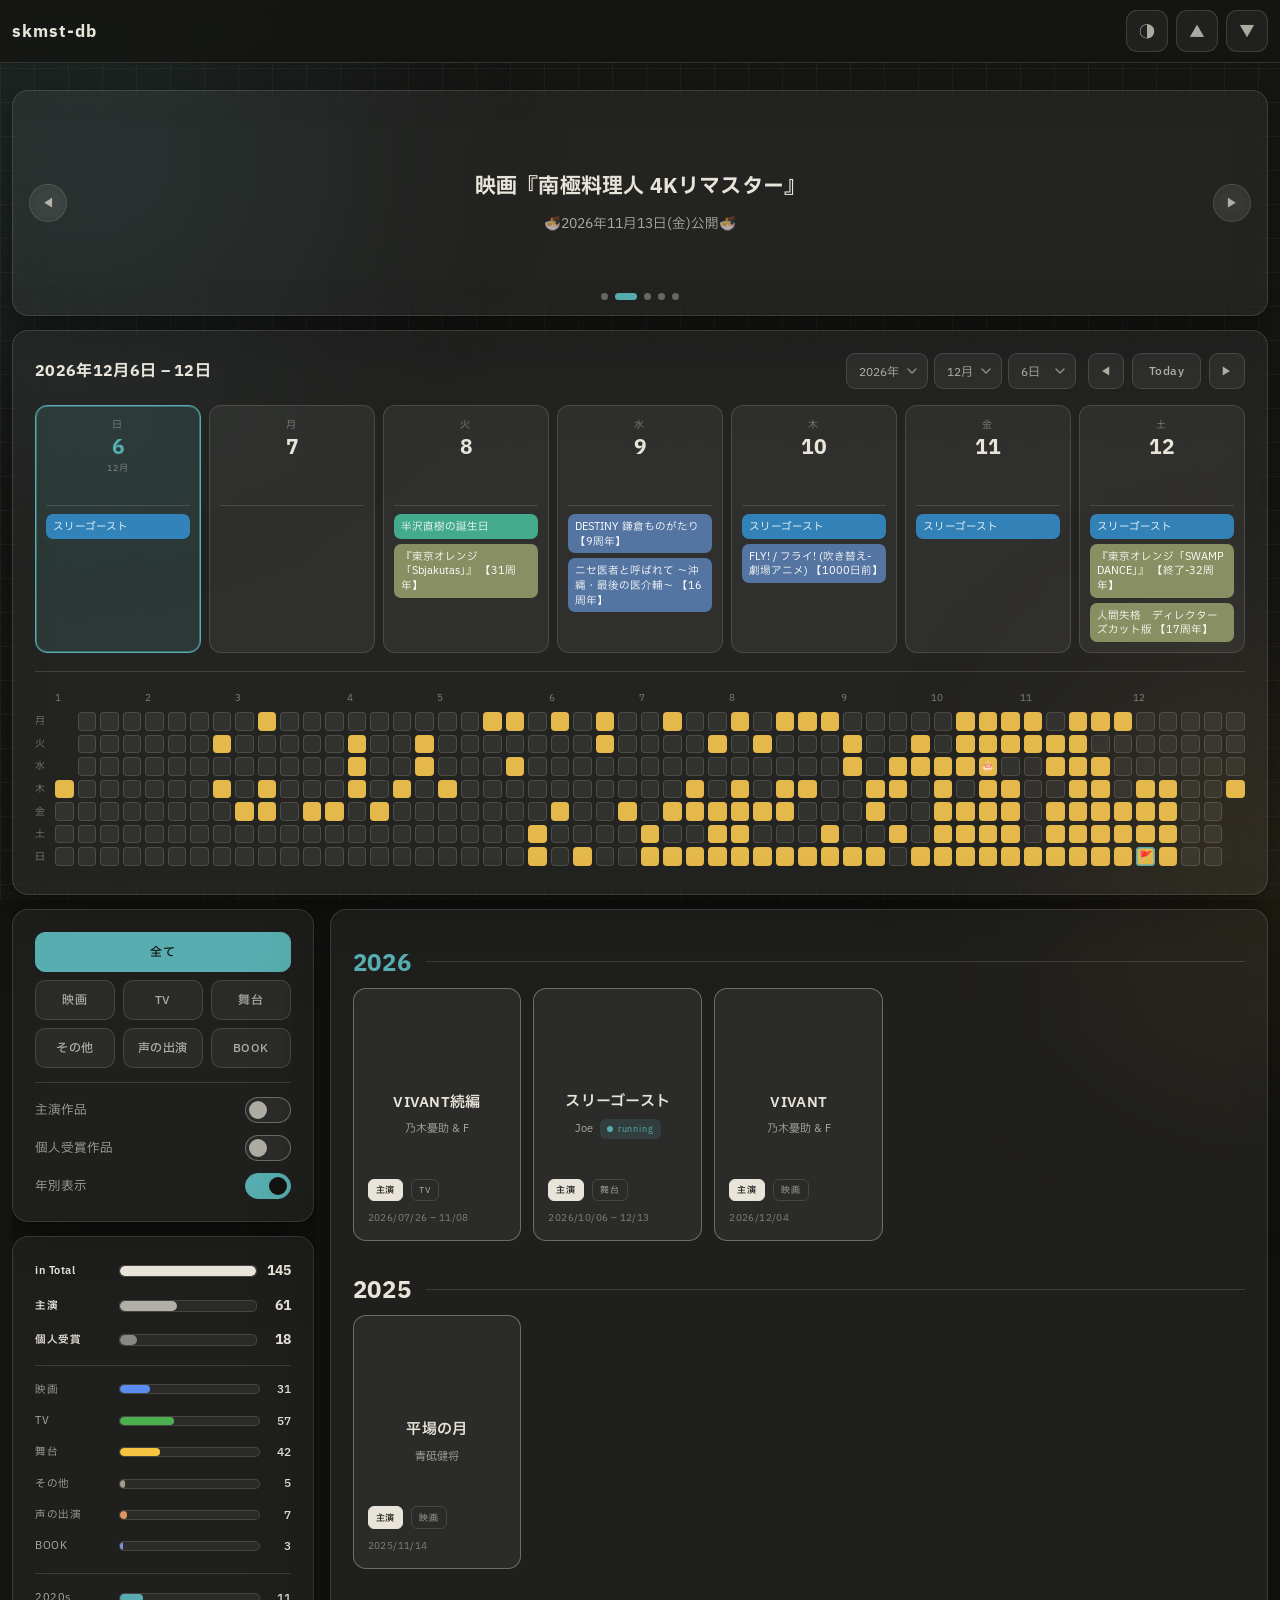
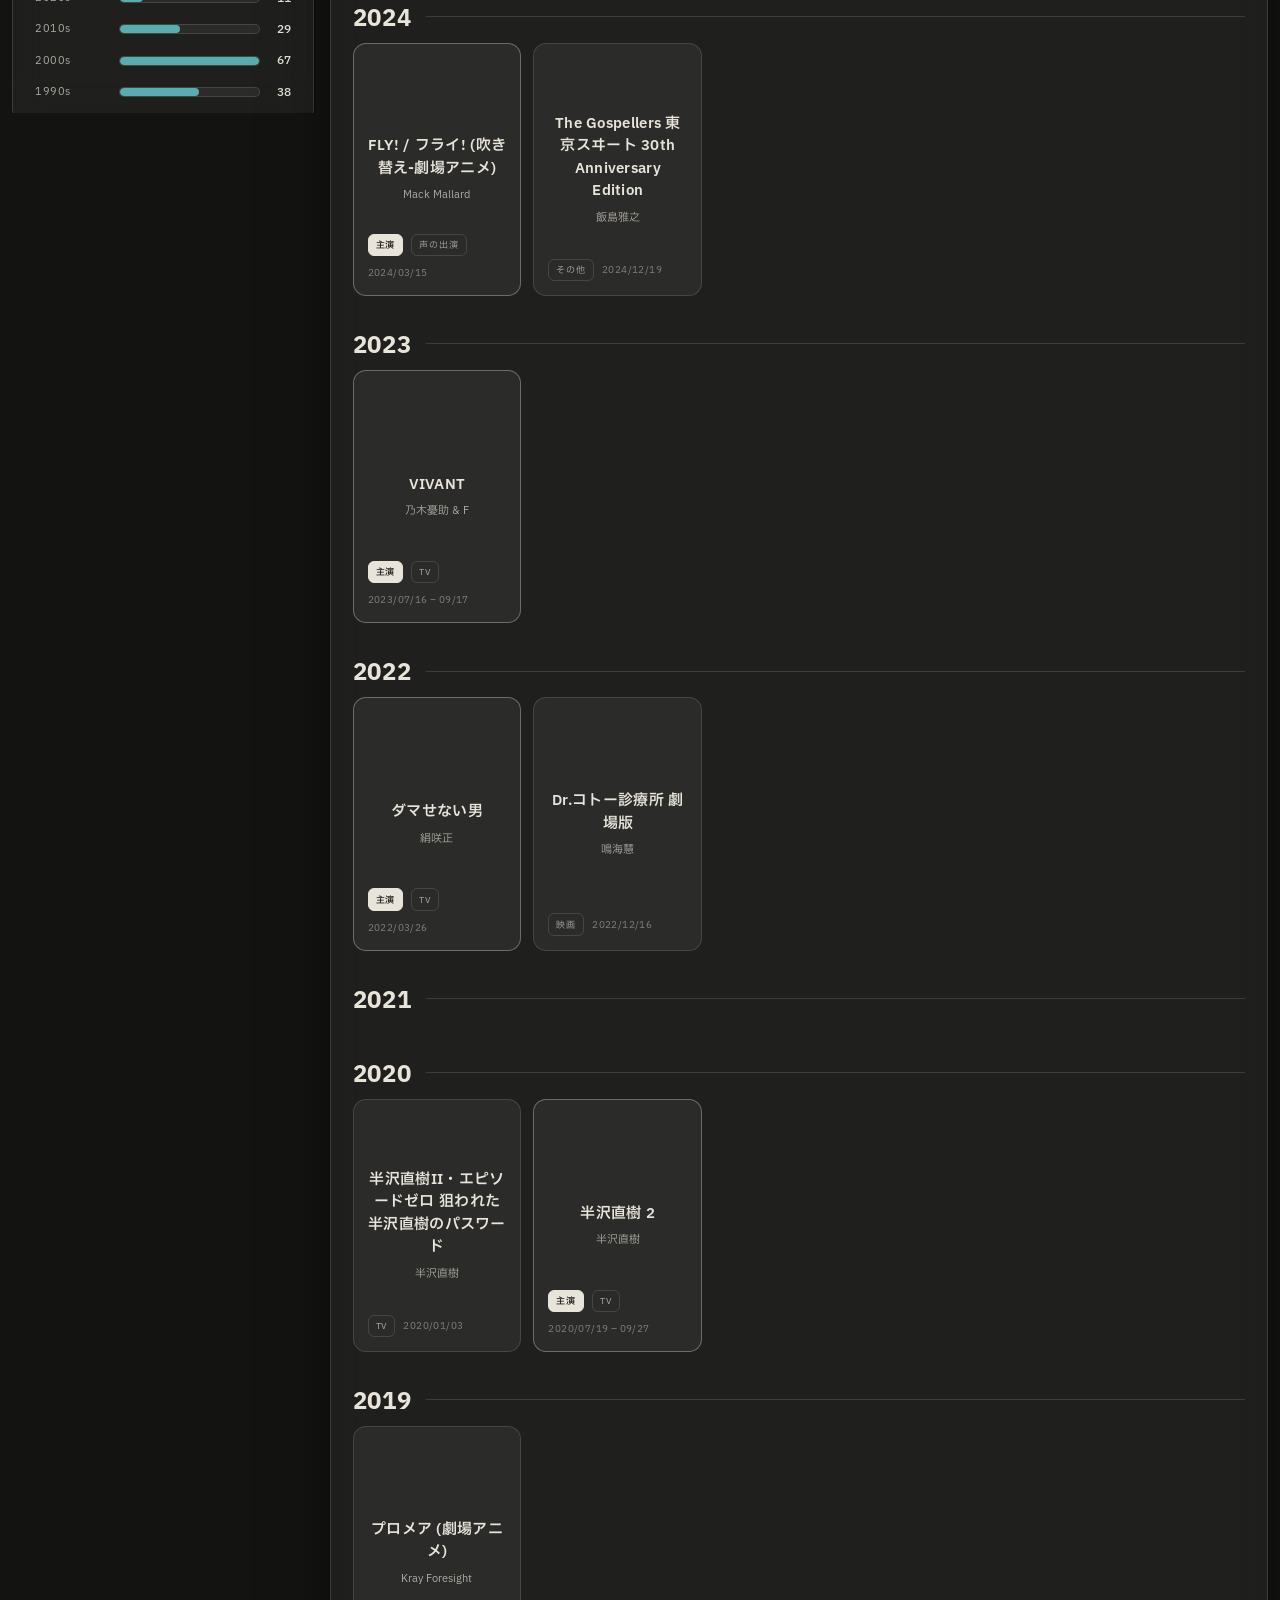
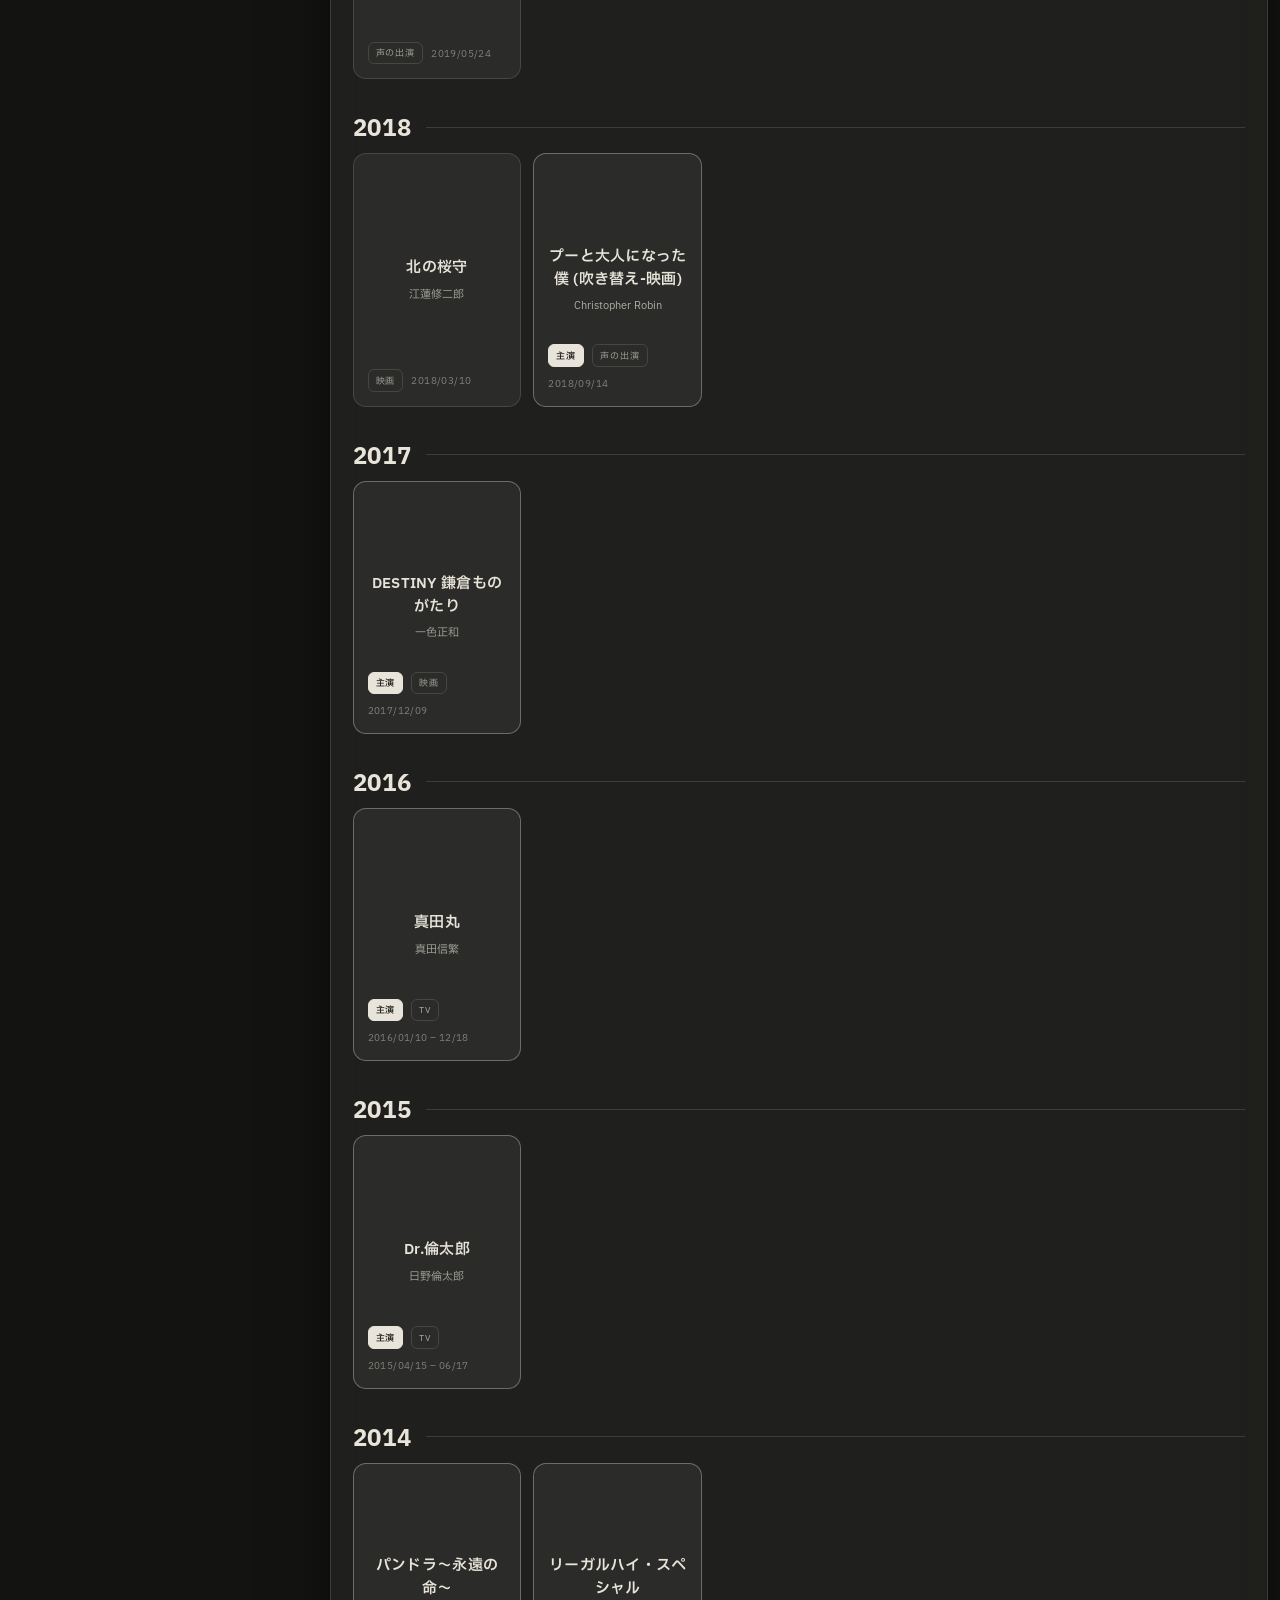
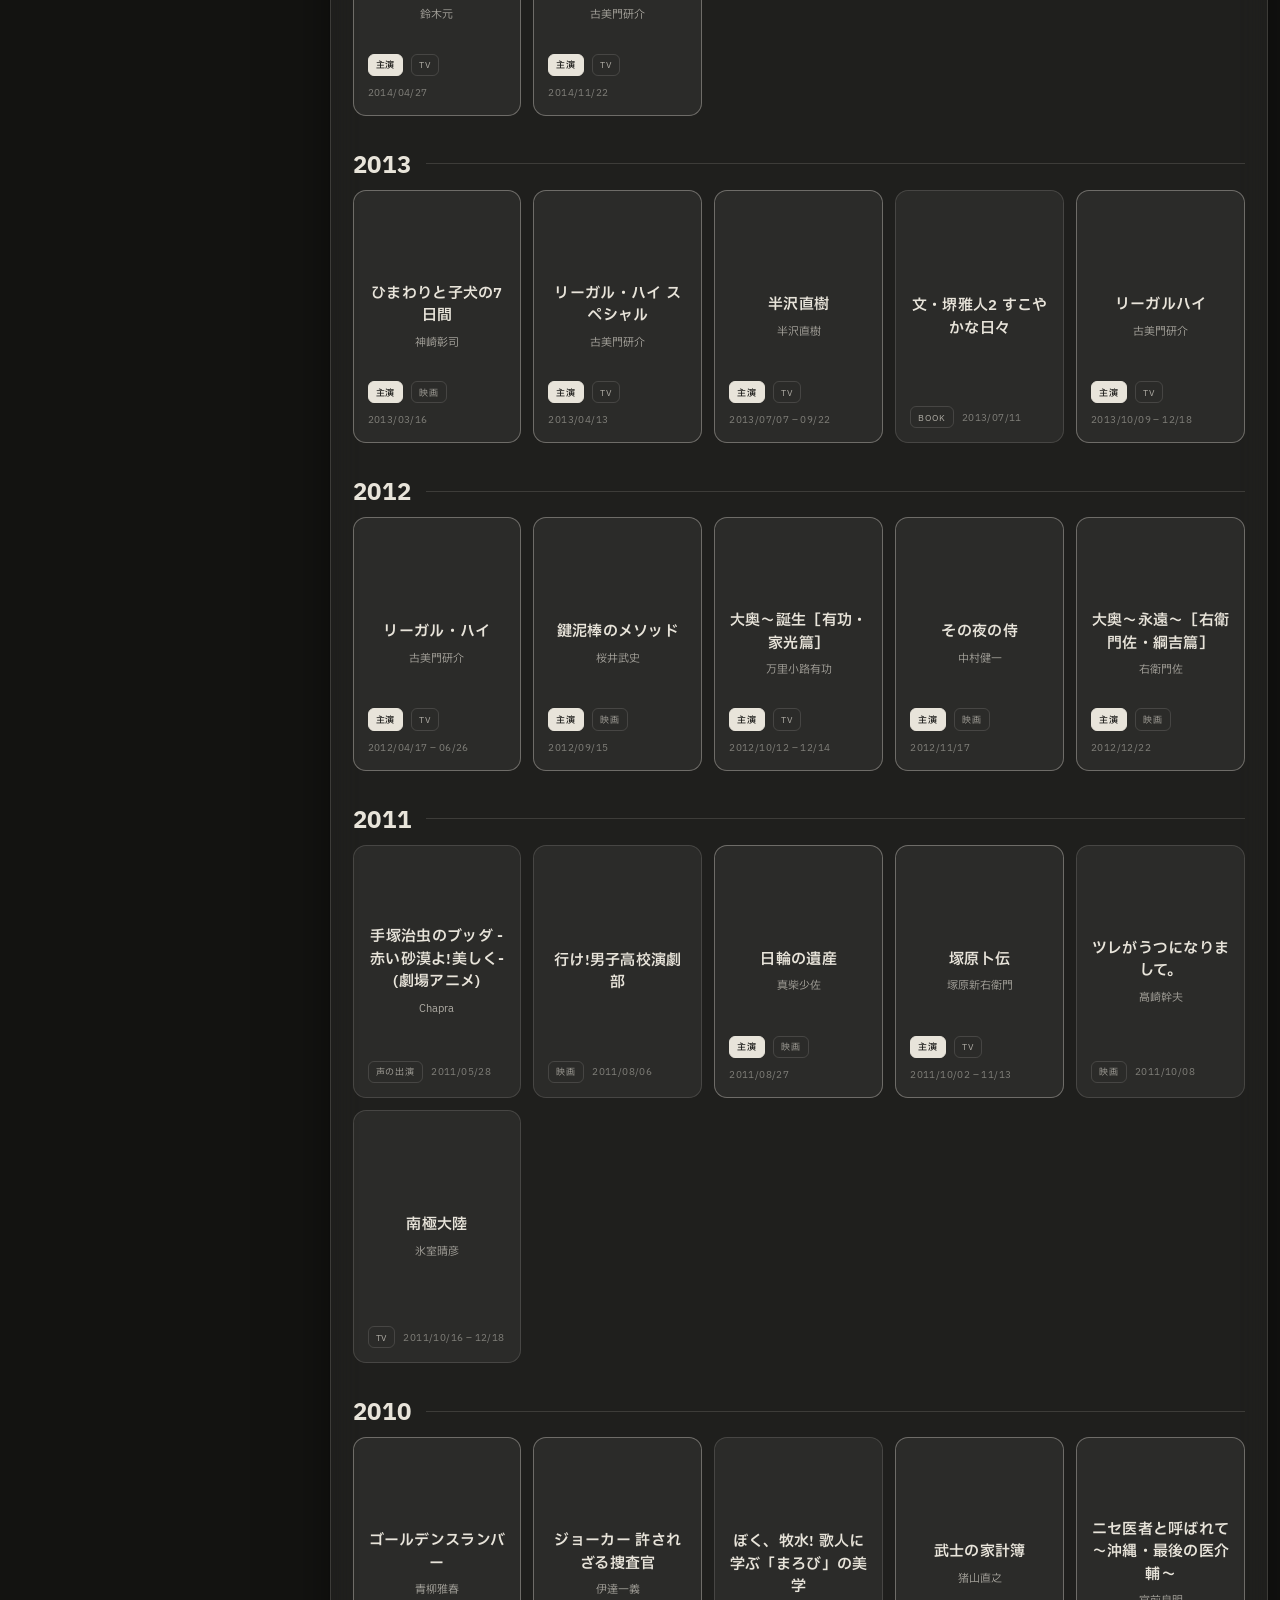
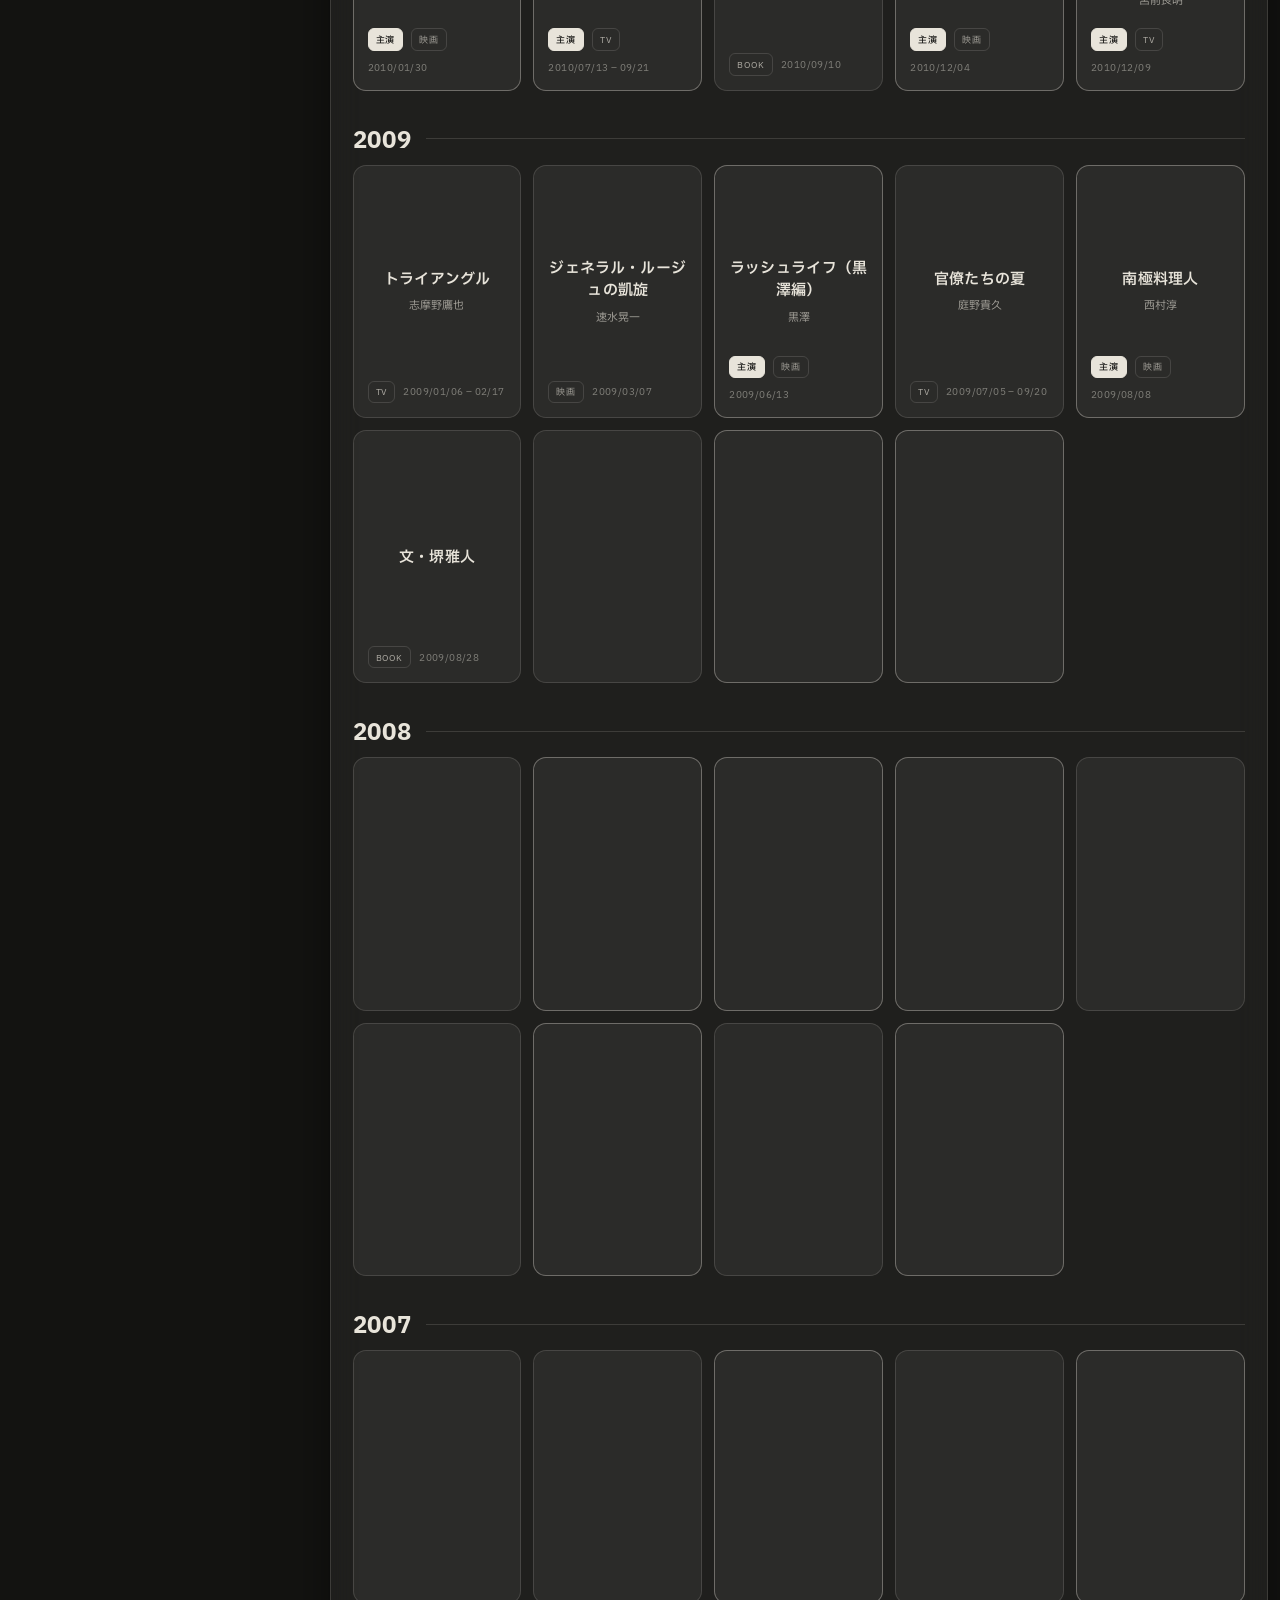
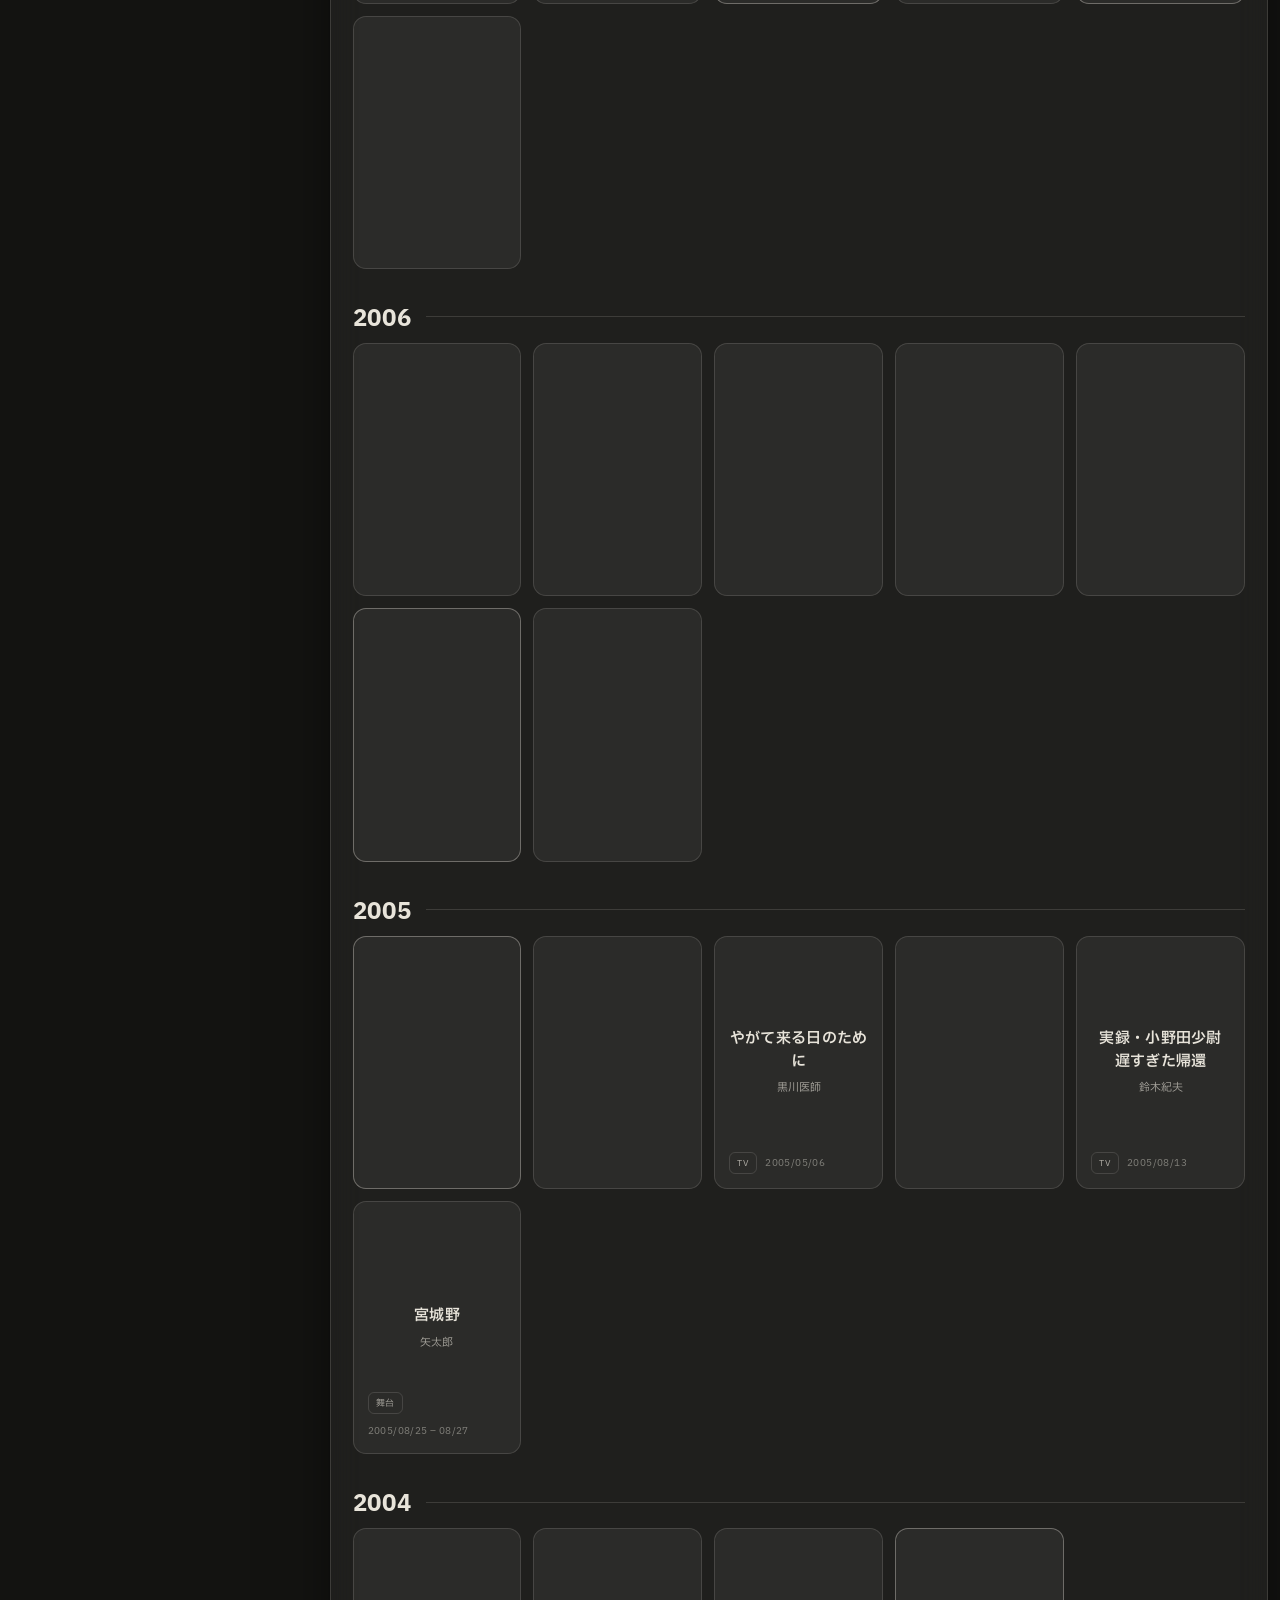
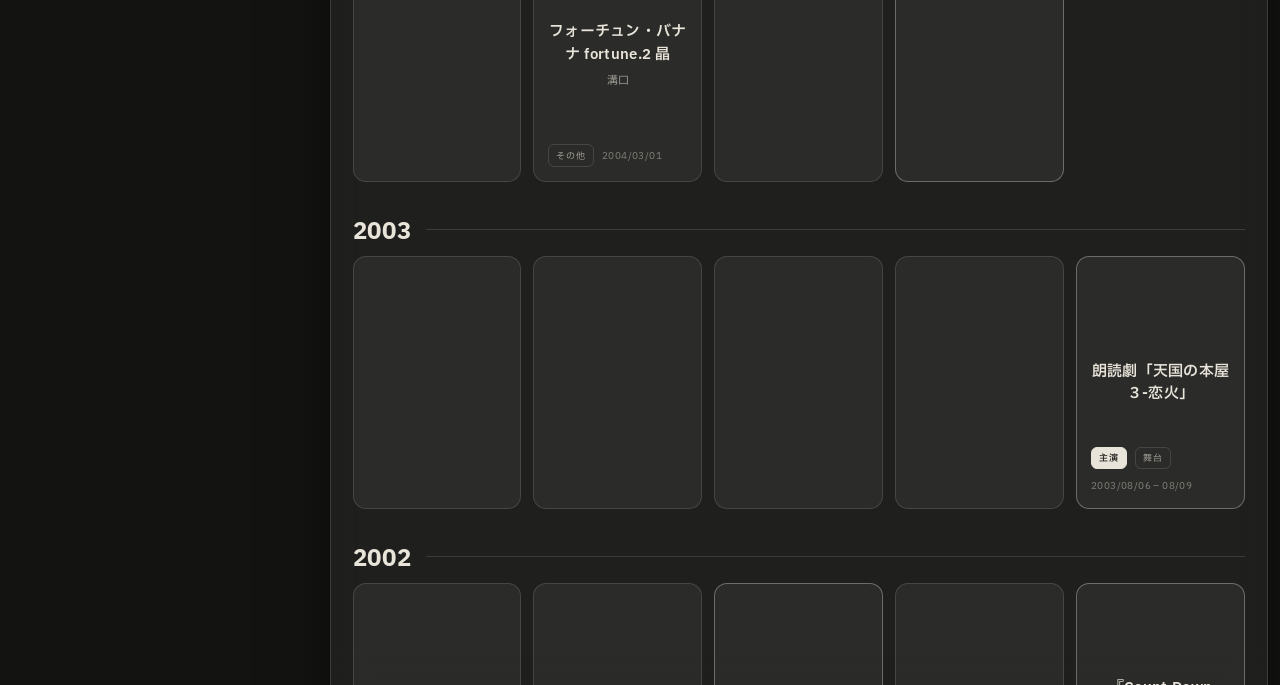
==== index.html @ e60eaaa2 "Update index.html" ====
<!DOCTYPE html>
<html lang="ja" data-theme="dark">

<head>
    <script async src="https://www.googletagmanager.com/gtag/js?id=G-6C7BJGKMFT"></script>
    <script>
        window.dataLayer = window.dataLayer || [];
        function gtag() { dataLayer.push(arguments); }
        gtag('js', new Date());
        gtag('config', 'G-6C7BJGKMFT');
    </script>

    <meta charset="UTF-8">
    <meta name="viewport" content="width=device-width, initial-scale=1.0, viewport-fit=cover">
    <meta name="description" content="堺雅人データベース【非公式】 / Sakai Masato Database [Unofficial]">
    <meta name="keywords"
        content="堺雅人, Sakai Masato, Masato Sakai, Database, heatmap, contribution graph, calendar, カレンダー">
    <meta name="theme-color" content="#131311">
    <title>skmst-db</title>

    <script>
        (function () {
            var t = 'dark';
            try {
                var s = localStorage.getItem('skmst-theme');
                if (s === 'light' || s === 'dark') t = s;
            } catch (e) { }
            document.documentElement.setAttribute('data-theme', t);
        })();
    </script>

    <link rel="icon" type="image/png" sizes="32x32" href="/favicon.png">
    <link rel="icon" type="image/png" sizes="16x16" href="/favicon.png">
    <link rel="apple-touch-icon" sizes="180x180" href="/favicon.png">
    <link rel="shortcut icon" type="image/png" sizes="32x32" href="/favicon.png">
    <link rel="icon" type="image/png" sizes="192x192" href="/favicon.png">
    <link rel="icon" type="image/png" sizes="512x512" href="/favicon.png">

    <link rel="preconnect" href="https://fonts.googleapis.com">
    <link rel="preconnect" href="https://fonts.gstatic.com" crossorigin>
    <link
        href="https://fonts.googleapis.com/css2?family=IBM+Plex+Sans:wght@400;500;600;700&family=IBM+Plex+Sans+JP:wght@400;500;600;700&display=swap"
        rel="stylesheet">

    <script>
        function getJSTNow() { const now = new Date(); return new Date(now.getTime() + 9 * 60 * 60 * 1000); }
        function parseJSTDate(dateString) {
            if (!dateString || typeof dateString !== 'string') return null;
            const cleanDateString = dateString.trim();
            if (!cleanDateString) return null;
            const normalizedDate = cleanDateString.replace(/[年\-.]/g, '/').replace(/月/g, '/').replace(/日/g, '').replace(/\s+/g, '');
            const parts = normalizedDate.split('/');
            if (parts.length < 2 || parts.length > 3) return null;
            const year = parseInt(parts[0], 10), month = parseInt(parts[1], 10), day = parts[2] ? parseInt(parts[2], 10) : 1;
            if (isNaN(year) || isNaN(month) || isNaN(day)) return null;
            if (month < 1 || month > 12) return null;
            if (day < 1 || day > 31) return null;
            return createJSTDate(year, month - 1, day);
        }
        function formatJSTDate(date) {
            if (!date || !(date instanceof Date) || isNaN(date.getTime())) return '';
            return `${date.getUTCFullYear()}/${String(date.getUTCMonth() + 1).padStart(2, '0')}/${String(date.getUTCDate()).padStart(2, '0')}`;
        }
        function formatJSTDateJapanese(date) {
            if (!date || !(date instanceof Date) || isNaN(date.getTime())) return '';
            return `${date.getUTCFullYear()}年${date.getUTCMonth() + 1}月${date.getUTCDate()}日`;
        }
        function formatJSTDateTimeJapanese(date) {
            if (!date || !(date instanceof Date) || isNaN(date.getTime())) return '';
            return `${date.getUTCFullYear()}年${date.getUTCMonth() + 1}月${date.getUTCDate()}日 ${String(date.getUTCHours()).padStart(2, '0')}:${String(date.getUTCMinutes()).padStart(2, '0')}`;
        }
        function getJSTMidnight() { const now = getJSTNow(); return createJSTDate(now.getUTCFullYear(), now.getUTCMonth(), now.getUTCDate()); }
        function getMillisecondsUntilJSTMidnight() { const now = getJSTNow(); const m = getJSTMidnight(); m.setUTCDate(m.getUTCDate() + 1); return m.getTime() - now.getTime(); }
        function getJSTYear() { return getJSTNow().getUTCFullYear(); }
        function getJSTMonth() { return getJSTNow().getUTCMonth(); }
        function getJSTDate() { return getJSTNow().getUTCDate(); }
        function getJSTHours() { return getJSTNow().getUTCHours(); }
        function getJSTMinutes() { return getJSTNow().getUTCMinutes(); }
        function getJSTSeconds() { return getJSTNow().getUTCSeconds(); }
        function createJSTDate(year, month, day, hour = 0, minute = 0, second = 0) { return new Date(Date.UTC(year, month, day, hour, minute, second)); }
        function isSameJSTDay(date1, date2) {
            if (!date1 || !date2) return false;
            return date1.getUTCFullYear() === date2.getUTCFullYear() && date1.getUTCMonth() === date2.getUTCMonth() && date1.getUTCDate() === date2.getUTCDate();
        }
        function isJSTToday(date) { return isSameJSTDay(date, getJSTNow()); }
        function getJSTDaysDifference(date1, date2) {
            const m1 = createJSTDate(date1.getUTCFullYear(), date1.getUTCMonth(), date1.getUTCDate());
            const m2 = createJSTDate(date2.getUTCFullYear(), date2.getUTCMonth(), date2.getUTCDate());
            return Math.floor((m2.getTime() - m1.getTime()) / (1000 * 60 * 60 * 24));
        }
        function formatDate(date) { return formatJSTDate(date); }
        function toJST(date) { if (!date || !(date instanceof Date) || isNaN(date.getTime())) return new Date(NaN); return new Date(date.getTime()); }
        function getJSTNowString() {
            const now = getJSTNow();
            return `${now.getUTCFullYear()}-${String(now.getUTCMonth() + 1).padStart(2, '0')}-${String(now.getUTCDate()).padStart(2, '0')} ${String(now.getUTCHours()).padStart(2, '0')}:${String(now.getUTCMinutes()).padStart(2, '0')}:${String(now.getUTCSeconds()).padStart(2, '0')} JST`;
        }
    </script>

    <style>
        :root {
            --ease: cubic-bezier(.25, .8, .25, 1);
            --nav-h: 64px;
            --font: 'IBM Plex Sans', 'IBM Plex Sans JP', sans-serif;
        }

        :root[data-theme="dark"] {
            color-scheme: dark;
            --paper: #131311;
            --ink: #E8E4DA;
            --ink-soft: rgba(232, 228, 218, .70);
            --ink-faint: rgba(232, 228, 218, .46);
            --line: rgba(232, 228, 218, .15);
            --line-strong: rgba(232, 228, 218, .36);
            --card: rgba(255, 255, 255, .05);
            --card-2: rgba(255, 255, 255, .055);
            --grid-line: rgba(232, 228, 218, .05);
            --grain-op: .055;
            --teal: #57ADAF;
            --teal-tint: rgba(87, 173, 175, .15);
            --teal-line: rgba(87, 173, 175, .48);
            --on-teal: #131311;
            --amber: #D9A441;
            --amber-tint: rgba(217, 164, 65, .15);
            --heat: #E5B84B;
            --viz-purple: #9D8FE8;
            --viz-blue: #6FA3DC;
            --viz-pink: #DE8FAF;
            --viz-orange: #E0955C;
            --viz-indigo: #8290E0;
            --viz-slate: #A39C8C;
            --fog-a: rgba(87, 173, 175, .14);
            --fog-b: rgba(217, 164, 65, .11);
            --shadow: 0 1px 2px rgba(0, 0, 0, .30), 0 10px 30px rgba(0, 0, 0, .28), 0 30px 80px rgba(0, 0, 0, .22);
            --shadow-lift: 0 2px 4px rgba(0, 0, 0, .32), 0 14px 40px rgba(0, 0, 0, .32), 0 36px 90px rgba(0, 0, 0, .26);
        }

        :root[data-theme="light"] {
            color-scheme: light;
            --paper: #F2F0EA;
            --ink: #26241F;
            --ink-soft: rgba(38, 36, 31, .72);
            --ink-faint: rgba(38, 36, 31, .48);
            --line: rgba(38, 36, 31, .15);
            --line-strong: rgba(38, 36, 31, .38);
            --card: rgba(255, 255, 255, .58);
            --card-2: rgba(255, 255, 255, .50);
            --grid-line: rgba(38, 36, 31, .055);
            --grain-op: .04;
            --teal: #175E63;
            --teal-tint: rgba(23, 94, 99, .11);
            --teal-line: rgba(23, 94, 99, .42);
            --on-teal: #F2F0EA;
            --amber: #9A6B00;
            --amber-tint: rgba(176, 124, 16, .14);
            --heat: #DFA33C;
            --viz-purple: #7C6FD0;
            --viz-blue: #4E86C6;
            --viz-pink: #C76E93;
            --viz-orange: #C97A3D;
            --viz-indigo: #5A6ACF;
            --viz-slate: #8A8578;
            --fog-a: rgba(23, 94, 99, .13);
            --fog-b: rgba(201, 162, 39, .14);
            --shadow: 0 1px 2px rgba(38, 36, 31, .06), 0 8px 24px rgba(38, 36, 31, .07), 0 24px 64px rgba(38, 36, 31, .06);
            --shadow-lift: 0 2px 4px rgba(38, 36, 31, .08), 0 14px 36px rgba(38, 36, 31, .10), 0 32px 80px rgba(38, 36, 31, .08);
        }

        * {
            margin: 0;
            padding: 0;
            box-sizing: border-box;
        }

        html {
            -webkit-text-size-adjust: 100%;
            scrollbar-width: thin;
            scrollbar-color: var(--line-strong) transparent;
        }

        body {
            font-family: var(--font);
            font-size: 14px;
            line-height: 1.7;
            color: var(--ink);
            background: var(--paper);
            padding-top: calc(var(--nav-h) + 26px);
            min-height: 100vh;
            overflow-x: hidden;
            transition: background-color .35s var(--ease), color .35s var(--ease);
        }

        ::-webkit-scrollbar {
            width: 10px;
            height: 10px;
        }

        ::-webkit-scrollbar-track {
            background: transparent;
        }

        ::-webkit-scrollbar-thumb {
            background: var(--line-strong);
            border-radius: 8px;
            border: 3px solid var(--paper);
        }

        ::-webkit-scrollbar-thumb:hover {
            background: var(--teal-line);
        }

        body::before {
            content: "";
            position: fixed;
            inset: 0;
            z-index: -2;
            pointer-events: none;
            background-image: linear-gradient(var(--grid-line) 1px, transparent 1px), linear-gradient(90deg, var(--grid-line) 1px, transparent 1px);
            background-size: 34px 34px;
        }

        body::after {
            content: "";
            position: fixed;
            inset: 0;
            z-index: -1;
            pointer-events: none;
            opacity: var(--grain-op);
            background-image: url("data:image/svg+xml;utf8,<svg xmlns='http://www.w3.org/2000/svg' width='160' height='160'><filter id='n'><feTurbulence type='fractalNoise' baseFrequency='0.85' numOctaves='2' stitchTiles='stitch'/><feColorMatrix type='saturate' values='0'/></filter><rect width='160' height='160' filter='url(%23n)'/></svg>");
        }

        .fog {
            position: fixed;
            inset: -15%;
            z-index: -3;
            pointer-events: none;
            filter: blur(90px);
        }

        .fog span {
            position: absolute;
            border-radius: 50%;
        }

        .fog-a {
            width: 58vw;
            height: 58vw;
            top: -8%;
            left: -6%;
            background: radial-gradient(circle, var(--fog-a), transparent 70%);
            animation: drift-a 70s var(--ease) infinite alternate;
        }

        .fog-b {
            width: 48vw;
            height: 48vw;
            bottom: -12%;
            right: -6%;
            background: radial-gradient(circle, var(--fog-b), transparent 70%);
            animation: drift-b 95s var(--ease) infinite alternate;
        }

        @keyframes drift-a {
            from {
                transform: translate(-4%, -2%) scale(1);
            }

            to {
                transform: translate(5%, 4%) scale(1.08);
            }
        }

        @keyframes drift-b {
            from {
                transform: translate(3%, 2%) scale(1.05);
            }

            to {
                transform: translate(-4%, -3%) scale(1);
            }
        }

        .mono {
            font-family: var(--font);
            font-variant-numeric: tabular-nums;
        }

        .sr-only {
            position: absolute;
            width: 1px;
            height: 1px;
            overflow: hidden;
            clip: rect(0 0 0 0);
            white-space: nowrap;
        }

        a {
            color: inherit;
        }

        button {
            font: inherit;
            color: inherit;
            background: none;
            border: none;
            cursor: pointer;
        }

        :focus-visible {
            outline: 2px solid var(--teal);
            outline-offset: 2px;
            border-radius: 6px;
        }

        .navbar {
            position: fixed;
            top: 0;
            left: 0;
            right: 0;
            z-index: 1000;
            background: color-mix(in srgb, var(--paper) 74%, transparent);
            -webkit-backdrop-filter: blur(18px) saturate(1.15);
            backdrop-filter: blur(18px) saturate(1.15);
            border-bottom: 1px solid var(--line);
            box-shadow: 0 1px 2px rgba(0, 0, 0, .05), 0 8px 24px rgba(0, 0, 0, .06), 0 24px 64px rgba(0, 0, 0, .04);
        }

        .nav-inner {
            max-width: 1600px;
            margin: 0 auto;
            padding: 10px 12px;
            padding-top: calc(10px + env(safe-area-inset-top));
            display: flex;
            align-items: center;
            gap: 18px;
        }

        .brand {
            text-decoration: none;
            flex-shrink: 0;
        }

        .brand-name {
            font-family: var(--font);
            font-weight: 700;
            font-size: 17px;
            letter-spacing: .06em;
        }

        .nav-links {
            display: flex;
            gap: 2px;
            flex: 1;
            min-width: 0;
            overflow-x: auto;
            scrollbar-width: none;
        }

        .nav-links::-webkit-scrollbar {
            display: none;
        }

        .nav-links a {
            font-family: var(--font);
            font-size: 11.5px;
            letter-spacing: .1em;
            text-decoration: none;
            color: var(--ink-soft);
            padding: 8px 11px;
            border-radius: 9px;
            border: 1px solid transparent;
            white-space: nowrap;
            transition: color .2s var(--ease), background-color .2s var(--ease), border-color .2s var(--ease);
        }

        .nav-links a:hover {
            color: var(--ink);
            background: var(--card-2);
        }

        .nav-links a.active {
            color: var(--teal);
            background: var(--teal-tint);
            border-color: var(--teal-line);
        }

        .nav-ctrl {
            display: flex;
            gap: 8px;
            flex-shrink: 0;
        }

        .nav-btn {
            width: 42px;
            height: 42px;
            border-radius: 11px;
            border: 1px solid var(--line);
            background: var(--card-2);
            display: grid;
            place-items: center;
            color: var(--ink-soft);
            transition: color .2s var(--ease), border-color .2s var(--ease), background-color .2s var(--ease), transform .2s var(--ease);
        }

        .nav-btn:hover {
            color: var(--teal);
            border-color: var(--teal-line);
            transform: translateY(-1px);
        }

        .nav-glyph {
            font-size: 16px;
            line-height: 1;
        }

        .main {
            max-width: 1600px;
            margin: 0 auto;
            padding: 0 12px 70px;
            min-width: 0;
        }

        .stack {
            display: grid;
            gap: 14px;
            min-width: 0;
        }

        .card {
            background: var(--card);
            -webkit-backdrop-filter: blur(16px) saturate(1.12);
            backdrop-filter: blur(16px) saturate(1.12);
            border: 1px solid var(--line);
            border-radius: 16px;
            box-shadow: var(--shadow);
            padding: 22px;
            min-width: 0;
            max-width: 100%;
            transition: background-color .35s var(--ease), border-color .35s var(--ease);
            animation: card-in .55s var(--ease) both;
        }

        @keyframes card-in {
            from {
                opacity: 0;
                transform: translateY(10px);
            }

            to {
                opacity: 1;
                transform: none;
            }
        }

        /* ---------- Carousel ---------- */
        .c-carousel {
            padding: 0;
            overflow: hidden;
        }

        .carousel {
            position: relative;
        }

        .carousel-track {
            position: relative;
            min-height: 224px;
        }

        .carousel-slide {
            position: absolute;
            inset: 0;
            display: flex;
            flex-direction: column;
            justify-content: center;
            align-items: center;
            text-align: center;
            gap: 11px;
            padding: 34px 70px;
            text-decoration: none;
            color: var(--ink);
            opacity: 0;
            visibility: hidden;
            pointer-events: none;
            transition: opacity .6s var(--ease), visibility .6s var(--ease);
        }

        .carousel-slide.active {
            opacity: 1;
            visibility: visible;
            pointer-events: auto;
        }

        .carousel-name {
            font-size: 21px;
            font-weight: 700;
            line-height: 1.45;
            letter-spacing: .01em;
            transition: color .2s var(--ease);
        }

        .carousel-slide:hover .carousel-name {
            color: var(--teal);
        }

        .carousel-info {
            font-size: 13.5px;
            color: var(--ink-soft);
            line-height: 1.85;
        }

        .carousel-arrow {
            position: absolute;
            top: 50%;
            transform: translateY(-50%);
            z-index: 3;
            width: 38px;
            height: 38px;
            border-radius: 50%;
            border: 1px solid var(--line);
            background: var(--card-2);
            color: var(--ink-soft);
            display: grid;
            place-items: center;
            font-size: 12px;
            -webkit-backdrop-filter: blur(8px);
            backdrop-filter: blur(8px);
            transition: color .2s var(--ease), border-color .2s var(--ease), transform .2s var(--ease);
        }

        .carousel-arrow:hover {
            color: var(--teal);
            border-color: var(--teal-line);
        }

        .carousel-arrow.prev {
            left: 16px;
        }

        .carousel-arrow.next {
            right: 16px;
        }

        .carousel-dots {
            position: absolute;
            bottom: 15px;
            left: 50%;
            transform: translateX(-50%);
            display: flex;
            gap: 7px;
            z-index: 3;
        }

        .carousel-dot {
            width: 7px;
            height: 7px;
            border-radius: 50%;
            background: var(--line-strong);
            padding: 0;
            transition: background-color .25s var(--ease), width .25s var(--ease);
        }

        .carousel-dot.active {
            background: var(--teal);
            width: 22px;
            border-radius: 4px;
        }

        /* ---------- Calendar (anniversary week view) ---------- */
        .cal-header {
            display: flex;
            justify-content: space-between;
            align-items: center;
            gap: 14px;
            flex-wrap: wrap;
            margin-bottom: 16px;
        }

        .cal-title {
            font-size: 16px;
            font-weight: 700;
            font-variant-numeric: tabular-nums;
            letter-spacing: .02em;
        }

        .cal-controls {
            display: flex;
            gap: 12px;
            align-items: center;
            flex-wrap: wrap;
        }

        .cal-selects {
            display: flex;
            gap: 6px;
        }

        .cal-selects select {
            height: 36px;
            padding: 0 28px 0 12px;
            border-radius: 9px;
            border: 1px solid var(--line);
            background-color: var(--card-2);
            color: var(--ink-soft);
            font-family: var(--font);
            font-size: 12px;
            font-variant-numeric: tabular-nums;
            cursor: pointer;
            appearance: none;
            -webkit-appearance: none;
            -moz-appearance: none;
            background-image: url("data:image/svg+xml;utf8,<svg xmlns='http://www.w3.org/2000/svg' width='10' height='6' viewBox='0 0 10 6'><path d='M1 1l4 4 4-4' fill='none' stroke='%23888' stroke-width='1.5' stroke-linecap='round' stroke-linejoin='round'/></svg>");
            background-repeat: no-repeat;
            background-position: right 10px center;
            transition: color .2s var(--ease), border-color .2s var(--ease);
        }

        .cal-selects select:hover {
            color: var(--teal);
            border-color: var(--teal-line);
        }

        .cal-nav {
            display: flex;
            gap: 8px;
        }

        .cal-nav button {
            height: 36px;
            padding: 0 16px;
            border-radius: 9px;
            border: 1px solid var(--line);
            background: var(--card-2);
            color: var(--ink-soft);
            font-family: var(--font);
            font-size: 12px;
            font-weight: 500;
            letter-spacing: .04em;
            transition: color .2s var(--ease), border-color .2s var(--ease), transform .2s var(--ease);
        }

        .cal-nav button:hover {
            color: var(--teal);
            border-color: var(--teal-line);
            transform: translateY(-1px);
        }

        .cal-nav .cal-step {
            width: 36px;
            padding: 0;
            display: grid;
            place-items: center;
            font-size: 11px;
        }

        .cal-week {
            display: grid;
            grid-template-columns: repeat(7, minmax(0, 1fr));
            gap: 8px;
            align-items: stretch;
        }

        .cal-day {
            border: 1px solid var(--line);
            border-radius: 12px;
            background: var(--card-2);
            padding: 10px;
            min-height: 168px;
            display: flex;
            flex-direction: column;
            gap: 8px;
            transition: border-color .25s var(--ease), box-shadow .25s var(--ease), background-color .25s var(--ease);
        }

        .cal-day.is-today {
            border-color: var(--teal-line);
            box-shadow: inset 0 0 0 1px var(--teal-line);
        }

        .cal-day.is-selected {
            background: var(--teal-tint);
            border-color: var(--teal);
        }

        .cal-day-head {
            height: 90px;
            display: flex;
            flex-direction: column;
            align-items: center;
            justify-content: flex-start;
            gap: 2px;
            padding-bottom: 8px;
            border-bottom: 1px solid var(--line);
            border-radius: 8px 8px 0 0;
            cursor: pointer;
            transition: background-color .2s var(--ease);
        }

        .cal-day-head:hover {
            background: color-mix(in srgb, var(--ink) 6%, transparent);
        }

        .cal-weekday {
            font-size: 10px;
            letter-spacing: .12em;
            color: var(--ink-faint);
        }

        .cal-datenum {
            font-size: 21px;
            font-weight: 700;
            font-variant-numeric: tabular-nums;
            line-height: 1.1;
        }

        .cal-day.is-today .cal-datenum,
        .cal-day.is-selected .cal-datenum {
            color: var(--teal);
        }

        .cal-monthlabel {
            font-size: 9px;
            color: var(--ink-faint);
            letter-spacing: .08em;
        }

        .cal-holiday {
            font-size: 8.5px;
            color: var(--amber);
            line-height: 1.3;
            text-align: center;
            max-width: 100%;
            white-space: nowrap;
            overflow: hidden;
            text-overflow: ellipsis;
        }

        .cal-events {
            display: flex;
            flex-direction: column;
            gap: 5px;
        }

        .cal-event {
            font-size: 10.5px;
            line-height: 1.4;
            padding: 5px 7px;
            border-radius: 7px;
            color: #fff;
            text-decoration: none;
            display: block;
            overflow-wrap: anywhere;
            transition: transform .18s var(--ease), filter .18s var(--ease);
        }

        .cal-event.is-clickable {
            cursor: pointer;
        }

        .cal-event.is-clickable:hover {
            transform: translateY(-1px);
            filter: brightness(1.08);
        }

        /* ---------- Heatmap (contribution graph) ---------- */
        .heat-scroll {
            margin-top: 18px;
            padding-top: 18px;
            border-top: 1px solid var(--line);
            overflow-x: auto;
            max-width: 100%;
            min-width: 0;
            padding-bottom: 6px;
            scrollbar-width: thin;
            scrollbar-color: var(--line-strong) transparent;
            -webkit-overflow-scrolling: touch;
        }

        .heat {
            display: grid;
            grid-template-columns: auto 1fr;
            column-gap: 10px;
            min-width: 780px;
            width: 100%;
        }

        .heat-side {
            padding-top: 22px;
            display: grid;
            grid-template-rows: repeat(7, 1fr);
            gap: 4px;
        }

        .heat-wd {
            font-size: 10px;
            color: var(--ink-faint);
            display: grid;
            place-items: center;
            line-height: 1;
        }

        .heat-months {
            display: grid;
            height: 16px;
            margin-bottom: 6px;
        }

        .heat-month {
            font-size: 10px;
            color: var(--ink-faint);
            font-variant-numeric: tabular-nums;
            justify-self: start;
            line-height: 16px;
            white-space: nowrap;
        }

        .heat-grid {
            display: grid;
            grid-template-rows: repeat(7, auto);
            grid-auto-flow: column;
            gap: 4px;
        }

        .heat-cell {
            aspect-ratio: 1;
            border-radius: 4px;
            background: color-mix(in srgb, var(--ink) 7%, transparent);
            box-shadow: inset 0 0 0 1px var(--line);
            display: grid;
            place-items: center;
            font-size: clamp(8px, 1.05vw, 15px);
            line-height: 1;
            text-decoration: none;
        }

        .heat-cell.is-out {
            visibility: hidden;
        }

        .heat-cell.is-active {
            background: var(--heat);
            box-shadow: none;
            cursor: pointer;
            transition: transform .18s var(--ease), filter .18s var(--ease);
        }

        .heat-cell.is-active:hover {
            transform: scale(1.18);
            filter: brightness(1.08);
            position: relative;
            z-index: 1;
        }

        .heat-cell.is-today {
            box-shadow: inset 0 0 0 1.5px var(--teal);
        }

        .heat-emoji {
            pointer-events: none;
            font-size: 0.8em;
        }

        /* ---------- Content area ---------- */
        .bento {
            display: grid;
            grid-template-columns: repeat(12, minmax(0, 1fr));
            gap: 14px;
            align-items: start;
        }

        .left-col {
            grid-column: span 3;
            position: sticky;
            top: calc(var(--nav-h) + 16px);
            align-self: start;
            display: grid;
            gap: 14px;
            max-height: calc(100vh - var(--nav-h) - 32px);
            overflow-y: auto;
            overflow-x: hidden;
            scrollbar-width: thin;
            scrollbar-color: var(--line-strong) transparent;
            padding-right: 2px;
        }

        .c-filter {
            animation-delay: .02s;
        }

        .c-chart {
            animation-delay: .08s;
        }

        .c-timeline {
            grid-column: span 9;
            padding: 22px 22px 8px;
            animation-delay: .14s;
        }

        .chart-rows {
            display: grid;
            grid-template-columns: 1fr;
            gap: 11px;
        }

        .chart-row {
            display: flex;
            align-items: center;
            gap: 10px;
        }

        .chart-row[data-type="映画"] {
            border-top: 1px solid var(--line);
            padding-top: 13px;
            margin-top: 2px;
        }

        .chart-label {
            font-size: 10.5px;
            letter-spacing: .05em;
            color: var(--ink-soft);
            width: 74px;
            flex-shrink: 0;
        }

        .chart-row--stat .chart-label {
            color: var(--ink);
            font-weight: 600;
        }

        .chart-track {
            flex: 1;
            height: 10px;
            border-radius: 5px;
            background: var(--card-2);
            border: 1px solid var(--line);
            overflow: hidden;
        }

        .chart-row--stat .chart-track {
            height: 12px;
        }

        .chart-fill {
            display: block;
            height: 100%;
            width: 0;
            border-radius: 5px;
            background: var(--c);
            transition: width .5s var(--ease);
        }

        .chart-num {
            font-size: 12px;
            font-weight: 500;
            width: 3ch;
            text-align: right;
            color: var(--ink);
        }

        .chart-row--stat .chart-num {
            font-size: 14px;
            font-weight: 700;
        }

        .chart-decade-section {
            margin-top: 16px;
            padding-top: 14px;
            border-top: 1px solid var(--line);
        }

        .chart-decade-title {
            font-size: 11px;
            font-weight: 600;
            letter-spacing: .08em;
            color: var(--ink-soft);
            margin-bottom: 10px;
        }

        .chart-decade-rows {
            display: grid;
            grid-template-columns: 1fr;
            gap: 11px;
        }

        .filter-buttons {
            display: grid;
            grid-template-columns: repeat(3, minmax(0, 1fr));
            gap: 8px;
        }

        .filter-btn {
            font-family: var(--font);
            font-variant-numeric: tabular-nums;
            font-size: 12px;
            font-weight: 500;
            letter-spacing: .04em;
            height: 40px;
            padding: 0 6px;
            display: grid;
            place-items: center;
            border-radius: 10px;
            border: 1px solid var(--line);
            background: var(--card-2);
            color: var(--ink-soft);
            white-space: nowrap;
            transition: color .2s var(--ease), background-color .2s var(--ease), border-color .2s var(--ease), transform .2s var(--ease);
        }

        .filter-btn:hover {
            color: var(--ink);
            border-color: var(--line-strong);
            transform: translateY(-1px);
        }

        .filter-btn:active {
            transform: translateY(0) scale(.98);
        }

        .filter-btn.active {
            background: var(--teal);
            border-color: var(--teal);
            color: var(--on-teal);
        }

        .filter-btn[data-filter="all"] {
            grid-column: 1 / -1;
        }

        .switch-row {
            margin-top: 14px;
            padding-top: 14px;
            border-top: 1px solid var(--line);
            display: grid;
            gap: 12px;
        }

        .switch-container {
            display: flex;
            align-items: center;
            justify-content: space-between;
            gap: 12px;
        }

        .switch-label {
            font-size: 12.5px;
            color: var(--ink-soft);
            cursor: pointer;
        }

        .switch {
            position: relative;
            display: inline-block;
            width: 46px;
            height: 26px;
            flex-shrink: 0;
            cursor: pointer;
        }

        .switch input {
            opacity: 0;
            width: 0;
            height: 0;
        }

        .slider {
            position: absolute;
            cursor: pointer;
            inset: 0;
            background: var(--card-2);
            border: 1px solid var(--line-strong);
            border-radius: 999px;
            transition: background-color .25s var(--ease), border-color .25s var(--ease);
        }

        .slider::before {
            content: "";
            position: absolute;
            width: 18px;
            height: 18px;
            left: 3px;
            top: 3px;
            border-radius: 50%;
            background: var(--ink-soft);
            transition: transform .25s var(--ease), background-color .25s var(--ease);
        }

        .switch input:checked+.slider {
            background: var(--teal);
            border-color: var(--teal);
        }

        .switch input:checked+.slider::before {
            transform: translateX(20px);
            background: var(--on-teal);
        }

        .switch input:focus-visible+.slider {
            outline: 2px solid var(--teal);
            outline-offset: 2px;
        }

        .timeline-year {
            padding: 18px 0;
        }

        .year-head {
            display: flex;
            align-items: center;
            gap: 14px;
            margin-bottom: 14px;
        }

        .year-label {
            font-family: var(--font);
            font-variant-numeric: tabular-nums;
            font-weight: 700;
            font-size: 24px;
            letter-spacing: .04em;
            line-height: 1;
            color: var(--ink);
        }

        .year-now .year-label {
            color: var(--teal);
        }

        .year-rule {
            flex: 1;
            border-top: 1px solid var(--line);
        }

        .timeline-items {
            display: grid;
            grid-template-columns: repeat(auto-fill, minmax(160px, 1fr));
            gap: 12px;
        }

        .timeline-item {
            position: relative;
            background: var(--card-2);
            border: 1px solid var(--line);
            border-radius: 13px;
            padding: 14px;
            cursor: pointer;
            display: grid;
            aspect-ratio: 2 / 3;
            overflow: hidden;
            animation: rise .45s var(--ease) both;
            transition: transform .22s var(--ease), border-color .22s var(--ease), box-shadow .22s var(--ease), background-color .35s var(--ease);
        }

        .timeline-item.has-poster {
            padding: 0;
            background: var(--card-2);
        }

        .work-poster {
            width: 100%;
            height: 100%;
            object-fit: cover;
            display: block;
            border-radius: inherit;
        }

        .timeline-item:hover {
            transform: translateY(-2px);
            border-color: var(--teal-line);
            box-shadow: var(--shadow-lift);
        }

        .timeline-item.lead-role {
            border-color: var(--line-strong);
            background: color-mix(in srgb, var(--card-2) 60%, var(--card));
        }

        @keyframes rise {
            from {
                opacity: 0;
                transform: translateY(9px);
            }

            to {
                opacity: 1;
                transform: none;
            }
        }

        .tile-center {
            grid-area: 1 / 1;
            align-self: center;
            justify-self: center;
            text-align: center;
            max-width: 100%;
            min-width: 0;
        }

        .work-title {
            font-family: var(--font);
            font-weight: 600;
            font-size: 15px;
            line-height: 1.5;
            letter-spacing: .02em;
            overflow-wrap: anywhere;
        }

        .tile-sub {
            display: flex;
            align-items: center;
            justify-content: center;
            gap: 7px;
            flex-wrap: wrap;
            margin-top: 6px;
        }

        .work-name {
            font-size: 11px;
            color: var(--ink-soft);
        }

        .badge {
            font-family: var(--font);
            font-size: 9px;
            letter-spacing: .1em;
            padding: 2.5px 7px;
            border-radius: 6px;
            display: inline-flex;
            align-items: center;
            gap: 5px;
        }

        .badge i {
            width: 6px;
            height: 6px;
            border-radius: 50%;
            display: block;
        }

        .badge-soon {
            color: var(--amber);
            background: var(--amber-tint);
        }

        .badge-soon i {
            background: var(--amber);
        }

        .badge-live {
            color: var(--teal);
            background: var(--teal-tint);
        }

        .badge-live i {
            background: var(--teal);
            animation: pulse 2.4s var(--ease) infinite;
        }

        @keyframes pulse {

            0%,
            100% {
                opacity: 1;
            }

            50% {
                opacity: .4;
            }
        }

        .tile-meta {
            grid-area: 1 / 1;
            align-self: end;
            justify-self: stretch;
            display: flex;
            align-items: center;
            gap: 8px;
            flex-wrap: wrap;
        }

        .chip {
            font-family: var(--font);
            font-variant-numeric: tabular-nums;
            font-size: 9px;
            letter-spacing: .1em;
            padding: 2.5px 7px;
            border-radius: 6px;
            border: 1px solid var(--line);
            color: var(--ink-soft);
            white-space: nowrap;
        }

        .chip-lead {
            background: var(--ink);
            color: var(--paper);
            border-color: var(--ink);
            font-weight: 500;
        }

        .tile-date {
            font-size: 10px;
            color: var(--ink-faint);
            letter-spacing: .04em;
        }

        .skeleton-label,
        .skeleton-content {
            background: linear-gradient(90deg, var(--card-2) 25%, var(--line) 50%, var(--card-2) 75%);
            background-size: 200% 100%;
            animation: skeleton-loading 1.6s var(--ease) infinite;
            border-radius: 8px;
            color: transparent !important;
        }

        .skeleton-content {
            height: 100%;
        }

        .skeleton-item {
            cursor: default;
            animation: none;
        }

        .skeleton-item:hover {
            transform: none;
            border-color: var(--line);
            box-shadow: none;
        }

        @keyframes skeleton-loading {
            from {
                background-position: 200% 0;
            }

            to {
                background-position: -200% 0;
            }
        }

        .load-error {
            padding: 22px 4px;
            font-size: 12px;
            color: var(--amber);
            line-height: 2;
        }

        .footer {
            max-width: 1600px;
            margin: 26px auto 0;
            padding: 18px 12px 0;
            border-top: 1px solid var(--line);
            text-align: center;
            font-family: var(--font);
            font-variant-numeric: tabular-nums;
            font-size: 10px;
            letter-spacing: .08em;
            color: var(--ink-faint);
        }

        .noscript-note {
            margin: 20px;
            padding: 20px;
            font-size: 13px;
            color: var(--amber);
        }

        @media (max-width: 1000px) {
            .left-col {
                display: contents;
            }

            .c-filter {
                order: 1;
                grid-column: span 12;
            }

            .c-timeline {
                order: 2;
                grid-column: span 12;
            }

            .c-chart {
                order: 3;
                grid-column: span 12;
            }

            .cal-week {
                display: flex;
                overflow-x: auto;
                padding-bottom: 6px;
            }

            .cal-day {
                flex: 0 0 172px;
            }
        }

        @media (max-width: 860px) {
            :root {
                --nav-h: 106px;
            }

            .nav-inner {
                flex-wrap: wrap;
                gap: 8px 14px;
            }

            .nav-links {
                order: 3;
                flex-basis: 100%;
            }

            .nav-ctrl {
                margin-left: auto;
            }
        }

        @media (max-width: 720px) {
            .card {
                padding: 18px;
            }

            .c-timeline {
                padding: 18px 14px 6px;
            }

            .timeline-items {
                grid-template-columns: repeat(auto-fill, minmax(140px, 1fr));
            }

            .year-label {
                font-size: 21px;
            }

            .carousel-slide {
                padding: 28px 54px;
            }

            .carousel-name {
                font-size: 18px;
            }

            .cal-header {
                align-items: flex-start;
            }
        }

        @media (max-width: 560px) {
            .timeline-items {
                grid-template-columns: repeat(2, 1fr);
            }

            .nav-btn {
                width: 40px;
                height: 40px;
            }

            .nav-inner {
                gap: 8px 10px;
            }

            .cal-week {
                flex-direction: column;
                overflow-x: visible;
            }

            .cal-day {
                flex: none;
                min-height: auto;
            }

            .cal-day-head {
                height: 84px;
            }

            .carousel-track {
                min-height: 256px;
            }

            .carousel-slide {
                padding: 26px 46px;
            }

            .carousel-arrow {
                width: 32px;
                height: 32px;
            }

            .carousel-arrow.prev {
                left: 8px;
            }

            .carousel-arrow.next {
                right: 8px;
            }

            .cal-controls {
                width: 100%;
            }
        }

        @media (prefers-reduced-motion: reduce) {

            *,
            *::before,
            *::after {
                animation: none !important;
                transition: none !important;
            }

            html {
                scroll-behavior: auto !important;
            }
        }
    </style>
</head>

<body>
    <div class="fog" aria-hidden="true"><span class="fog-a"></span><span class="fog-b"></span></div>

    <header class="navbar">
        <div class="nav-inner">
            <a class="brand" href="https://skmst.netlify.app" target="_blank"><span
                    class="brand-name">skmst-db</span></a>
            <nav class="nav-links" aria-label="サイトナビゲーション">
            </nav>
            <div class="nav-ctrl">
                <button type="button" class="nav-btn" id="theme-toggle" aria-label="ライトモードに切り替え"><span class="nav-glyph"
                        aria-hidden="true">◑</span></button>
                <button type="button" class="nav-btn" id="btn-top" aria-label="ページ最上部へ戻る"><span class="nav-glyph"
                        aria-hidden="true">▲</span></button>
                <button type="button" class="nav-btn" id="btn-end" aria-label="ページ最下部へ移動"><span class="nav-glyph"
                        aria-hidden="true">▼</span></button>
            </div>
        </div>
    </header>

    <noscript>
        <div class="card noscript-note">このページの年表・フィルターは JavaScript で動作します。JavaScript を有効にしてください。</div>
    </noscript>

    <main class="main">
        <h1 class="sr-only">WORKS — 堺雅人 出演作品年表</h1>
        <span class="sr-only" role="status" id="a11y-status">作品データを読み込み中…</span>

        <div class="stack">
            <section class="card c-carousel" aria-label="ピックアップ">
                <div class="carousel" id="carousel">
                    <div class="carousel-track" id="carousel-track"></div>
                    <button type="button" class="carousel-arrow prev" id="carousel-prev" aria-label="前のスライド">◀</button>
                    <button type="button" class="carousel-arrow next" id="carousel-next" aria-label="次のスライド">▶</button>
                    <div class="carousel-dots" id="carousel-dots"></div>
                </div>
            </section>

            <section class="card c-calendar" aria-label="カレンダー">
                <div class="cal-header">
                    <div class="cal-title" id="cal-title"></div>
                    <div class="cal-controls">
                        <div class="cal-selects">
                            <select id="cal-year" aria-label="年"></select>
                            <select id="cal-month" aria-label="月"></select>
                            <select id="cal-day" aria-label="日"></select>
                        </div>
                        <div class="cal-nav">
                            <button type="button" class="cal-step" id="cal-prev" aria-label="前の週">◀</button>
                            <button type="button" id="cal-today">Today</button>
                            <button type="button" class="cal-step" id="cal-next" aria-label="次の週">▶</button>
                        </div>
                    </div>
                </div>
                <div class="cal-week" id="cal-week"></div>

                <div class="heat-scroll">
                    <div class="heat" aria-label="アクティビティヒートマップ">
                        <div class="heat-side" id="heat-side"></div>
                        <div class="heat-main">
                            <div class="heat-months" id="heat-months"></div>
                            <div class="heat-grid" id="heat-grid"></div>
                        </div>
                    </div>
                </div>
            </section>

            <div class="bento">
                <div class="left-col">
                    <section class="card c-filter" aria-label="絞り込み">
                        <div class="filter-buttons">
                            <button type="button" class="filter-btn active" data-filter="all">全て</button>
                            <button type="button" class="filter-btn" data-filter="映画">映画</button>
                            <button type="button" class="filter-btn" data-filter="TV">TV</button>
                            <button type="button" class="filter-btn" data-filter="舞台">舞台</button>
                            <button type="button" class="filter-btn" data-filter="その他">その他</button>
                            <button type="button" class="filter-btn" data-filter="声の出演">声の出演</button>
                            <button type="button" class="filter-btn" data-filter="BOOK">BOOK</button>
                        </div>
                        <div class="switch-row">
                            <div class="switch-container">
                                <label class="switch-label" for="lead-role-toggle">主演作品</label>
                                <label class="switch"><input type="checkbox" id="lead-role-toggle"><span
                                        class="slider"></span></label>
                            </div>
                            <div class="switch-container">
                                <label class="switch-label" for="award-toggle">個人受賞作品</label>
                                <label class="switch"><input type="checkbox" id="award-toggle"><span
                                        class="slider"></span></label>
                            </div>
                            <div class="switch-container">
                                <label class="switch-label" for="year-group-toggle">年別表示</label>
                                <label class="switch"><input type="checkbox" id="year-group-toggle" checked><span
                                        class="slider"></span></label>
                            </div>
                        </div>
                    </section>

                    <section class="card c-chart" aria-label="統計">
                        <div class="chart-rows">
                            <div class="chart-row chart-row--stat" data-stat="total">
                                <span class="chart-label mono">in Total</span>
                                <span class="chart-track"><span class="chart-fill" style="--c:var(--ink)"></span></span>
                                <span class="chart-num mono">0</span>
                            </div>
                            <div class="chart-row chart-row--stat" data-stat="lead">
                                <span class="chart-label mono">主演</span>
                                <span class="chart-track"><span class="chart-fill"
                                        style="--c:color-mix(in srgb, var(--ink) 72%, transparent)"></span></span>
                                <span class="chart-num mono">0</span>
                            </div>
                            <div class="chart-row chart-row--stat" data-stat="award">
                                <span class="chart-label mono">個人受賞</span>
                                <span class="chart-track"><span class="chart-fill"
                                        style="--c:color-mix(in srgb, var(--ink) 50%, transparent)"></span></span>
                                <span class="chart-num mono">0</span>
                            </div>
                            <div class="chart-row" data-type="映画">
                                <span class="chart-label mono">映画</span>
                                <span class="chart-track"><span class="chart-fill"
                                        style="--c:#5B8DEF"></span></span>
                                <span class="chart-num mono">0</span>
                            </div>
                            <div class="chart-row" data-type="TV">
                                <span class="chart-label mono">TV</span>
                                <span class="chart-track"><span class="chart-fill"
                                        style="--c:#4CAF50"></span></span>
                                <span class="chart-num mono">0</span>
                            </div>
                            <div class="chart-row" data-type="舞台">
                                <span class="chart-label mono">舞台</span>
                                <span class="chart-track"><span class="chart-fill"
                                        style="--c:#F5C542"></span></span>
                                <span class="chart-num mono">0</span>
                            </div>
                            <div class="chart-row" data-type="その他">
                                <span class="chart-label mono">その他</span>
                                <span class="chart-track"><span class="chart-fill"
                                        style="--c:var(--viz-slate)"></span></span>
                                <span class="chart-num mono">0</span>
                            </div>
                            <div class="chart-row" data-type="声の出演">
                                <span class="chart-label mono">声の出演</span>
                                <span class="chart-track"><span class="chart-fill"
                                        style="--c:var(--viz-orange)"></span></span>
                                <span class="chart-num mono">0</span>
                            </div>
                            <div class="chart-row" data-type="BOOK">
                                <span class="chart-label mono">BOOK</span>
                                <span class="chart-track"><span class="chart-fill"
                                        style="--c:var(--viz-indigo)"></span></span>
                                <span class="chart-num mono">0</span>
                            </div>
                        </div>
                        <div class="chart-decade-section" id="chart-decade-section">
                            <div class="chart-decade-rows" id="chart-decade-rows"></div>
                        </div>
                    </section>
                </div>

                <section class="card c-timeline" aria-label="作品年表">
                    <div class="timeline-container" id="timeline-container">
                        <div class="timeline-year skeleton-year" aria-hidden="true">
                            <div class="year-head"><span class="year-label skeleton-label">0000</span><span
                                    class="year-rule"></span></div>
                            <div class="timeline-items">
                                <div class="timeline-item skeleton-item">
                                    <div class="skeleton-content"></div>
                                </div>
                                <div class="timeline-item skeleton-item">
                                    <div class="skeleton-content"></div>
                                </div>
                                <div class="timeline-item skeleton-item">
                                    <div class="skeleton-content"></div>
                                </div>
                            </div>
                        </div>
                        <div class="timeline-year skeleton-year" aria-hidden="true">
                            <div class="year-head"><span class="year-label skeleton-label">0000</span><span
                                    class="year-rule"></span></div>
                            <div class="timeline-items">
                                <div class="timeline-item skeleton-item">
                                    <div class="skeleton-content"></div>
                                </div>
                                <div class="timeline-item skeleton-item">
                                    <div class="skeleton-content"></div>
                                </div>
                            </div>
                        </div>
                    </div>
                </section>
            </div>
        </div>

        <footer class="footer" id="page-end">
            <p>© H2COL All Rights Reserved.</p>
            <p>This site is NOT an official site, with NO affiliation with Mr. Sakai Masato or his management.</p>
        </footer>
    </main>

    <script src="js/schedule.js"></script>

    <script>
        document.addEventListener('DOMContentLoaded', async function () {
            const motionOK = () => !window.matchMedia('(prefers-reduced-motion: reduce)').matches;
            const THEME_KEY = 'skmst-theme';

            (function highlightCurrentPage() {
                const normalize = (p) => !p ? '' : p.split('/').pop().split('?')[0].split('#')[0].replace(/\.html$/, '');
                const current = normalize(window.location.pathname) || 'works';
                document.querySelectorAll('.nav-links a').forEach(link => {
                    const target = normalize(link.getAttribute('href'));
                    if (current === target || ((current === 'about' || current === 'contact') && target === 'about')) {
                        link.classList.add('active'); link.setAttribute('aria-current', 'page');
                    } else { link.classList.remove('active'); link.removeAttribute('aria-current'); }
                });
            })();

            const themeBtn = document.getElementById('theme-toggle');
            const metaTheme = document.querySelector('meta[name="theme-color"]');
            function renderTheme(t) {
                document.documentElement.setAttribute('data-theme', t);
                const dark = t === 'dark';
                themeBtn.setAttribute('aria-label', dark ? 'ライトモードに切り替え' : 'ダークモードに切り替え');
                if (metaTheme) metaTheme.setAttribute('content', dark ? '#131311' : '#F2F0EA');
            }
            renderTheme(document.documentElement.getAttribute('data-theme') || 'dark');
            themeBtn.addEventListener('click', () => {
                const next = document.documentElement.getAttribute('data-theme') === 'dark' ? 'light' : 'dark';
                try { localStorage.setItem(THEME_KEY, next); } catch (e) { }
                renderTheme(next);
            });
            window.addEventListener('storage', (e) => {
                if (e.key === THEME_KEY && (e.newValue === 'light' || e.newValue === 'dark')) renderTheme(e.newValue);
            });
            document.getElementById('btn-top').addEventListener('click', () => window.scrollTo({ top: 0, behavior: motionOK() ? 'smooth' : 'auto' }));
            document.getElementById('btn-end').addEventListener('click', () => window.scrollTo({ top: document.documentElement.scrollHeight, behavior: motionOK() ? 'smooth' : 'auto' }));

            /* ================= Carousel ================= */
            const SLIDES = [
                { name: 'PARCO PRODUCE 舞台『スリーゴースト』', info: '2026年10月 PARCO劇場<br>2026年11-12月 全国ツアー（大阪、福岡、愛知、岡山、宮崎）', url: 'https://stage.parco.jp/program/threeghosts/' },
                { name: '映画『南極料理人 4Kリマスター』', info: '🍜2026年11月13日(金)公開🍜', url: 'https://www.theatres.co.jp/service/distribution/nankyoku-ryori/' },
                { name: '映画『VIVANT』', info: '2026年12月4日(金) IN THEATER IMAX同時公開', url: 'https://vivant.toho-movie.jp/' },
                { name: '「第77回 NHK紅白歌合戦」 🟥司会⬜️', info: '📅2026年12月31日 (木) 19:20~23:45', url: 'https://www.nhk.or.jp/kouhaku/mc77/mc_1.html' },
                { name: 'VIVANT 第2シーズン Blu-ray&DVD📀', info: '2027年3月3日(水) 発売', url: 'https://sp.tc-ent.co.jp/vivant_link/' }
            ];
            (function initCarousel() {
                const track = document.getElementById('carousel-track');
                const dotsWrap = document.getElementById('carousel-dots');
                const carousel = document.getElementById('carousel');
                if (!track) return;
                const reduce = window.matchMedia('(prefers-reduced-motion: reduce)').matches;
                let idx = 0, timer = null;
                SLIDES.forEach((s, i) => {
                    const a = document.createElement('a');
                    a.className = 'carousel-slide' + (i === 0 ? ' active' : '');
                    a.href = s.url; a.target = '_blank'; a.rel = 'noopener';
                    const name = document.createElement('div'); name.className = 'carousel-name'; name.textContent = s.name;
                    const info = document.createElement('div'); info.className = 'carousel-info'; info.innerHTML = s.info;
                    a.appendChild(name); a.appendChild(info); track.appendChild(a);
                    const dot = document.createElement('button');
                    dot.type = 'button'; dot.className = 'carousel-dot' + (i === 0 ? ' active' : '');
                    dot.setAttribute('aria-label', `スライド${i + 1}`);
                    dot.addEventListener('click', () => { go(i); start(); });
                    dotsWrap.appendChild(dot);
                });
                const slides = Array.from(track.children);
                const dots = Array.from(dotsWrap.children);
                function go(n) {
                    idx = (n + SLIDES.length) % SLIDES.length;
                    slides.forEach((s, i) => s.classList.toggle('active', i === idx));
                    dots.forEach((d, i) => d.classList.toggle('active', i === idx));
                }
                function stop() { if (timer) { clearInterval(timer); timer = null; } }
                function start() { stop(); if (!reduce) timer = setInterval(() => go(idx + 1), 5000); }
                document.getElementById('carousel-next').addEventListener('click', () => { go(idx + 1); start(); });
                document.getElementById('carousel-prev').addEventListener('click', () => { go(idx - 1); start(); });
                carousel.addEventListener('mouseenter', stop);
                carousel.addEventListener('mouseleave', start);
                carousel.addEventListener('focusin', stop);
                carousel.addEventListener('focusout', start);
                start();
            })();

            /* ================= Calendar: anniversary week view + heatmap ================= */
            const special_memo = [
                { name: '乃木憂助の誕生日', month: 0, day: 25, startYear: 2024, url: 'https://h2col.notion.site/1b68a08476c780e78f0fe8e8e8441e1b' },
                { name: '伊達一義の誕生日', month: 5, day: 29, startYear: 2011, url: 'https://h2col.notion.site/1b68a08476c780caa667e03f4ffdffb8' },
                { name: '木村一樹の誕生日', month: 9, day: 11, startYear: 2008, url: 'https://h2col.notion.site/1b68a08476c78015ab14f23054250d11' },
                { name: '半沢直樹の誕生日', month: 11, day: 8, startYear: 2013, url: 'https://h2col.notion.site/1b68a08476c7804dba68d1ae0ae9e9cc' }
            ];
            function calculateSakaiMilestones(year, month) {
                const milestones = [];
                const startDate = createJSTDate(SAKAI_BIRTH.year, SAKAI_BIRTH.month, SAKAI_BIRTH.day);
                const lastDay = new Date(Date.UTC(year, month + 1, 0)).getUTCDate();
                for (let d = 1; d <= lastDay; d++) {
                    const cur = createJSTDate(year, month, d);
                    const dayCount = Math.floor((cur.getTime() - startDate.getTime()) / (1000 * 60 * 60 * 24)) + 1;
                    if (dayCount > 0 && dayCount % 100 === 0) {
                        milestones.push({ startDate: cur, endDate: cur, title: `${dayCount}th`, url: 'https://sakai-masato.com/', source: 'sakai-milestone' });
                    }
                }
                return milestones;
            }
            function formatAnniversaryEvent(event) {
                if (event.source !== 'anniversary') return event;
                let title = event.originalTitle || '';
                const color = (event.role === '主演') ? '#5474a1' : '#889063';
                if (event.anniversaryType === 'start') title += ` 【${event.diffValue}周年】`;
                else if (event.anniversaryType === 'end') title += ` 【終了-${event.diffValue}周年】`;
                else if (event.anniversaryType === 'days_start') title += ` 【${event.diffValue}日前】`;
                else if (event.anniversaryType === 'days_end') title += ` 【終了-${event.diffValue}日前】`;
                return { ...event, title, color };
            }
            function sourceColor(ev) {
                switch (ev.source) {
                    case 'main': return { bg: 'rgba(52, 152, 219, 0.8)', text: '#ffffff' };
                    case 'other': return { bg: 'rgba(241, 196, 15, 0.8)', text: '#26241F' };
                    case 'sakai-birthday':
                    case 'sakai-milestone': return { bg: 'rgba(46, 204, 113, 0.8)', text: '#ffffff' };
                    case 'special_memo': return { bg: '#43AA8B', text: '#ffffff' };
                    case 'anniversary': return { bg: ev.color || '#889063', text: '#ffffff' };
                    case 'syukujitsu': return { bg: '#FFD1D1', text: '#c0392b' };
                    default: return { bg: 'rgba(52, 152, 219, 0.8)', text: '#ffffff' };
                }
            }
            async function fetchDayRows() {
                try {
                    const res = await fetch('/data/day.csv');
                    const text = await res.text();
                    const lines = text.split('\n').filter(l => l.trim());
                    if (lines.length < 2) return [];
                    const header = parseCSVRow(lines[0]);
                    return lines.slice(1).map(line => {
                        const cols = parseCSVRow(line);
                        const o = {};
                        header.forEach((h, i) => { o[h] = (cols[i] || '').trim(); });
                        return o;
                    });
                } catch (e) { console.error('day.csv error:', e); return []; }
            }
            (async function initCalendar() {
                const weekEl = document.getElementById('cal-week');
                const titleEl = document.getElementById('cal-title');
                const yearSel = document.getElementById('cal-year');
                const monthSel = document.getElementById('cal-month');
                const daySel = document.getElementById('cal-day');
                const heatSide = document.getElementById('heat-side');
                const heatMonths = document.getElementById('heat-months');
                const heatGrid = document.getElementById('heat-grid');
                if (!weekEl) return;
                let bio = [], holidays = [], otherEvents = [], dayRows = [];
                try {
                    [bio, holidays, otherEvents, dayRows] = await Promise.all([
                        fetchBiographyCSV(),
                        parseSyukujitsuCSV(),
                        parseOtherCSV(),
                        fetchDayRows()
                    ]);
                } catch (e) { console.error('Calendar data error:', e); }

                const dayMap = new Map();
                dayRows.forEach(row => {
                    const mmdd = (row.day || '').trim();
                    if (!/^\d{4}$/.test(mmdd)) return;
                    const M = parseInt(mmdd.slice(0, 2), 10) - 1;
                    const D = parseInt(mmdd.slice(2), 10);
                    if (M < 0 || M > 11 || D < 1 || D > 31) return;
                    const url = row.url || '';
                    (row.year || '').split(',').forEach(y => {
                        const Y = parseInt(y.trim(), 10);
                        if (!Number.isFinite(Y) || Y <= 0) return;
                        const key = `${Y}-${M}-${D}`;
                        if (!dayMap.has(key)) dayMap.set(key, url);
                    });
                });

                const annCache = new Map(), mileCache = new Map();
                const midnight = (d) => createJSTDate(d.getUTCFullYear(), d.getUTCMonth(), d.getUTCDate());
                const mondayOf = (d) => { const m = midnight(d); const dow = m.getUTCDay(); const diff = (dow === 0 ? 6 : dow - 1); return createJSTDate(m.getUTCFullYear(), m.getUTCMonth(), m.getUTCDate() - diff); };
                const daysInMonth = (Y, M) => new Date(Date.UTC(Y, M + 1, 0)).getUTCDate();
                let selectedDate = getJSTMidnight();
                let weekStart = midnight(selectedDate);
                let heatYear = selectedDate.getUTCFullYear();

                const getAnn = (Y, M) => { const k = Y + '-' + M; if (!annCache.has(k)) annCache.set(k, calculateAnniversaries(bio, Y, M).map(formatAnniversaryEvent)); return annCache.get(k); };
                const getMile = (Y, M) => { const k = Y + '-' + M; if (!mileCache.has(k)) mileCache.set(k, calculateSakaiMilestones(Y, M)); return mileCache.get(k); };
                function eventsForDay(d) {
                    const Y = d.getUTCFullYear(), M = d.getUTCMonth(), D = d.getUTCDate();
                    const out = [];
                    bio.forEach(e => { if (isEventActiveOnDate(e, d)) out.push({ title: e.title || e.name, url: e.url, source: 'main' }); });
                    otherEvents.forEach(e => { if (isSameJSTDay(e.startDate, d)) out.push({ title: e.title, url: e.url, source: 'other' }); });
                    getMile(Y, M).forEach(m => { if (isSameJSTDay(m.startDate, d)) out.push({ title: m.title, url: m.url, source: 'sakai-milestone' }); });
                    special_memo.forEach(b => { if (Y >= b.startYear && b.month === M && b.day === D) out.push({ title: b.name, url: b.url, source: 'special_memo' }); });
                    if (M === SAKAI_BIRTH.month && D === SAKAI_BIRTH.day) out.push({ title: '堺さんの誕生日 🎂', url: 'https://sakai-masato.com/', source: 'sakai-birthday' });
                    getAnn(Y, M).forEach(a => { if (isSameJSTDay(a.startDate, d)) out.push({ title: a.title, url: a.url, source: 'anniversary', color: a.color }); });
                    return out;
                }
                function rangeLabel(a, b) {
                    const ay = a.getUTCFullYear(), by = b.getUTCFullYear(), am = a.getUTCMonth() + 1, bm = b.getUTCMonth() + 1;
                    if (ay === by && am === bm) return `${ay}年${am}月${a.getUTCDate()}日 – ${b.getUTCDate()}日`;
                    if (ay === by) return `${ay}年${am}月${a.getUTCDate()}日 – ${bm}月${b.getUTCDate()}日`;
                    return `${ay}年${am}月${a.getUTCDate()}日 – ${by}年${bm}月${b.getUTCDate()}日`;
                }
                function buildDays() {
                    const Y = parseInt(yearSel.value, 10), M = parseInt(monthSel.value, 10);
                    const dim = daysInMonth(Y, M);
                    const prev = parseInt(daySel.value, 10) || 1;
                    daySel.innerHTML = '';
                    for (let d = 1; d <= dim; d++) { const o = document.createElement('option'); o.value = d; o.textContent = d + '日'; daySel.appendChild(o); }
                    daySel.value = Math.min(prev, dim);
                }
                function syncSelectors() {
                    yearSel.value = selectedDate.getUTCFullYear();
                    monthSel.value = selectedDate.getUTCMonth();
                    buildDays();
                    daySel.value = selectedDate.getUTCDate();
                }
                function buildSelectors() {
                    const cy = getJSTYear();
                    yearSel.innerHTML = '';
                    for (let y = cy + 3; y >= 1992; y--) { const o = document.createElement('option'); o.value = y; o.textContent = y + '年'; yearSel.appendChild(o); }
                    monthSel.innerHTML = '';
                    for (let m = 0; m < 12; m++) { const o = document.createElement('option'); o.value = m; o.textContent = (m + 1) + '月'; monthSel.appendChild(o); }
                    syncSelectors();
                }
                function setSelected(date) {
                    selectedDate = midnight(date);
                    weekStart = midnight(date);
                    syncSelectors();
                    render();
                    const ny = selectedDate.getUTCFullYear();
                    if (ny !== heatYear) { heatYear = ny; renderHeatmap(ny); }
                }
                function render() {
                    const days = Array.from({ length: 7 }, (_, i) => createJSTDate(weekStart.getUTCFullYear(), weekStart.getUTCMonth(), weekStart.getUTCDate() + i));
                    const today = getJSTMidnight();
                    titleEl.textContent = rangeLabel(days[0], days[6]);
                    weekEl.innerHTML = '';
                    const wd = ['日', '月', '火', '水', '木', '金', '土'];
                    days.forEach((d, i) => {
                        const col = document.createElement('div');
                        col.className = 'cal-day';
                        if (isSameJSTDay(d, today)) col.classList.add('is-today');
                        if (isSameJSTDay(d, selectedDate)) col.classList.add('is-selected');
                        const head = document.createElement('div'); head.className = 'cal-day-head';
                        head.setAttribute('role', 'button'); head.tabIndex = 0;
                        head.setAttribute('aria-label', formatJSTDateJapanese(d));
                        head.addEventListener('click', () => setSelected(d));
                        head.addEventListener('keydown', (e) => { if (e.key === 'Enter' || e.key === ' ') { e.preventDefault(); setSelected(d); } });
                        const w = document.createElement('div'); w.className = 'cal-weekday'; w.textContent = wd[d.getUTCDay()];
                        const num = document.createElement('div'); num.className = 'cal-datenum'; num.textContent = d.getUTCDate();
                        head.appendChild(w); head.appendChild(num);
                        if (d.getUTCDate() === 1 || i === 0) { const ml = document.createElement('div'); ml.className = 'cal-monthlabel'; ml.textContent = (d.getUTCMonth() + 1) + '月'; head.appendChild(ml); }
                        const hol = holidays.find(h => isSameJSTDay(h.startDate, d));
                        if (hol) { const h = document.createElement('div'); h.className = 'cal-holiday'; h.textContent = hol.title; head.appendChild(h); }
                        col.appendChild(head);
                        const wrap = document.createElement('div'); wrap.className = 'cal-events';
                        eventsForDay(d).forEach(ev => {
                            const hasUrl = ev.url && ev.url !== '#' && ev.url !== '';
                            const c = document.createElement(hasUrl ? 'a' : 'div');
                            c.className = 'cal-event';
                            if (hasUrl) { c.href = ev.url; c.target = '_blank'; c.rel = 'noopener'; c.classList.add('is-clickable'); }
                            const clr = sourceColor(ev);
                            c.style.backgroundColor = clr.bg; c.style.color = clr.text;
                            c.textContent = ev.title;
                            wrap.appendChild(c);
                        });
                        col.appendChild(wrap);
                        weekEl.appendChild(col);
                    });
                }
                function renderHeatmap(Y) {
                    const start = mondayOf(createJSTDate(Y, 0, 1));
                    const lastMonday = mondayOf(createJSTDate(Y, 11, 31));
                    const weeks = Math.round((lastMonday.getTime() - start.getTime()) / 604800000) + 1;
                    const cols = `repeat(${weeks}, minmax(0, 1fr))`;
                    heatGrid.style.gridTemplateColumns = cols;
                    heatMonths.style.gridTemplateColumns = cols;
                    heatMonths.innerHTML = '';
                    for (let m = 0; m < 12; m++) {
                        const col = Math.floor((createJSTDate(Y, m, 1).getTime() - start.getTime()) / 86400000 / 7) + 1;
                        const lab = document.createElement('div');
                        lab.className = 'heat-month';
                        lab.style.gridColumn = String(col);
                        lab.textContent = m + 1;
                        heatMonths.appendChild(lab);
                    }
                    heatSide.innerHTML = '';
                    ['月', '火', '水', '木', '金', '土', '日'].forEach(w => {
                        const el = document.createElement('div'); el.className = 'heat-wd'; el.textContent = w;
                        heatSide.appendChild(el);
                    });
                    heatGrid.innerHTML = '';
                    const today = getJSTMidnight();
                    const frag = document.createDocumentFragment();
                    for (let w = 0; w < weeks; w++) {
                        for (let r = 0; r < 7; r++) {
                            const date = createJSTDate(start.getUTCFullYear(), start.getUTCMonth(), start.getUTCDate() + w * 7 + r);
                            if (date.getUTCFullYear() !== Y) {
                                const out = document.createElement('div');
                                out.className = 'heat-cell is-out';
                                out.setAttribute('aria-hidden', 'true');
                                frag.appendChild(out);
                                continue;
                            }
                            const M = date.getUTCMonth(), D = date.getUTCDate();
                            const key = `${Y}-${M}-${D}`;
                            let active = dayMap.has(key);
                            let url = dayMap.get(key) || '';
                            if (!active || !url) {
                                const bioEv = bio.find(e => isEventActiveOnDate(e, date));
                                const otherEv = otherEvents.find(e => isEventActiveOnDate(e, date));
                                if (bioEv || otherEv) {
                                    active = true;
                                    if (!url) {
                                        const ev = (bioEv && bioEv.url && bioEv.url !== '#') ? bioEv
                                            : ((otherEv && otherEv.url && otherEv.url !== '#') ? otherEv : null);
                                        if (ev) url = ev.url;
                                    }
                                }
                            }
                            const isToday = isSameJSTDay(date, today);
                            const isBday = (M === SAKAI_BIRTH.month && D === SAKAI_BIRTH.day);
                            const cell = document.createElement(active && url ? 'a' : 'div');
                            cell.className = 'heat-cell' + (active ? ' is-active' : '') + (isToday ? ' is-today' : '');
                            if (active && url) {
                                cell.href = url; cell.target = '_blank'; cell.rel = 'noopener';
                                cell.setAttribute('aria-label', formatJSTDateJapanese(date));
                            }
                            if (isToday || isBday) {
                                const em = document.createElement('span');
                                em.className = 'heat-emoji';
                                em.textContent = isToday ? '🚩' : '🎂';
                                cell.appendChild(em);
                            }
                            frag.appendChild(cell);
                        }
                    }
                    heatGrid.appendChild(frag);
                }
                function onYearMonthChange() {
                    const Y = parseInt(yearSel.value, 10), M = parseInt(monthSel.value, 10);
                    const D = Math.min(parseInt(daySel.value, 10) || 1, daysInMonth(Y, M));
                    setSelected(createJSTDate(Y, M, D));
                }
                yearSel.addEventListener('change', onYearMonthChange);
                monthSel.addEventListener('change', onYearMonthChange);
                daySel.addEventListener('change', () => setSelected(createJSTDate(parseInt(yearSel.value, 10), parseInt(monthSel.value, 10), parseInt(daySel.value, 10))));
                document.getElementById('cal-prev').addEventListener('click', () => setSelected(createJSTDate(selectedDate.getUTCFullYear(), selectedDate.getUTCMonth(), selectedDate.getUTCDate() - 7)));
                document.getElementById('cal-next').addEventListener('click', () => setSelected(createJSTDate(selectedDate.getUTCFullYear(), selectedDate.getUTCMonth(), selectedDate.getUTCDate() + 7)));
                document.getElementById('cal-today').addEventListener('click', () => setSelected(getJSTNow()));
                buildSelectors();
                render();
                renderHeatmap(heatYear);
            })();

            /* ================= Works timeline ================= */
            let allWorks = [];
            let selectedTypes = new Set();
            let isLeadFilterActive = false;
            let isAwardFilterActive = false;
            let isGroupByYear = true;

            await loadData();

            function hasUwasaFlag(noteText) { return /(^|[\s,;|])uwasa($|[\s,;|])/i.test(noteText || ''); }
            function hasMemoFlag(noteText) { return /(^|[\s,;|])memo($|[\s,;|])/i.test(noteText || ''); }
            function extractYearFromNote(noteText) {
                if (!noteText) return 0;
                const normalized = noteText.replace(/[０-９]/g, (c) => String.fromCharCode(c.charCodeAt(0) - 0xFEE0));
                const matches = normalized.match(/(?:19|20)\d{2}/g);
                if (!matches || matches.length === 0) return 0;
                return Math.max(...matches.map(y => parseInt(y, 10)));
            }
            async function loadData() {
                try {
                    const rows = await fetchBiographyRows();
                    allWorks = rows.map(row => {
                        const note = row.Note || '';
                        if (hasUwasaFlag(note) || hasMemoFlag(note)) return null;
                        const dateStart = parseJSTDate((row.DateStart || '').trim());
                        let year = 0;
                        if (dateStart) year = dateStart.getUTCFullYear();
                        else { const nt = row.Note || ''; if (nt && !hasUwasaFlag(nt)) year = extractYearFromNote(nt); }
                        const dateEnd = parseJSTDate((row.DateEnd || '').trim());
                        let effEnd = (dateEnd && dateStart && dateEnd > dateStart) ? dateEnd : null;
                        (row.DateAdd || '').split(',').forEach(s => {
                            const d = parseJSTDate(s.trim());
                            if (d && !isNaN(d.getTime()) && dateStart && d >= dateStart && (!effEnd || d > effEnd)) effEnd = d;
                        });
                        return { year, name: row.Name || '', title: row.Title || '', role: row.Role || '', type: row.WorksType || '', dateStart, url: row.URL ? row.URL.trim() : '#', award: row.Award || '', effEnd, poster: (row.poster || row.Poster || '').trim() };
                    }).filter(work => work && work.year > 0);

                    allWorks.sort((a, b) => {
                        if (a.year !== b.year) return b.year - a.year;
                        if (a.dateStart && b.dateStart) return a.dateStart.getTime() - b.dateStart.getTime();
                        return 0;
                    });

                    generateTimeline(allWorks);
                    setupFilterButtons();
                    const st = document.getElementById('a11y-status');
                    if (st) st.textContent = `作品データを読み込みました（${allWorks.length}件）。`;
                } catch (error) { console.error('Error loading data:', error); showLoadError(); }
            }
            function showLoadError() {
                document.getElementById('timeline-container').innerHTML = '<div class="load-error">/data/biography.csv を取得できません。サイトルート（https://skmst-db.github.io/works.html）経由でアクセスしてください。</div>';
                const st = document.getElementById('a11y-status');
                if (st) st.textContent = '作品データの読み込みに失敗しました。';
            }
            function setupFilterButtons() {
                const filterButtons = document.querySelectorAll('.filter-btn');
                const typeFilters = ['all', '映画', 'TV', '舞台', '声の出演', 'その他', 'BOOK'];
                const leadToggle = document.getElementById('lead-role-toggle');
                const awardToggle = document.getElementById('award-toggle');
                const yearGroupToggle = document.getElementById('year-group-toggle');
                function updateAllButtonState() {
                    const allBtn = document.querySelector('.filter-btn[data-filter="all"]');
                    if (allBtn) {
                        const isAll = (selectedTypes.size === 0 && !isLeadFilterActive && !isAwardFilterActive);
                        allBtn.classList.toggle('active', isAll);
                    }
                }
                if (leadToggle) leadToggle.addEventListener('change', (e) => { isLeadFilterActive = e.target.checked; updateAllButtonState(); applyFilters(); });
                if (awardToggle) awardToggle.addEventListener('change', (e) => { isAwardFilterActive = e.target.checked; updateAllButtonState(); applyFilters(); });
                if (yearGroupToggle) yearGroupToggle.addEventListener('change', (e) => { isGroupByYear = e.target.checked; applyFilters(); });
                filterButtons.forEach(btn => {
                    btn.addEventListener('click', () => {
                        const filter = btn.dataset.filter;
                        if (filter === 'all') {
                            selectedTypes.clear();
                            isLeadFilterActive = false;
                            isAwardFilterActive = false;
                            if (leadToggle) leadToggle.checked = false;
                            if (awardToggle) awardToggle.checked = false;
                            filterButtons.forEach(b => b.classList.toggle('active', b.dataset.filter === 'all'));
                        } else if (typeFilters.includes(filter)) {
                            if (selectedTypes.has(filter)) {
                                selectedTypes.delete(filter);
                                btn.classList.remove('active');
                            } else {
                                selectedTypes.add(filter);
                                btn.classList.add('active');
                            }
                            updateAllButtonState();
                        }
                        applyFilters();
                    });
                });
            }
            function applyFilters() {
                let filteredWorks = allWorks;
                if (selectedTypes.size > 0) filteredWorks = filteredWorks.filter(w => selectedTypes.has(w.type));
                if (isLeadFilterActive) filteredWorks = filteredWorks.filter(w => w.role && w.role.includes('主演'));
                if (isAwardFilterActive) filteredWorks = filteredWorks.filter(w => w.award && w.award.trim() !== '');
                generateTimeline(filteredWorks);
            }
            async function generateTimeline(works) {
                renderChart(works);
                const timelineContainer = document.getElementById('timeline-container');
                timelineContainer.innerHTML = '';
                if (isGroupByYear) {
                    const worksByYear = {};
                    works.forEach(work => { if (!worksByYear[work.year]) worksByYear[work.year] = []; worksByYear[work.year].push(work); });
                    const currentYear = getJSTNow().getUTCFullYear();
                    const maxYearInData = Math.max(...allWorks.map(w => w.year));
                    const endYear = Math.max(currentYear, maxYearInData);
                    const startYear = 1992;
                    const yearsToRender = [];
                    for (let y = endYear; y >= startYear; y--) yearsToRender.push(y);
                    const yearSectionsData = yearsToRender.map(year => ({ year, works: worksByYear[year] || [] }));
                    await renderTimelineProgressively(yearSectionsData, timelineContainer);
                } else {
                    const sorted = [...works].sort((a, b) => {
                        const ta = getWorkTimestamp(a);
                        const tb = getWorkTimestamp(b);
                        if (tb !== ta) return tb - ta;
                        return (b.year || 0) - (a.year || 0);
                    });
                    await renderFlatTimelineProgressively(sorted, timelineContainer);
                }
            }
            function getWorkTimestamp(w) {
                if (w.dateStart && !isNaN(w.dateStart.getTime())) return w.dateStart.getTime();
                if (w.year) return createJSTDate(w.year, 0, 1).getTime();
                return 0;
            }
            function createWorkCard(work, index, today) {
                const isLead = work.role && work.role.includes('主演');
                const itemDiv = document.createElement('div');
                itemDiv.className = `timeline-item ${isLead ? 'lead-role' : 'non-lead-role'}`;
                itemDiv.style.animationDelay = `${(index % 24) * 0.05}s`;
                itemDiv.onclick = () => window.open(work.url, '_blank');
                itemDiv.tabIndex = 0; itemDiv.setAttribute('role', 'link');
                itemDiv.setAttribute('aria-label', `${work.title || work.name}${work.name && work.title ? '／' + work.name : ''}（${work.year}）— リンクを新しいタブで開く`);
                itemDiv.addEventListener('keydown', (e) => { if (e.key === 'Enter' || e.key === ' ') { e.preventDefault(); itemDiv.click(); } });
                function renderFallback() {
                    itemDiv.innerHTML = '';
                    const center = document.createElement('div'); center.className = 'tile-center';
                    const titleDiv = document.createElement('div'); titleDiv.className = 'work-title'; titleDiv.textContent = work.title || work.name;
                    center.appendChild(titleDiv);
                    const hasName = !!(work.name && work.title);
                    const isUpcoming = work.dateStart && work.dateStart.getTime() > today.getTime();
                    const isOngoing = work.dateStart && work.effEnd && work.dateStart.getTime() <= today.getTime() && today.getTime() <= work.effEnd.getTime();
                    if (hasName || isUpcoming || isOngoing) {
                        const sub = document.createElement('div'); sub.className = 'tile-sub';
                        if (hasName) { const ns = document.createElement('span'); ns.className = 'work-name'; ns.textContent = work.name; sub.appendChild(ns); }
                        if (isUpcoming) { const b = document.createElement('span'); b.className = 'badge badge-soon'; b.innerHTML = '<i></i>upcoming'; sub.appendChild(b); }
                        else if (isOngoing) { const b = document.createElement('span'); b.className = 'badge badge-live'; b.innerHTML = '<i></i>running'; sub.appendChild(b); }
                        center.appendChild(sub);
                    }
                    itemDiv.appendChild(center);
                    const meta = document.createElement('div'); meta.className = 'tile-meta';
                    if (isLead) { const lead = document.createElement('span'); lead.className = 'chip chip-lead'; lead.textContent = '主演'; meta.appendChild(lead); }
                    if (work.type) { const type = document.createElement('span'); type.className = 'chip'; type.textContent = work.type; meta.appendChild(type); }
                    const date = document.createElement('span'); date.className = 'tile-date mono'; date.textContent = formatWorkRange(work); meta.appendChild(date);
                    itemDiv.appendChild(meta);
                }

                if (work.poster) {
                    itemDiv.classList.add('has-poster');
                    const img = document.createElement('img');
                    img.className = 'work-poster';
                    img.src = work.poster;
                    img.alt = work.title || work.name;
                    img.loading = 'lazy';
                    img.onerror = () => {
                        itemDiv.classList.remove('has-poster');
                        renderFallback();
                    };
                    itemDiv.appendChild(img);
                } else {
                    renderFallback();
                }
                return itemDiv;
            }
            function createYearSection(yearData) {
                const { year, works } = yearData;
                const today = getJSTMidnight();
                const currentYear = getJSTNow().getUTCFullYear();
                const yearDiv = document.createElement('div');
                yearDiv.className = 'timeline-year'; yearDiv.id = 'y' + year;
                if (year === currentYear) yearDiv.classList.add('year-now');
                const head = document.createElement('div'); head.className = 'year-head';
                const yearLabel = document.createElement('div'); yearLabel.className = 'year-label'; yearLabel.textContent = year;
                head.appendChild(yearLabel);
                const rule = document.createElement('span'); rule.className = 'year-rule'; head.appendChild(rule);
                yearDiv.appendChild(head);
                const itemsDiv = document.createElement('div'); itemsDiv.className = 'timeline-items';
                if (works && works.length > 0) {
                    works.forEach((work, index) => {
                        itemsDiv.appendChild(createWorkCard(work, index, today));
                    });
                }
                yearDiv.appendChild(itemsDiv);
                return yearDiv;
            }
            function renderFlatTimelineProgressively(works, container) {
                return new Promise((resolve) => {
                    const itemsDiv = document.createElement('div');
                    itemsDiv.className = 'timeline-items';
                    container.appendChild(itemsDiv);
                    const today = getJSTMidnight();
                    const BATCH_SIZE = 24;
                    let currentIndex = 0;
                    function renderBatch() {
                        const endIndex = Math.min(currentIndex + BATCH_SIZE, works.length);
                        for (let i = currentIndex; i < endIndex; i++) {
                            itemsDiv.appendChild(createWorkCard(works[i], i, today));
                        }
                        currentIndex = endIndex;
                        if (currentIndex < works.length) requestAnimationFrame(renderBatch);
                        else resolve();
                    }
                    renderBatch();
                });
            }
            function formatWorkRange(work) {
                if (!work.dateStart) return '日付不明';
                const s = formatDate(work.dateStart);
                if (work.effEnd) {
                    const e = work.effEnd;
                    const sameYear = e.getUTCFullYear() === work.dateStart.getUTCFullYear();
                    const endStr = sameYear ? `${String(e.getUTCMonth() + 1).padStart(2, '0')}/${String(e.getUTCDate()).padStart(2, '0')}` : formatDate(e);
                    return `${s} – ${endStr}`;
                }
                return s;
            }
            function renderTimelineProgressively(yearSectionsData, container) {
                return new Promise((resolve) => {
                    const BATCH_SIZE = 3;
                    let currentIndex = 0;
                    function renderBatch() {
                        const endIndex = Math.min(currentIndex + BATCH_SIZE, yearSectionsData.length);
                        for (let i = currentIndex; i < endIndex; i++) container.appendChild(createYearSection(yearSectionsData[i]));
                        currentIndex = endIndex;
                        if (currentIndex < yearSectionsData.length) requestAnimationFrame(renderBatch);
                        else resolve();
                    }
                    renderBatch();
                });
            }
            function renderChart(works) {
                const total = works.length;
                const lead = works.filter(w => w.role && w.role.includes('主演')).length;
                const award = works.filter(w => w.award && w.award.trim() !== '').length;
                const statValues = { total, lead, award };
                const typeCounts = {};
                document.querySelectorAll('.chart-row[data-type]').forEach(r => { typeCounts[r.dataset.type] = 0; });
                works.forEach(w => { if (w.type in typeCounts) typeCounts[w.type]++; });
                const denom = Math.max(1, total);
                document.querySelectorAll('.chart-row').forEach(r => {
                    const value = r.dataset.stat ? (statValues[r.dataset.stat] || 0) : (typeCounts[r.dataset.type] || 0);
                    r.querySelector('.chart-fill').style.width = (value / denom * 100) + '%';
                    r.querySelector('.chart-num').textContent = value;
                });

                // Decade chart
                const decadeContainer = document.getElementById('chart-decade-rows');
                if (!decadeContainer) return;
                decadeContainer.innerHTML = '';
                const currentYear = getJSTNow().getUTCFullYear();
                const currentDecade = Math.floor(currentYear / 10) * 10;
                const decades = [];
                for (let d = currentDecade; d >= 1990; d -= 10) decades.push(d);
                const decadeCounts = {};
                decades.forEach(d => { decadeCounts[d] = 0; });
                works.forEach(w => {
                    const d = Math.floor(w.year / 10) * 10;
                    if (d in decadeCounts) decadeCounts[d]++;
                });
                const decadeMax = Math.max(1, ...Object.values(decadeCounts));
                decades.forEach(d => {
                    const count = decadeCounts[d];
                    const row = document.createElement('div');
                    row.className = 'chart-row';
                    const label = document.createElement('span');
                    label.className = 'chart-label mono';
                    label.textContent = d + 's';
                    const track = document.createElement('span');
                    track.className = 'chart-track';
                    const fill = document.createElement('span');
                    fill.className = 'chart-fill';
                    fill.style.setProperty('--c', 'var(--teal)');
                    fill.style.width = (count / decadeMax * 100) + '%';
                    track.appendChild(fill);
                    const num = document.createElement('span');
                    num.className = 'chart-num mono';
                    num.textContent = count;
                    row.appendChild(label);
                    row.appendChild(track);
                    row.appendChild(num);
                    decadeContainer.appendChild(row);
                });
            }
        });
    </script>
</body>

</html>
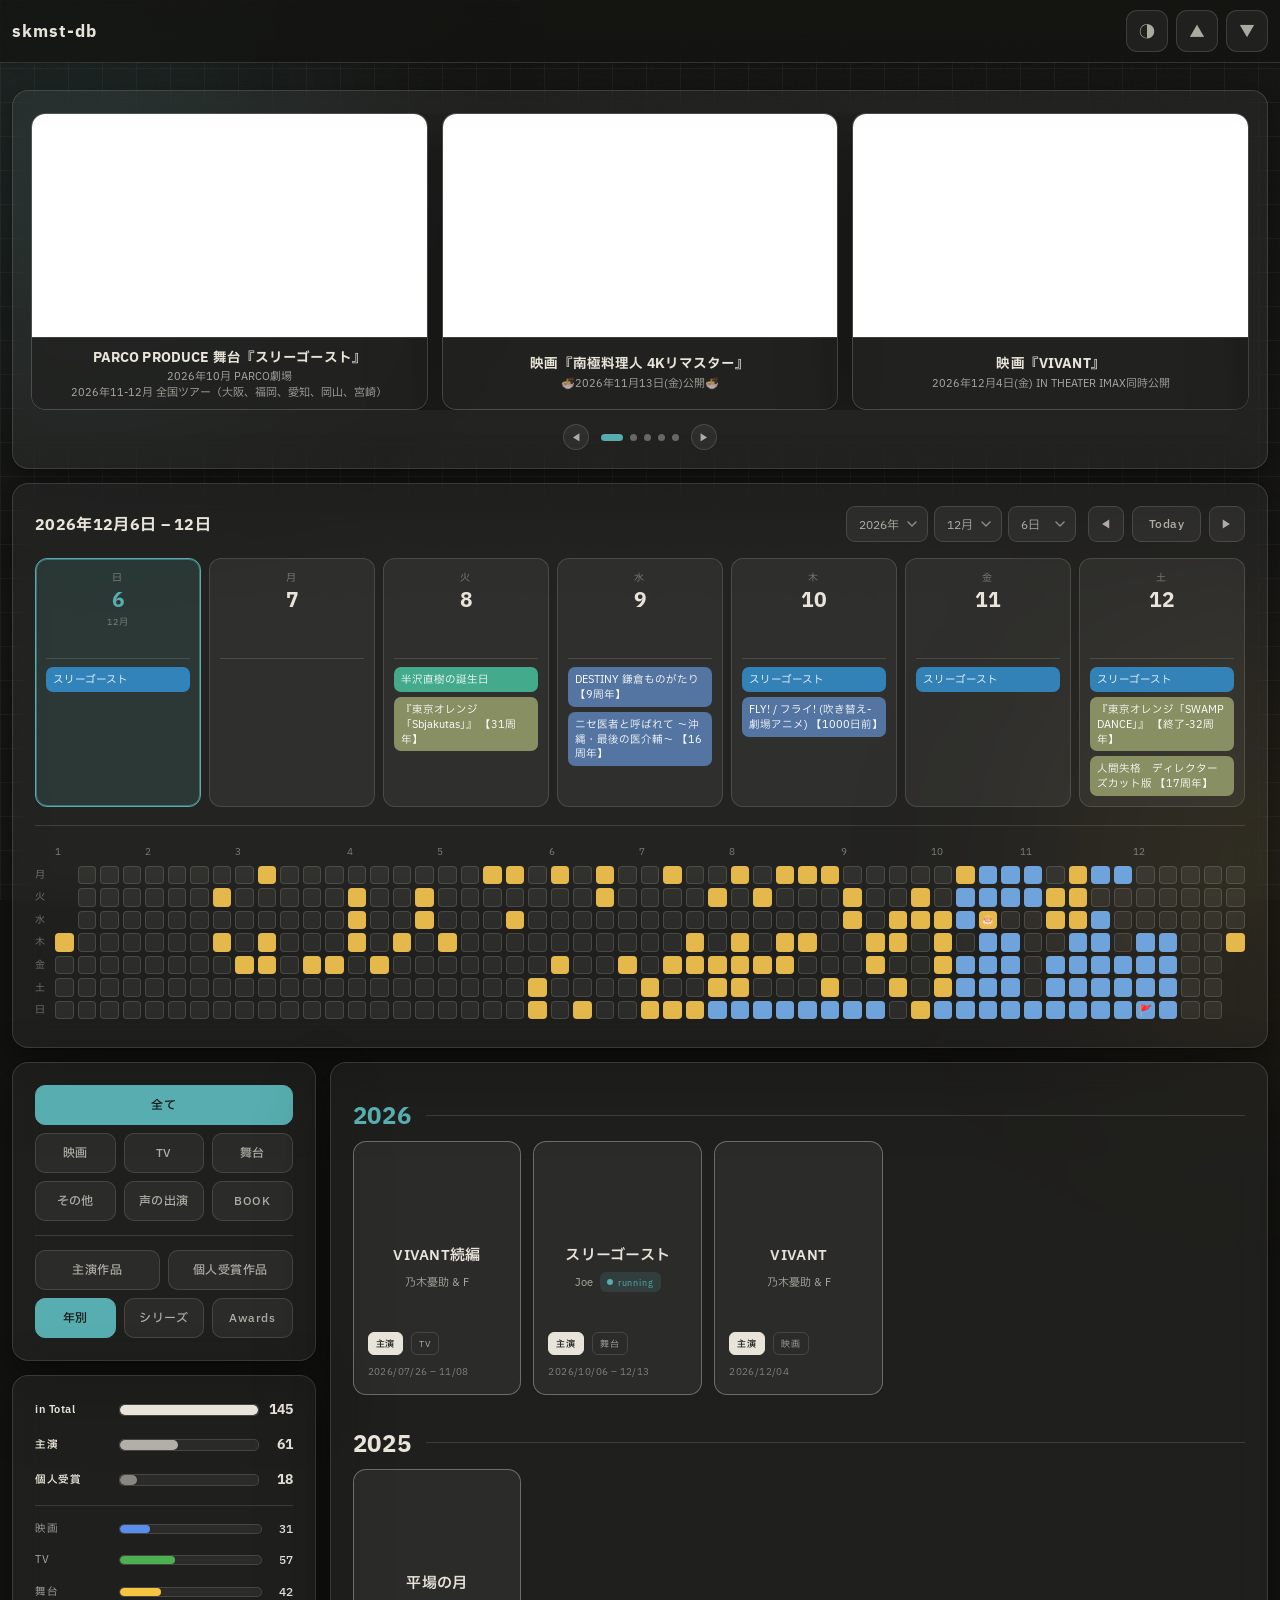
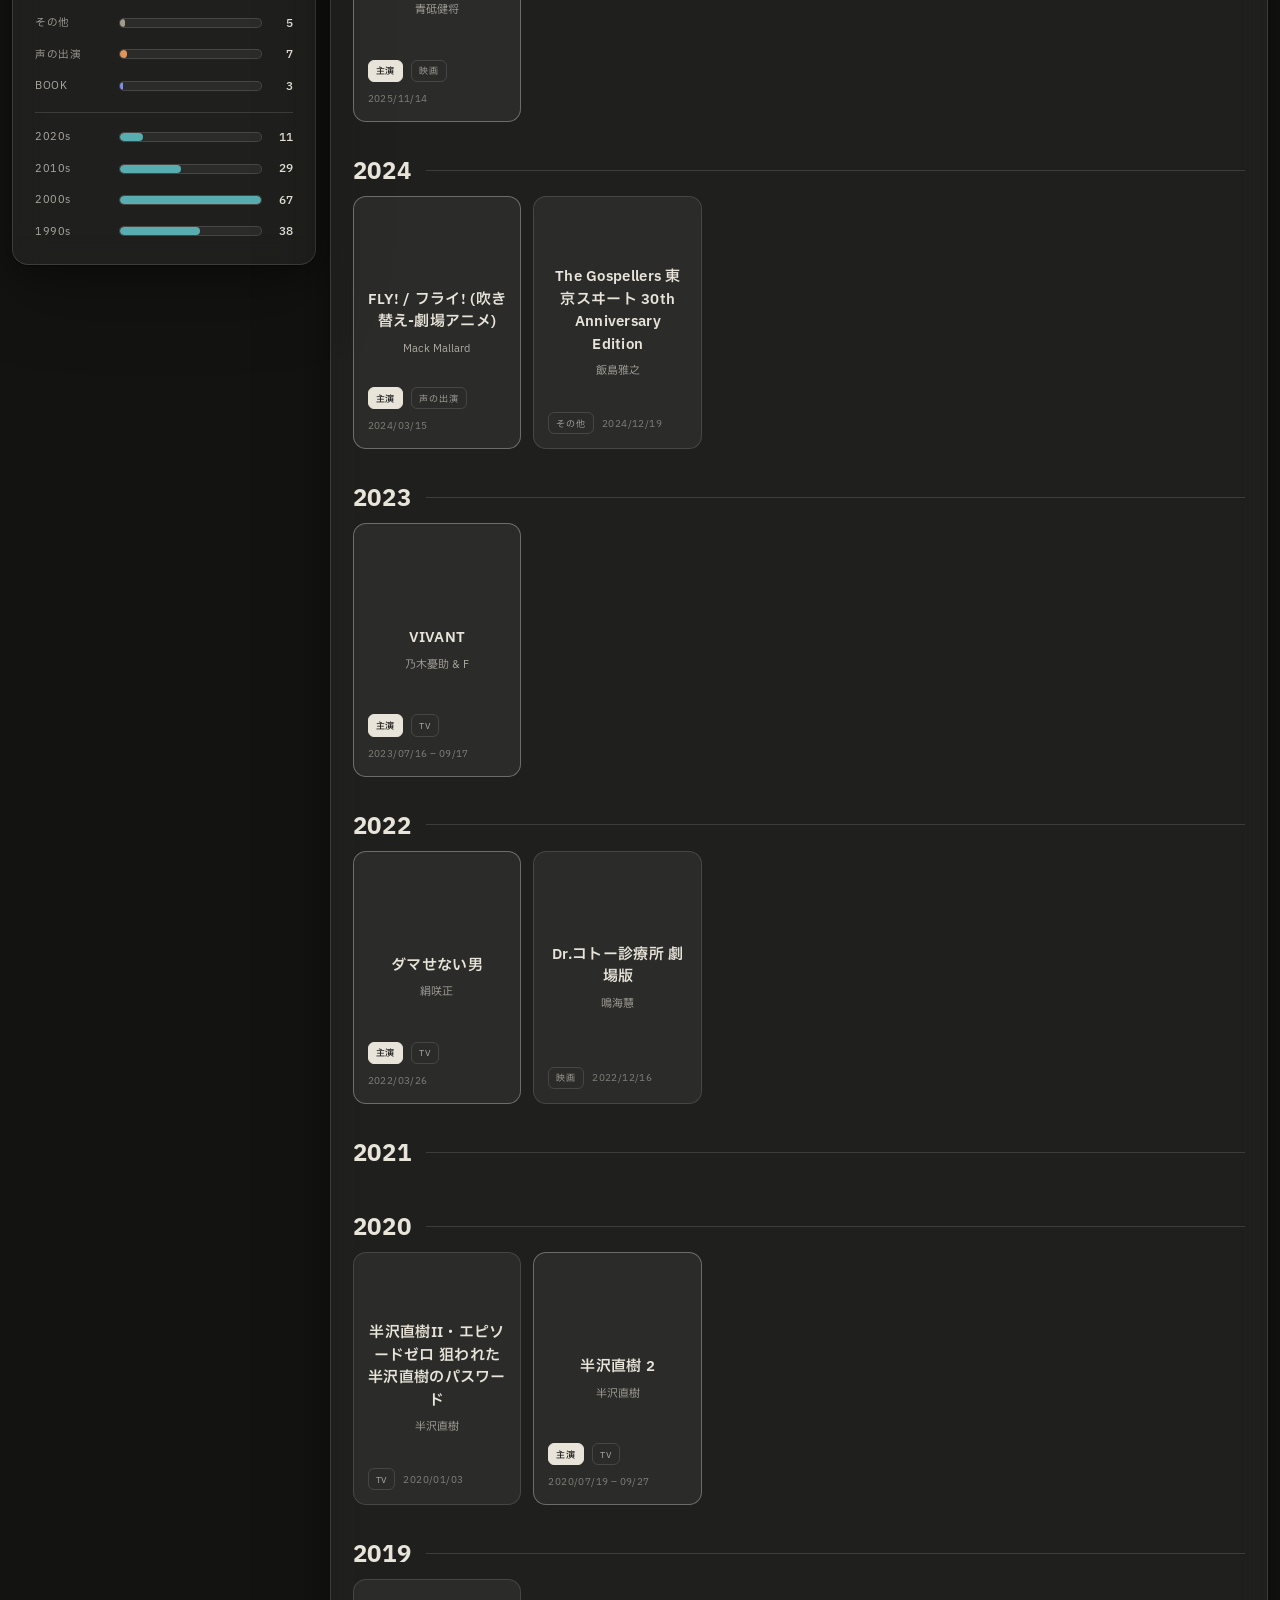
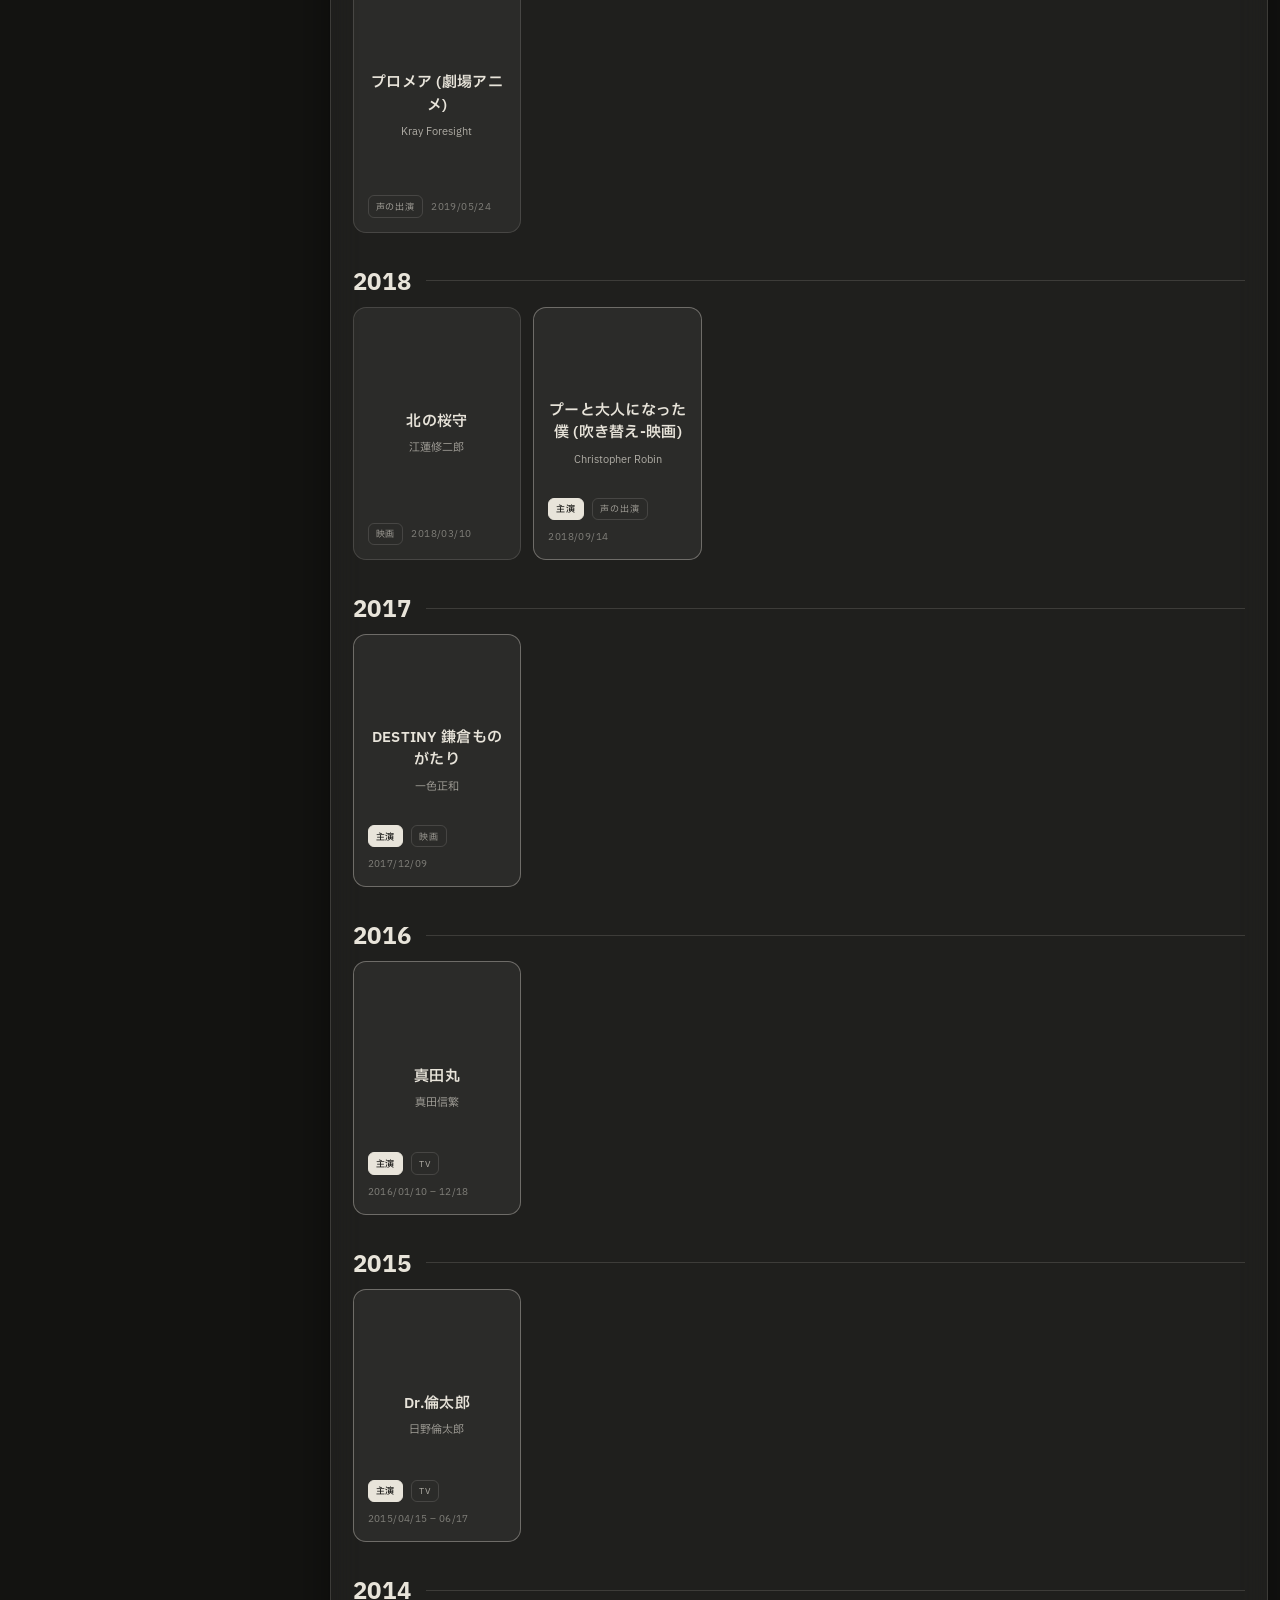
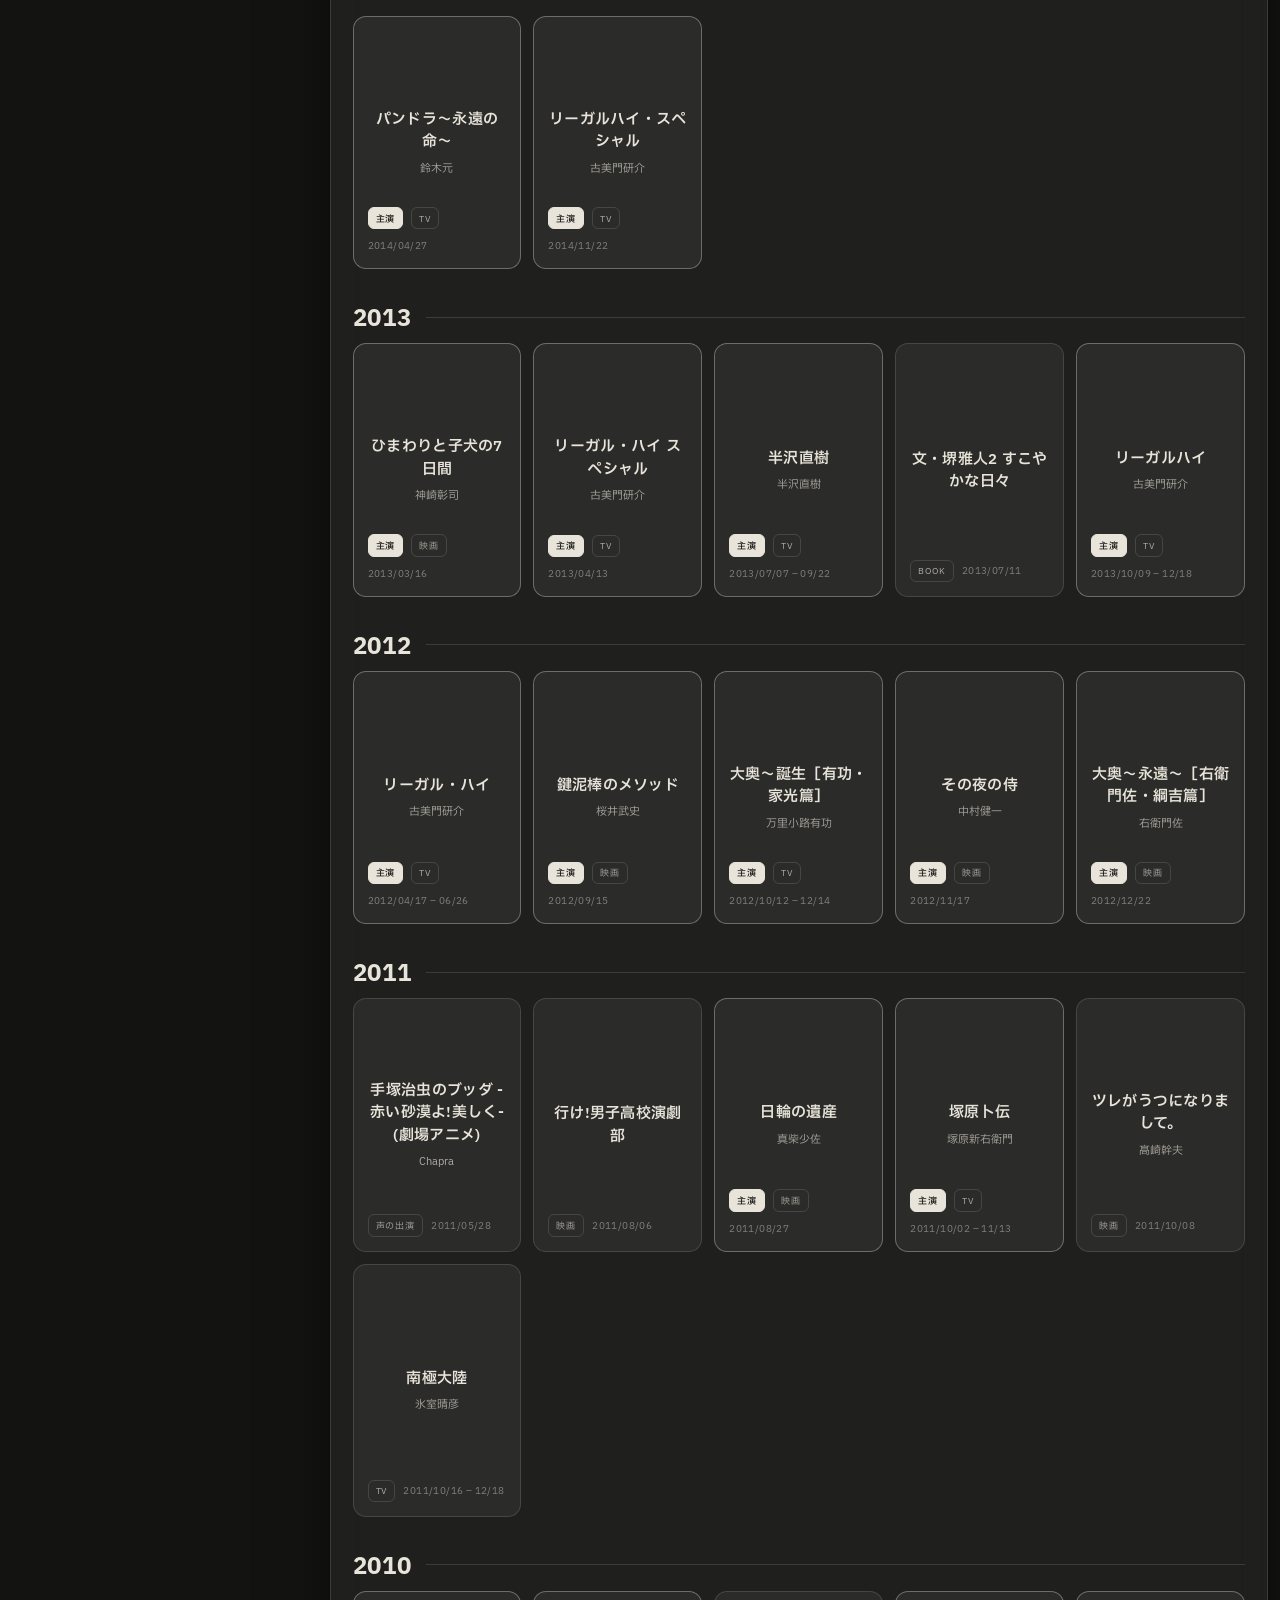
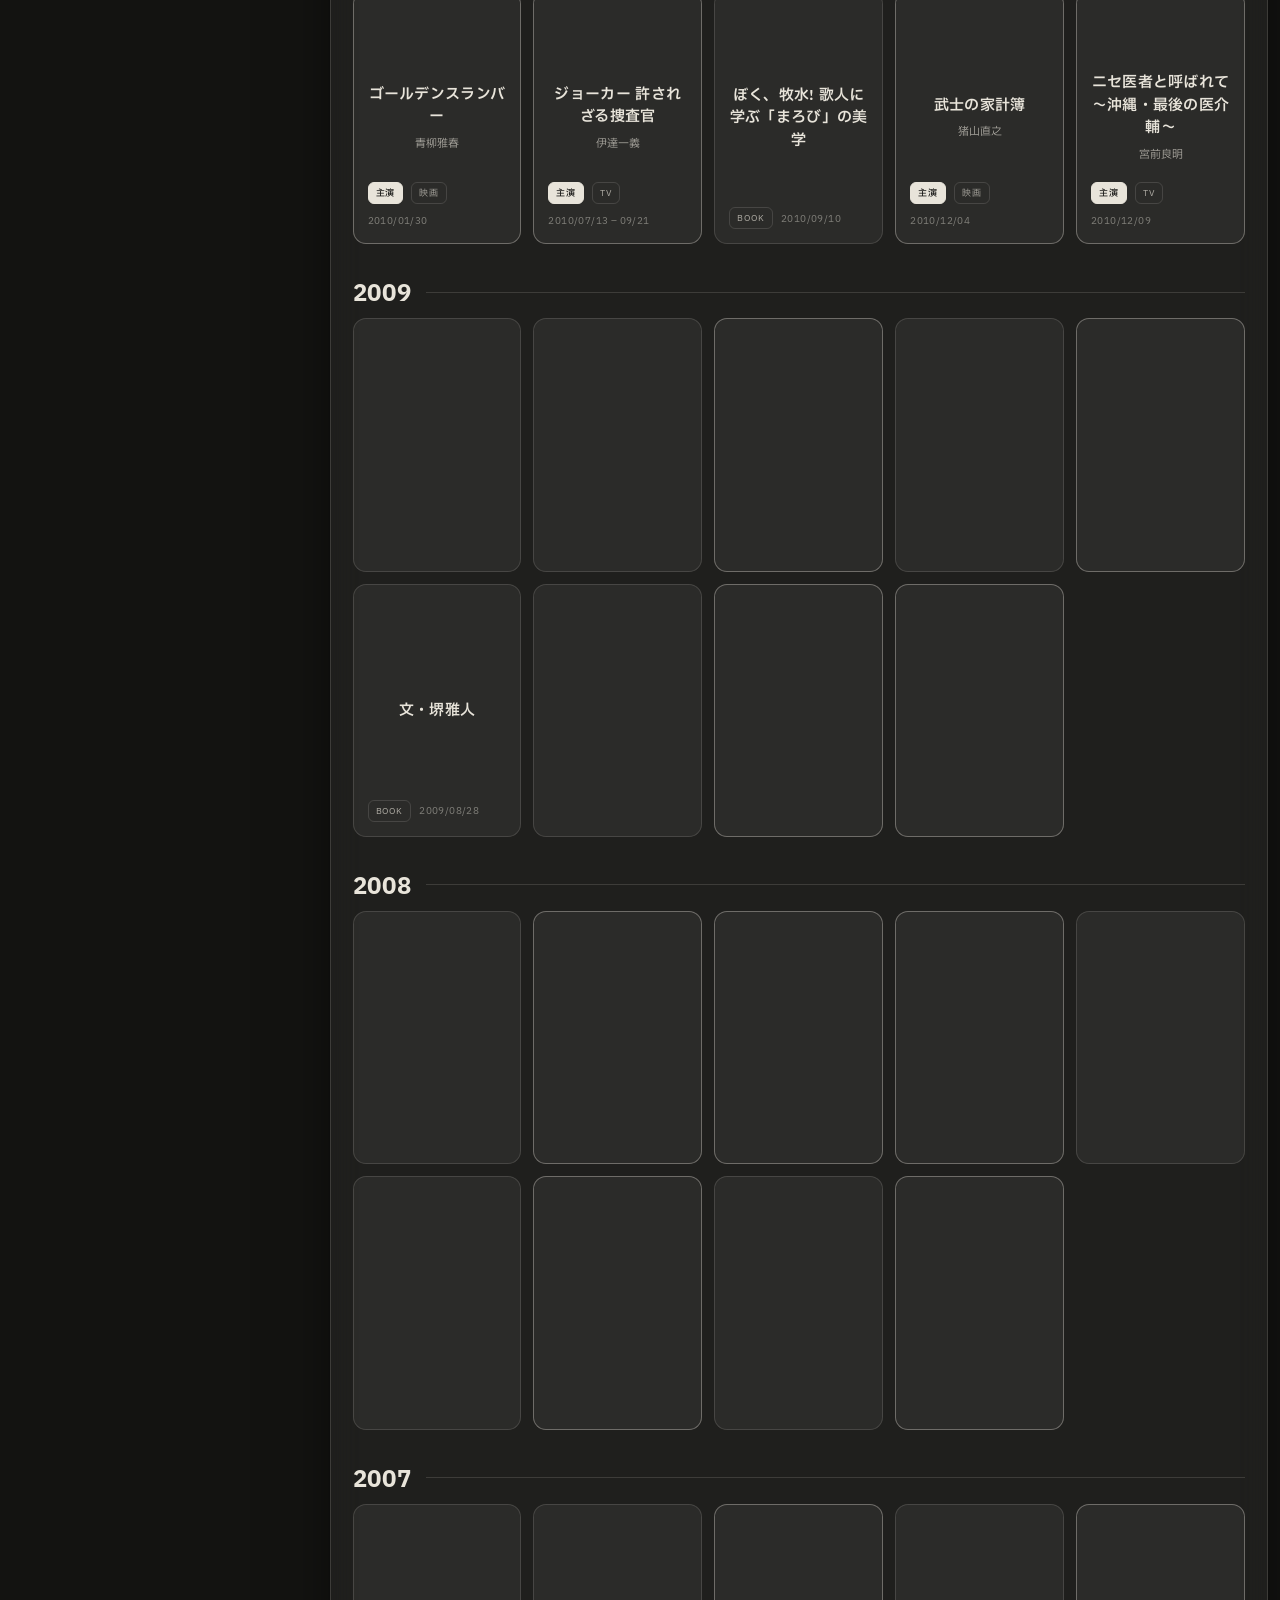
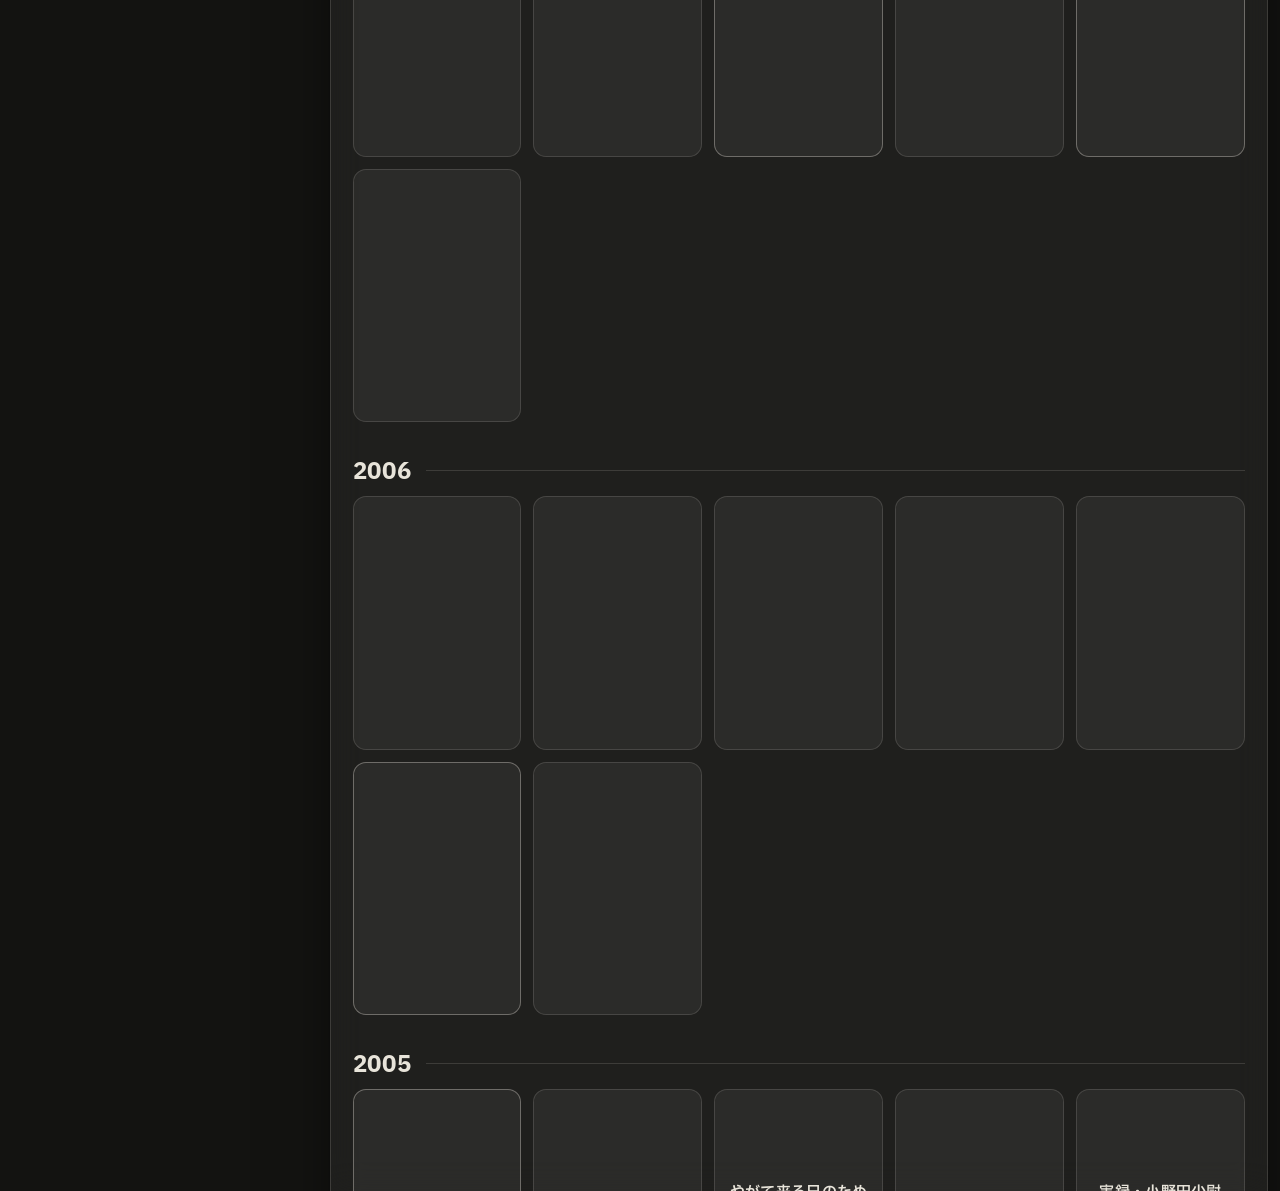
==== commit 82a265dc: "Update index.html" ====
--- a/index.html
+++ b/index.html
@@ -453,48 +453,133 @@
 
         /* ---------- Carousel ---------- */
         .c-carousel {
-            padding: 0;
+            padding: 22px 18px 18px;
             overflow: hidden;
+            position: relative;
         }
 
         .carousel {
             position: relative;
+            width: 100%;
+        }
+
+        .carousel-track-wrap {
+            overflow: hidden;
+            width: 100%;
+            border-radius: 14px;
         }
 
         .carousel-track {
-            position: relative;
-            min-height: 224px;
+            display: flex;
+            gap: 14px;
+            transition: transform .45s var(--ease);
+            will-change: transform;
         }
 
         .carousel-slide {
-            position: absolute;
-            inset: 0;
+            flex: 0 0 calc((100% - 28px) / 3);
+            aspect-ratio: 4 / 3;
+            background: var(--card-2);
+            border: 1px solid var(--line);
+            border-radius: 14px;
+            overflow: hidden;
             display: flex;
             flex-direction: column;
+            box-shadow: var(--shadow);
+            cursor: pointer;
+            transition: transform .22s var(--ease), border-color .22s var(--ease), box-shadow .22s var(--ease);
+            box-sizing: border-box;
+            min-width: 0;
+        }
+
+        .carousel-slide:hover {
+            transform: translateY(-2px);
+            border-color: var(--teal-line);
+            box-shadow: var(--shadow-lift);
+        }
+
+        @media (max-width: 960px) {
+            .carousel-slide {
+                flex: 0 0 calc((100% - 14px) / 2);
+            }
+        }
+
+        @media (max-width: 600px) {
+            .carousel-slide {
+                flex: 0 0 100%;
+            }
+        }
+
+        .carousel-media-wrap {
+            width: 100%;
+            flex: 1;
+            min-height: 0;
+            background: #000;
+            position: relative;
+            overflow: hidden;
+            display: flex;
+            align-items: center;
             justify-content: center;
+        }
+
+        .carousel-media-wrap iframe {
+            width: 100%;
+            height: 100%;
+            border: none;
+            display: block;
+        }
+
+        .carousel-media-placeholder {
+            width: 100%;
+            height: 100%;
+            display: flex;
+            flex-direction: column;
+            align-items: center;
+            justify-content: center;
+            gap: 8px;
+            background: linear-gradient(135deg, color-mix(in srgb, var(--ink) 6%, transparent), color-mix(in srgb, var(--teal) 14%, transparent));
+        }
+
+        .carousel-placeholder-name {
+            font-size: 15px;
+            font-weight: 700;
+            color: var(--ink);
+            text-align: center;
+            padding: 0 16px;
+            line-height: 1.4;
+        }
+
+        .carousel-placeholder-info {
+            font-size: 12px;
+            color: color-mix(in srgb, var(--ink) 65%, transparent);
+            text-align: center;
+            padding: 0 16px;
+            line-height: 1.5;
+        }
+
+        .carousel-caption {
+            padding: 10px 14px 12px;
+            display: flex;
+            flex-direction: column;
             align-items: center;
             text-align: center;
-            gap: 11px;
-            padding: 34px 70px;
-            text-decoration: none;
-            color: var(--ink);
-            opacity: 0;
-            visibility: hidden;
-            pointer-events: none;
-            transition: opacity .6s var(--ease), visibility .6s var(--ease);
-        }
-
-        .carousel-slide.active {
-            opacity: 1;
-            visibility: visible;
-            pointer-events: auto;
+            gap: 4px;
+            border-top: 1px solid var(--line);
+            background: color-mix(in srgb, var(--paper) 60%, var(--card-2));
+            flex: 0 0 72px;
+            justify-content: center;
+            overflow: hidden;
         }
 
         .carousel-name {
-            font-size: 21px;
+            font-size: 13.5px;
             font-weight: 700;
-            line-height: 1.45;
+            line-height: 1.35;
             letter-spacing: .01em;
+            white-space: nowrap;
+            overflow: hidden;
+            text-overflow: ellipsis;
+            max-width: 100%;
             transition: color .2s var(--ease);
         }
 
@@ -503,51 +588,55 @@
         }
 
         .carousel-info {
-            font-size: 13.5px;
+            font-size: 11px;
             color: var(--ink-soft);
-            line-height: 1.85;
+            line-height: 1.45;
+            display: -webkit-box;
+            -webkit-box-orient: vertical;
+            overflow: hidden;
+            max-width: 100%;
+        }
+
+        .carousel-nav {
+            display: flex;
+            align-items: center;
+            justify-content: center;
+            gap: 12px;
+            margin-top: 14px;
         }
 
         .carousel-arrow {
-            position: absolute;
-            top: 50%;
-            transform: translateY(-50%);
-            z-index: 3;
-            width: 38px;
-            height: 38px;
+            width: 26px;
+            height: 26px;
             border-radius: 50%;
             border: 1px solid var(--line);
             background: var(--card-2);
             color: var(--ink-soft);
             display: grid;
             place-items: center;
-            font-size: 12px;
-            -webkit-backdrop-filter: blur(8px);
-            backdrop-filter: blur(8px);
-            transition: color .2s var(--ease), border-color .2s var(--ease), transform .2s var(--ease);
+            font-size: 10px;
+            cursor: pointer;
+            transition: color .2s var(--ease), border-color .2s var(--ease), background-color .2s var(--ease), transform .2s var(--ease);
+            flex-shrink: 0;
         }
 
         .carousel-arrow:hover {
             color: var(--teal);
             border-color: var(--teal-line);
-        }
-
-        .carousel-arrow.prev {
-            left: 16px;
-        }
-
-        .carousel-arrow.next {
-            right: 16px;
+            background: var(--teal-tint);
+            transform: scale(1.08);
+        }
+
+        .carousel-arrow:active {
+            transform: scale(.95);
         }
 
         .carousel-dots {
-            position: absolute;
-            bottom: 15px;
-            left: 50%;
-            transform: translateX(-50%);
             display: flex;
+            align-items: center;
+            justify-content: center;
             gap: 7px;
-            z-index: 3;
+            margin: 0;
         }
 
         .carousel-dot {
@@ -556,6 +645,8 @@
             border-radius: 50%;
             background: var(--line-strong);
             padding: 0;
+            border: none;
+            cursor: pointer;
             transition: background-color .25s var(--ease), width .25s var(--ease);
         }
 
@@ -843,15 +934,15 @@
             transition: transform .18s var(--ease), filter .18s var(--ease);
         }
 
+        .heat-cell.is-active.is-bio {
+            background: var(--viz-blue);
+        }
+
         .heat-cell.is-active:hover {
             transform: scale(1.18);
             filter: brightness(1.08);
             position: relative;
             z-index: 1;
-        }
-
-        .heat-cell.is-today {
-            box-shadow: inset 0 0 0 1.5px var(--teal);
         }
 
         .heat-emoji {
@@ -874,12 +965,6 @@
             align-self: start;
             display: grid;
             gap: 14px;
-            max-height: calc(100vh - var(--nav-h) - 32px);
-            overflow-y: auto;
-            overflow-x: hidden;
-            scrollbar-width: thin;
-            scrollbar-color: var(--line-strong) transparent;
-            padding-right: 2px;
         }
 
         .c-filter {
@@ -1031,7 +1116,11 @@
             padding-top: 14px;
             border-top: 1px solid var(--line);
             display: grid;
-            gap: 12px;
+            gap: 8px;
+        }
+
+        .filter-buttons--two {
+            grid-template-columns: repeat(2, minmax(0, 1fr));
         }
 
         .switch-container {
@@ -1430,12 +1519,12 @@
                 font-size: 21px;
             }
 
-            .carousel-slide {
-                padding: 28px 54px;
+            .carousel-caption {
+                padding: 12px 14px 14px;
             }
 
             .carousel-name {
-                font-size: 18px;
+                font-size: 14px;
             }
 
             .cal-header {
@@ -1471,25 +1560,17 @@
                 height: 84px;
             }
 
-            .carousel-track {
-                min-height: 256px;
-            }
-
-            .carousel-slide {
-                padding: 26px 46px;
-            }
-
             .carousel-arrow {
                 width: 32px;
                 height: 32px;
             }
 
             .carousel-arrow.prev {
-                left: 8px;
+                left: 6px;
             }
 
             .carousel-arrow.next {
-                right: 8px;
+                right: 6px;
             }
 
             .cal-controls {
@@ -1544,10 +1625,16 @@
         <div class="stack">
             <section class="card c-carousel" aria-label="ピックアップ">
                 <div class="carousel" id="carousel">
-                    <div class="carousel-track" id="carousel-track"></div>
-                    <button type="button" class="carousel-arrow prev" id="carousel-prev" aria-label="前のスライド">◀</button>
-                    <button type="button" class="carousel-arrow next" id="carousel-next" aria-label="次のスライド">▶</button>
-                    <div class="carousel-dots" id="carousel-dots"></div>
+                    <div class="carousel-track-wrap">
+                        <div class="carousel-track" id="carousel-track"></div>
+                    </div>
+                    <div class="carousel-nav">
+                        <button type="button" class="carousel-arrow prev" id="carousel-prev"
+                            aria-label="前のスライド">◀</button>
+                        <div class="carousel-dots" id="carousel-dots"></div>
+                        <button type="button" class="carousel-arrow next" id="carousel-next"
+                            aria-label="次のスライド">▶</button>
+                    </div>
                 </div>
             </section>
 
@@ -1593,20 +1680,14 @@
                             <button type="button" class="filter-btn" data-filter="BOOK">BOOK</button>
                         </div>
                         <div class="switch-row">
-                            <div class="switch-container">
-                                <label class="switch-label" for="lead-role-toggle">主演作品</label>
-                                <label class="switch"><input type="checkbox" id="lead-role-toggle"><span
-                                        class="slider"></span></label>
+                            <div class="filter-buttons filter-buttons--two">
+                                <button type="button" class="filter-btn" id="lead-role-toggle">主演作品</button>
+                                <button type="button" class="filter-btn" id="award-toggle">個人受賞作品</button>
                             </div>
-                            <div class="switch-container">
-                                <label class="switch-label" for="award-toggle">個人受賞作品</label>
-                                <label class="switch"><input type="checkbox" id="award-toggle"><span
-                                        class="slider"></span></label>
-                            </div>
-                            <div class="switch-container">
-                                <label class="switch-label" for="year-group-toggle">年別表示</label>
-                                <label class="switch"><input type="checkbox" id="year-group-toggle" checked><span
-                                        class="slider"></span></label>
+                            <div class="filter-buttons">
+                                <button type="button" class="filter-btn active" id="year-group-toggle">年別</button>
+                                <button type="button" class="filter-btn" id="series-toggle">シリーズ</button>
+                                <button type="button" class="filter-btn" id="awards-toggle">Awards</button>
                             </div>
                         </div>
                     </section>
@@ -1632,20 +1713,17 @@
                             </div>
                             <div class="chart-row" data-type="映画">
                                 <span class="chart-label mono">映画</span>
-                                <span class="chart-track"><span class="chart-fill"
-                                        style="--c:#5B8DEF"></span></span>
+                                <span class="chart-track"><span class="chart-fill" style="--c:#5B8DEF"></span></span>
                                 <span class="chart-num mono">0</span>
                             </div>
                             <div class="chart-row" data-type="TV">
                                 <span class="chart-label mono">TV</span>
-                                <span class="chart-track"><span class="chart-fill"
-                                        style="--c:#4CAF50"></span></span>
+                                <span class="chart-track"><span class="chart-fill" style="--c:#4CAF50"></span></span>
                                 <span class="chart-num mono">0</span>
                             </div>
                             <div class="chart-row" data-type="舞台">
                                 <span class="chart-label mono">舞台</span>
-                                <span class="chart-track"><span class="chart-fill"
-                                        style="--c:#F5C542"></span></span>
+                                <span class="chart-track"><span class="chart-fill" style="--c:#F5C542"></span></span>
                                 <span class="chart-num mono">0</span>
                             </div>
                             <div class="chart-row" data-type="その他">
@@ -1753,12 +1831,43 @@
 
             /* ================= Carousel ================= */
             const SLIDES = [
-                { name: 'PARCO PRODUCE 舞台『スリーゴースト』', info: '2026年10月 PARCO劇場<br>2026年11-12月 全国ツアー（大阪、福岡、愛知、岡山、宮崎）', url: 'https://stage.parco.jp/program/threeghosts/' },
-                { name: '映画『南極料理人 4Kリマスター』', info: '🍜2026年11月13日(金)公開🍜', url: 'https://www.theatres.co.jp/service/distribution/nankyoku-ryori/' },
-                { name: '映画『VIVANT』', info: '2026年12月4日(金) IN THEATER IMAX同時公開', url: 'https://vivant.toho-movie.jp/' },
-                { name: '「第77回 NHK紅白歌合戦」 🟥司会⬜️', info: '📅2026年12月31日 (木) 19:20~23:45', url: 'https://www.nhk.or.jp/kouhaku/mc77/mc_1.html' },
-                { name: 'VIVANT 第2シーズン Blu-ray&DVD📀', info: '2027年3月3日(水) 発売', url: 'https://sp.tc-ent.co.jp/vivant_link/' }
+                {
+                    name: 'PARCO PRODUCE 舞台『スリーゴースト』',
+                    info: '2026年10月 PARCO劇場<br>2026年11-12月 全国ツアー（大阪、福岡、愛知、岡山、宮崎）',
+                    url: 'https://stage.parco.jp/program/threeghosts/',
+                    youtube: 'https://www.youtube.com/watch?v=QNPMGnr6kKQ&t'
+                },
+                {
+                    name: '映画『南極料理人 4Kリマスター』',
+                    info: '🍜2026年11月13日(金)公開🍜',
+                    url: 'https://www.theatres.co.jp/service/distribution/nankyoku-ryori/',
+                    youtube: 'https://www.youtube.com/watch?v=GlwxXzX1SdI'
+                },
+                {
+                    name: '映画『VIVANT』',
+                    info: '2026年12月4日(金) IN THEATER IMAX同時公開',
+                    url: 'https://vivant.toho-movie.jp/',
+                    youtube: 'https://www.youtube.com/watch?v=cYEH0XDhWDw'
+                },
+                {
+                    name: '「第77回 NHK紅白歌合戦」 🟥司会⬜️',
+                    info: '📅2026年12月31日 (木) 19:20~23:45',
+                    url: 'https://www.nhk.or.jp/kouhaku/mc77/mc_1.html',
+                    youtube: 'https://www.youtube.com/watch?v=YtDk_wx1oZo'
+                },
+                {
+                    name: 'VIVANT 第2シーズン Blu-ray&DVD📀',
+                    info: '2027年3月3日(水) 発売',
+                    url: 'https://sp.tc-ent.co.jp/vivant_link/'
+                }
             ];
+
+            function getYouTubeEmbedUrl(url) {
+                if (!url) return null;
+                const match = url.match(/(?:youtube\.com\/(?:watch\?.*v=|embed\/)|youtu\.be\/)([a-zA-Z0-9_-]{11})/i);
+                return match ? `https://www.youtube-nocookie.com/embed/${match[1]}?enablejsapi=1` : null;
+            }
+
             (function initCarousel() {
                 const track = document.getElementById('carousel-track');
                 const dotsWrap = document.getElementById('carousel-dots');
@@ -1766,34 +1875,157 @@
                 if (!track) return;
                 const reduce = window.matchMedia('(prefers-reduced-motion: reduce)').matches;
                 let idx = 0, timer = null;
-                SLIDES.forEach((s, i) => {
-                    const a = document.createElement('a');
-                    a.className = 'carousel-slide' + (i === 0 ? ' active' : '');
-                    a.href = s.url; a.target = '_blank'; a.rel = 'noopener';
-                    const name = document.createElement('div'); name.className = 'carousel-name'; name.textContent = s.name;
-                    const info = document.createElement('div'); info.className = 'carousel-info'; info.innerHTML = s.info;
-                    a.appendChild(name); a.appendChild(info); track.appendChild(a);
-                    const dot = document.createElement('button');
-                    dot.type = 'button'; dot.className = 'carousel-dot' + (i === 0 ? ' active' : '');
-                    dot.setAttribute('aria-label', `スライド${i + 1}`);
-                    dot.addEventListener('click', () => { go(i); start(); });
-                    dotsWrap.appendChild(dot);
+                const totalReal = SLIDES.length;
+
+                function getVisibleCount() {
+                    if (window.innerWidth <= 600) return 1;
+                    if (window.innerWidth <= 960) return 2;
+                    return 3;
+                }
+
+                // 构建一张卡片的 DOM
+                function buildSlide(s) {
+                    const slide = document.createElement('div');
+                    slide.className = 'carousel-slide';
+                    slide.tabIndex = 0;
+                    slide.setAttribute('role', 'group');
+                    slide.setAttribute('aria-label', s.name);
+
+                    slide.addEventListener('click', (e) => {
+                        if (e.target.closest('.carousel-media-wrap') || e.target.tagName === 'IFRAME') return;
+                        if (s.url && s.url !== '#') window.open(s.url, '_blank', 'noopener');
+                    });
+
+                    const mediaWrap = document.createElement('div');
+                    mediaWrap.className = 'carousel-media-wrap';
+                    const embedUrl = getYouTubeEmbedUrl(s.youtube);
+                    if (embedUrl) {
+                        const iframe = document.createElement('iframe');
+                        iframe.src = embedUrl;
+                        iframe.title = s.name;
+                        iframe.allow = 'accelerometer; autoplay; clipboard-write; encrypted-media; gyroscope; picture-in-picture; web-share';
+                        iframe.allowFullscreen = true;
+                        mediaWrap.appendChild(iframe);
+                    } else {
+                        const placeholder = document.createElement('div');
+                        placeholder.className = 'carousel-media-placeholder';
+                        const pName = document.createElement('div');
+                        pName.className = 'carousel-placeholder-name';
+                        pName.textContent = s.name;
+                        const pInfo = document.createElement('div');
+                        pInfo.className = 'carousel-placeholder-info';
+                        pInfo.innerHTML = s.info;
+                        placeholder.appendChild(pName);
+                        placeholder.appendChild(pInfo);
+                        mediaWrap.appendChild(placeholder);
+                    }
+                    slide.appendChild(mediaWrap);
+
+                    const caption = document.createElement('div');
+                    caption.className = 'carousel-caption';
+                    const name = document.createElement('div');
+                    name.className = 'carousel-name';
+                    name.textContent = s.name;
+                    name.title = s.name;
+                    const info = document.createElement('div');
+                    info.className = 'carousel-info';
+                    info.innerHTML = s.info;
+                    caption.appendChild(name);
+                    caption.appendChild(info);
+                    slide.appendChild(caption);
+
+                    return slide;
+                }
+
+                // 渲染：原始卡片 + 尾部追加一组克隆，实现无限循环
+                SLIDES.forEach(s => track.appendChild(buildSlide(s)));
+                SLIDES.forEach(s => track.appendChild(buildSlide(s)));
+
+                function getCardStep() {
+                    const firstCard = track.children[0];
+                    if (!firstCard) return 0;
+                    return firstCard.getBoundingClientRect().width + 14; // 14 = gap
+                }
+
+                function setPosition(animate) {
+                    if (!animate) {
+                        track.style.transition = 'none';
+                    } else {
+                        track.style.transition = 'transform .45s var(--ease)';
+                    }
+                    const offset = idx * getCardStep();
+                    track.style.transform = `translateX(-${offset}px)`;
+                    if (!animate) {
+                        // 强制回流使 transition:none 立即生效
+                        track.offsetHeight;
+                    }
+                    updateDots();
+                }
+
+                // 当滑过所有真实卡片后，瞬移回对应的真实位置
+                track.addEventListener('transitionend', () => {
+                    if (idx >= totalReal) {
+                        idx = idx - totalReal;
+                        setPosition(false);
+                    }
                 });
-                const slides = Array.from(track.children);
-                const dots = Array.from(dotsWrap.children);
-                function go(n) {
-                    idx = (n + SLIDES.length) % SLIDES.length;
-                    slides.forEach((s, i) => s.classList.toggle('active', i === idx));
-                    dots.forEach((d, i) => d.classList.toggle('active', i === idx));
-                }
+
+                function buildDots() {
+                    dotsWrap.innerHTML = '';
+                    for (let i = 0; i < totalReal; i++) {
+                        const dot = document.createElement('button');
+                        dot.type = 'button';
+                        dot.className = 'carousel-dot' + (i === (idx % totalReal) ? ' active' : '');
+                        dot.setAttribute('aria-label', `スライド ${i + 1}`);
+                        dot.addEventListener('click', () => { idx = i; setPosition(true); start(); });
+                        dotsWrap.appendChild(dot);
+                    }
+                }
+
+                function updateDots() {
+                    const realIdx = idx % totalReal;
+                    const dots = Array.from(dotsWrap.children);
+                    dots.forEach((d, i) => d.classList.toggle('active', i === realIdx));
+                }
+
+                function goNext() {
+                    idx++;
+                    setPosition(true);
+                }
+
+                function goPrev() {
+                    if (idx <= 0) {
+                        // 先瞬移到克隆区的对应位置，再动画回退一步
+                        idx = totalReal;
+                        setPosition(false);
+                        requestAnimationFrame(() => {
+                            idx = totalReal - 1;
+                            setPosition(true);
+                        });
+                    } else {
+                        idx--;
+                        setPosition(true);
+                    }
+                }
+
                 function stop() { if (timer) { clearInterval(timer); timer = null; } }
-                function start() { stop(); if (!reduce) timer = setInterval(() => go(idx + 1), 5000); }
-                document.getElementById('carousel-next').addEventListener('click', () => { go(idx + 1); start(); });
-                document.getElementById('carousel-prev').addEventListener('click', () => { go(idx - 1); start(); });
+                function start() { stop(); if (!reduce) timer = setInterval(goNext, 8000); }
+
+                document.getElementById('carousel-next').addEventListener('click', () => { goNext(); start(); });
+                document.getElementById('carousel-prev').addEventListener('click', () => { goPrev(); start(); });
+
                 carousel.addEventListener('mouseenter', stop);
                 carousel.addEventListener('mouseleave', start);
                 carousel.addEventListener('focusin', stop);
                 carousel.addEventListener('focusout', start);
+
+                window.addEventListener('resize', () => {
+                    buildDots();
+                    setPosition(false);
+                });
+
+                buildDots();
+                requestAnimationFrame(() => setPosition(false));
                 start();
             })();
 
@@ -2023,22 +2255,21 @@
                             const key = `${Y}-${M}-${D}`;
                             let active = dayMap.has(key);
                             let url = dayMap.get(key) || '';
-                            if (!active || !url) {
-                                const bioEv = bio.find(e => isEventActiveOnDate(e, date));
-                                const otherEv = otherEvents.find(e => isEventActiveOnDate(e, date));
-                                if (bioEv || otherEv) {
-                                    active = true;
-                                    if (!url) {
-                                        const ev = (bioEv && bioEv.url && bioEv.url !== '#') ? bioEv
-                                            : ((otherEv && otherEv.url && otherEv.url !== '#') ? otherEv : null);
-                                        if (ev) url = ev.url;
-                                    }
+                            const bioEv = bio.find(e => isEventActiveOnDate(e, date));
+                            const otherEv = otherEvents.find(e => isEventActiveOnDate(e, date));
+                            const isBio = !!bioEv;
+                            if (isBio || otherEv) {
+                                active = true;
+                                if (!url) {
+                                    const ev = (bioEv && bioEv.url && bioEv.url !== '#') ? bioEv
+                                        : ((otherEv && otherEv.url && otherEv.url !== '#') ? otherEv : null);
+                                    if (ev) url = ev.url;
                                 }
                             }
                             const isToday = isSameJSTDay(date, today);
                             const isBday = (M === SAKAI_BIRTH.month && D === SAKAI_BIRTH.day);
                             const cell = document.createElement(active && url ? 'a' : 'div');
-                            cell.className = 'heat-cell' + (active ? ' is-active' : '') + (isToday ? ' is-today' : '');
+                            cell.className = 'heat-cell' + (active ? ' is-active' : '') + (isBio ? ' is-bio' : '') + (isToday ? ' is-today' : '');
                             if (active && url) {
                                 cell.href = url; cell.target = '_blank'; cell.rel = 'noopener';
                                 cell.setAttribute('aria-label', formatJSTDateJapanese(date));
@@ -2071,13 +2302,59 @@
             })();
 
             /* ================= Works timeline ================= */
+            const AWARDS_REGISTRY = [
+                { "date": "2008/10/22", "name": "第1回東京ドラマアウォード助演男優賞", "work": "篤姫" },
+                { "date": "2008/12/17", "name": "第33回報知映画賞助演男優賞", "work": "クライマーズ・ハイ, アフタースクール, ジャージの二人" },
+                { "date": "2008/12/28", "name": "第21回日刊スポーツ映画大賞助演男優賞", "work": "クライマーズ・ハイ, アフタースクール" },
+                { "date": "2009/01/21", "name": "第63回毎日映画コンクール助演男優賞", "work": "クライマーズ・ハイ, アフタースクール, ジャージの二人" },
+                { "date": "2009/02/03", "name": "第51回ブルーリボン賞助演男優賞", "work": "クライマーズ・ハイ, アフタースクール" },
+                { "date": "2009/02/18", "name": "第82回キネマ旬報ベスト・テン助演男優賞", "work": "クライマーズ・ハイ, アフタースクール" },
+                { "date": "2009/05/10", "name": "第17回橋田賞個人賞", "work": "篤姫" },
+                { "date": "2009/10/21", "name": "第62回ザテレビジョンドラマアカデミー賞助演男優賞", "work": "官僚たちの夏" },
+                { "date": "2010/02/07", "name": "第31回ヨコハマ映画祭主演男優賞", "work": "クヒオ大佐, 南極料理人" },
+                { "date": "2010/04/23", "name": "第1回日本シアタースタッフ映画祭主演男優賞", "work": "南極料理人" },
+                { "date": "2010/10/27", "name": "第66回ザテレビジョンドラマアカデミー賞主演男優賞", "work": "ジョーカー 許されざる捜査官" },
+                { "date": "2011/12/21", "name": "第36回報知映画賞主演男優賞", "work": "ツレがうつになりまして。, 日輪の遺産, 武士の家計簿" },
+                { "date": "2012/04/22", "name": "第3回日本シアタースタッフ映画祭主演男優賞", "work": "ツレがうつになりまして。" },
+                { "date": "2012/10/22", "name": "第5回東京ドラマアウォード主演男優賞", "work": "リーガル・ハイ" },
+                { "date": "2013/06/03", "name": "第50回ギャラクシー賞 テレビ部門個人賞", "work": "リーガル・ハイ, 大奥〜誕生［有功・家光篇］" },
+                { "date": "2013/11/22", "name": "第78回ザテレビジョンドラマアカデミー賞主演男優賞", "work": "半沢直樹" },
+                { "date": "2013/12/02", "name": "第30回新語・流行語大賞年間大賞", "work": "半沢直樹" },
+                { "date": "2014/02/20", "name": "第79回ザテレビジョンドラマアカデミー賞主演男優賞", "work": "リーガルハイ" },
+                { "date": "2014/05/05", "name": "第17回日刊スポーツドラマグランプリ主演男優賞", "work": "半沢直樹" },
+                { "date": "2014/06/25", "name": "第40回放送文化基金賞主演男優賞", "work": "半沢直樹" },
+                { "date": "2014/10/23", "name": "第7回東京ドラマアウォード主演男優賞", "work": "半沢直樹" },
+                { "date": "2017/02/15", "name": "第91回ザテレビジョンドラマアカデミー賞主演男優賞", "work": "真田丸" },
+                { "date": "2017/10/26", "name": "第10回東京ドラマアウォード主演男優賞", "work": "真田丸" },
+                { "date": "2020/11/04", "name": "第105回ザテレビジョンドラマアカデミー賞主演男優賞", "work": "半沢直樹 2" },
+                { "date": "2021/03/24", "name": "第62回毎日芸術賞特別賞", "work": "半沢直樹 2" },
+                { "date": "2023/11/23", "name": "第117回ザテレビジョンドラマアカデミー賞主演男優賞", "work": "VIVANT" }
+            ];
+            const awardDateMap = new Map();
+            AWARDS_REGISTRY.forEach(item => { awardDateMap.set(item.name.trim(), item.date); });
+            function getWorkAwards(work) {
+                if (!work.award) return [];
+                return work.award.split(/[,，、]/).map(a => a.trim()).filter(Boolean);
+            }
+
             let allWorks = [];
+            let seriesNamesSet = new Set();
             let selectedTypes = new Set();
             let isLeadFilterActive = false;
             let isAwardFilterActive = false;
             let isGroupByYear = true;
+            let isSeriesMode = false;
+            let isAwardsMode = false;
 
             await loadData();
+
+            function getWorkSeries(w) {
+                const title = (w.title || '').trim();
+                if (title.includes('東京オレンジ')) return '東京オレンジ';
+                if (title.includes('大奥')) return '大奥';
+                if (title.includes('文・堺雅人')) return '文・堺雅人';
+                return null;
+            }
 
             function hasUwasaFlag(noteText) { return /(^|[\s,;|])uwasa($|[\s,;|])/i.test(noteText || ''); }
             function hasMemoFlag(noteText) { return /(^|[\s,;|])memo($|[\s,;|])/i.test(noteText || ''); }
@@ -2104,7 +2381,7 @@
                             const d = parseJSTDate(s.trim());
                             if (d && !isNaN(d.getTime()) && dateStart && d >= dateStart && (!effEnd || d > effEnd)) effEnd = d;
                         });
-                        return { year, name: row.Name || '', title: row.Title || '', role: row.Role || '', type: row.WorksType || '', dateStart, url: row.URL ? row.URL.trim() : '#', award: row.Award || '', effEnd, poster: (row.poster || row.Poster || '').trim() };
+                        return { year, name: row.Name || '', title: row.Title || '', role: row.Role || '', type: row.WorksType || '', dateStart, url: row.URL ? row.URL.trim() : '#', award: row.Award || '', effEnd, poster: (row.poster || row.Poster || '').trim(), series: (row.Series || row.series || '').trim() };
                     }).filter(work => work && work.year > 0);
 
                     allWorks.sort((a, b) => {
@@ -2113,6 +2390,22 @@
                         return 0;
                     });
 
+                    const seriesCountMap = new Map();
+                    allWorks.forEach(w => {
+                        const special = getWorkSeries(w);
+                        const sName = special || (w.name || '').trim();
+                        w._series = sName || '';
+                        if (sName) {
+                            seriesCountMap.set(sName, (seriesCountMap.get(sName) || 0) + 1);
+                        }
+                    });
+                    seriesNamesSet = new Set();
+                    seriesCountMap.forEach((cnt, sName) => {
+                        if (sName === '東京オレンジ' || sName === '大奥' || sName === '文・堺雅人' || cnt >= 2) {
+                            seriesNamesSet.add(sName);
+                        }
+                    });
+
                     generateTimeline(allWorks);
                     setupFilterButtons();
                     const st = document.getElementById('a11y-status');
@@ -2125,30 +2418,94 @@
                 if (st) st.textContent = '作品データの読み込みに失敗しました。';
             }
             function setupFilterButtons() {
-                const filterButtons = document.querySelectorAll('.filter-btn');
+                const filterButtons = document.querySelectorAll('.filter-btn[data-filter]');
                 const typeFilters = ['all', '映画', 'TV', '舞台', '声の出演', 'その他', 'BOOK'];
                 const leadToggle = document.getElementById('lead-role-toggle');
                 const awardToggle = document.getElementById('award-toggle');
                 const yearGroupToggle = document.getElementById('year-group-toggle');
+                const seriesToggle = document.getElementById('series-toggle');
+                const awardsToggle = document.getElementById('awards-toggle');
                 function updateAllButtonState() {
                     const allBtn = document.querySelector('.filter-btn[data-filter="all"]');
                     if (allBtn) {
-                        const isAll = (selectedTypes.size === 0 && !isLeadFilterActive && !isAwardFilterActive);
+                        const isAll = (selectedTypes.size === 0 && !isLeadFilterActive && !isAwardFilterActive && !isSeriesMode && !isAwardsMode);
                         allBtn.classList.toggle('active', isAll);
                     }
                 }
-                if (leadToggle) leadToggle.addEventListener('change', (e) => { isLeadFilterActive = e.target.checked; updateAllButtonState(); applyFilters(); });
-                if (awardToggle) awardToggle.addEventListener('change', (e) => { isAwardFilterActive = e.target.checked; updateAllButtonState(); applyFilters(); });
-                if (yearGroupToggle) yearGroupToggle.addEventListener('change', (e) => { isGroupByYear = e.target.checked; applyFilters(); });
+                if (leadToggle) {
+                    leadToggle.addEventListener('click', () => {
+                        isLeadFilterActive = !isLeadFilterActive;
+                        leadToggle.classList.toggle('active', isLeadFilterActive);
+                        updateAllButtonState();
+                        applyFilters();
+                    });
+                }
+                if (awardToggle) {
+                    awardToggle.addEventListener('click', () => {
+                        isAwardFilterActive = !isAwardFilterActive;
+                        awardToggle.classList.toggle('active', isAwardFilterActive);
+                        updateAllButtonState();
+                        applyFilters();
+                    });
+                }
+                if (yearGroupToggle) {
+                    yearGroupToggle.addEventListener('click', () => {
+                        isGroupByYear = !isGroupByYear;
+                        if (isGroupByYear) {
+                            isSeriesMode = false;
+                            isAwardsMode = false;
+                            if (seriesToggle) seriesToggle.classList.remove('active');
+                            if (awardsToggle) awardsToggle.classList.remove('active');
+                        }
+                        yearGroupToggle.classList.toggle('active', isGroupByYear);
+                        updateAllButtonState();
+                        applyFilters();
+                    });
+                }
+                if (seriesToggle) {
+                    seriesToggle.addEventListener('click', () => {
+                        isSeriesMode = !isSeriesMode;
+                        if (isSeriesMode) {
+                            isGroupByYear = false;
+                            isAwardsMode = false;
+                            if (yearGroupToggle) yearGroupToggle.classList.remove('active');
+                            if (awardsToggle) awardsToggle.classList.remove('active');
+                        }
+                        seriesToggle.classList.toggle('active', isSeriesMode);
+                        updateAllButtonState();
+                        applyFilters();
+                    });
+                }
+                if (awardsToggle) {
+                    awardsToggle.addEventListener('click', () => {
+                        isAwardsMode = !isAwardsMode;
+                        if (isAwardsMode) {
+                            isGroupByYear = false;
+                            isSeriesMode = false;
+                            if (yearGroupToggle) yearGroupToggle.classList.remove('active');
+                            if (seriesToggle) seriesToggle.classList.remove('active');
+                        }
+                        awardsToggle.classList.toggle('active', isAwardsMode);
+                        updateAllButtonState();
+                        applyFilters();
+                    });
+                }
                 filterButtons.forEach(btn => {
                     btn.addEventListener('click', () => {
                         const filter = btn.dataset.filter;
+                        if (!filter) return;
                         if (filter === 'all') {
                             selectedTypes.clear();
                             isLeadFilterActive = false;
                             isAwardFilterActive = false;
-                            if (leadToggle) leadToggle.checked = false;
-                            if (awardToggle) awardToggle.checked = false;
+                            isSeriesMode = false;
+                            isAwardsMode = false;
+                            isGroupByYear = true;
+                            if (leadToggle) leadToggle.classList.remove('active');
+                            if (awardToggle) awardToggle.classList.remove('active');
+                            if (seriesToggle) seriesToggle.classList.remove('active');
+                            if (awardsToggle) awardsToggle.classList.remove('active');
+                            if (yearGroupToggle) yearGroupToggle.classList.add('active');
                             filterButtons.forEach(b => b.classList.toggle('active', b.dataset.filter === 'all'));
                         } else if (typeFilters.includes(filter)) {
                             if (selectedTypes.has(filter)) {
@@ -2166,6 +2523,11 @@
             }
             function applyFilters() {
                 let filteredWorks = allWorks;
+                if (isAwardsMode) {
+                    filteredWorks = filteredWorks.filter(w => w.award && w.award.trim() !== '');
+                } else if (isSeriesMode) {
+                    filteredWorks = filteredWorks.filter(w => w._series && seriesNamesSet.has(w._series));
+                }
                 if (selectedTypes.size > 0) filteredWorks = filteredWorks.filter(w => selectedTypes.has(w.type));
                 if (isLeadFilterActive) filteredWorks = filteredWorks.filter(w => w.role && w.role.includes('主演'));
                 if (isAwardFilterActive) filteredWorks = filteredWorks.filter(w => w.award && w.award.trim() !== '');
@@ -2175,7 +2537,75 @@
                 renderChart(works);
                 const timelineContainer = document.getElementById('timeline-container');
                 timelineContainer.innerHTML = '';
-                if (isGroupByYear) {
+                if (isAwardsMode) {
+                    const awardMap = new Map();
+                    works.forEach(work => {
+                        const awards = getWorkAwards(work);
+                        awards.forEach(aName => {
+                            if (!awardMap.has(aName)) awardMap.set(aName, []);
+                            if (!awardMap.get(aName).includes(work)) {
+                                awardMap.get(aName).push(work);
+                            }
+                        });
+                    });
+
+                    const awardGroups = [];
+                    awardMap.forEach((aWorks, aName) => {
+                        // 组内作品按照 dateStart 升序
+                        const sWorks = [...aWorks].sort((a, b) => {
+                            const ta = getWorkTimestamp(a);
+                            const tb = getWorkTimestamp(b);
+                            if (ta !== tb) return ta - tb;
+                            return (a.year || 0) - (b.year || 0);
+                        });
+                        const dStr = awardDateMap.get(aName) || '';
+                        let dTime = 0;
+                        if (dStr) {
+                            const parsed = parseJSTDate(dStr);
+                            if (parsed) dTime = parsed.getTime();
+                        }
+                        awardGroups.push({
+                            name: aName,
+                            date: dStr,
+                            timestamp: dTime,
+                            works: sWorks
+                        });
+                    });
+
+                    // 奖项组别排序参照 AWARDS_REGISTRY 中的 date 降序
+                    awardGroups.sort((a, b) => {
+                        if (b.timestamp !== a.timestamp) return b.timestamp - a.timestamp;
+                        return b.date.localeCompare(a.date);
+                    });
+
+                    const awardSectionsData = awardGroups.map(grp => ({
+                        label: grp.name,
+                        works: grp.works
+                    }));
+                    await renderTimelineProgressively(awardSectionsData, timelineContainer);
+                } else if (isSeriesMode) {
+                    const seriesMap = new Map();
+                    works.forEach(work => {
+                        const sName = work._series;
+                        if (!sName || !seriesNamesSet.has(sName)) return;
+                        if (!seriesMap.has(sName)) seriesMap.set(sName, []);
+                        seriesMap.get(sName).push(work);
+                    });
+                    const seriesGroups = [];
+                    seriesMap.forEach((sWorks, sName) => {
+                        sWorks.sort((a, b) => {
+                            const ta = getWorkTimestamp(a);
+                            const tb = getWorkTimestamp(b);
+                            if (ta !== tb) return ta - tb;
+                            return (a.year || 0) - (b.year || 0);
+                        });
+                        const firstTime = sWorks.length > 0 ? getWorkTimestamp(sWorks[0]) : 0;
+                        seriesGroups.push({ name: sName, firstTime, works: sWorks });
+                    });
+                    seriesGroups.sort((a, b) => b.firstTime - a.firstTime);
+                    const seriesSectionsData = seriesGroups.map(grp => ({ label: grp.name, works: grp.works }));
+                    await renderTimelineProgressively(seriesSectionsData, timelineContainer);
+                } else if (isGroupByYear) {
                     const worksByYear = {};
                     works.forEach(work => { if (!worksByYear[work.year]) worksByYear[work.year] = []; worksByYear[work.year].push(work); });
                     const currentYear = getJSTNow().getUTCFullYear();
@@ -2251,14 +2681,16 @@
                 return itemDiv;
             }
             function createYearSection(yearData) {
-                const { year, works } = yearData;
+                const { year, label, works } = yearData;
+                const title = label !== undefined ? label : year;
                 const today = getJSTMidnight();
                 const currentYear = getJSTNow().getUTCFullYear();
                 const yearDiv = document.createElement('div');
-                yearDiv.className = 'timeline-year'; yearDiv.id = 'y' + year;
-                if (year === currentYear) yearDiv.classList.add('year-now');
+                yearDiv.className = 'timeline-year';
+                if (year !== undefined) yearDiv.id = 'y' + year;
+                if (typeof year === 'number' && year === currentYear) yearDiv.classList.add('year-now');
                 const head = document.createElement('div'); head.className = 'year-head';
-                const yearLabel = document.createElement('div'); yearLabel.className = 'year-label'; yearLabel.textContent = year;
+                const yearLabel = document.createElement('div'); yearLabel.className = 'year-label'; yearLabel.textContent = title;
                 head.appendChild(yearLabel);
                 const rule = document.createElement('span'); rule.className = 'year-rule'; head.appendChild(rule);
                 yearDiv.appendChild(head);
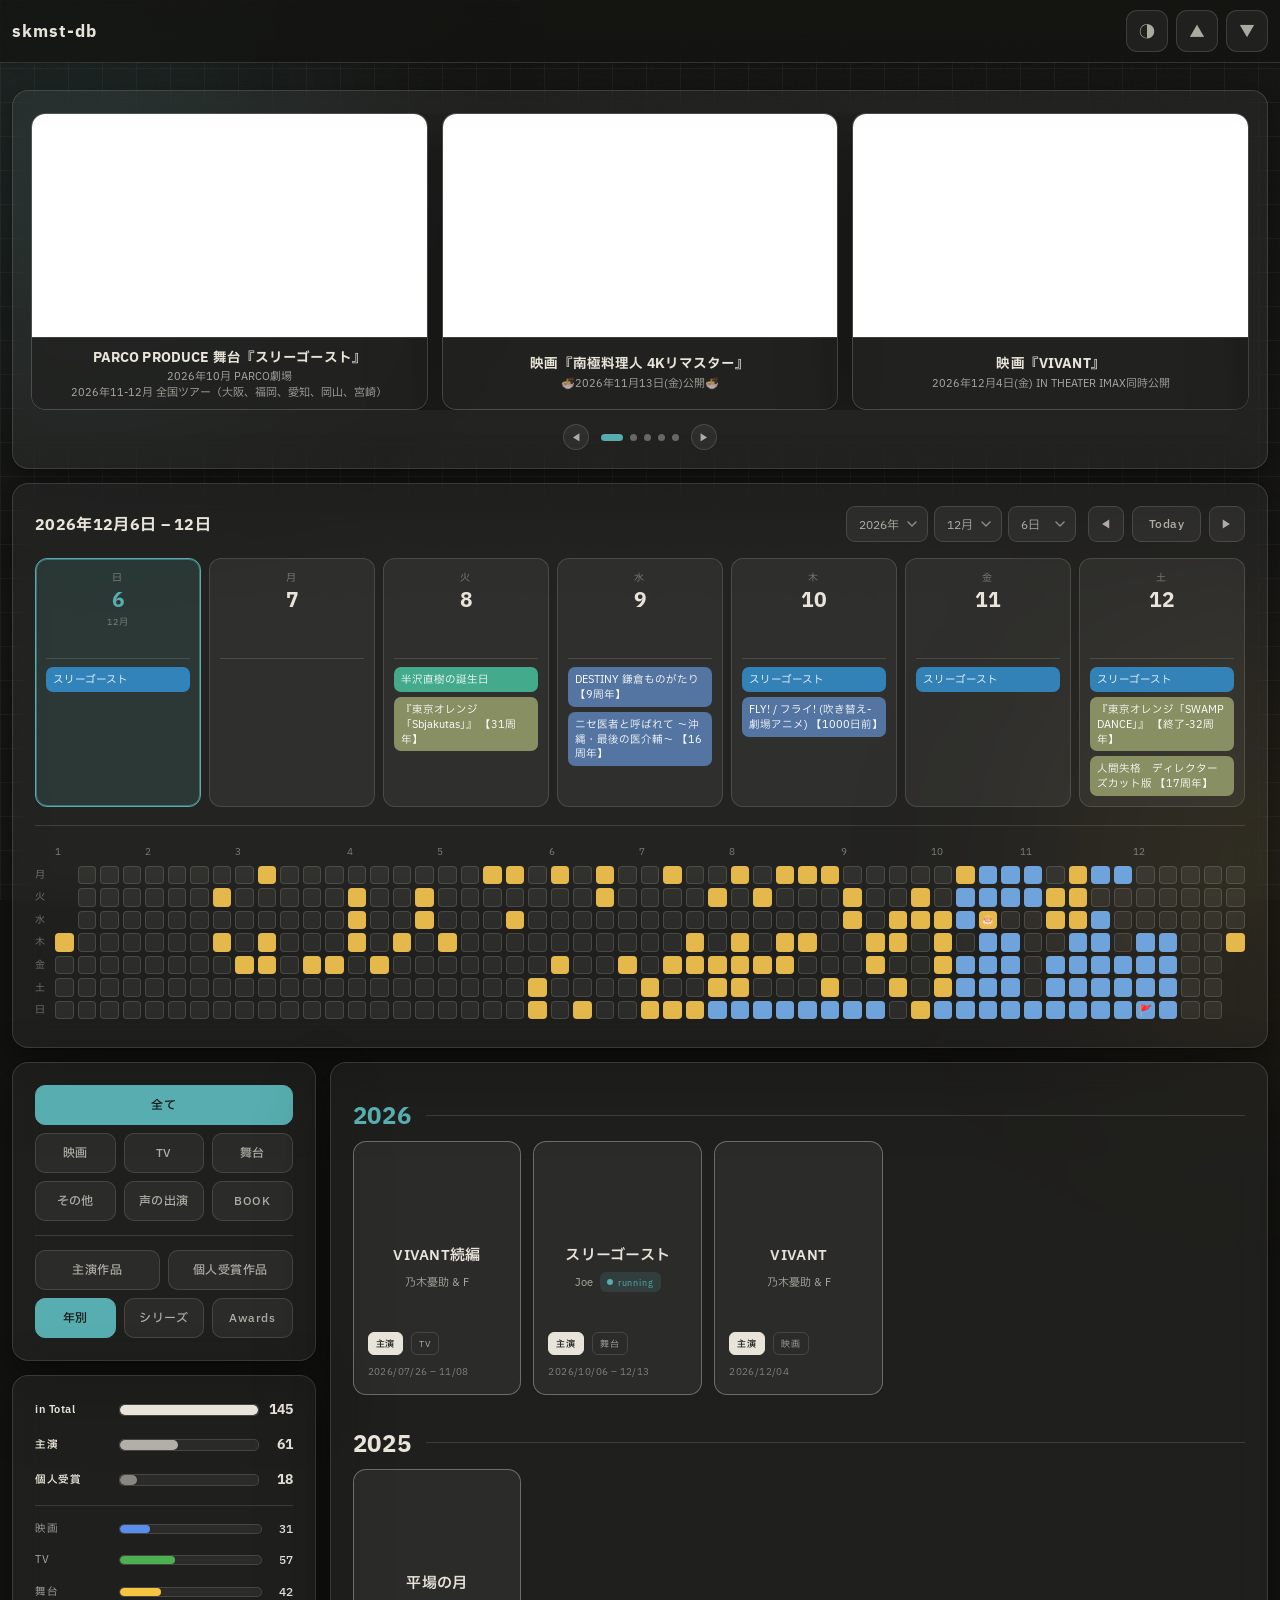
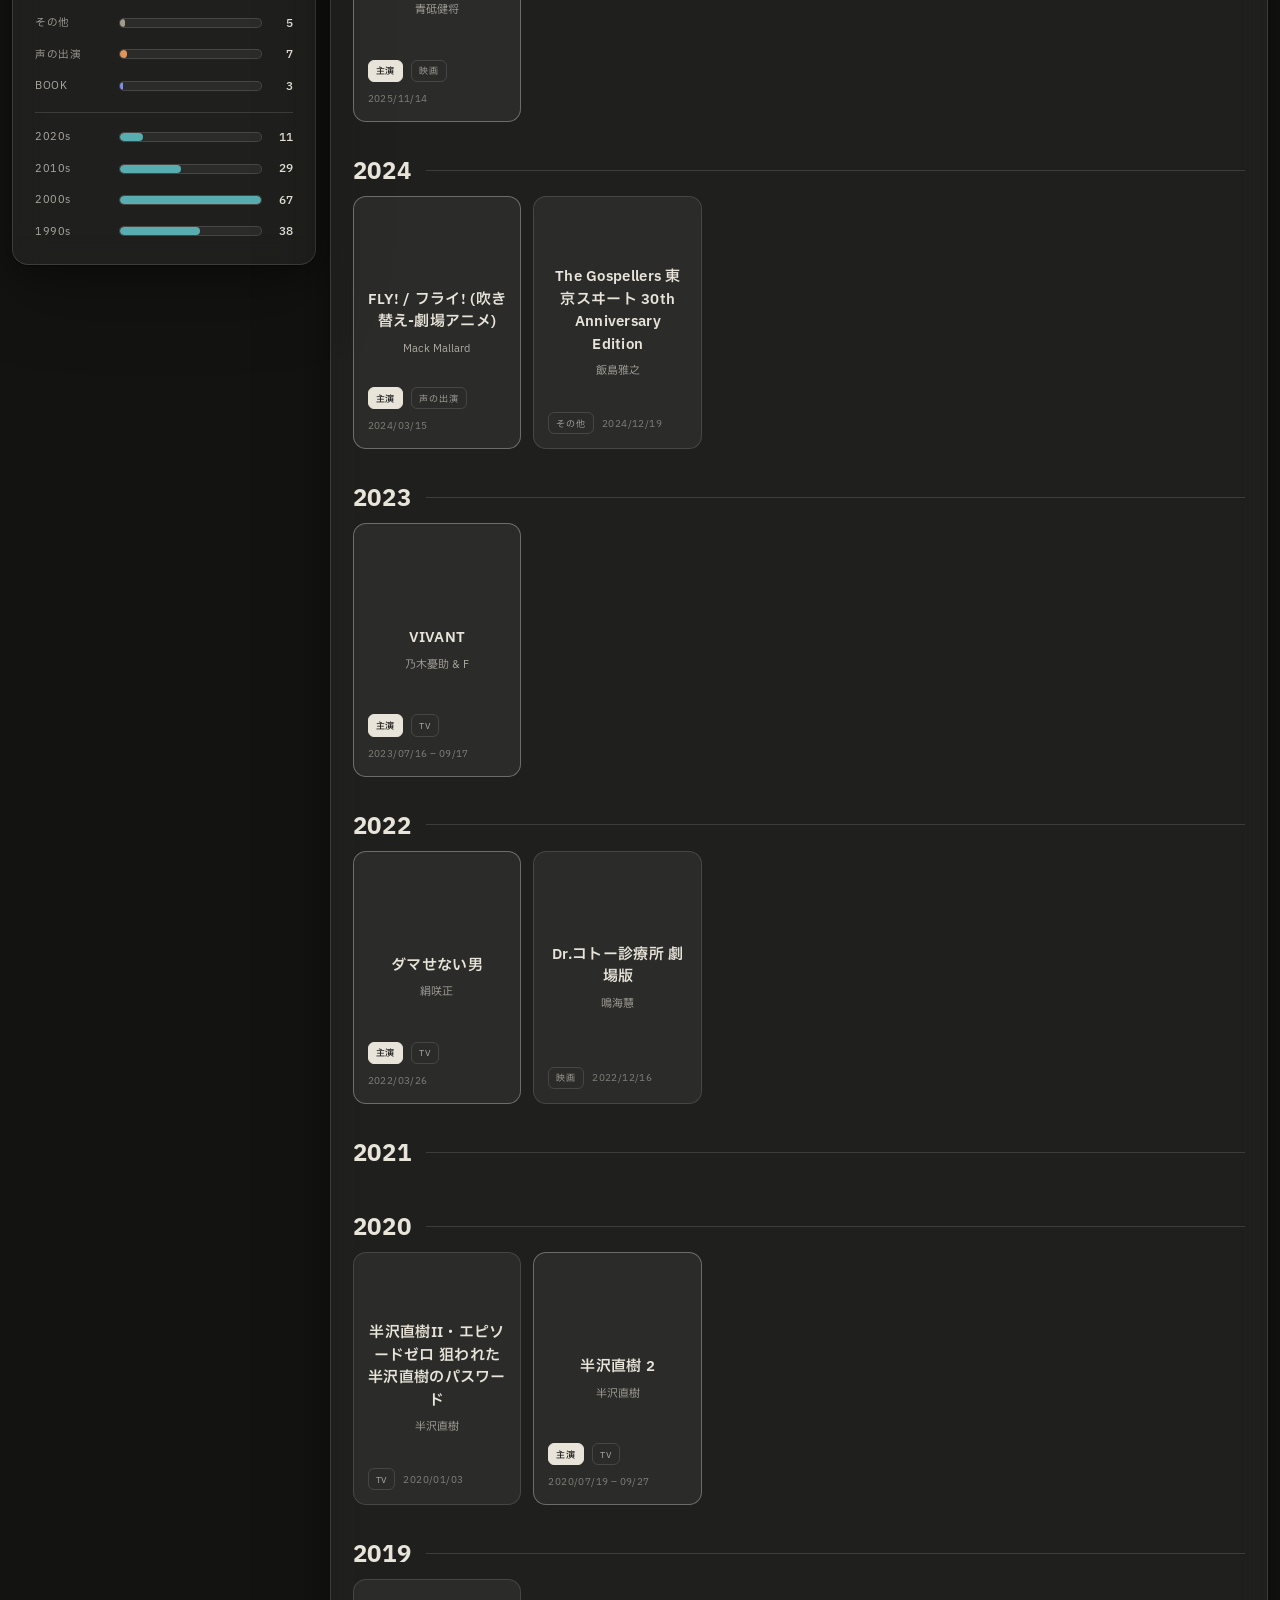
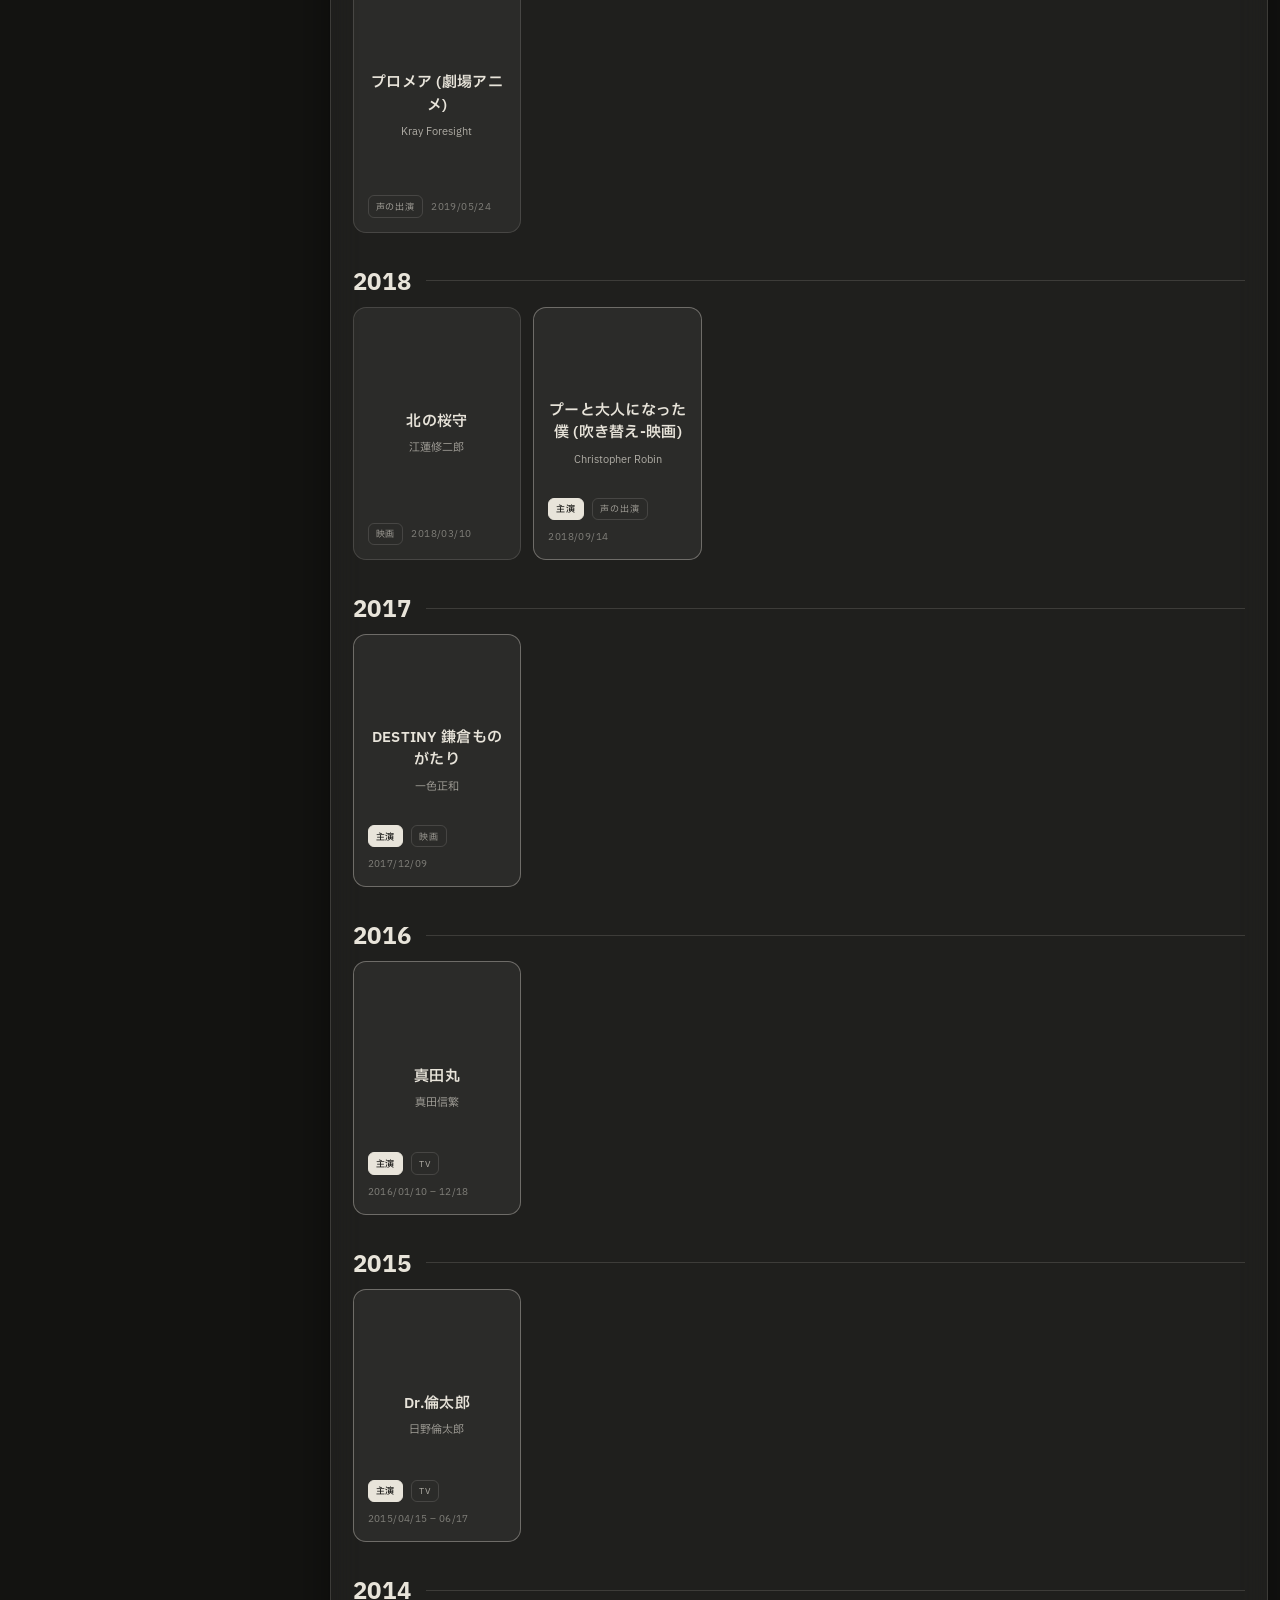
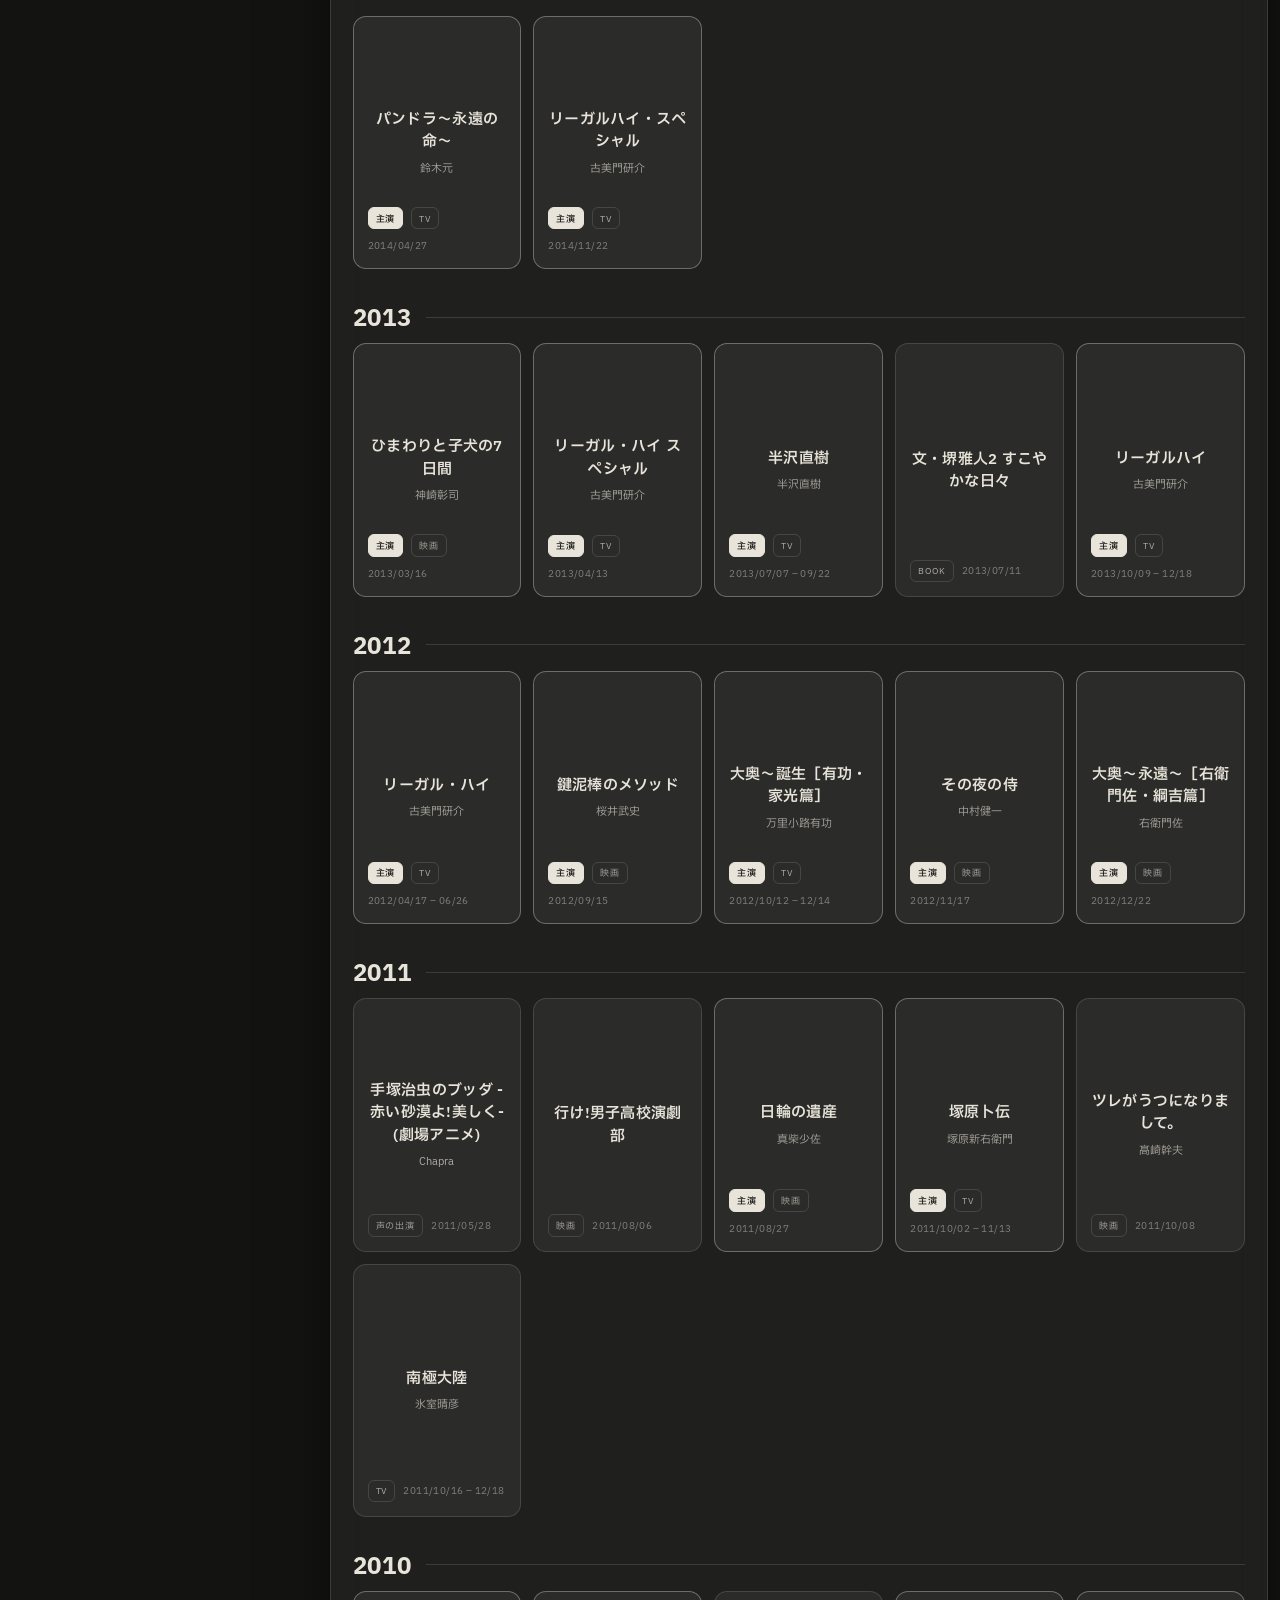
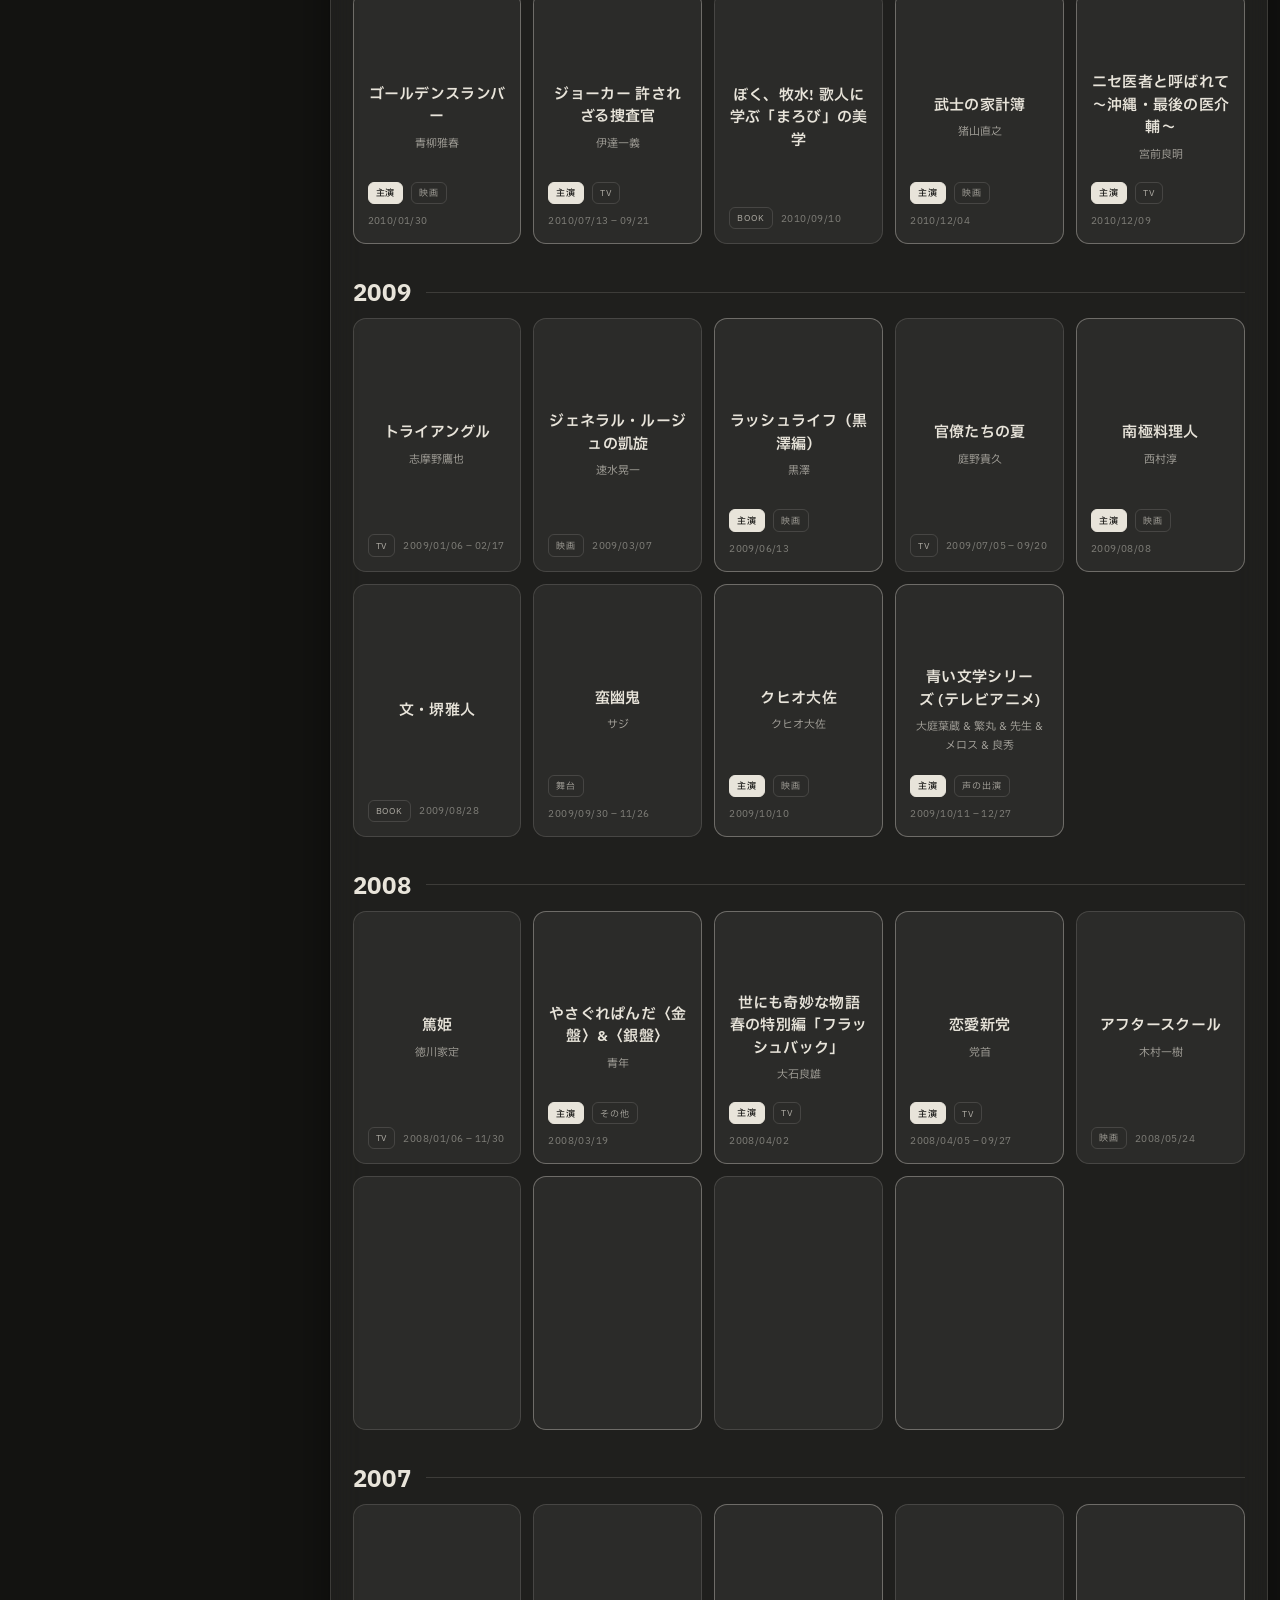
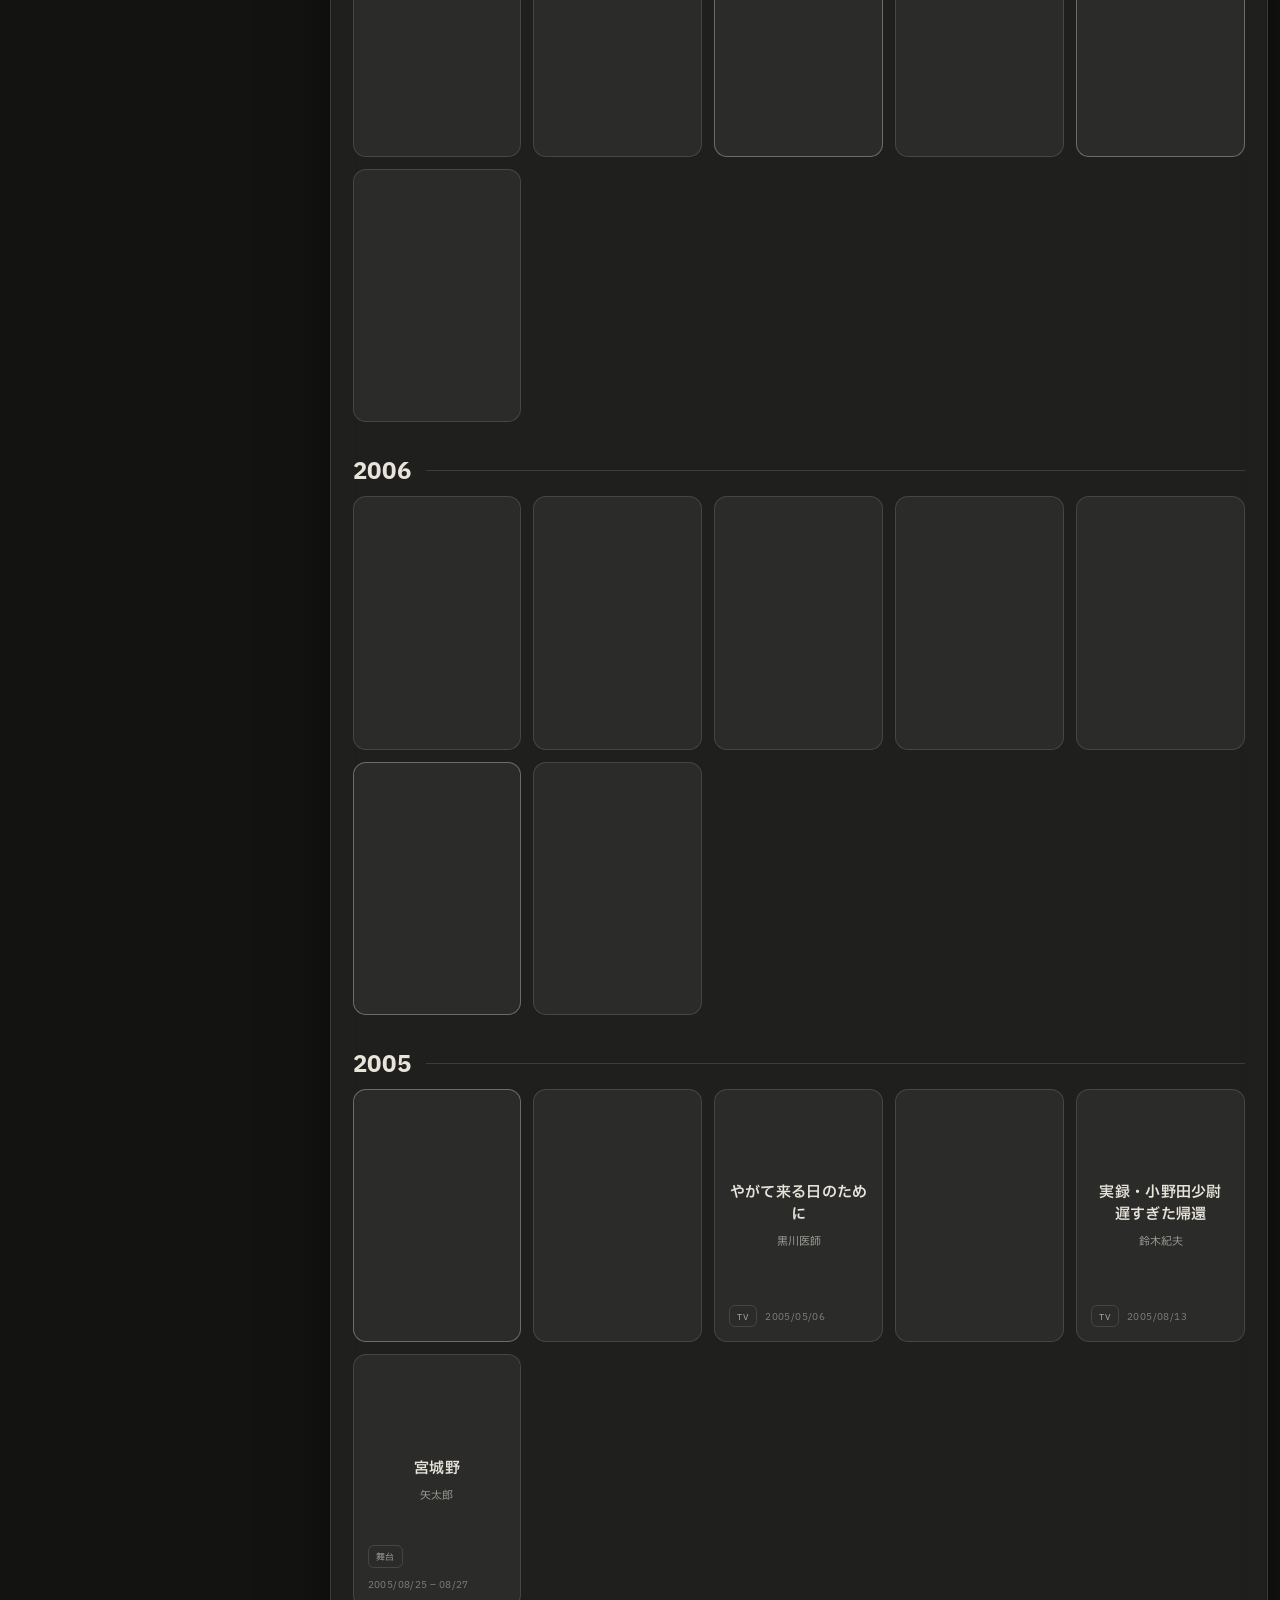
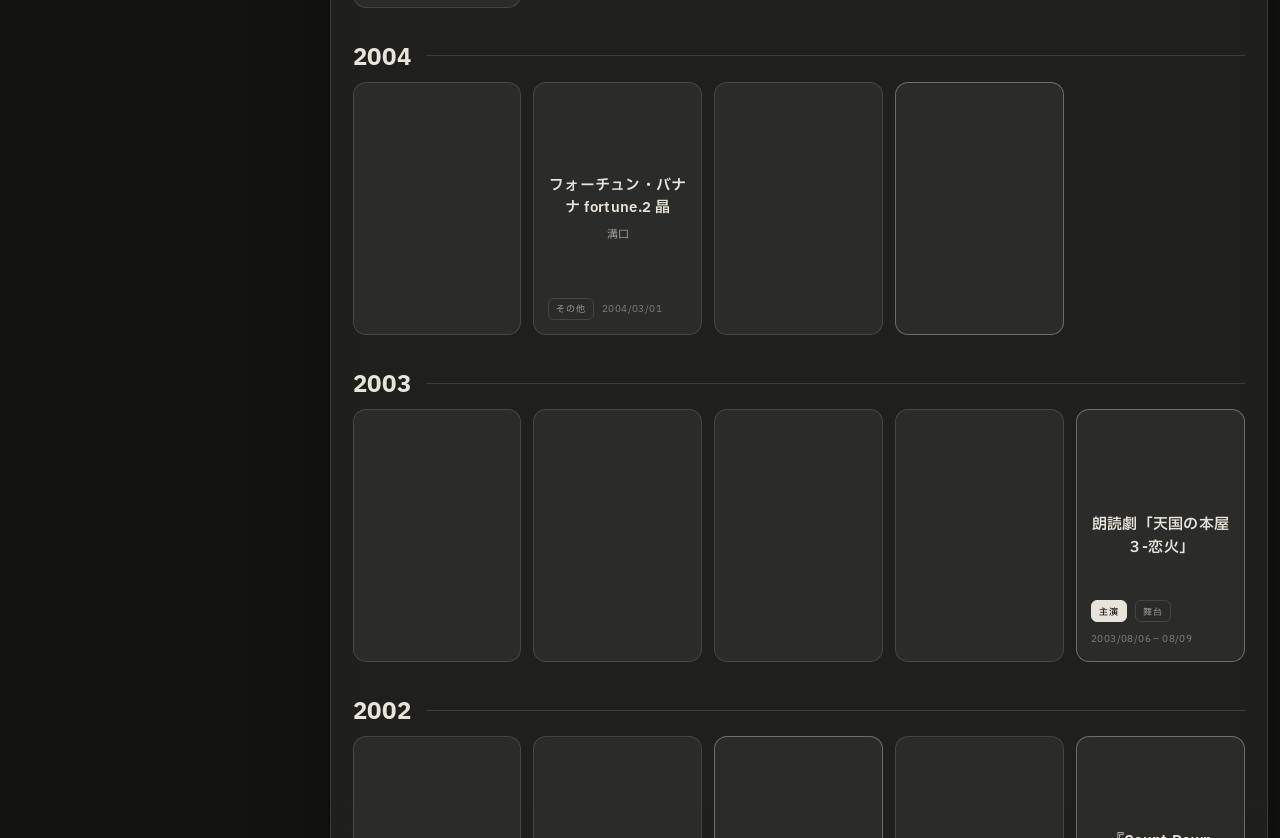
==== commit 1da4378e: "Update index.html" ====
--- a/index.html
+++ b/index.html
@@ -2803,6 +2803,10 @@
             }
         });
     </script>
+    <script>
+        window.va = window.va || function () { (window.vaq = window.vaq || []).push(arguments); };
+    </script>
+    <script defer src="/_vercel/insights/script.js"></script>
 </body>
 
 </html>
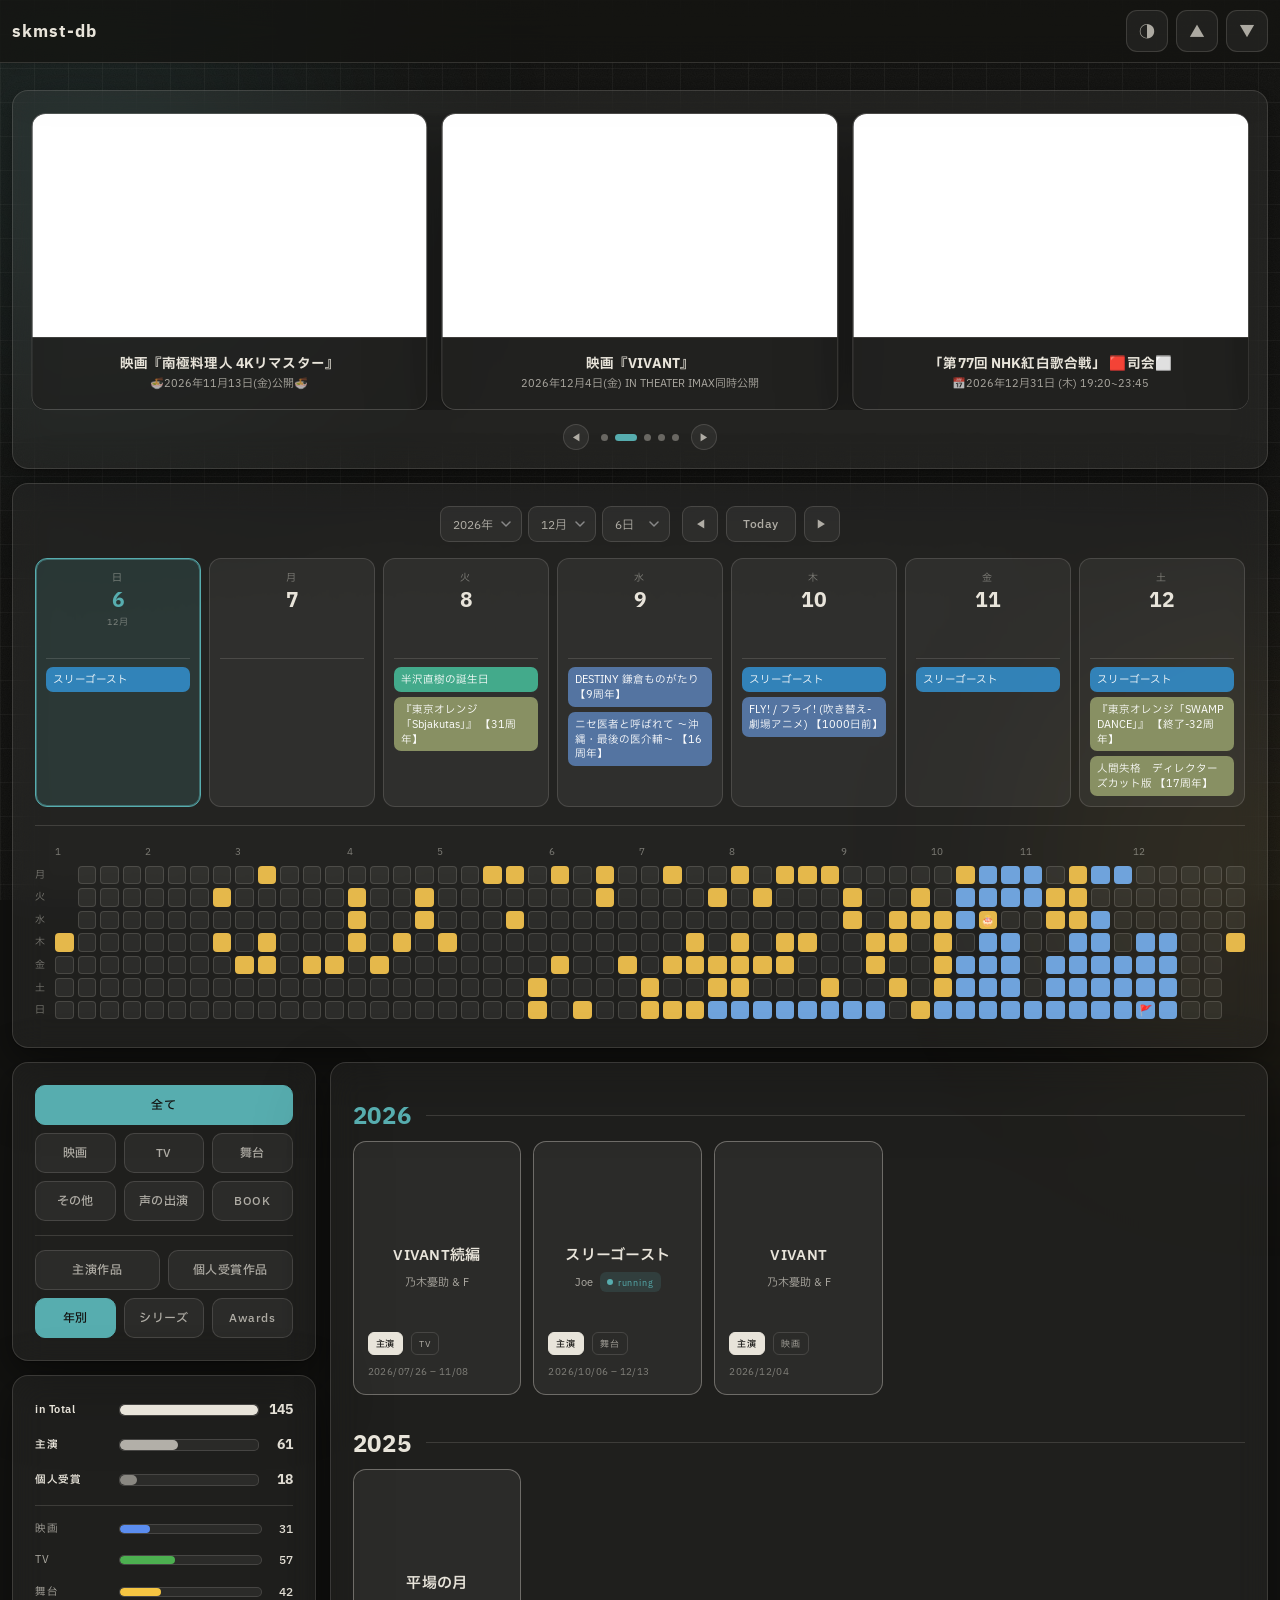
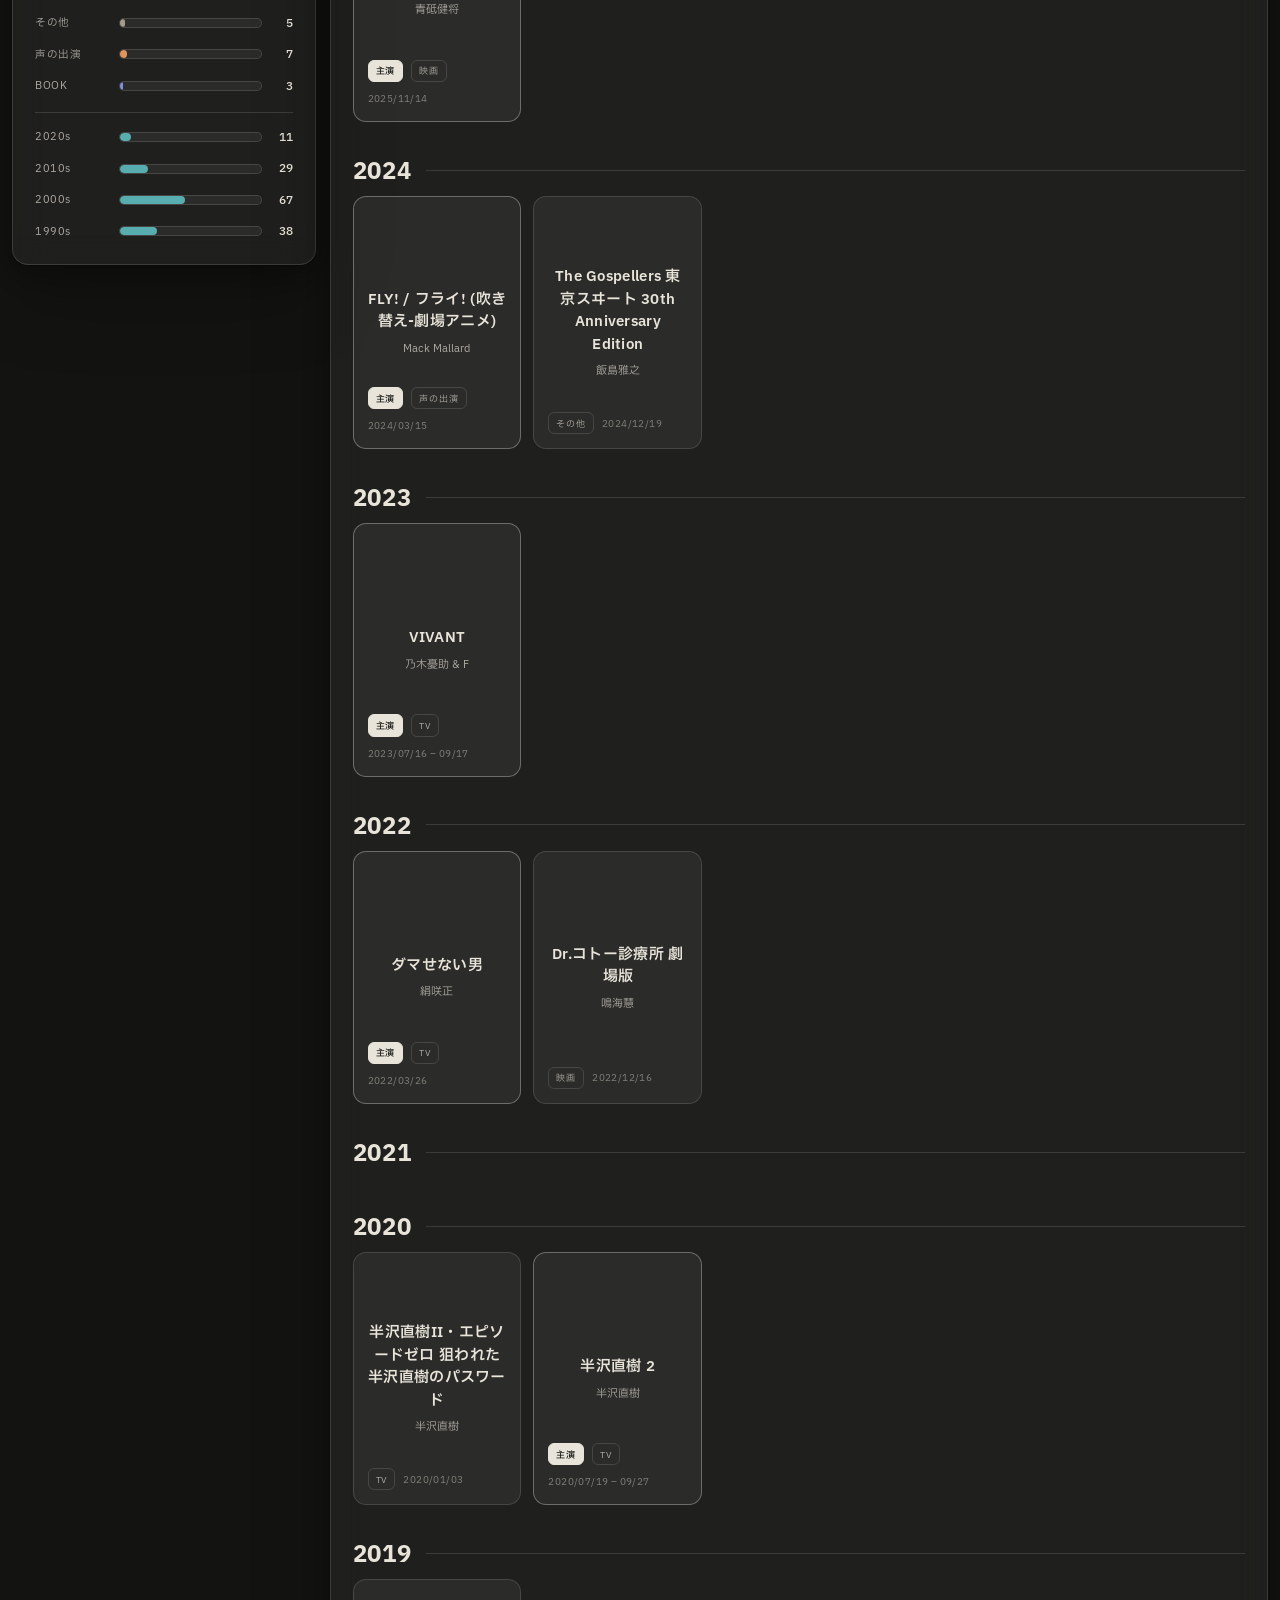
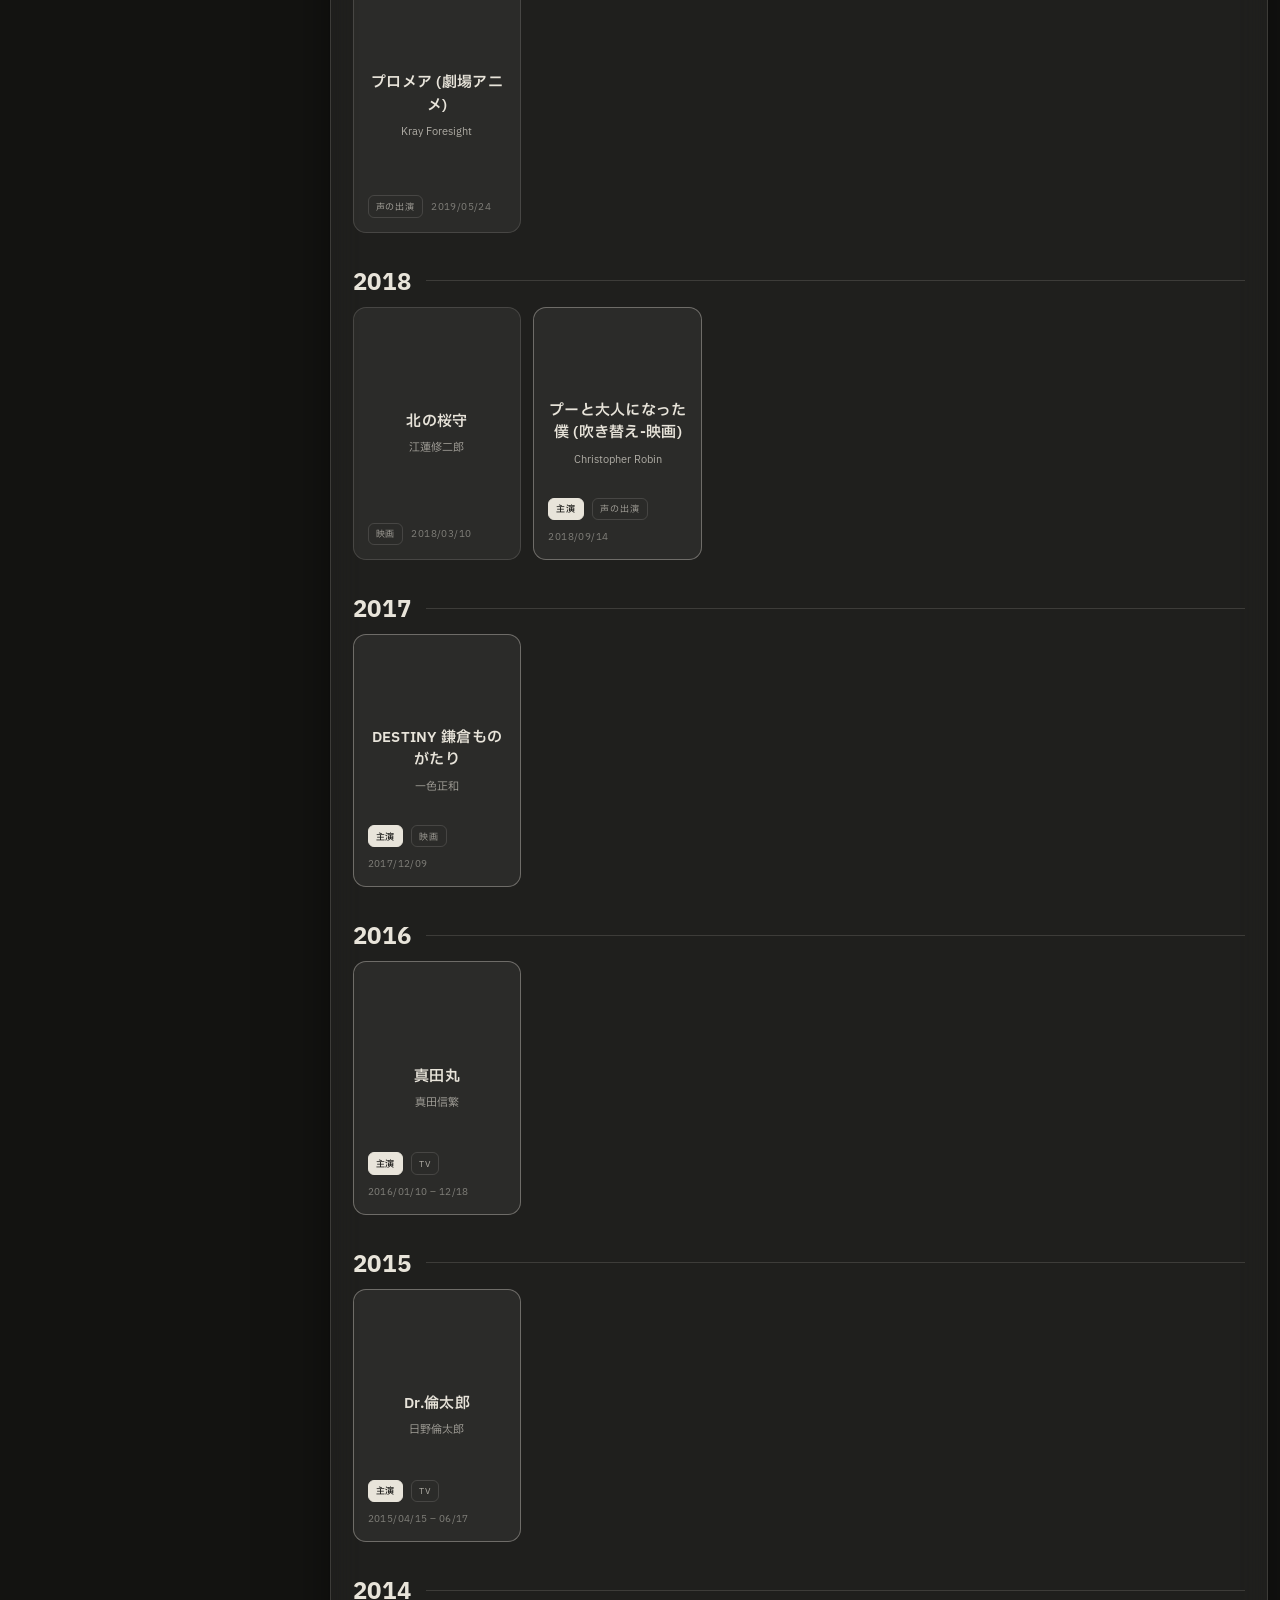
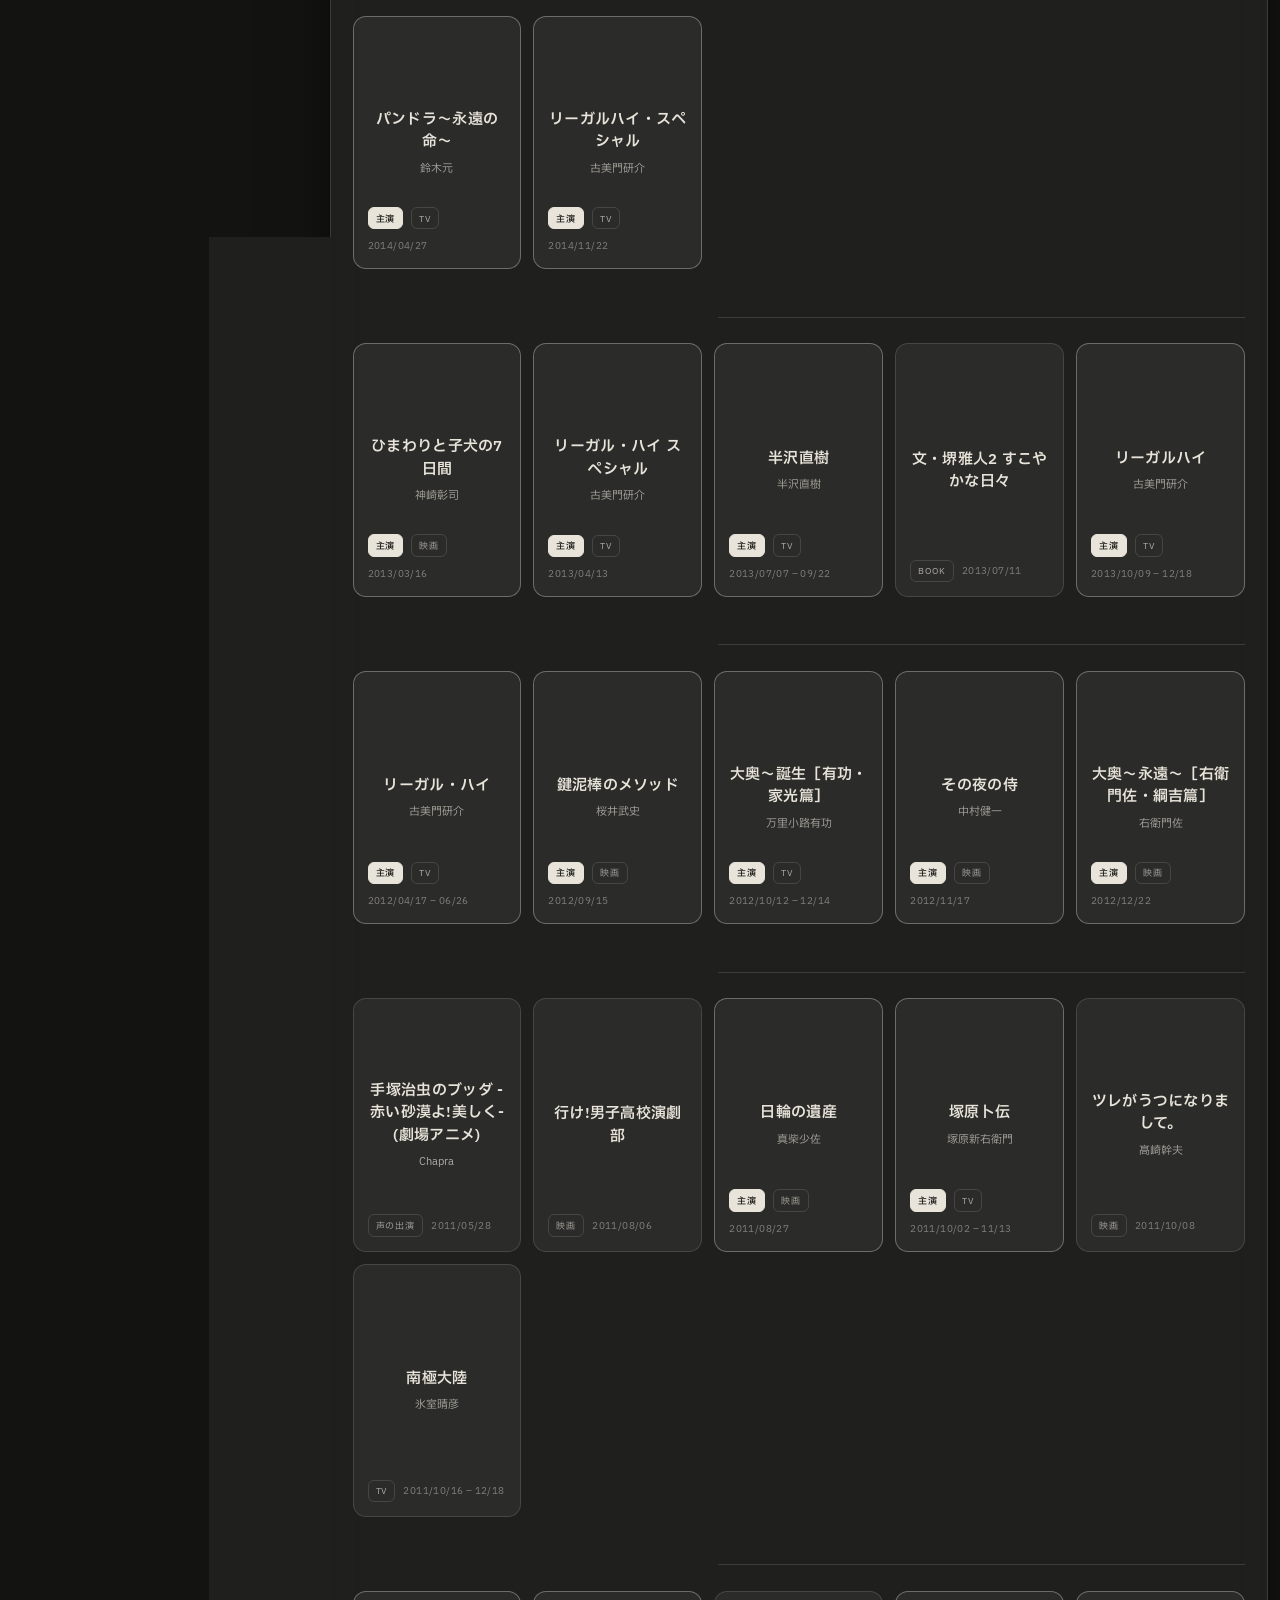
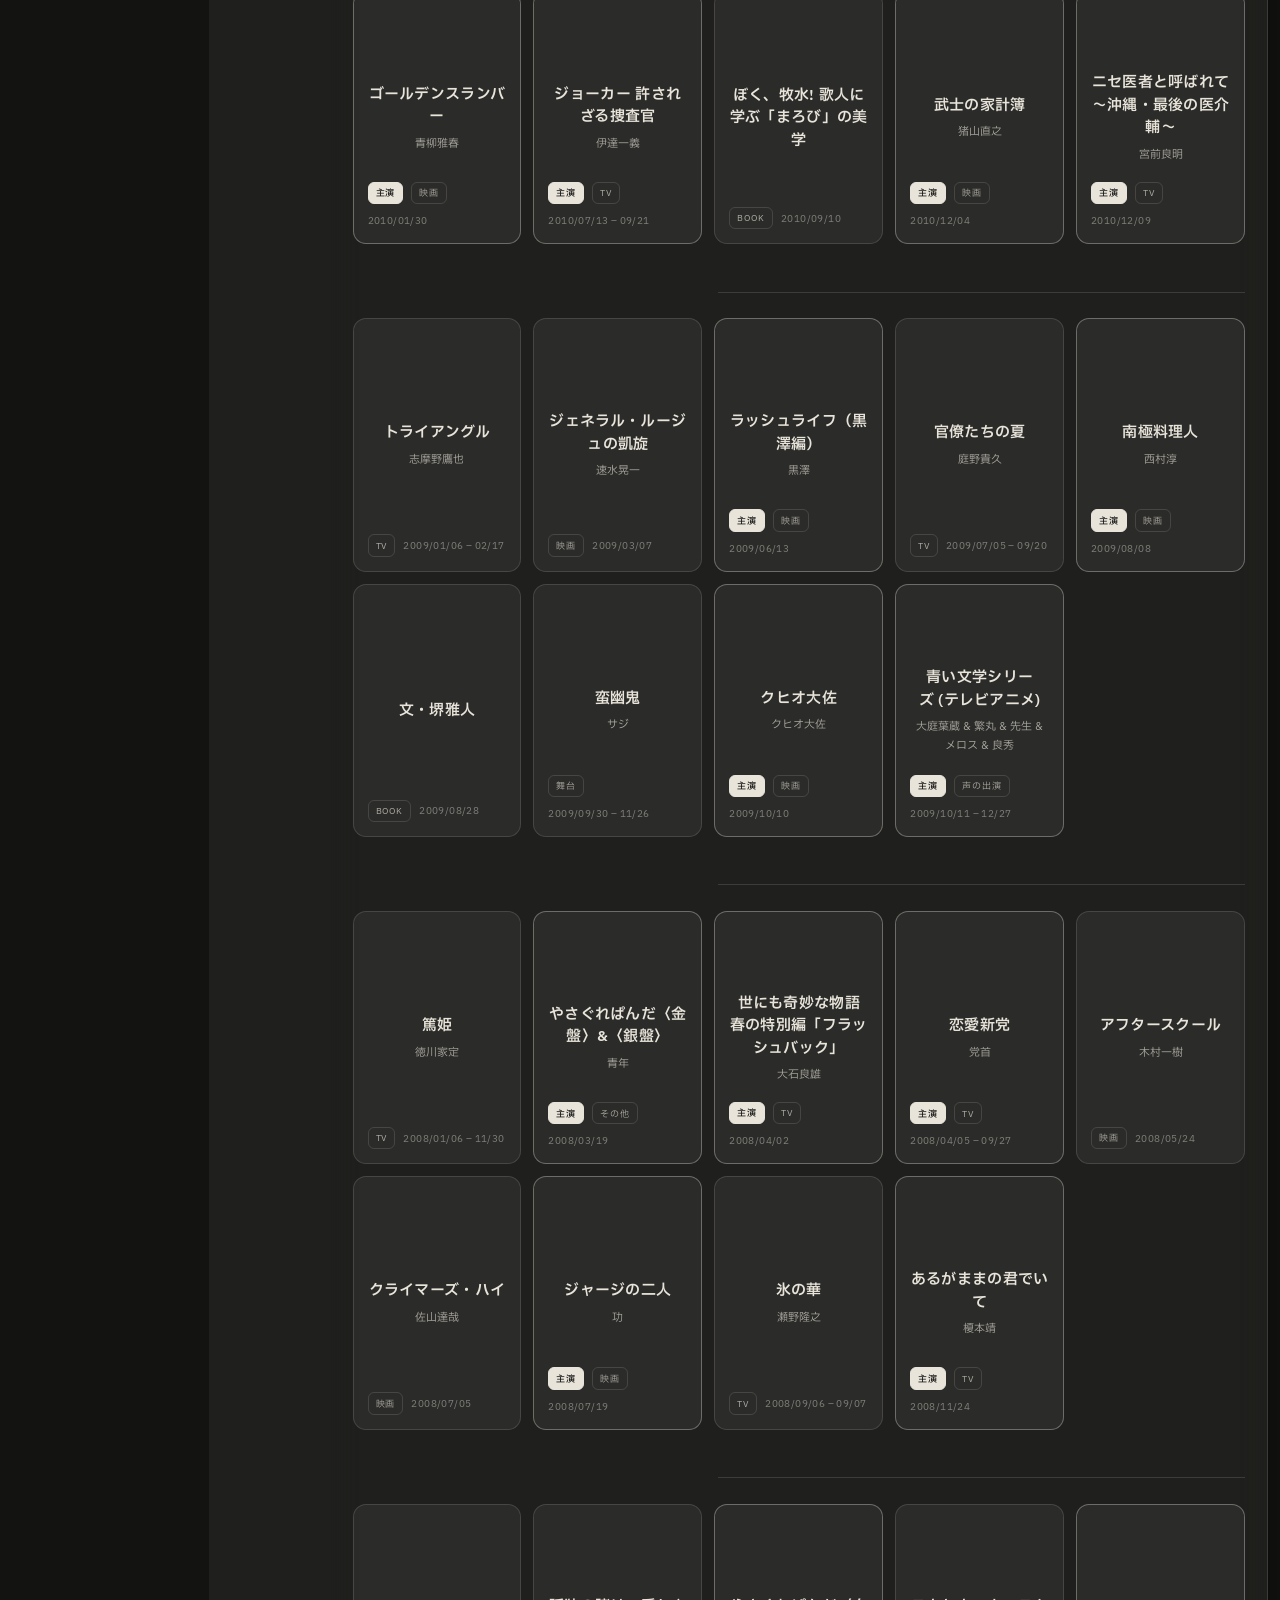
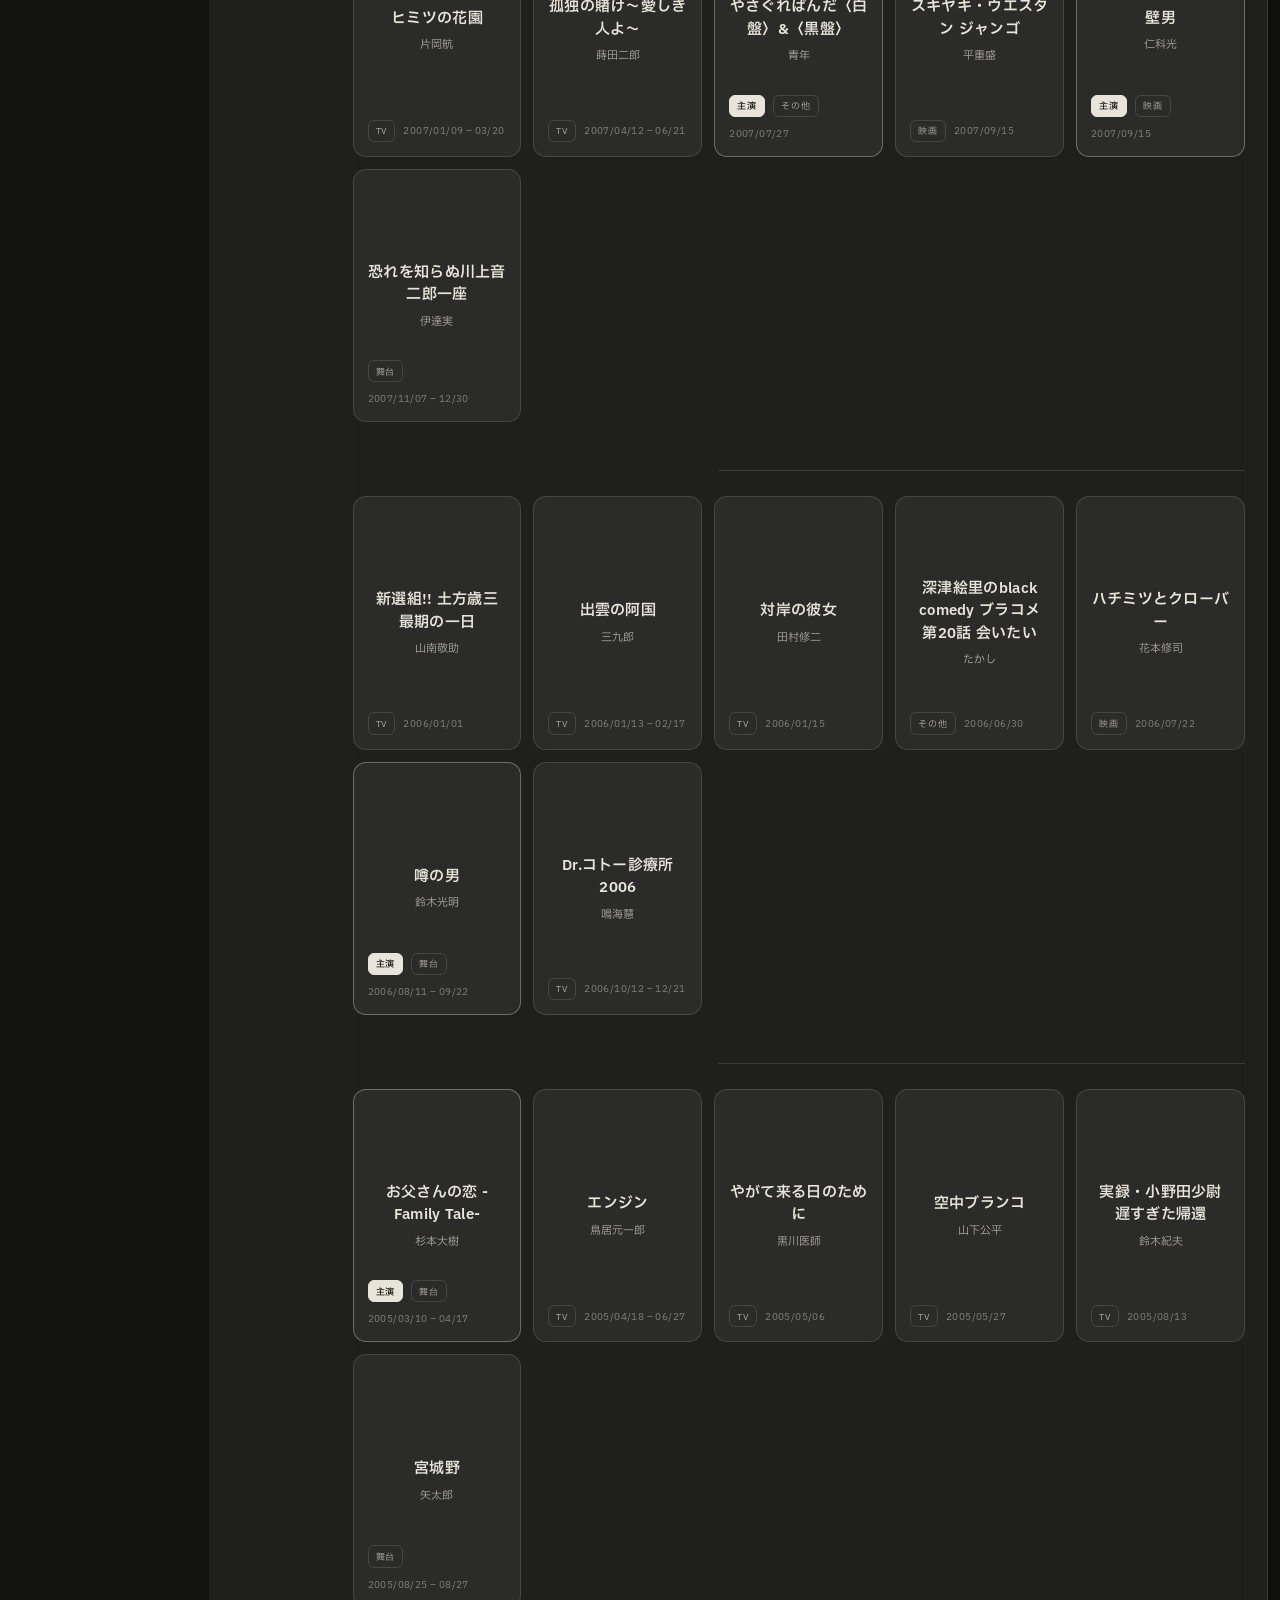
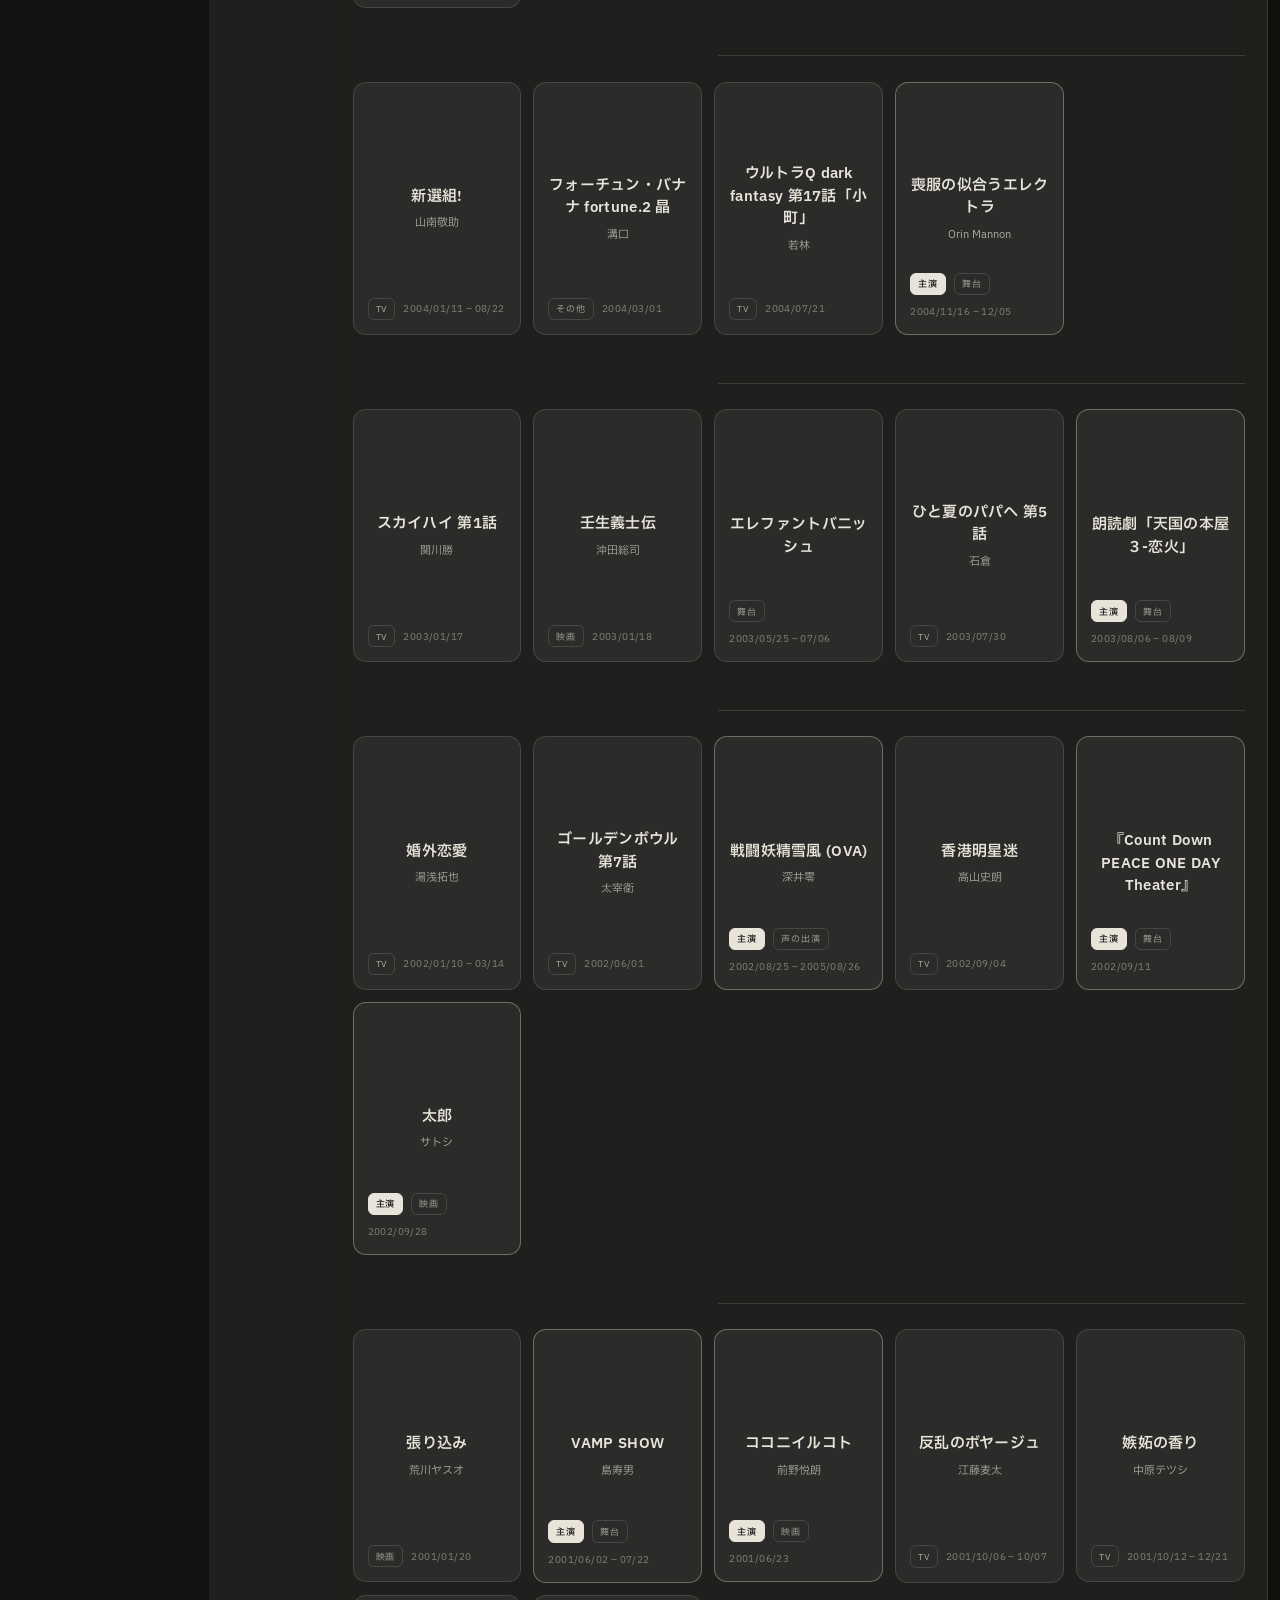
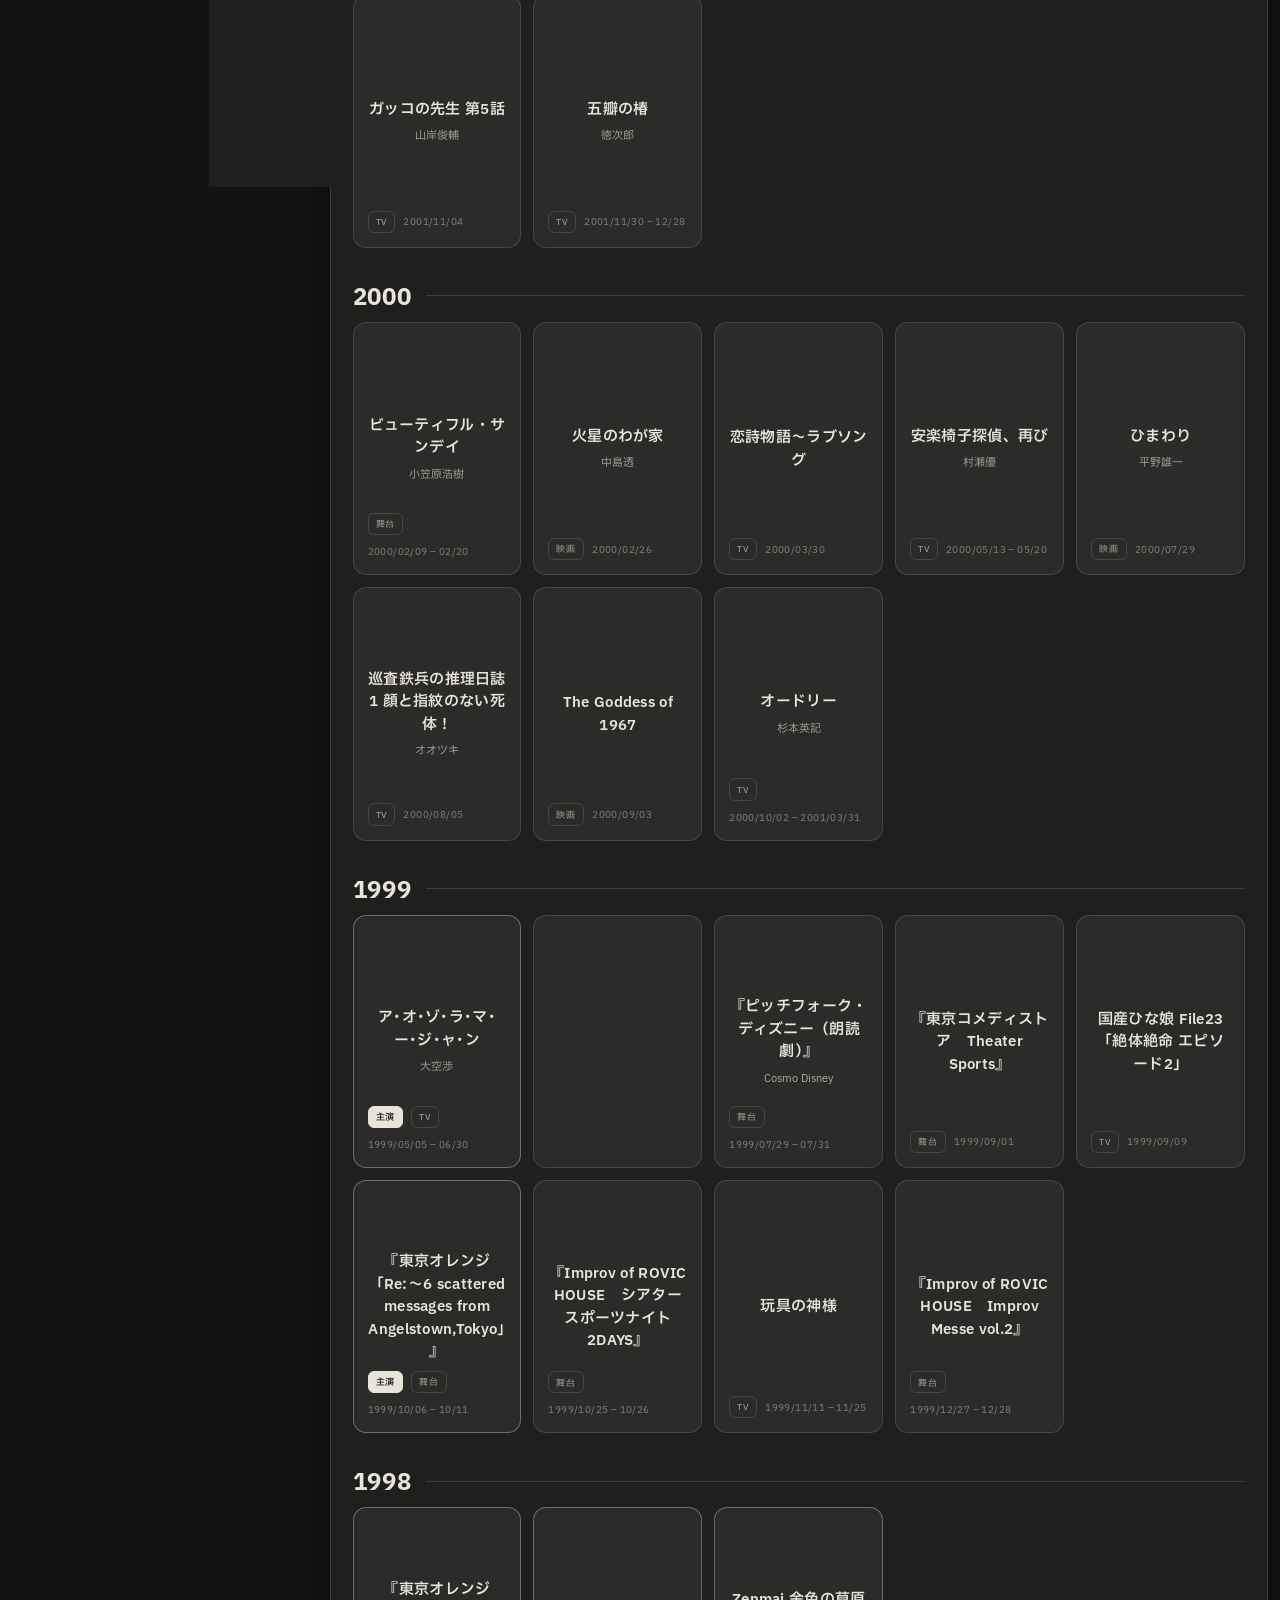
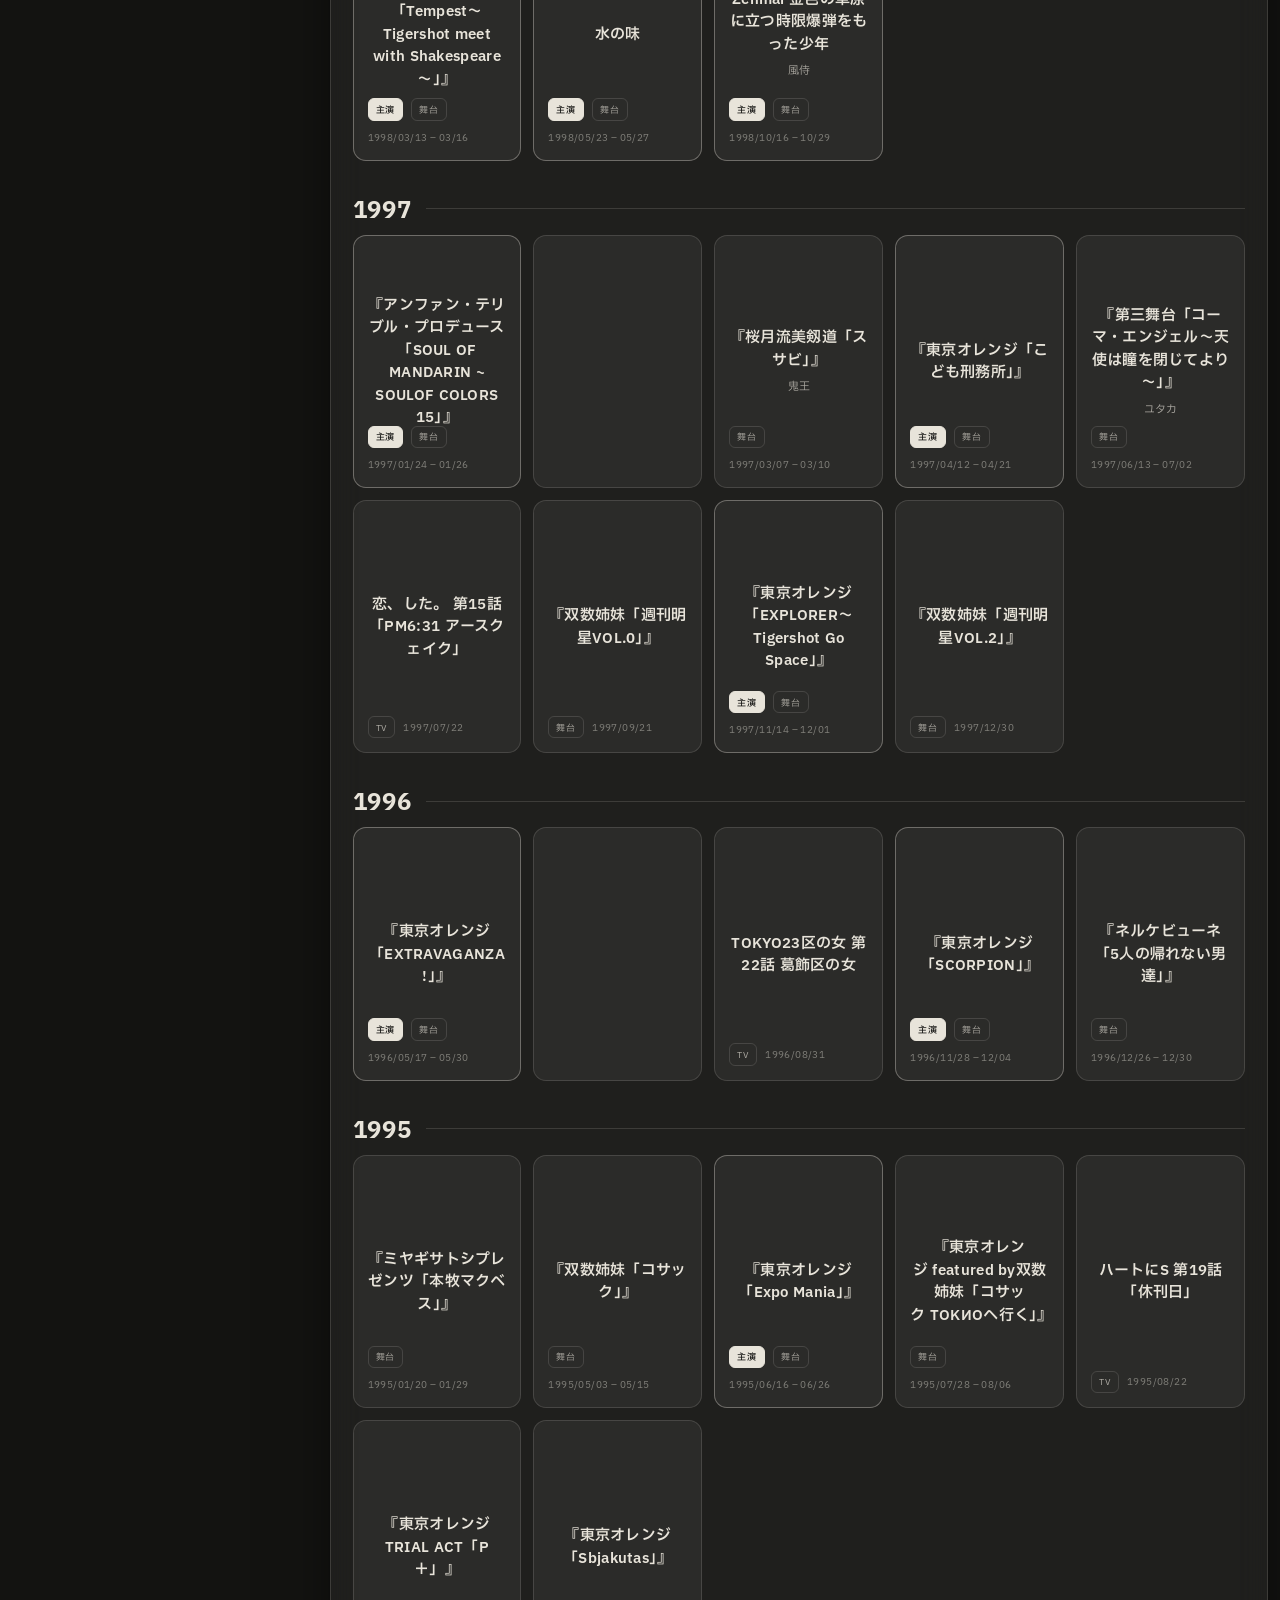
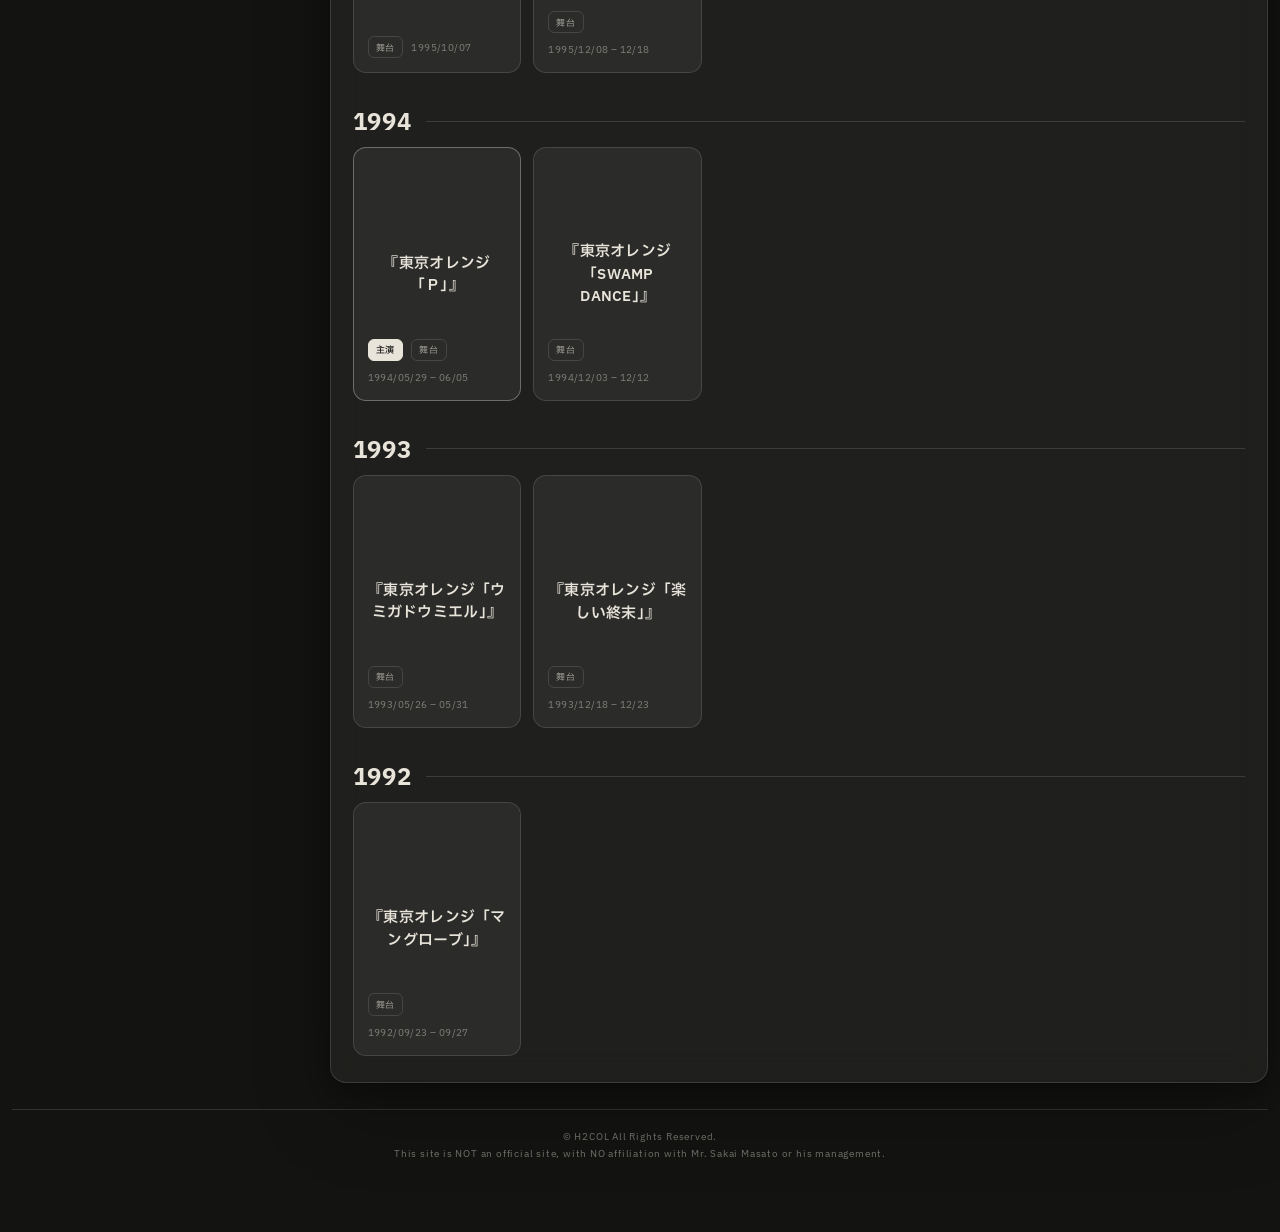
==== commit bb4a7938: "Update index.html" ====
--- a/index.html
+++ b/index.html
@@ -659,18 +659,11 @@
         /* ---------- Calendar (anniversary week view) ---------- */
         .cal-header {
             display: flex;
-            justify-content: space-between;
+            justify-content: center;
             align-items: center;
             gap: 14px;
             flex-wrap: wrap;
             margin-bottom: 16px;
-        }
-
-        .cal-title {
-            font-size: 16px;
-            font-weight: 700;
-            font-variant-numeric: tabular-nums;
-            letter-spacing: .02em;
         }
 
         .cal-controls {
@@ -1526,10 +1519,6 @@
             .carousel-name {
                 font-size: 14px;
             }
-
-            .cal-header {
-                align-items: flex-start;
-            }
         }
 
         @media (max-width: 560px) {
@@ -1547,12 +1536,11 @@
             }
 
             .cal-week {
-                flex-direction: column;
-                overflow-x: visible;
+                overflow-x: auto;
             }
 
             .cal-day {
-                flex: none;
+                flex: 0 0 172px;
                 min-height: auto;
             }
 
@@ -1640,7 +1628,6 @@
 
             <section class="card c-calendar" aria-label="カレンダー">
                 <div class="cal-header">
-                    <div class="cal-title" id="cal-title"></div>
                     <div class="cal-controls">
                         <div class="cal-selects">
                             <select id="cal-year" aria-label="年"></select>
@@ -2088,7 +2075,6 @@
             }
             (async function initCalendar() {
                 const weekEl = document.getElementById('cal-week');
-                const titleEl = document.getElementById('cal-title');
                 const yearSel = document.getElementById('cal-year');
                 const monthSel = document.getElementById('cal-month');
                 const daySel = document.getElementById('cal-day');
@@ -2182,7 +2168,6 @@
                 function render() {
                     const days = Array.from({ length: 7 }, (_, i) => createJSTDate(weekStart.getUTCFullYear(), weekStart.getUTCMonth(), weekStart.getUTCDate() + i));
                     const today = getJSTMidnight();
-                    titleEl.textContent = rangeLabel(days[0], days[6]);
                     weekEl.innerHTML = '';
                     const wd = ['日', '月', '火', '水', '木', '金', '土'];
                     days.forEach((d, i) => {
@@ -2777,7 +2762,7 @@
                     const d = Math.floor(w.year / 10) * 10;
                     if (d in decadeCounts) decadeCounts[d]++;
                 });
-                const decadeMax = Math.max(1, ...Object.values(decadeCounts));
+                const decadeMax = denom;
                 decades.forEach(d => {
                     const count = decadeCounts[d];
                     const row = document.createElement('div');
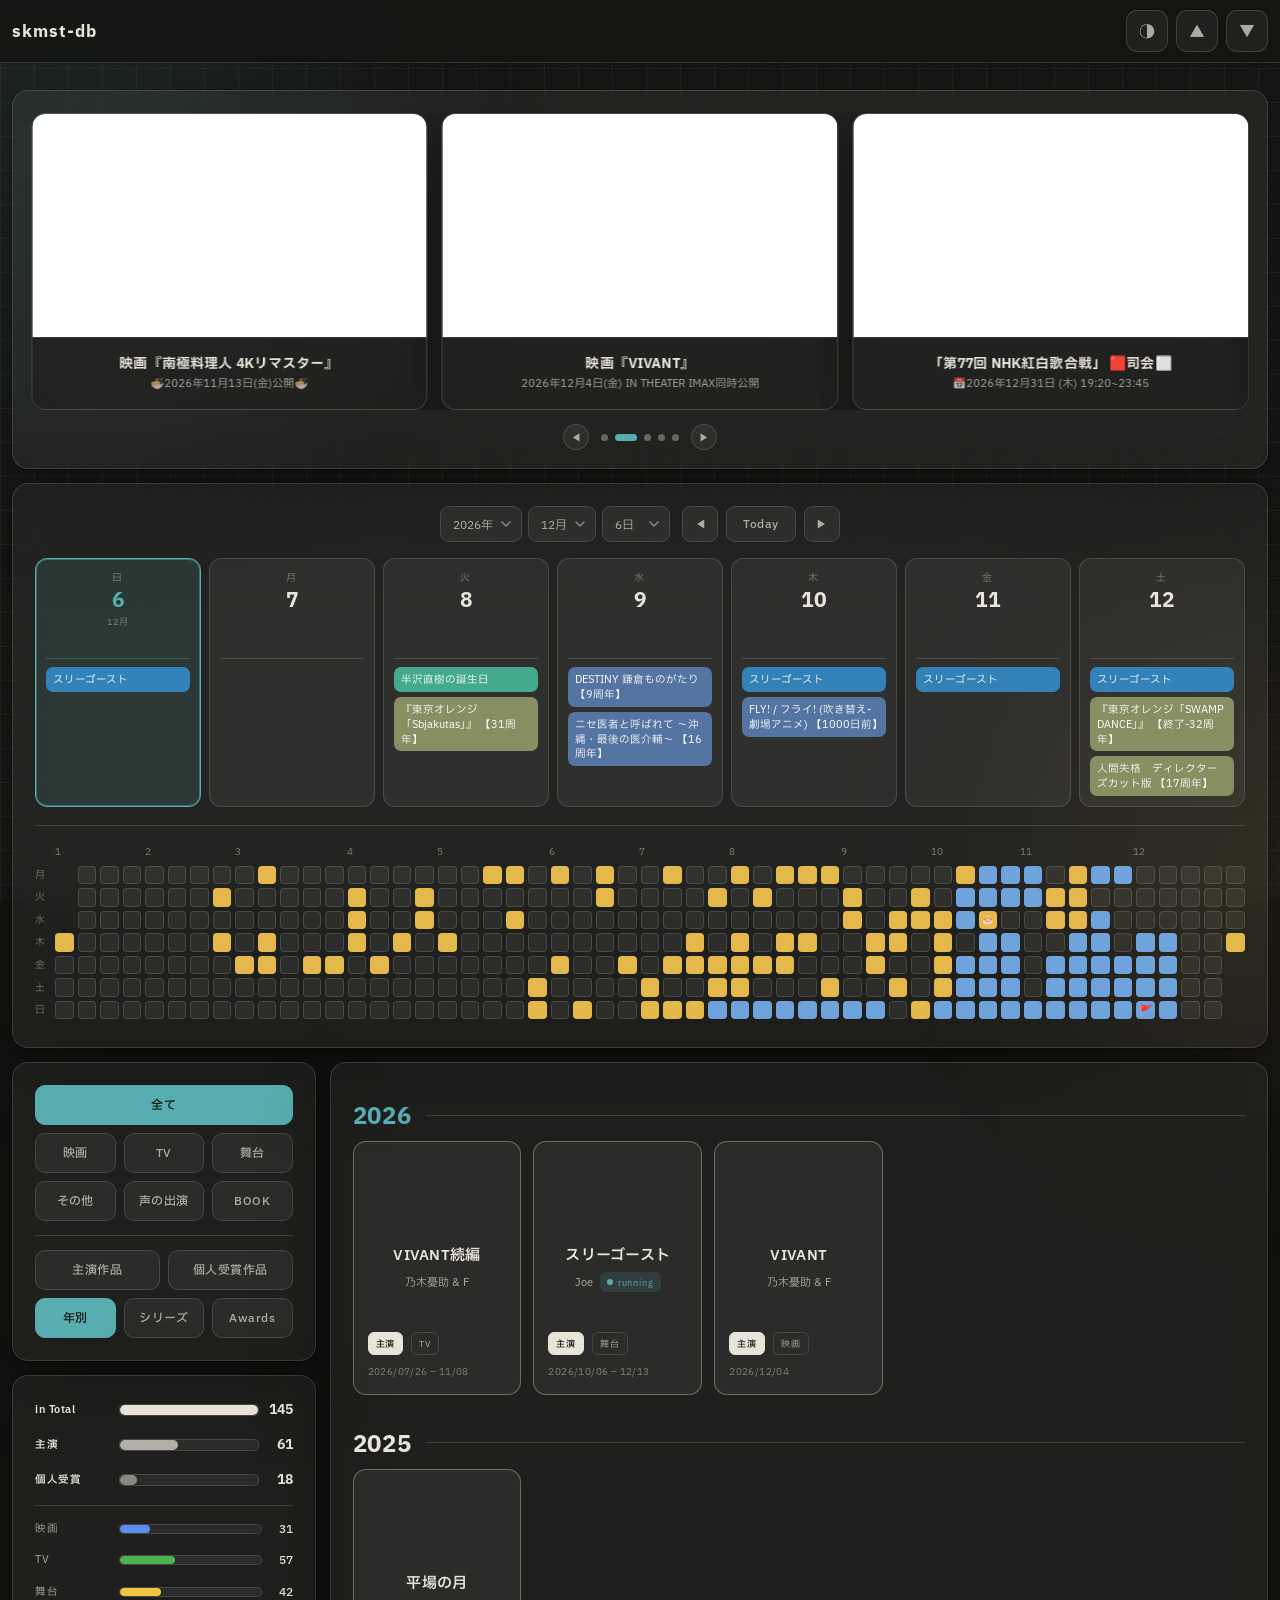
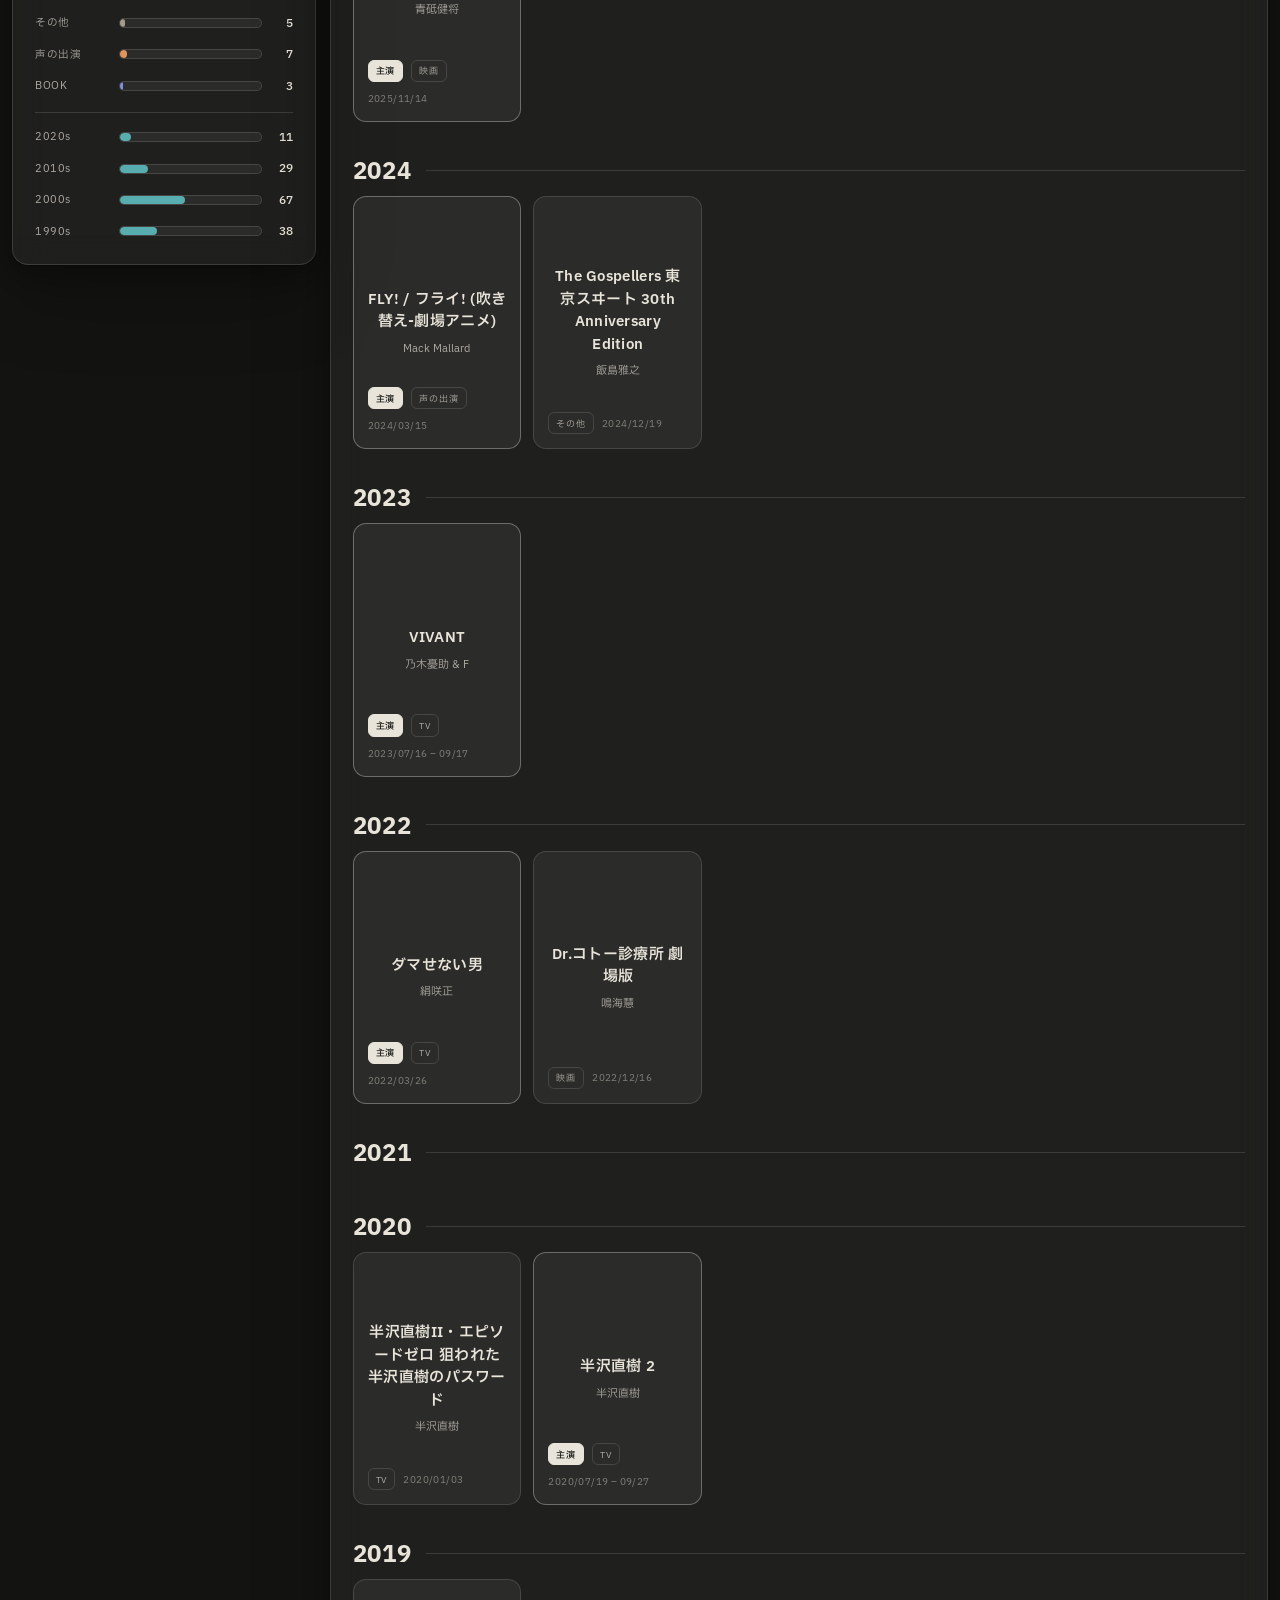
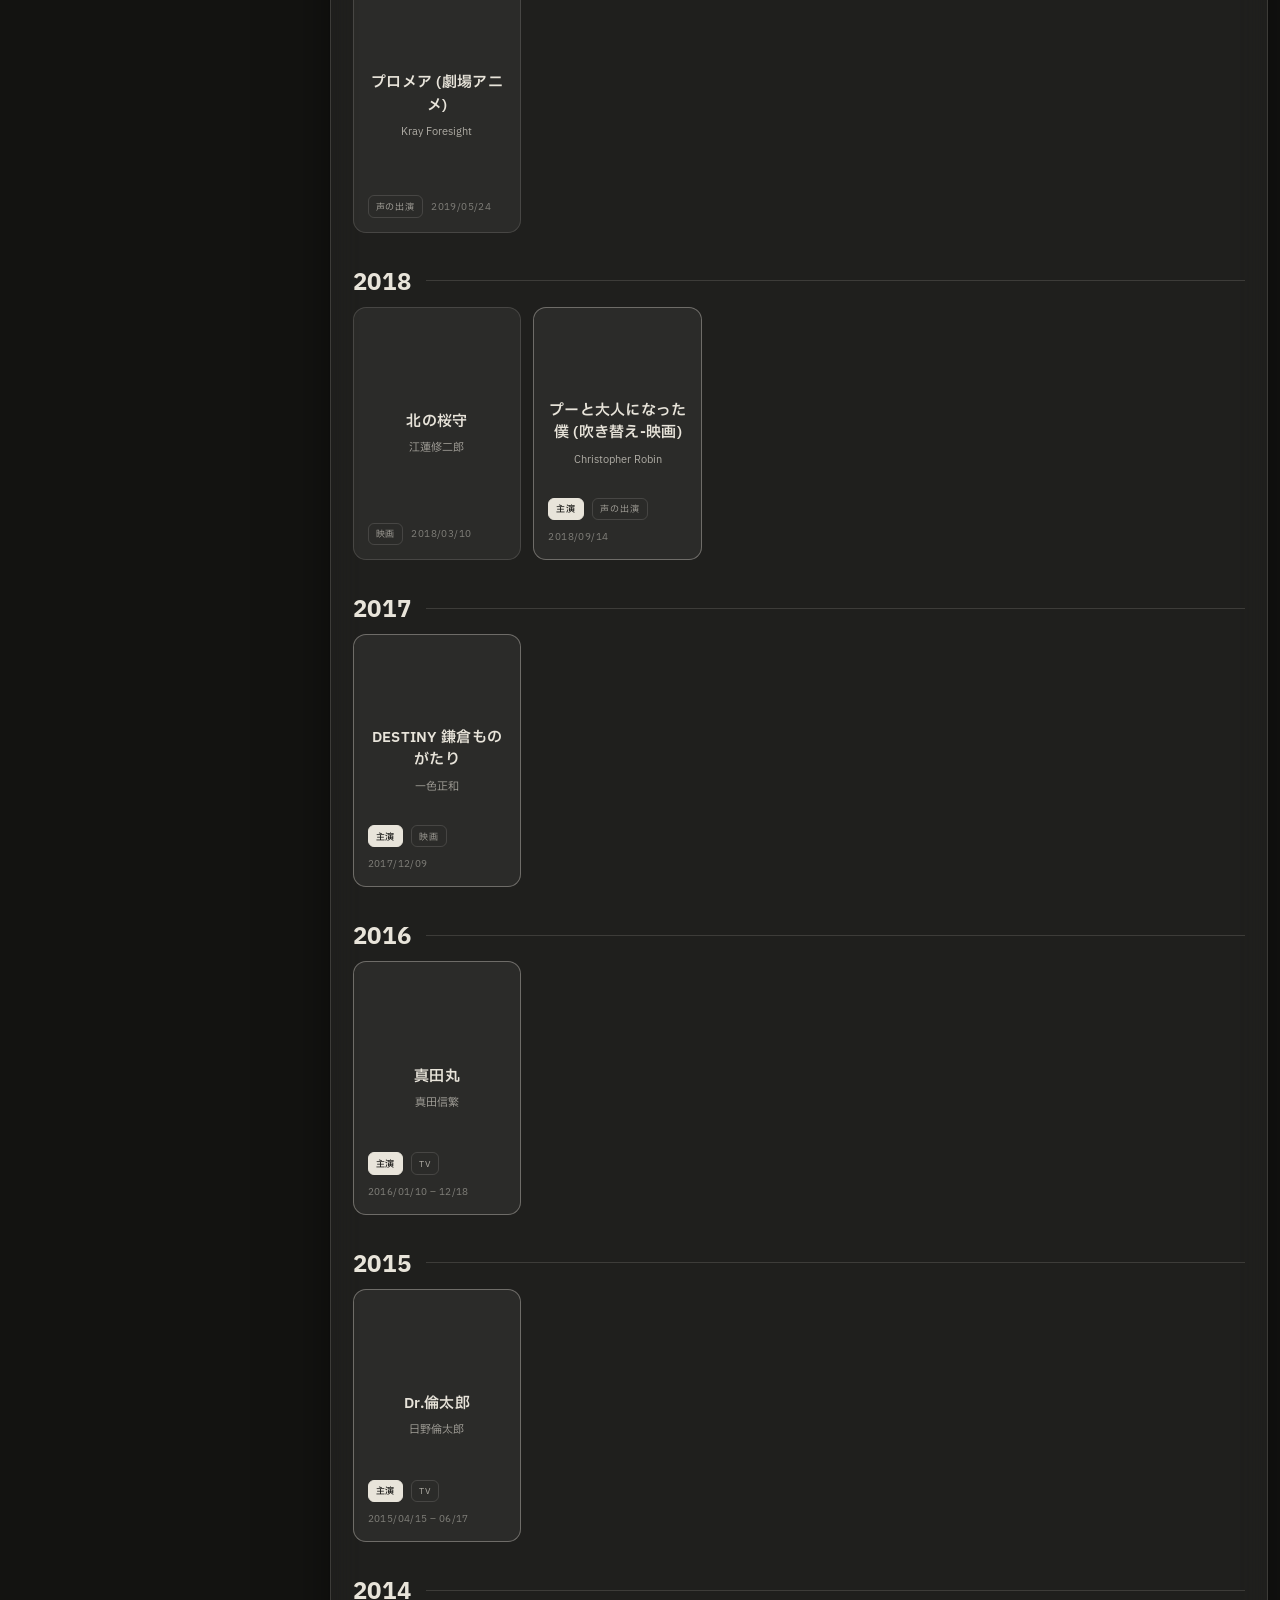
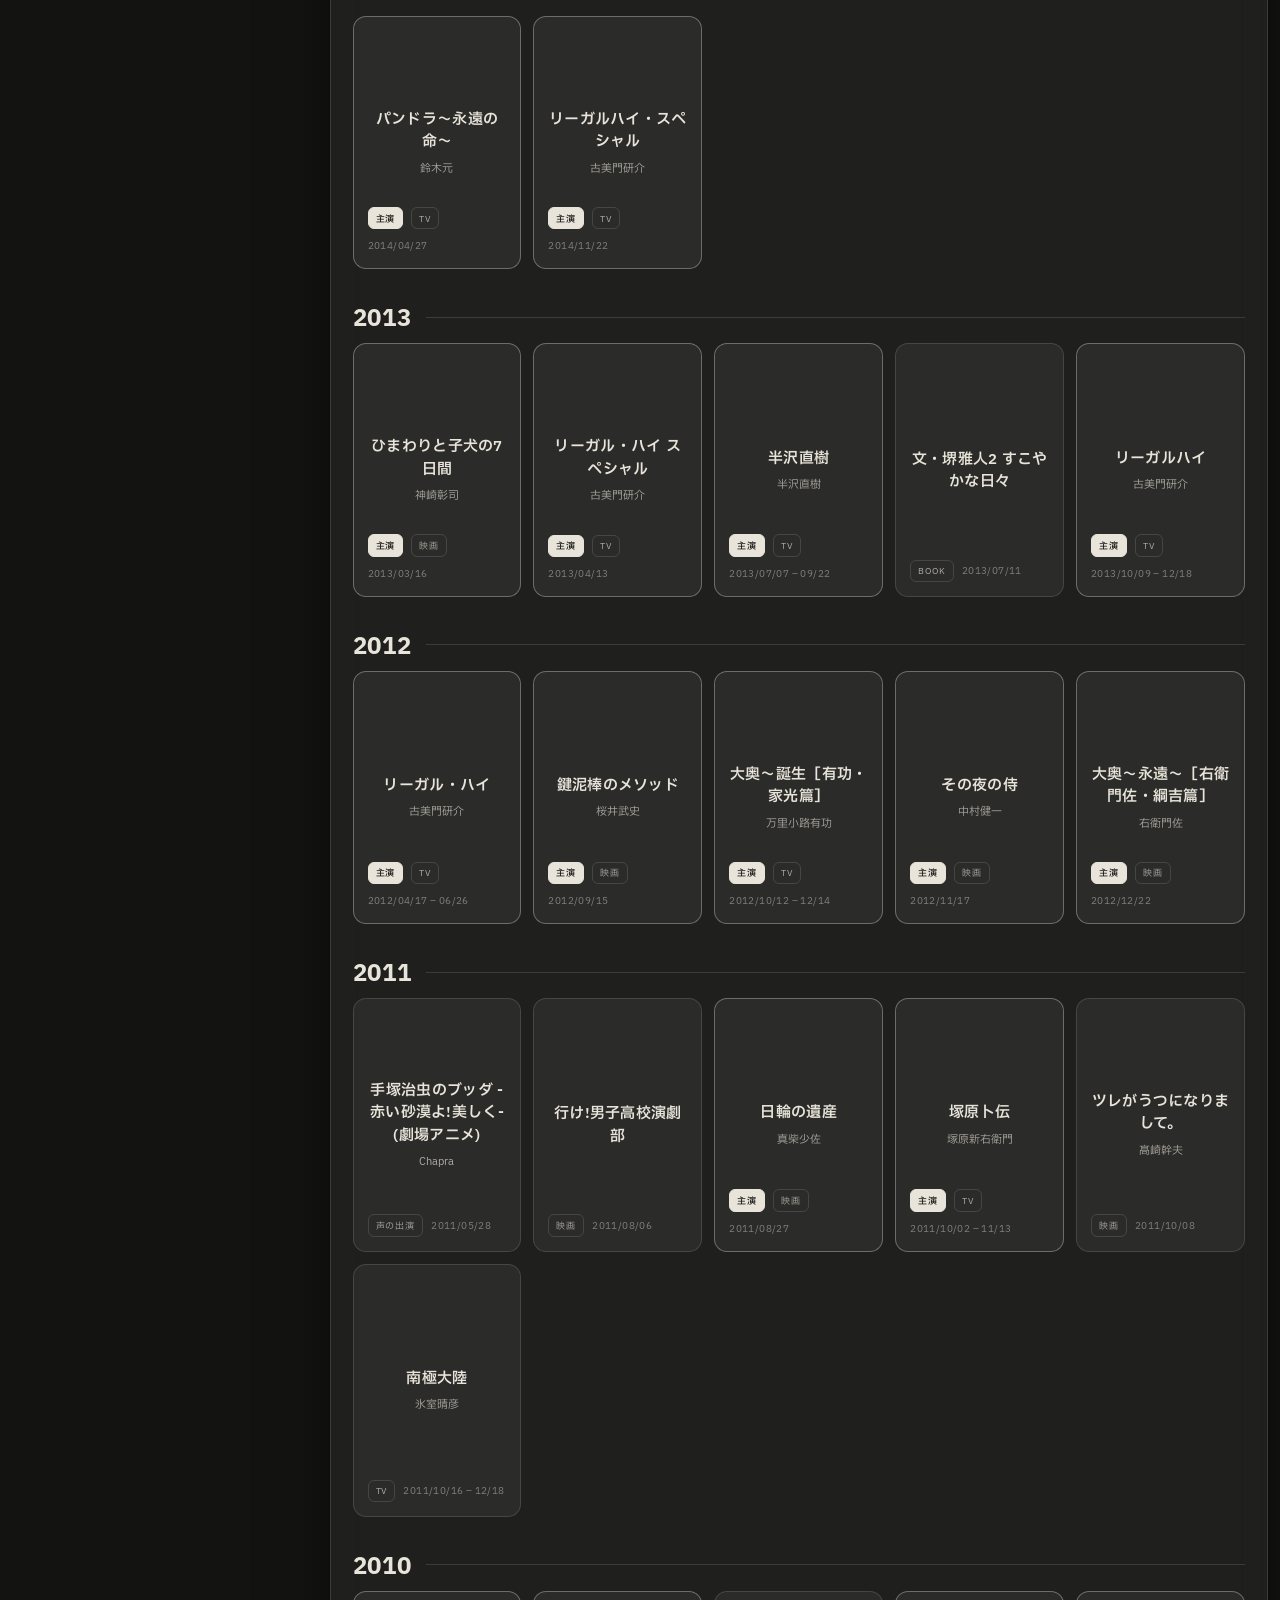
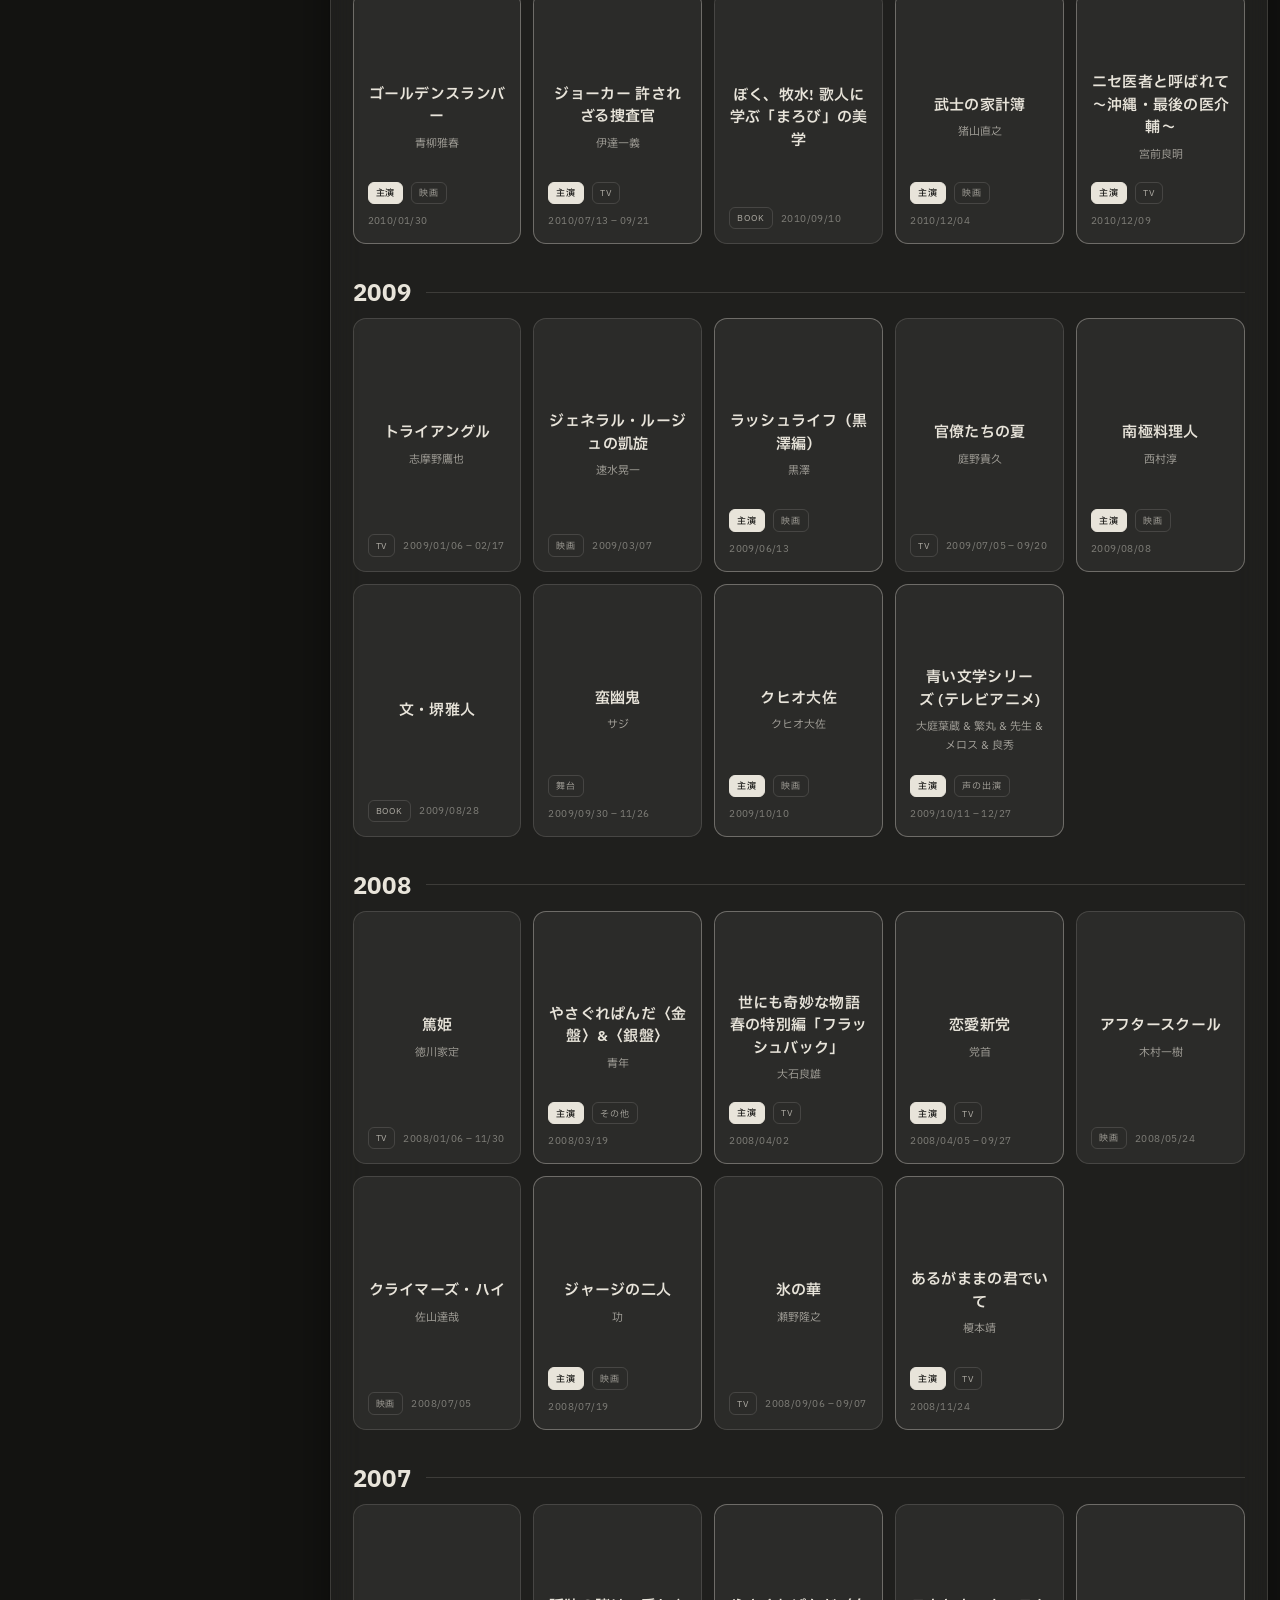
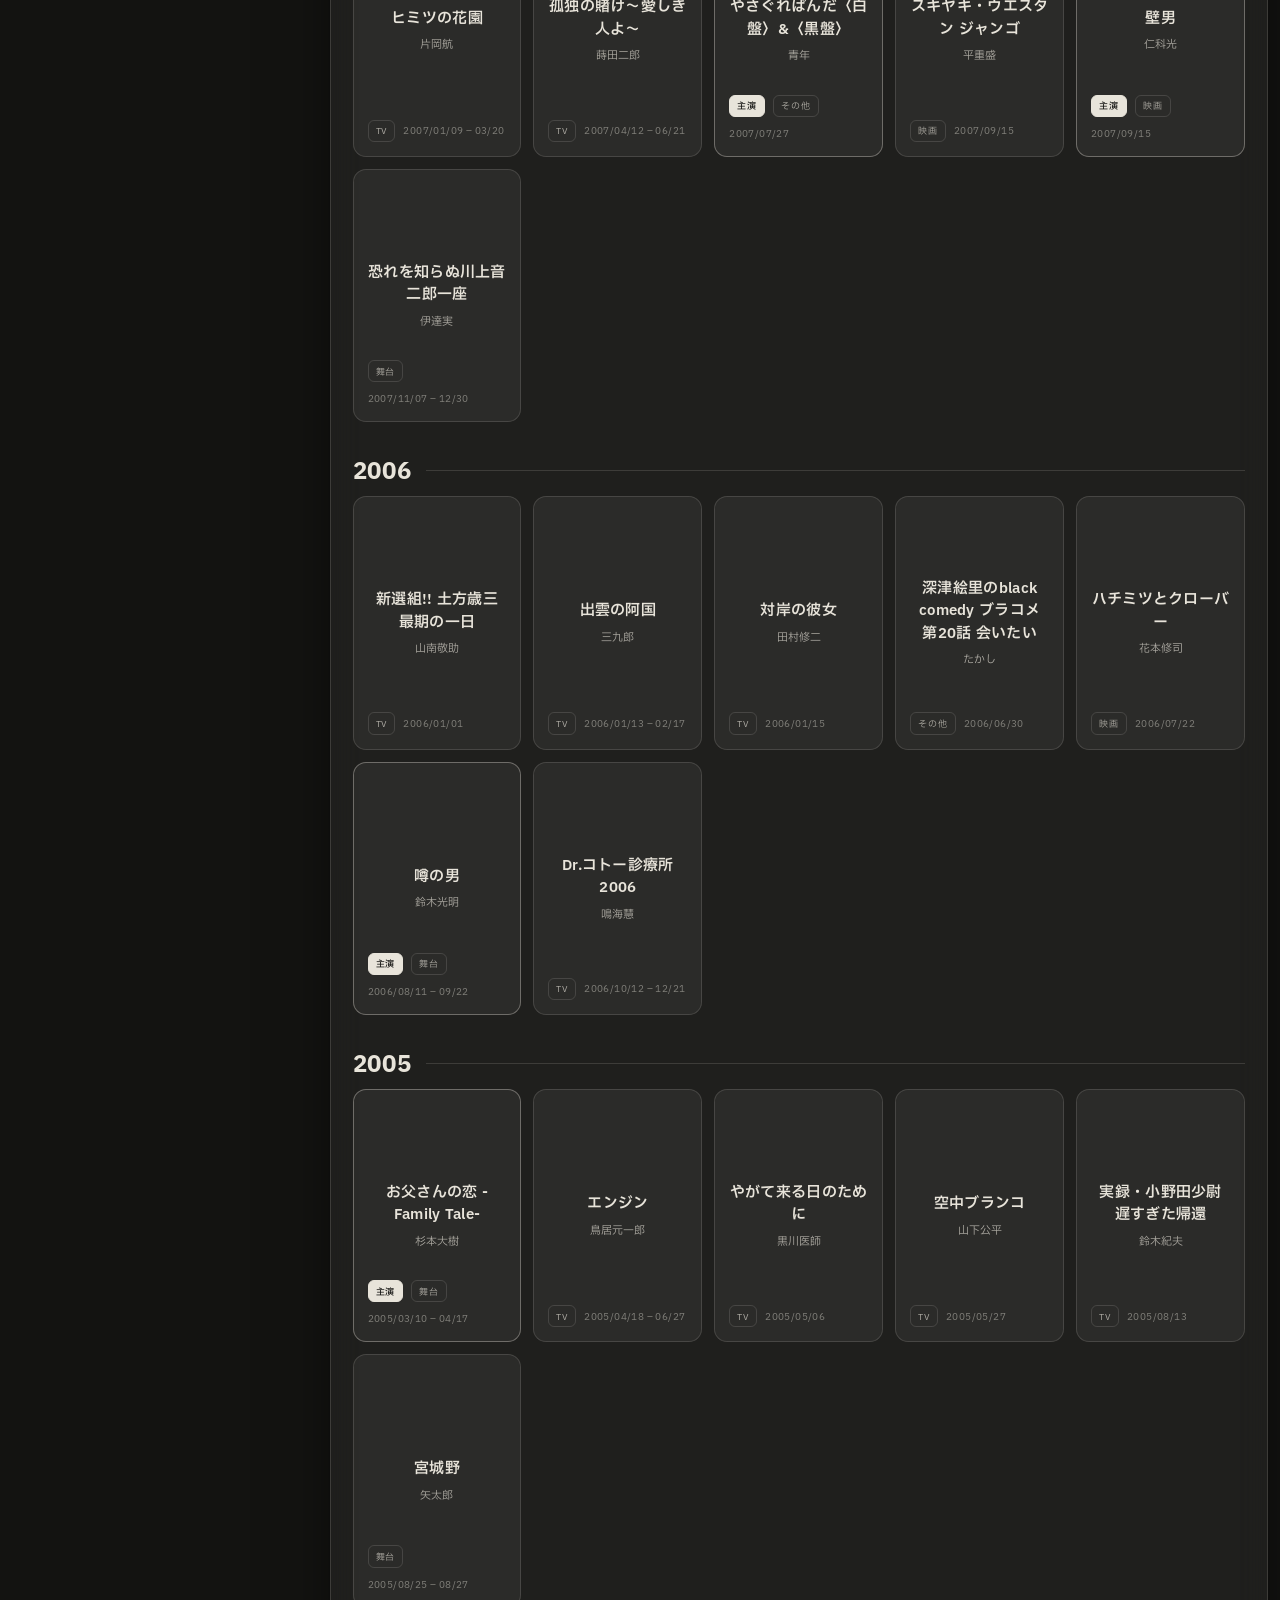
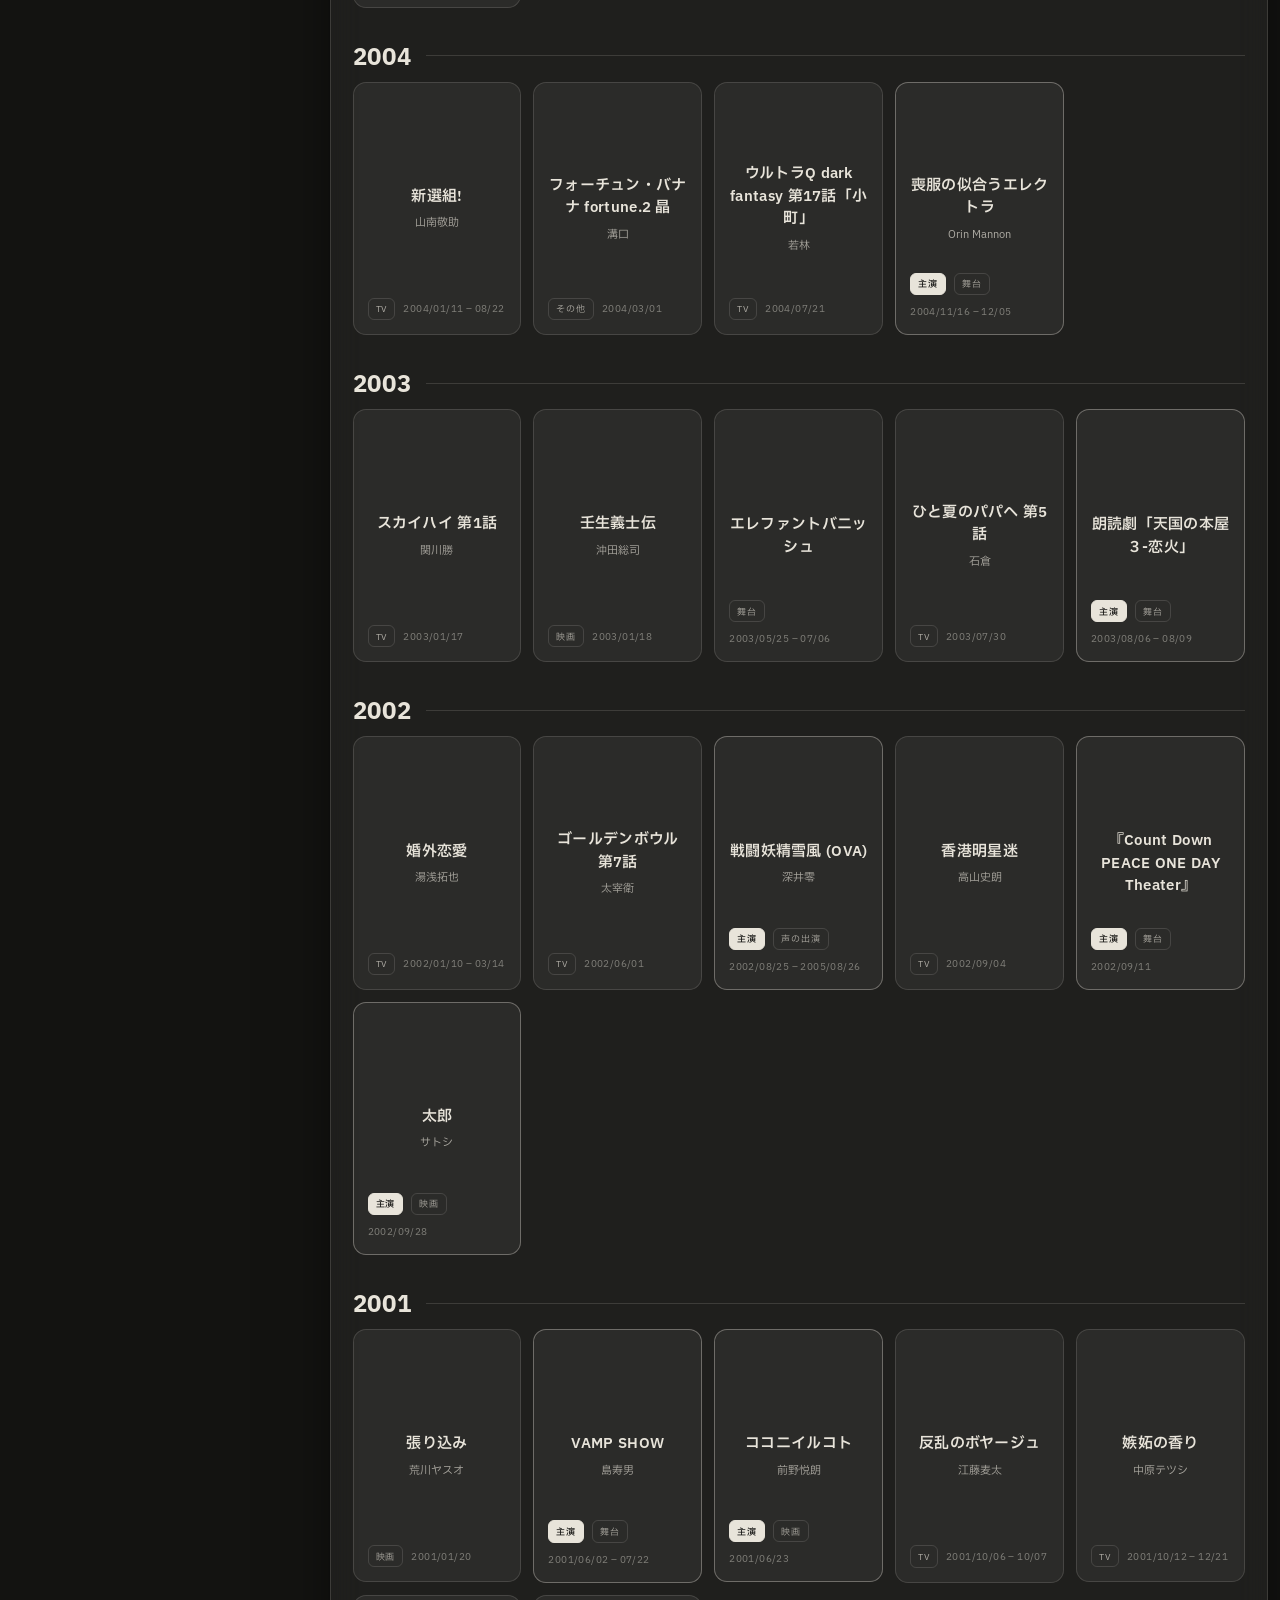
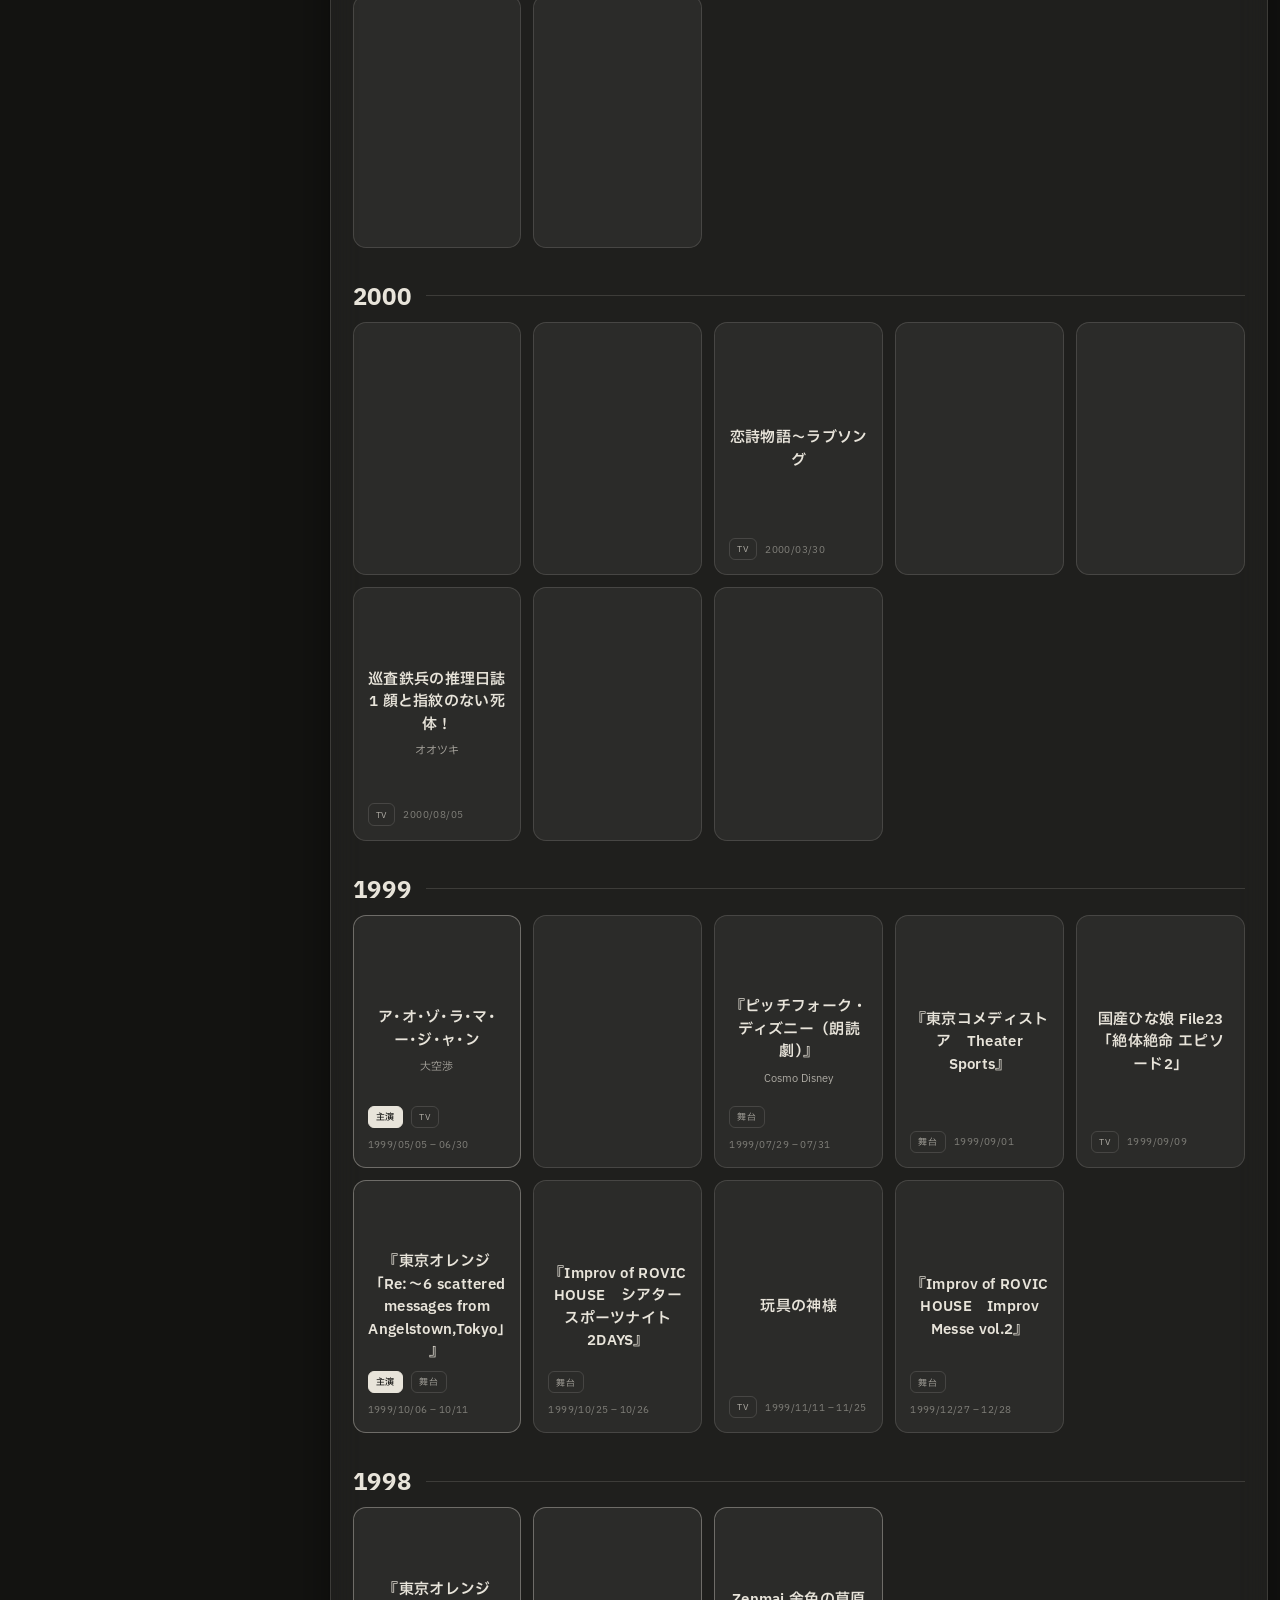
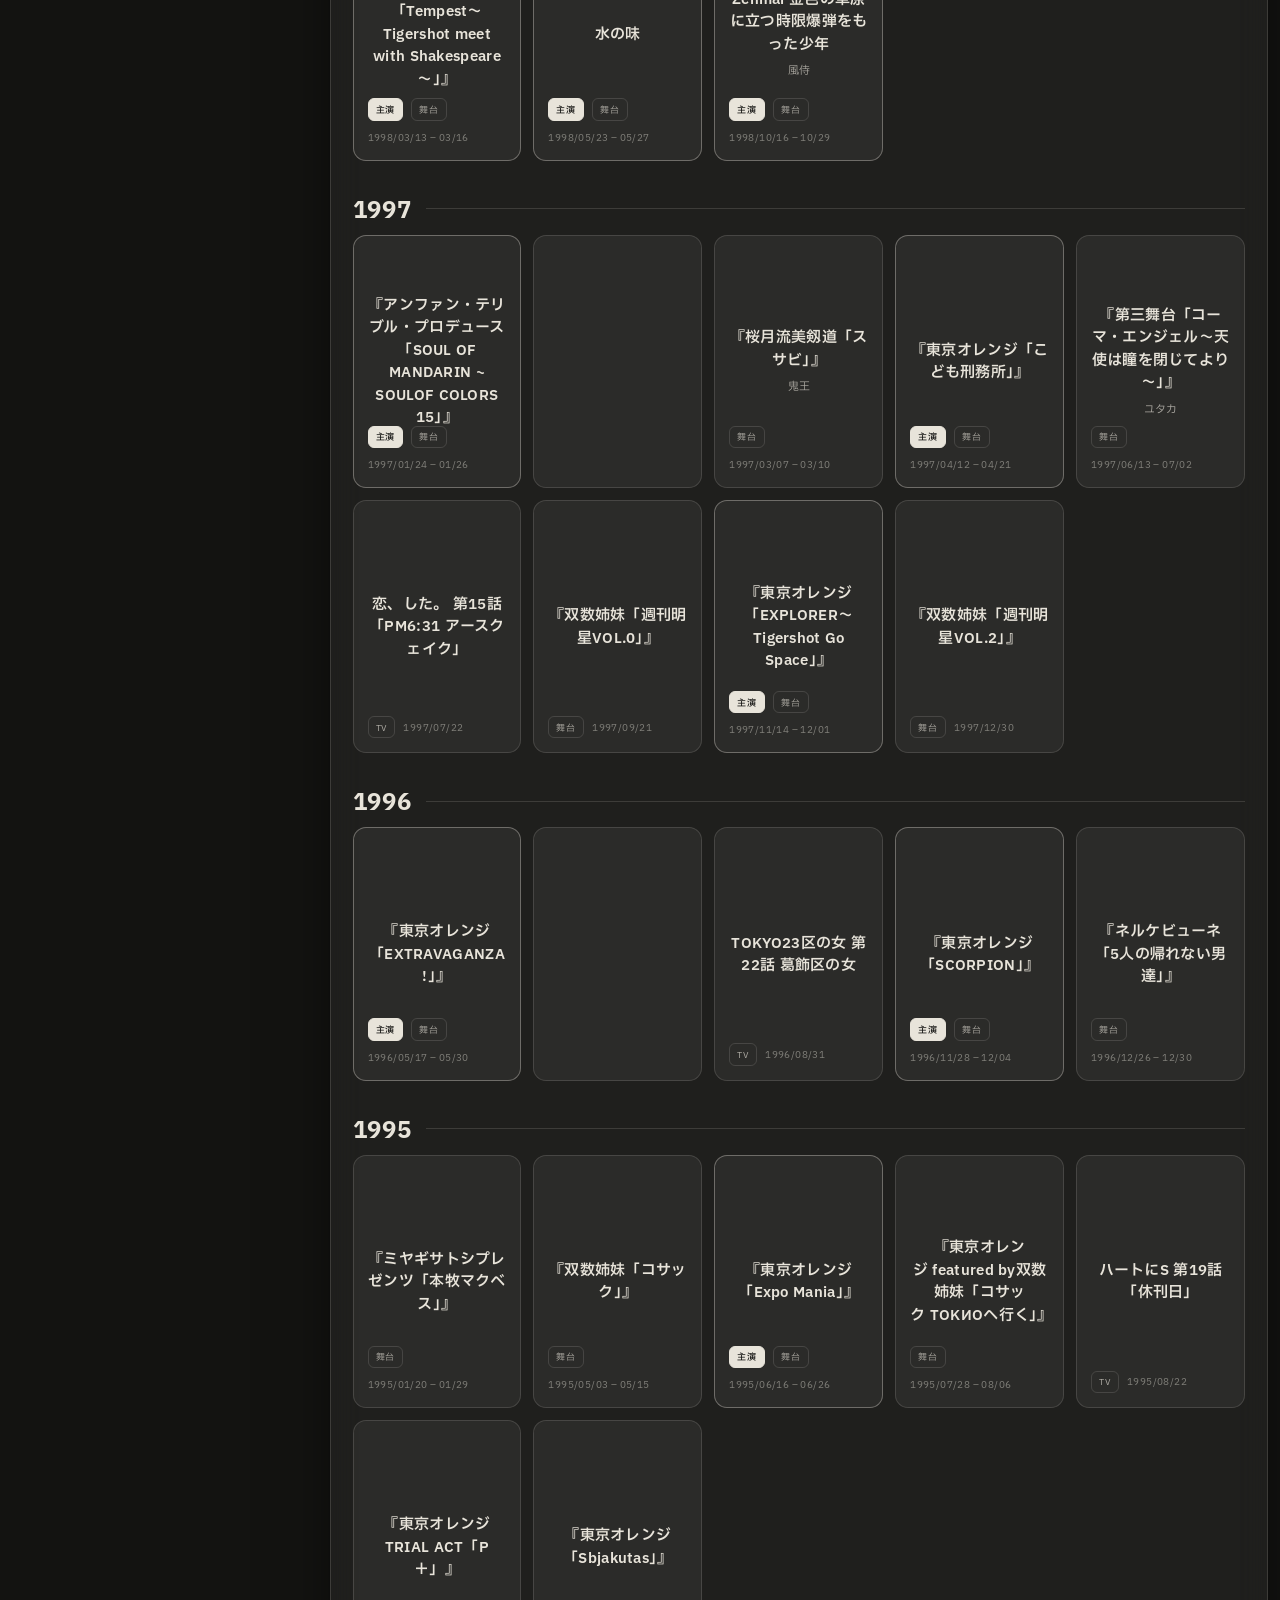
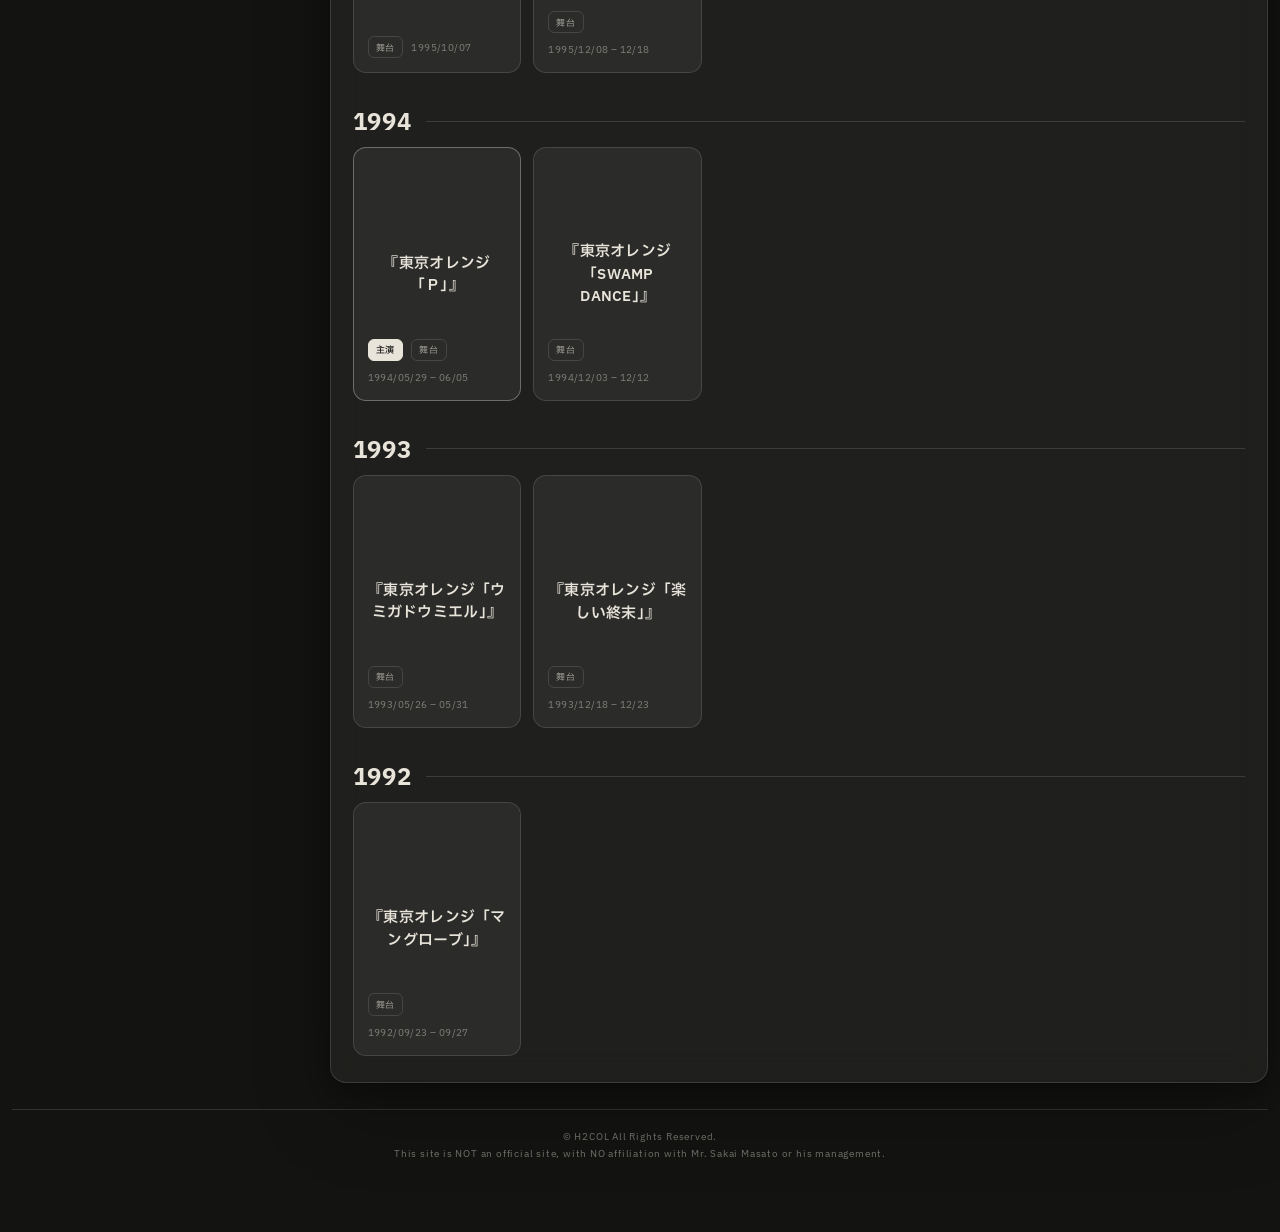
==== commit 504c6e5d: "Update index.html" ====
--- a/index.html
+++ b/index.html
@@ -29,12 +29,8 @@
         })();
     </script>
 
-    <link rel="icon" type="image/png" sizes="32x32" href="/favicon.png">
-    <link rel="icon" type="image/png" sizes="16x16" href="/favicon.png">
-    <link rel="apple-touch-icon" sizes="180x180" href="/favicon.png">
-    <link rel="shortcut icon" type="image/png" sizes="32x32" href="/favicon.png">
-    <link rel="icon" type="image/png" sizes="192x192" href="/favicon.png">
-    <link rel="icon" type="image/png" sizes="512x512" href="/favicon.png">
+    <link rel="icon" type="image/png" href="/favicon.png">
+    <link rel="apple-touch-icon" href="/favicon.png">
 
     <link rel="preconnect" href="https://fonts.googleapis.com">
     <link rel="preconnect" href="https://fonts.gstatic.com" crossorigin>
@@ -65,35 +61,14 @@
             if (!date || !(date instanceof Date) || isNaN(date.getTime())) return '';
             return `${date.getUTCFullYear()}年${date.getUTCMonth() + 1}月${date.getUTCDate()}日`;
         }
-        function formatJSTDateTimeJapanese(date) {
-            if (!date || !(date instanceof Date) || isNaN(date.getTime())) return '';
-            return `${date.getUTCFullYear()}年${date.getUTCMonth() + 1}月${date.getUTCDate()}日 ${String(date.getUTCHours()).padStart(2, '0')}:${String(date.getUTCMinutes()).padStart(2, '0')}`;
-        }
         function getJSTMidnight() { const now = getJSTNow(); return createJSTDate(now.getUTCFullYear(), now.getUTCMonth(), now.getUTCDate()); }
-        function getMillisecondsUntilJSTMidnight() { const now = getJSTNow(); const m = getJSTMidnight(); m.setUTCDate(m.getUTCDate() + 1); return m.getTime() - now.getTime(); }
         function getJSTYear() { return getJSTNow().getUTCFullYear(); }
-        function getJSTMonth() { return getJSTNow().getUTCMonth(); }
-        function getJSTDate() { return getJSTNow().getUTCDate(); }
-        function getJSTHours() { return getJSTNow().getUTCHours(); }
-        function getJSTMinutes() { return getJSTNow().getUTCMinutes(); }
-        function getJSTSeconds() { return getJSTNow().getUTCSeconds(); }
         function createJSTDate(year, month, day, hour = 0, minute = 0, second = 0) { return new Date(Date.UTC(year, month, day, hour, minute, second)); }
         function isSameJSTDay(date1, date2) {
             if (!date1 || !date2) return false;
             return date1.getUTCFullYear() === date2.getUTCFullYear() && date1.getUTCMonth() === date2.getUTCMonth() && date1.getUTCDate() === date2.getUTCDate();
         }
-        function isJSTToday(date) { return isSameJSTDay(date, getJSTNow()); }
-        function getJSTDaysDifference(date1, date2) {
-            const m1 = createJSTDate(date1.getUTCFullYear(), date1.getUTCMonth(), date1.getUTCDate());
-            const m2 = createJSTDate(date2.getUTCFullYear(), date2.getUTCMonth(), date2.getUTCDate());
-            return Math.floor((m2.getTime() - m1.getTime()) / (1000 * 60 * 60 * 24));
-        }
         function formatDate(date) { return formatJSTDate(date); }
-        function toJST(date) { if (!date || !(date instanceof Date) || isNaN(date.getTime())) return new Date(NaN); return new Date(date.getTime()); }
-        function getJSTNowString() {
-            const now = getJSTNow();
-            return `${now.getUTCFullYear()}-${String(now.getUTCMonth() + 1).padStart(2, '0')}-${String(now.getUTCDate()).padStart(2, '0')} ${String(now.getUTCHours()).padStart(2, '0')}:${String(now.getUTCMinutes()).padStart(2, '0')}:${String(now.getUTCSeconds()).padStart(2, '0')} JST`;
-        }
     </script>
 
     <style>
@@ -122,9 +97,7 @@
             --amber: #D9A441;
             --amber-tint: rgba(217, 164, 65, .15);
             --heat: #E5B84B;
-            --viz-purple: #9D8FE8;
             --viz-blue: #6FA3DC;
-            --viz-pink: #DE8FAF;
             --viz-orange: #E0955C;
             --viz-indigo: #8290E0;
             --viz-slate: #A39C8C;
@@ -153,9 +126,7 @@
             --amber: #9A6B00;
             --amber-tint: rgba(176, 124, 16, .14);
             --heat: #DFA33C;
-            --viz-purple: #7C6FD0;
             --viz-blue: #4E86C6;
-            --viz-pink: #C76E93;
             --viz-orange: #C97A3D;
             --viz-indigo: #5A6ACF;
             --viz-slate: #8A8578;
@@ -1046,14 +1017,6 @@
             border-top: 1px solid var(--line);
         }
 
-        .chart-decade-title {
-            font-size: 11px;
-            font-weight: 600;
-            letter-spacing: .08em;
-            color: var(--ink-soft);
-            margin-bottom: 10px;
-        }
-
         .chart-decade-rows {
             display: grid;
             grid-template-columns: 1fr;
@@ -1116,71 +1079,6 @@
             grid-template-columns: repeat(2, minmax(0, 1fr));
         }
 
-        .switch-container {
-            display: flex;
-            align-items: center;
-            justify-content: space-between;
-            gap: 12px;
-        }
-
-        .switch-label {
-            font-size: 12.5px;
-            color: var(--ink-soft);
-            cursor: pointer;
-        }
-
-        .switch {
-            position: relative;
-            display: inline-block;
-            width: 46px;
-            height: 26px;
-            flex-shrink: 0;
-            cursor: pointer;
-        }
-
-        .switch input {
-            opacity: 0;
-            width: 0;
-            height: 0;
-        }
-
-        .slider {
-            position: absolute;
-            cursor: pointer;
-            inset: 0;
-            background: var(--card-2);
-            border: 1px solid var(--line-strong);
-            border-radius: 999px;
-            transition: background-color .25s var(--ease), border-color .25s var(--ease);
-        }
-
-        .slider::before {
-            content: "";
-            position: absolute;
-            width: 18px;
-            height: 18px;
-            left: 3px;
-            top: 3px;
-            border-radius: 50%;
-            background: var(--ink-soft);
-            transition: transform .25s var(--ease), background-color .25s var(--ease);
-        }
-
-        .switch input:checked+.slider {
-            background: var(--teal);
-            border-color: var(--teal);
-        }
-
-        .switch input:checked+.slider::before {
-            transform: translateX(20px);
-            background: var(--on-teal);
-        }
-
-        .switch input:focus-visible+.slider {
-            outline: 2px solid var(--teal);
-            outline-offset: 2px;
-        }
-
         .timeline-year {
             padding: 18px 0;
         }
@@ -1535,12 +1433,7 @@
                 gap: 8px 10px;
             }
 
-            .cal-week {
-                overflow-x: auto;
-            }
-
             .cal-day {
-                flex: 0 0 172px;
                 min-height: auto;
             }
 
@@ -1864,12 +1757,6 @@
                 let idx = 0, timer = null;
                 const totalReal = SLIDES.length;
 
-                function getVisibleCount() {
-                    if (window.innerWidth <= 600) return 1;
-                    if (window.innerWidth <= 960) return 2;
-                    return 3;
-                }
-
                 // 构建一张卡片的 DOM
                 function buildSlide(s) {
                     const slide = document.createElement('div');
@@ -2128,12 +2015,6 @@
                     if (M === SAKAI_BIRTH.month && D === SAKAI_BIRTH.day) out.push({ title: '堺さんの誕生日 🎂', url: 'https://sakai-masato.com/', source: 'sakai-birthday' });
                     getAnn(Y, M).forEach(a => { if (isSameJSTDay(a.startDate, d)) out.push({ title: a.title, url: a.url, source: 'anniversary', color: a.color }); });
                     return out;
-                }
-                function rangeLabel(a, b) {
-                    const ay = a.getUTCFullYear(), by = b.getUTCFullYear(), am = a.getUTCMonth() + 1, bm = b.getUTCMonth() + 1;
-                    if (ay === by && am === bm) return `${ay}年${am}月${a.getUTCDate()}日 – ${b.getUTCDate()}日`;
-                    if (ay === by) return `${ay}年${am}月${a.getUTCDate()}日 – ${bm}月${b.getUTCDate()}日`;
-                    return `${ay}年${am}月${a.getUTCDate()}日 – ${by}年${bm}月${b.getUTCDate()}日`;
                 }
                 function buildDays() {
                     const Y = parseInt(yearSel.value, 10), M = parseInt(monthSel.value, 10);
@@ -2359,7 +2240,7 @@
                         const dateStart = parseJSTDate((row.DateStart || '').trim());
                         let year = 0;
                         if (dateStart) year = dateStart.getUTCFullYear();
-                        else { const nt = row.Note || ''; if (nt && !hasUwasaFlag(nt)) year = extractYearFromNote(nt); }
+                        else { const nt = row.Note || ''; if (nt) year = extractYearFromNote(nt); }
                         const dateEnd = parseJSTDate((row.DateEnd || '').trim());
                         let effEnd = (dateEnd && dateStart && dateEnd > dateStart) ? dateEnd : null;
                         (row.DateAdd || '').split(',').forEach(s => {
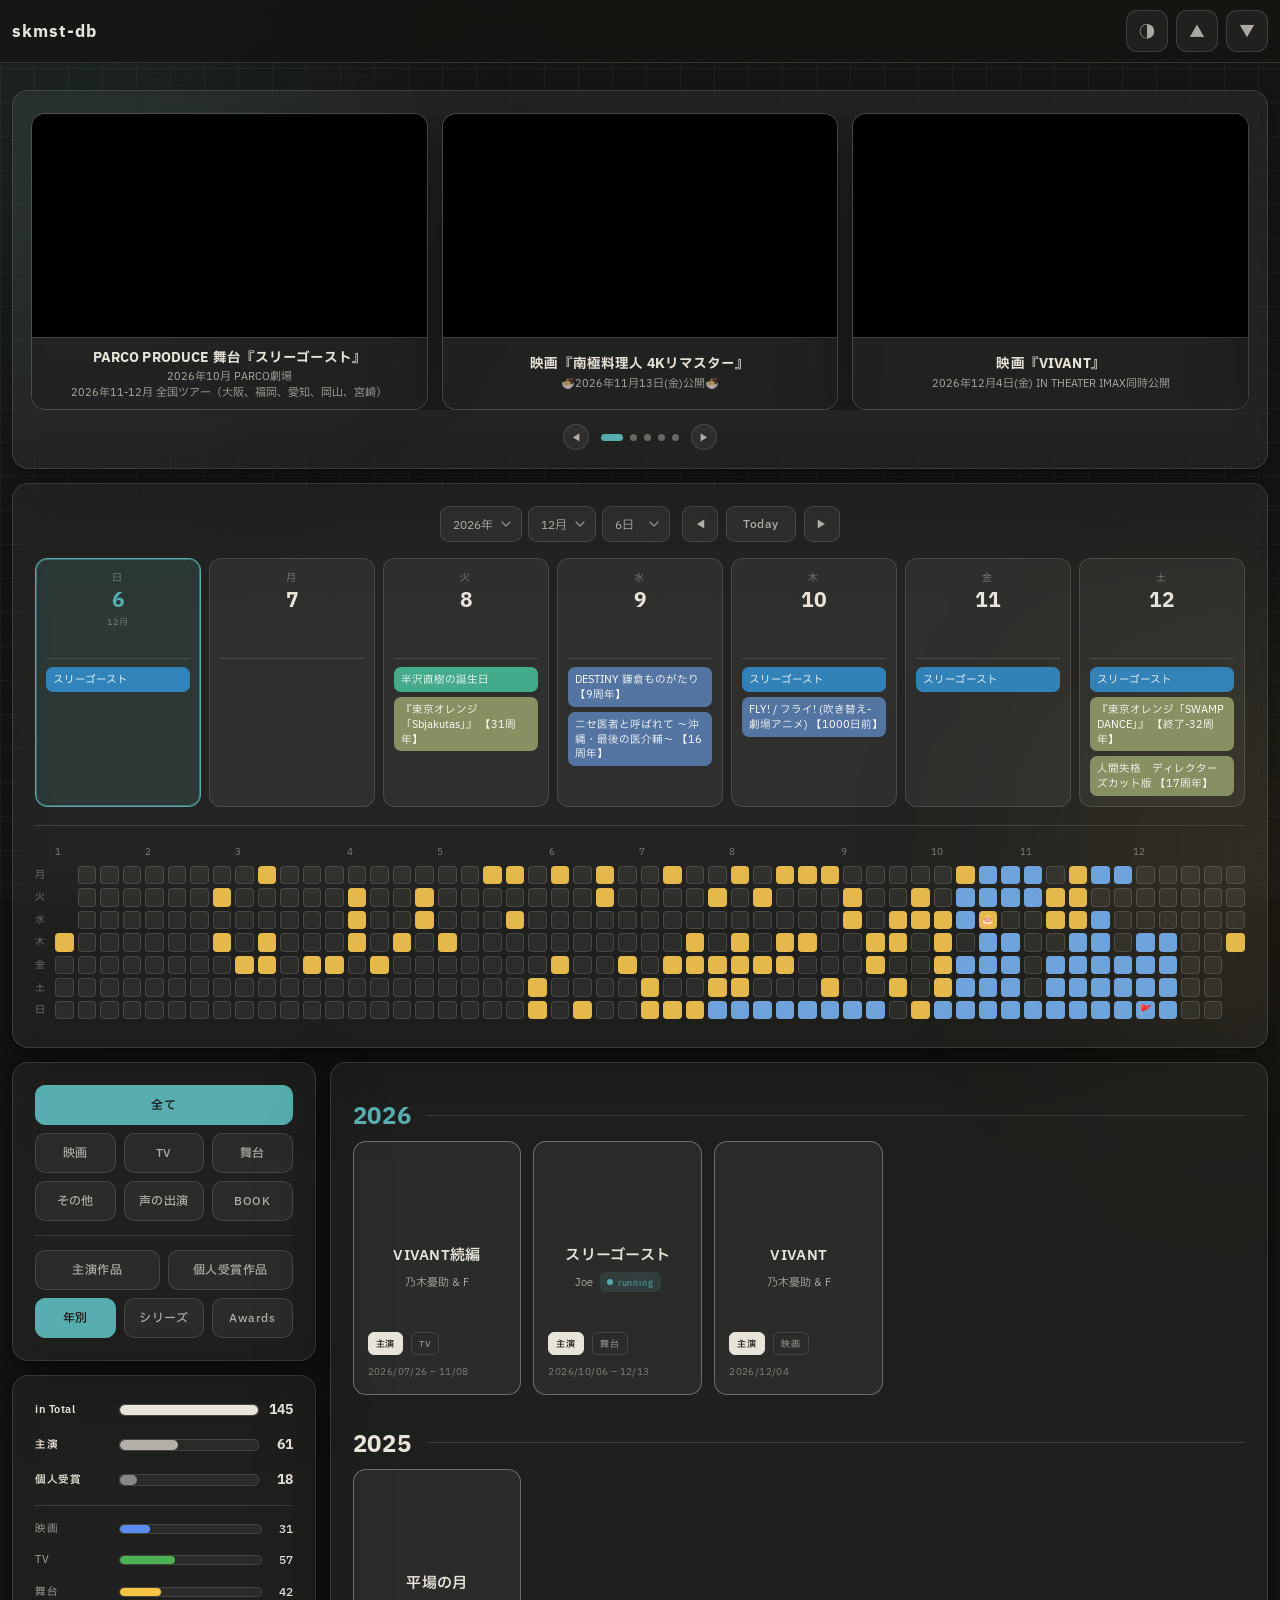
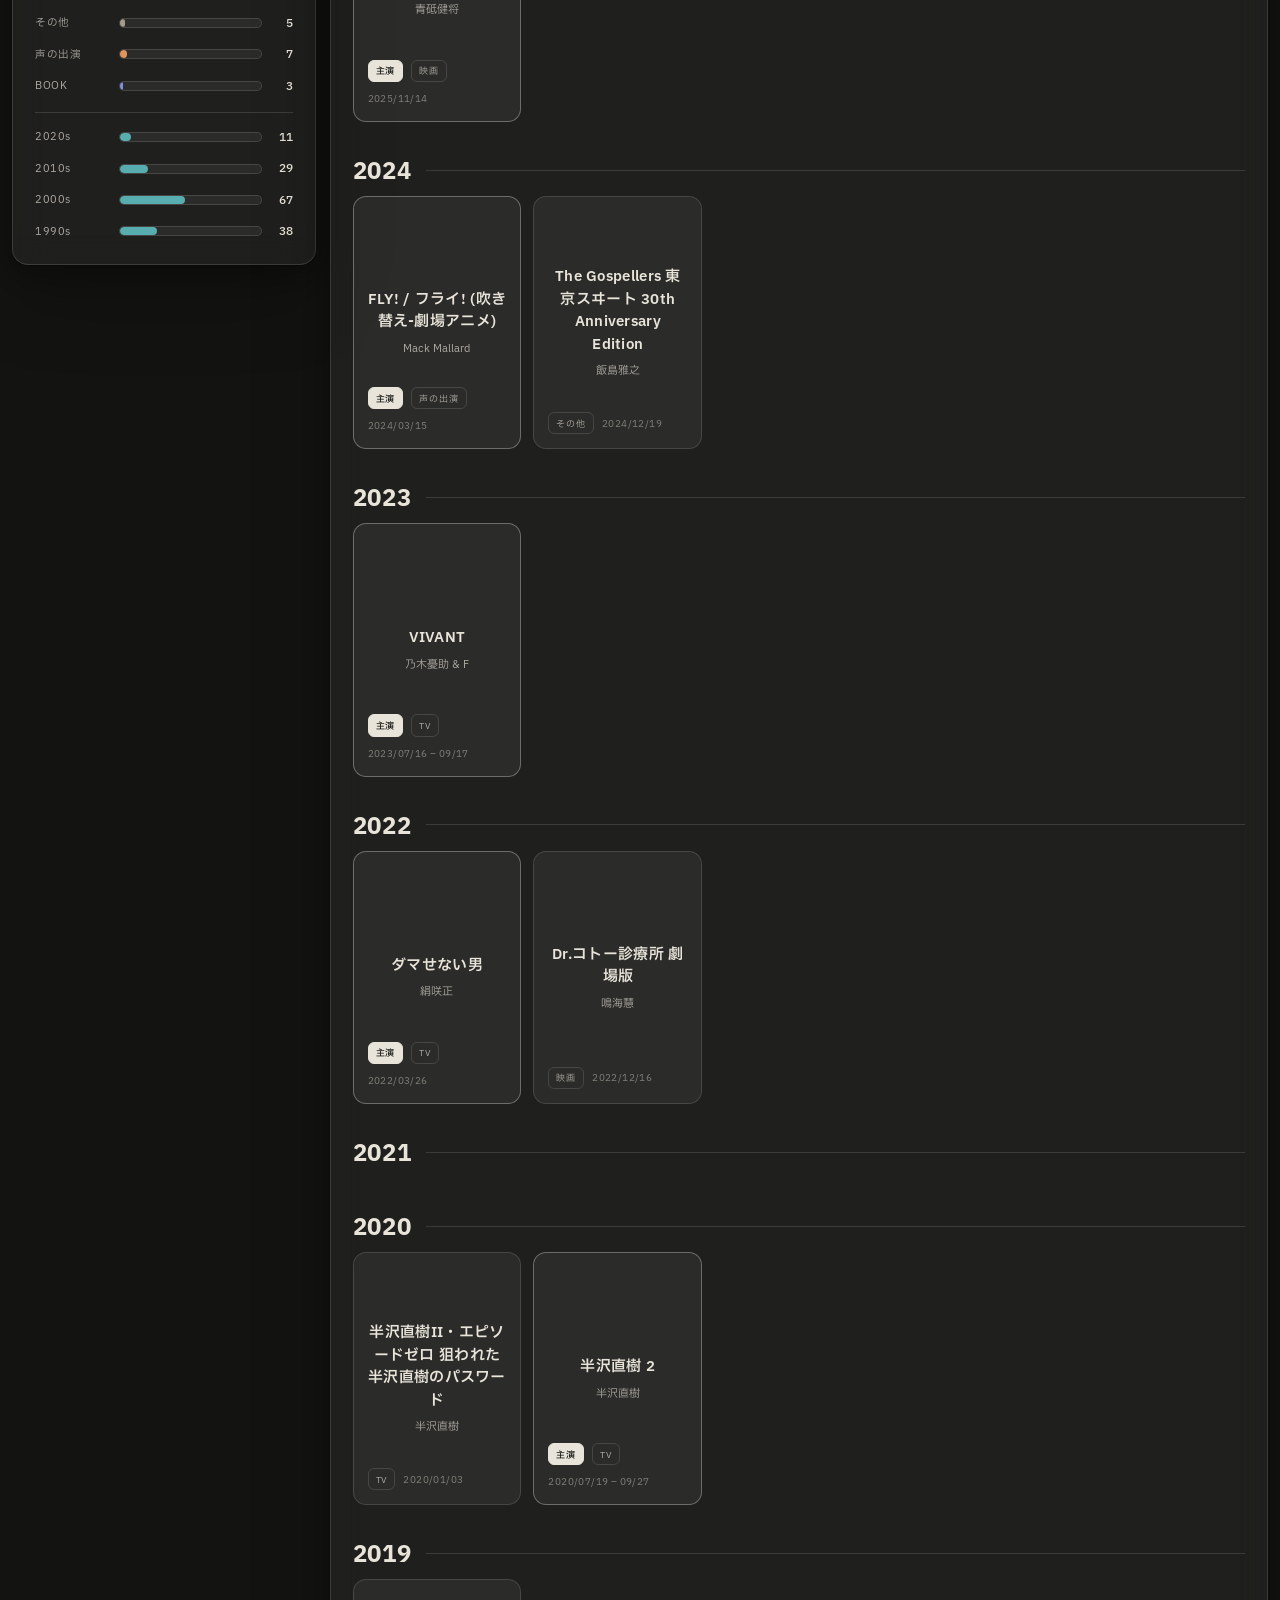
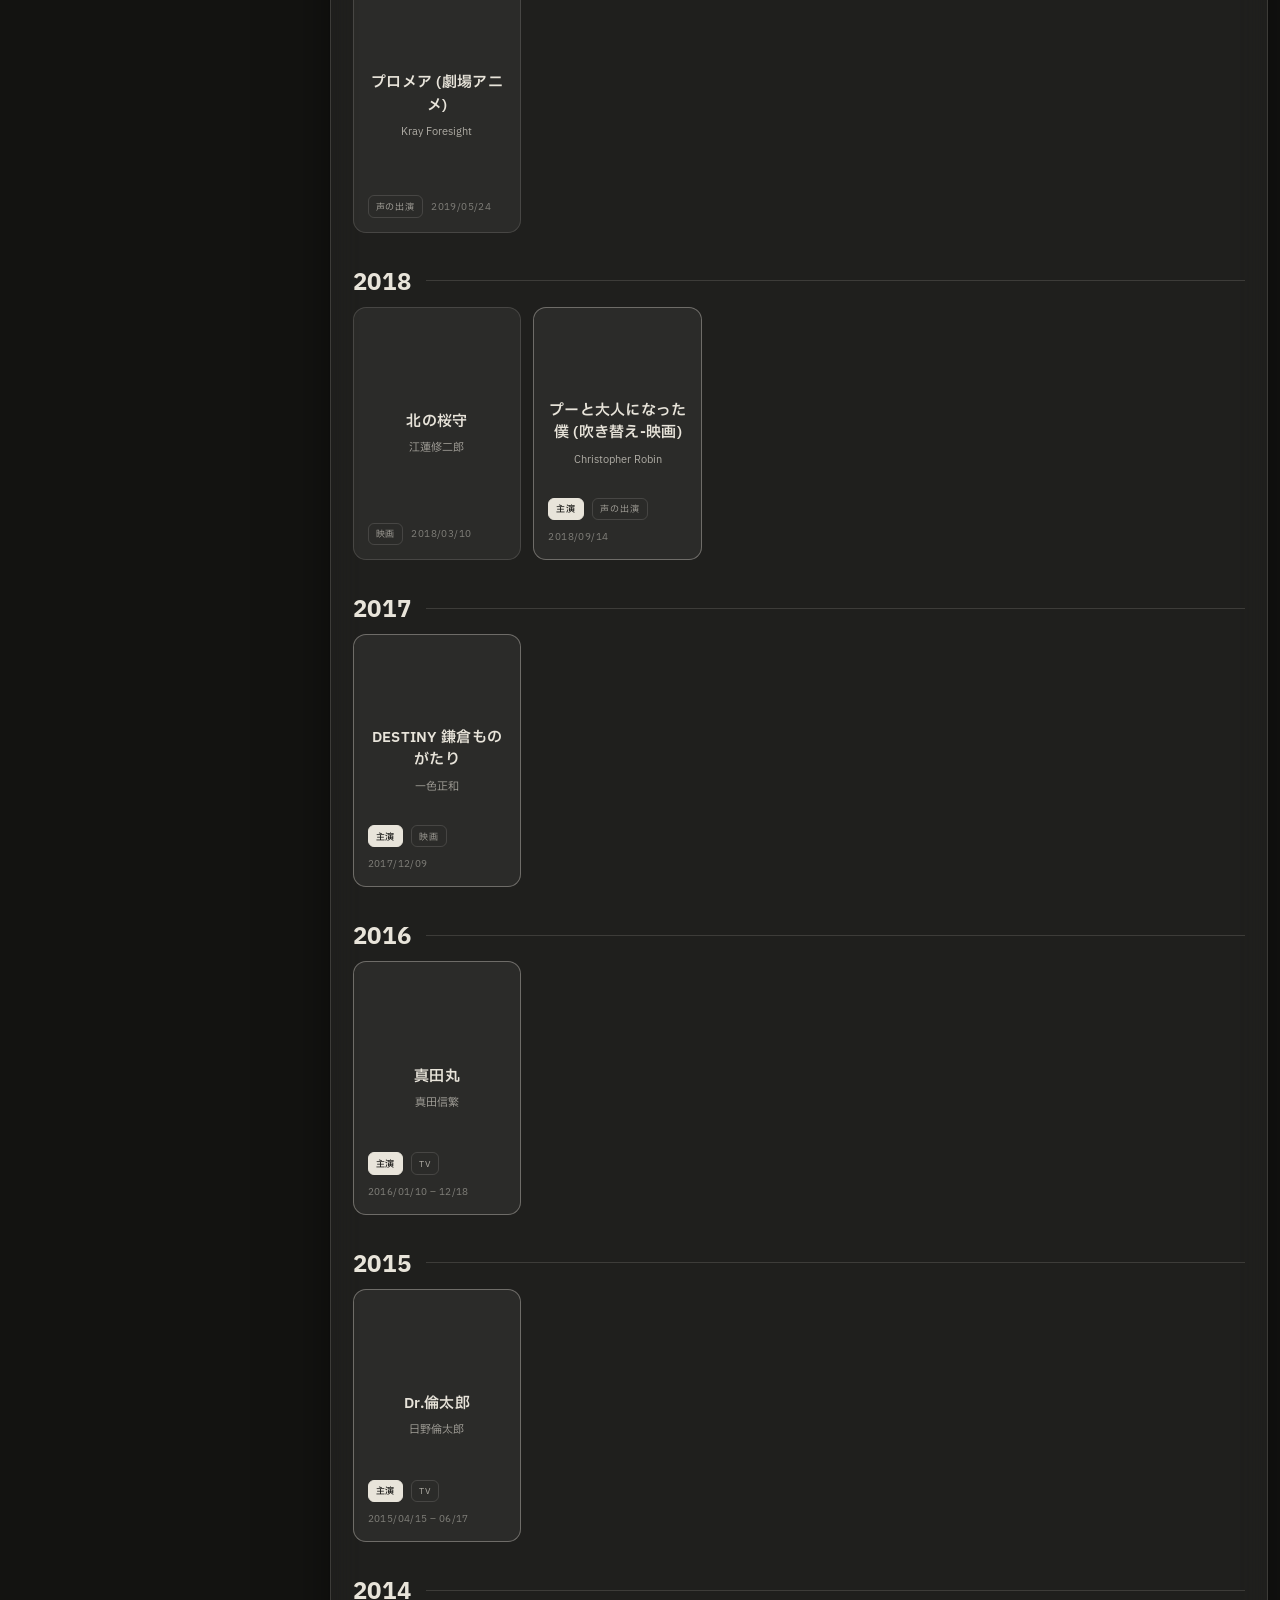
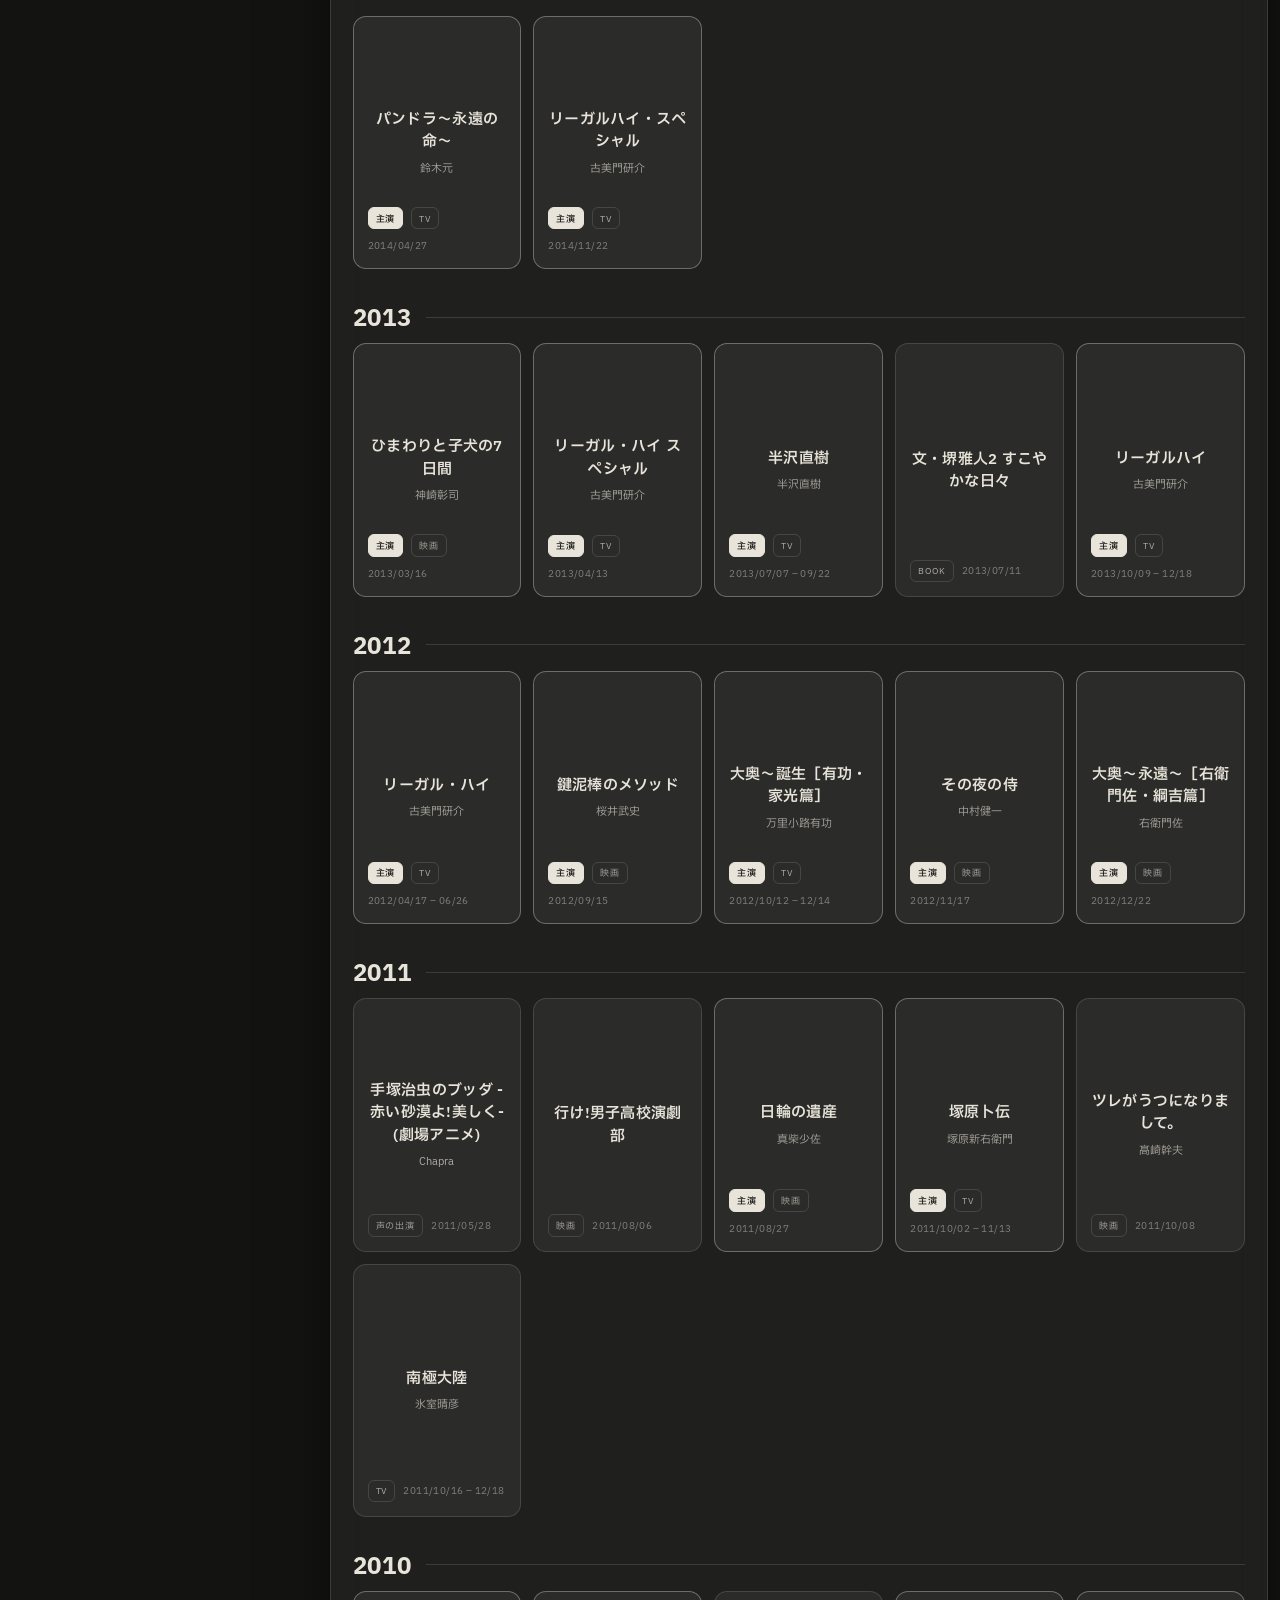
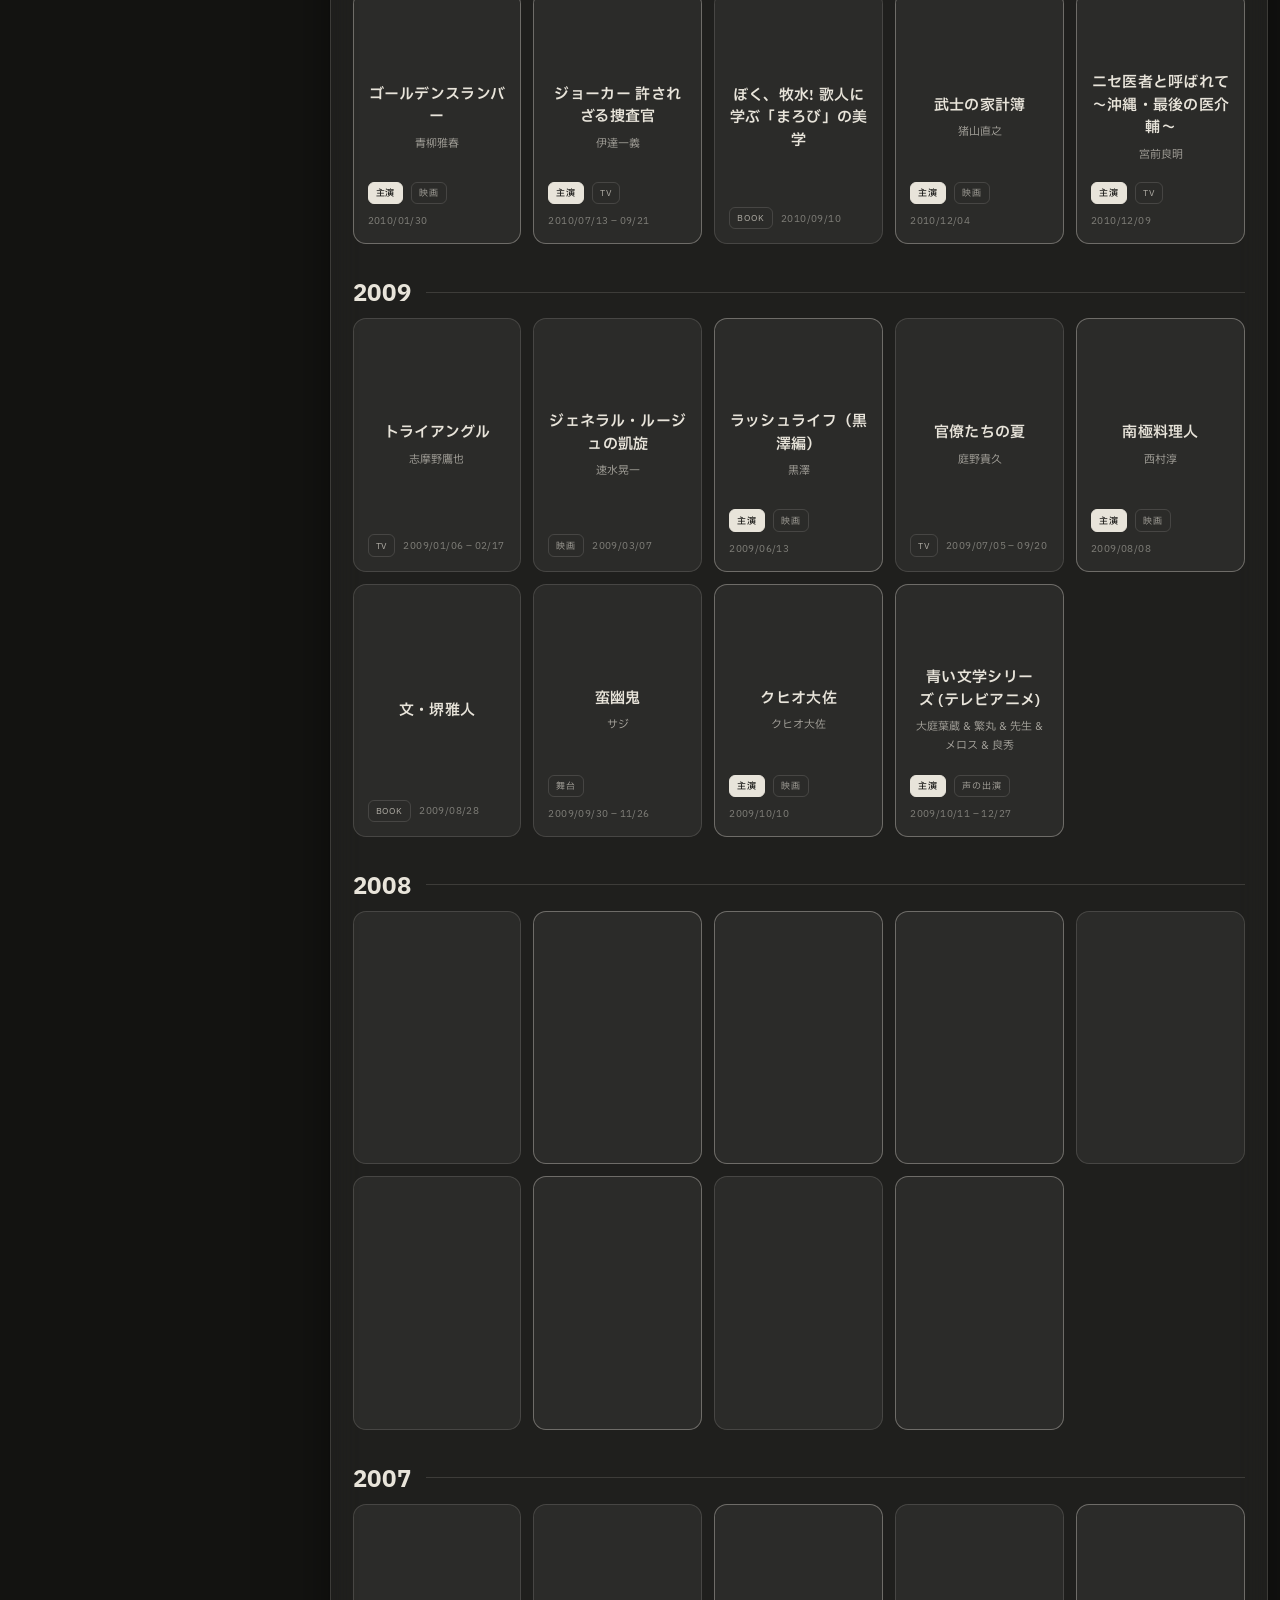
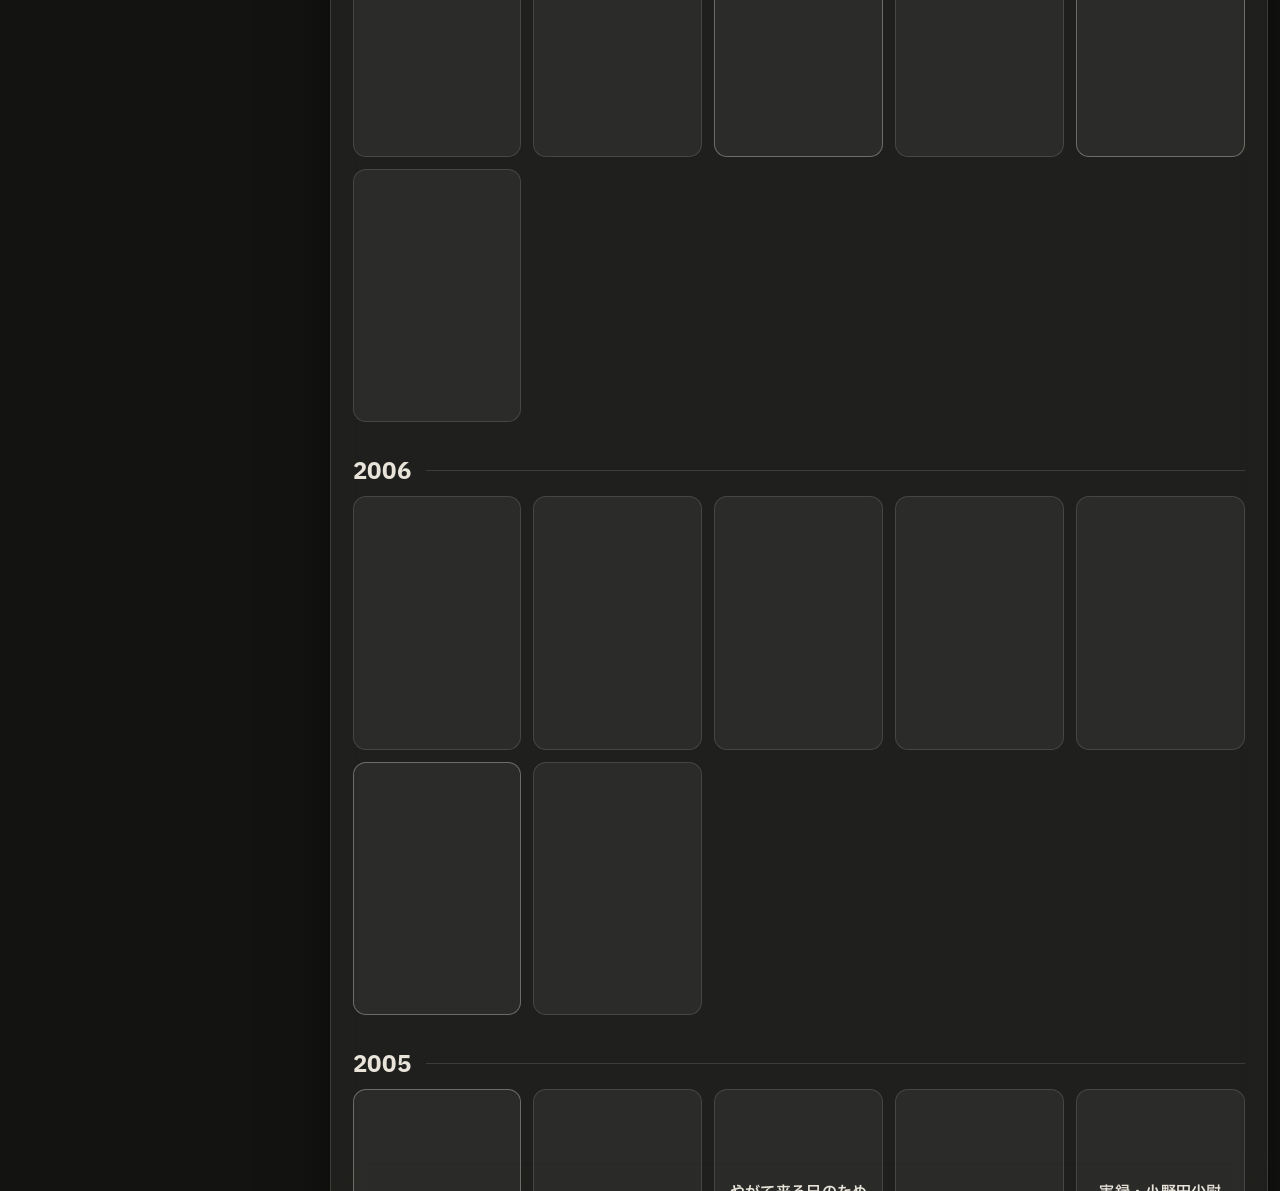
==== commit d53b9660: "Update index.html" ====
--- a/index.html
+++ b/index.html
@@ -697,6 +697,14 @@
             color: var(--teal);
             border-color: var(--teal-line);
             transform: translateY(-1px);
+        }
+
+        .cal-nav button:disabled {
+            opacity: .4;
+            cursor: not-allowed;
+            color: var(--ink-soft);
+            border-color: var(--line);
+            transform: none;
         }
 
         .cal-nav .cal-step {
@@ -1999,6 +2007,19 @@
                 const midnight = (d) => createJSTDate(d.getUTCFullYear(), d.getUTCMonth(), d.getUTCDate());
                 const mondayOf = (d) => { const m = midnight(d); const dow = m.getUTCDay(); const diff = (dow === 0 ? 6 : dow - 1); return createJSTDate(m.getUTCFullYear(), m.getUTCMonth(), m.getUTCDate() - diff); };
                 const daysInMonth = (Y, M) => new Date(Date.UTC(Y, M + 1, 0)).getUTCDate();
+                // 日历可用范围：1992/01/01 〜 (当前年+3)/12/31
+                const MIN_YEAR = 1992, MAX_YEAR = getJSTYear() + 3;
+                const MIN_DATE = createJSTDate(MIN_YEAR, 0, 1);
+                const MAX_DATE = createJSTDate(MAX_YEAR, 11, 31);
+                const MAX_WEEK_START = createJSTDate(MAX_YEAR, 11, 31 - 6);
+                const clampDate = (d) => {
+                    const t = midnight(d).getTime();
+                    if (isNaN(t) || t < MIN_DATE.getTime()) return new Date(MIN_DATE.getTime());
+                    if (t > MAX_DATE.getTime()) return new Date(MAX_DATE.getTime());
+                    return midnight(d);
+                };
+                const prevBtn = document.getElementById('cal-prev');
+                const nextBtn = document.getElementById('cal-next');
                 let selectedDate = getJSTMidnight();
                 let weekStart = midnight(selectedDate);
                 let heatYear = selectedDate.getUTCFullYear();
@@ -2031,17 +2052,19 @@
                     daySel.value = selectedDate.getUTCDate();
                 }
                 function buildSelectors() {
-                    const cy = getJSTYear();
                     yearSel.innerHTML = '';
-                    for (let y = cy + 3; y >= 1992; y--) { const o = document.createElement('option'); o.value = y; o.textContent = y + '年'; yearSel.appendChild(o); }
+                    for (let y = MAX_YEAR; y >= MIN_YEAR; y--) { const o = document.createElement('option'); o.value = y; o.textContent = y + '年'; yearSel.appendChild(o); }
                     monthSel.innerHTML = '';
                     for (let m = 0; m < 12; m++) { const o = document.createElement('option'); o.value = m; o.textContent = (m + 1) + '月'; monthSel.appendChild(o); }
                     syncSelectors();
                 }
                 function setSelected(date) {
-                    selectedDate = midnight(date);
-                    weekStart = midnight(date);
+                    selectedDate = clampDate(date);
+                    // 周视图的 7 天不超出范围末尾
+                    weekStart = selectedDate.getTime() > MAX_WEEK_START.getTime() ? new Date(MAX_WEEK_START.getTime()) : new Date(selectedDate.getTime());
                     syncSelectors();
+                    prevBtn.disabled = selectedDate.getTime() <= MIN_DATE.getTime();
+                    nextBtn.disabled = selectedDate.getTime() >= MAX_DATE.getTime();
                     render();
                     const ny = selectedDate.getUTCFullYear();
                     if (ny !== heatYear) { heatYear = ny; renderHeatmap(ny); }
@@ -2159,11 +2182,11 @@
                 yearSel.addEventListener('change', onYearMonthChange);
                 monthSel.addEventListener('change', onYearMonthChange);
                 daySel.addEventListener('change', () => setSelected(createJSTDate(parseInt(yearSel.value, 10), parseInt(monthSel.value, 10), parseInt(daySel.value, 10))));
-                document.getElementById('cal-prev').addEventListener('click', () => setSelected(createJSTDate(selectedDate.getUTCFullYear(), selectedDate.getUTCMonth(), selectedDate.getUTCDate() - 7)));
-                document.getElementById('cal-next').addEventListener('click', () => setSelected(createJSTDate(selectedDate.getUTCFullYear(), selectedDate.getUTCMonth(), selectedDate.getUTCDate() + 7)));
+                prevBtn.addEventListener('click', () => setSelected(createJSTDate(selectedDate.getUTCFullYear(), selectedDate.getUTCMonth(), selectedDate.getUTCDate() - 7)));
+                nextBtn.addEventListener('click', () => setSelected(createJSTDate(selectedDate.getUTCFullYear(), selectedDate.getUTCMonth(), selectedDate.getUTCDate() + 7)));
                 document.getElementById('cal-today').addEventListener('click', () => setSelected(getJSTNow()));
                 buildSelectors();
-                render();
+                setSelected(selectedDate);
                 renderHeatmap(heatYear);
             })();
 
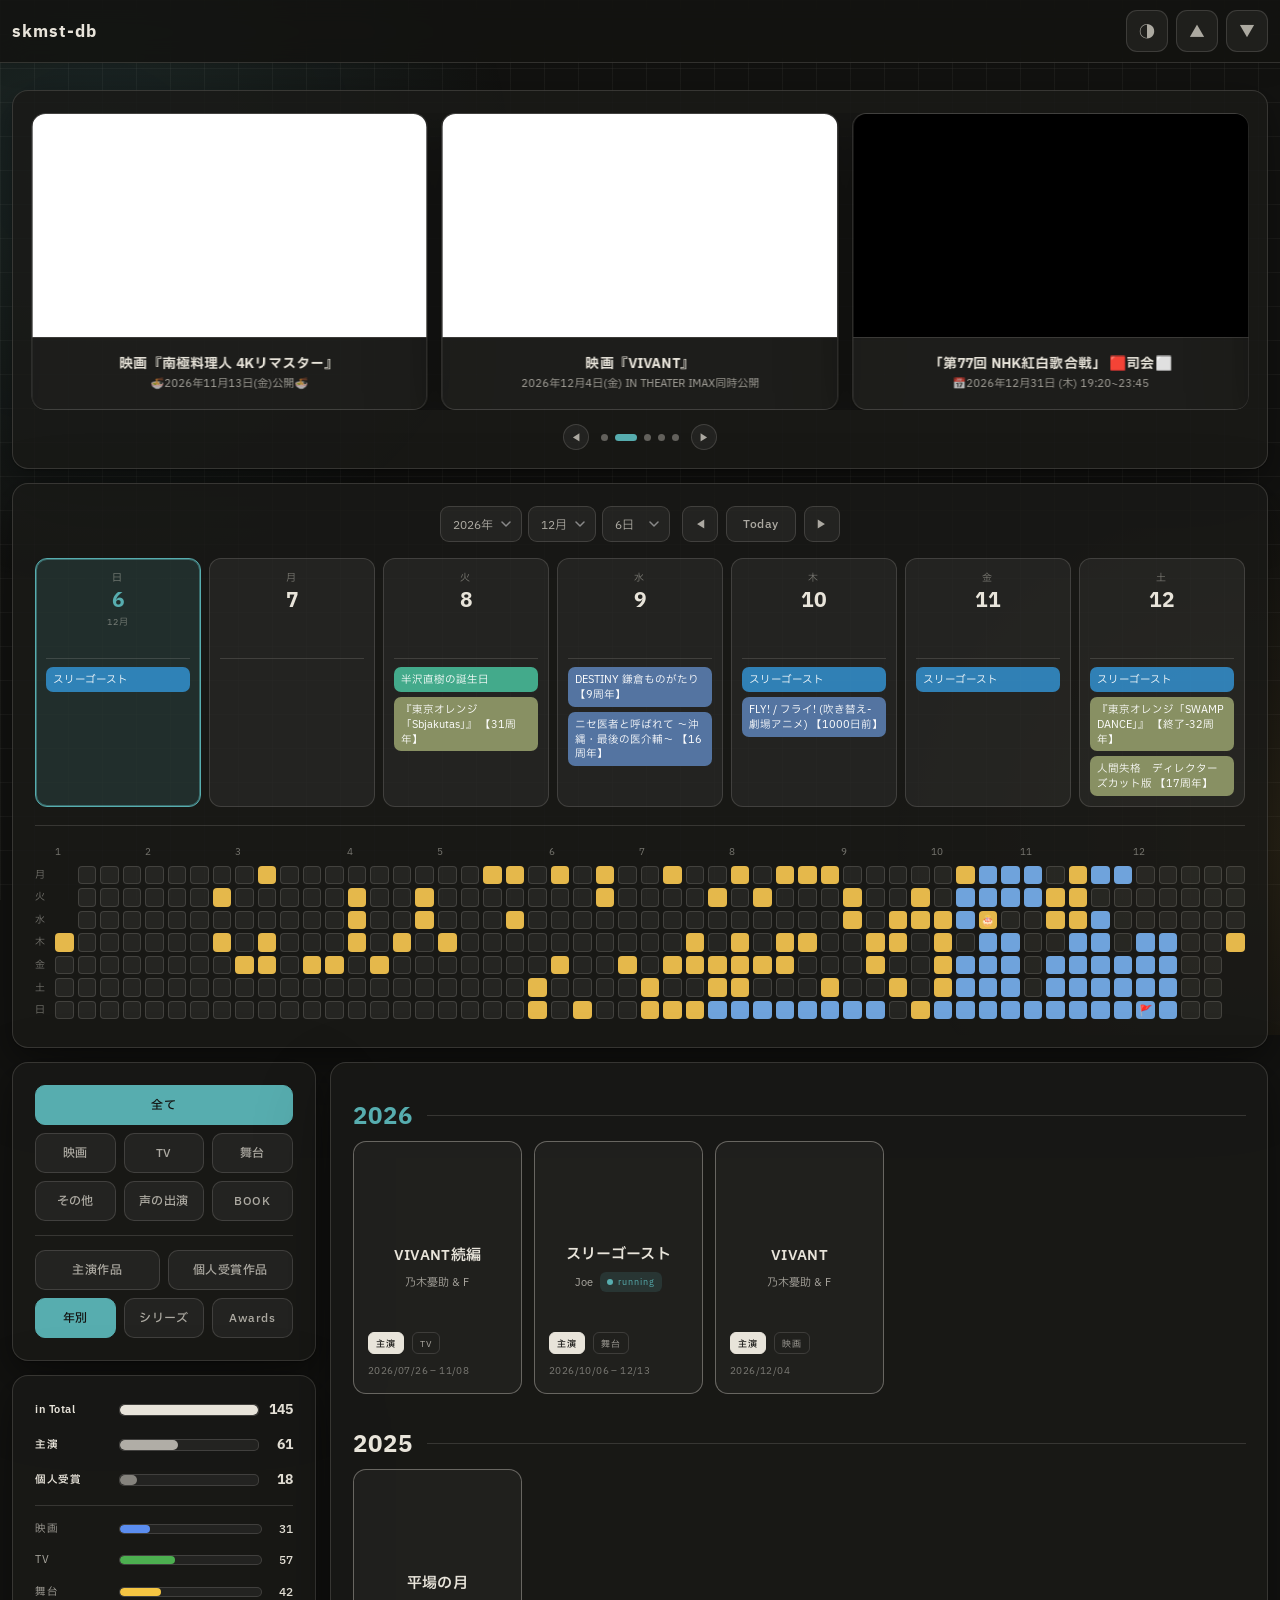
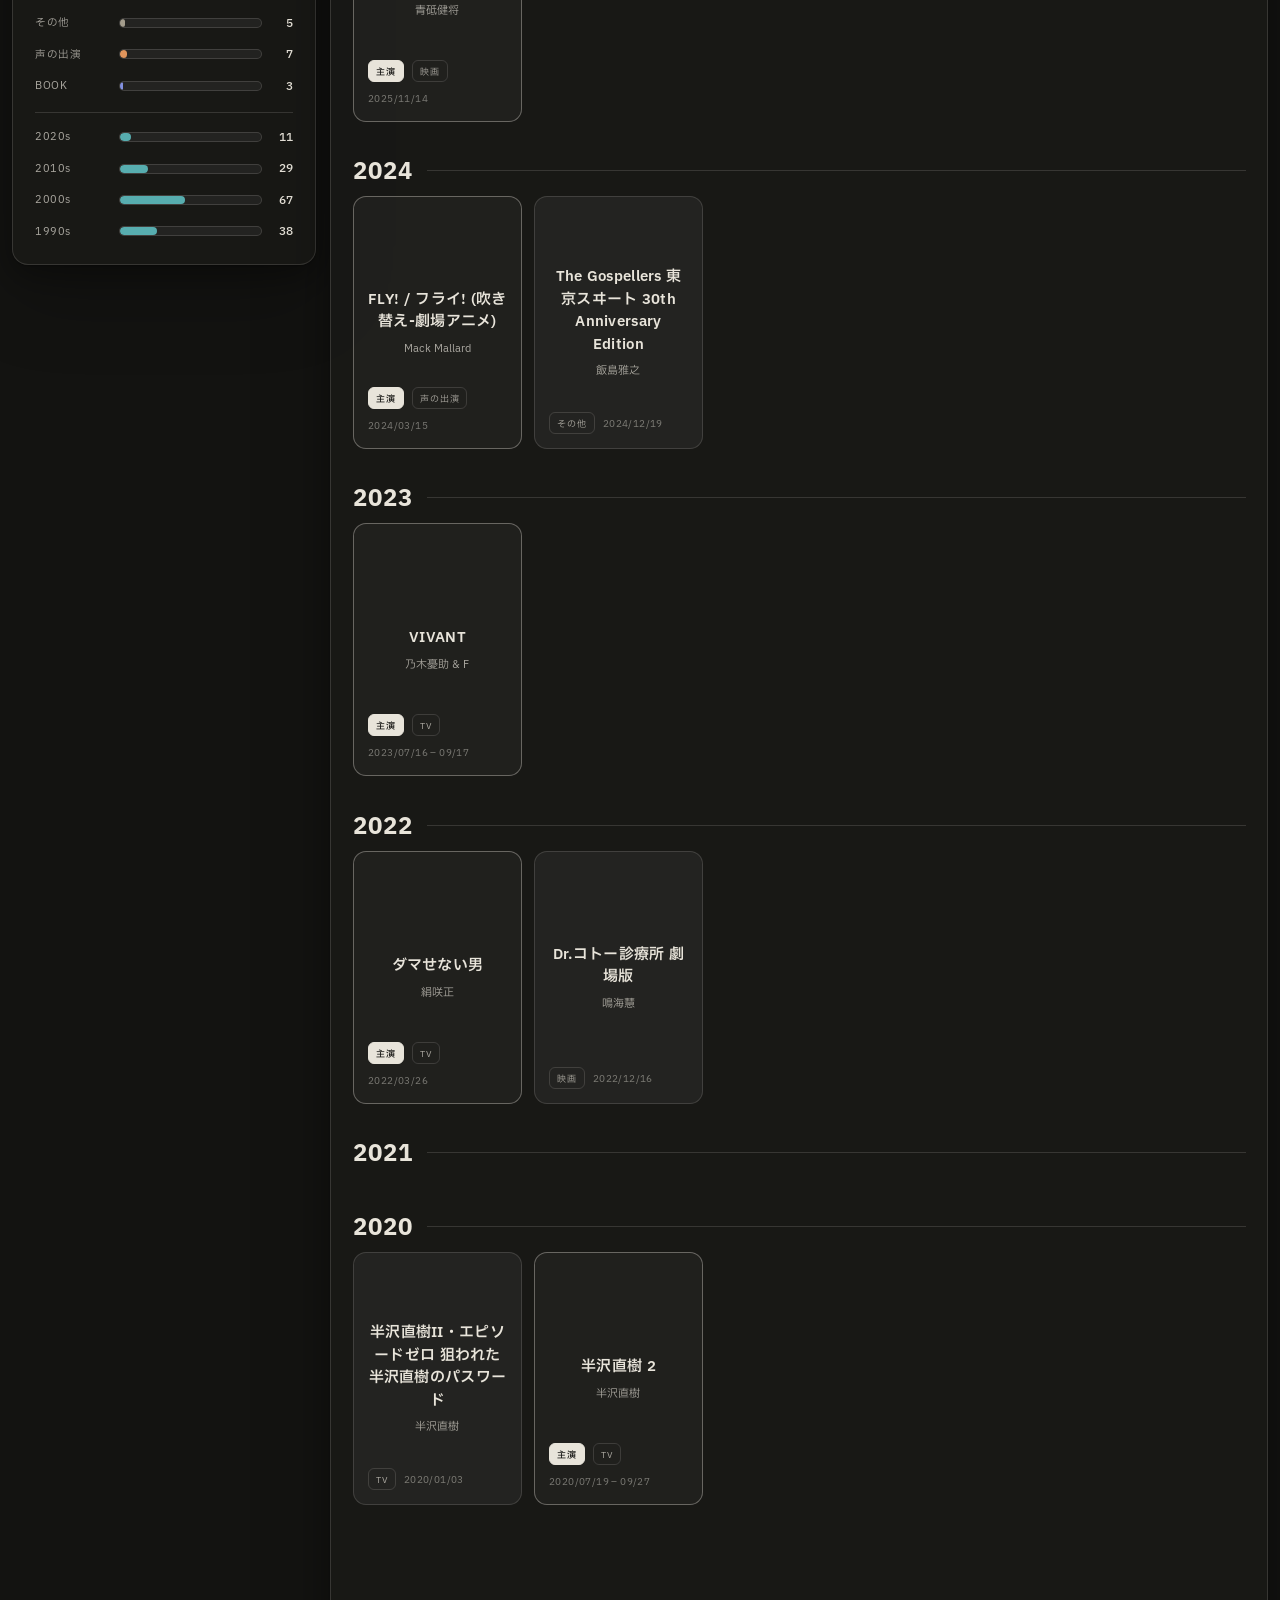
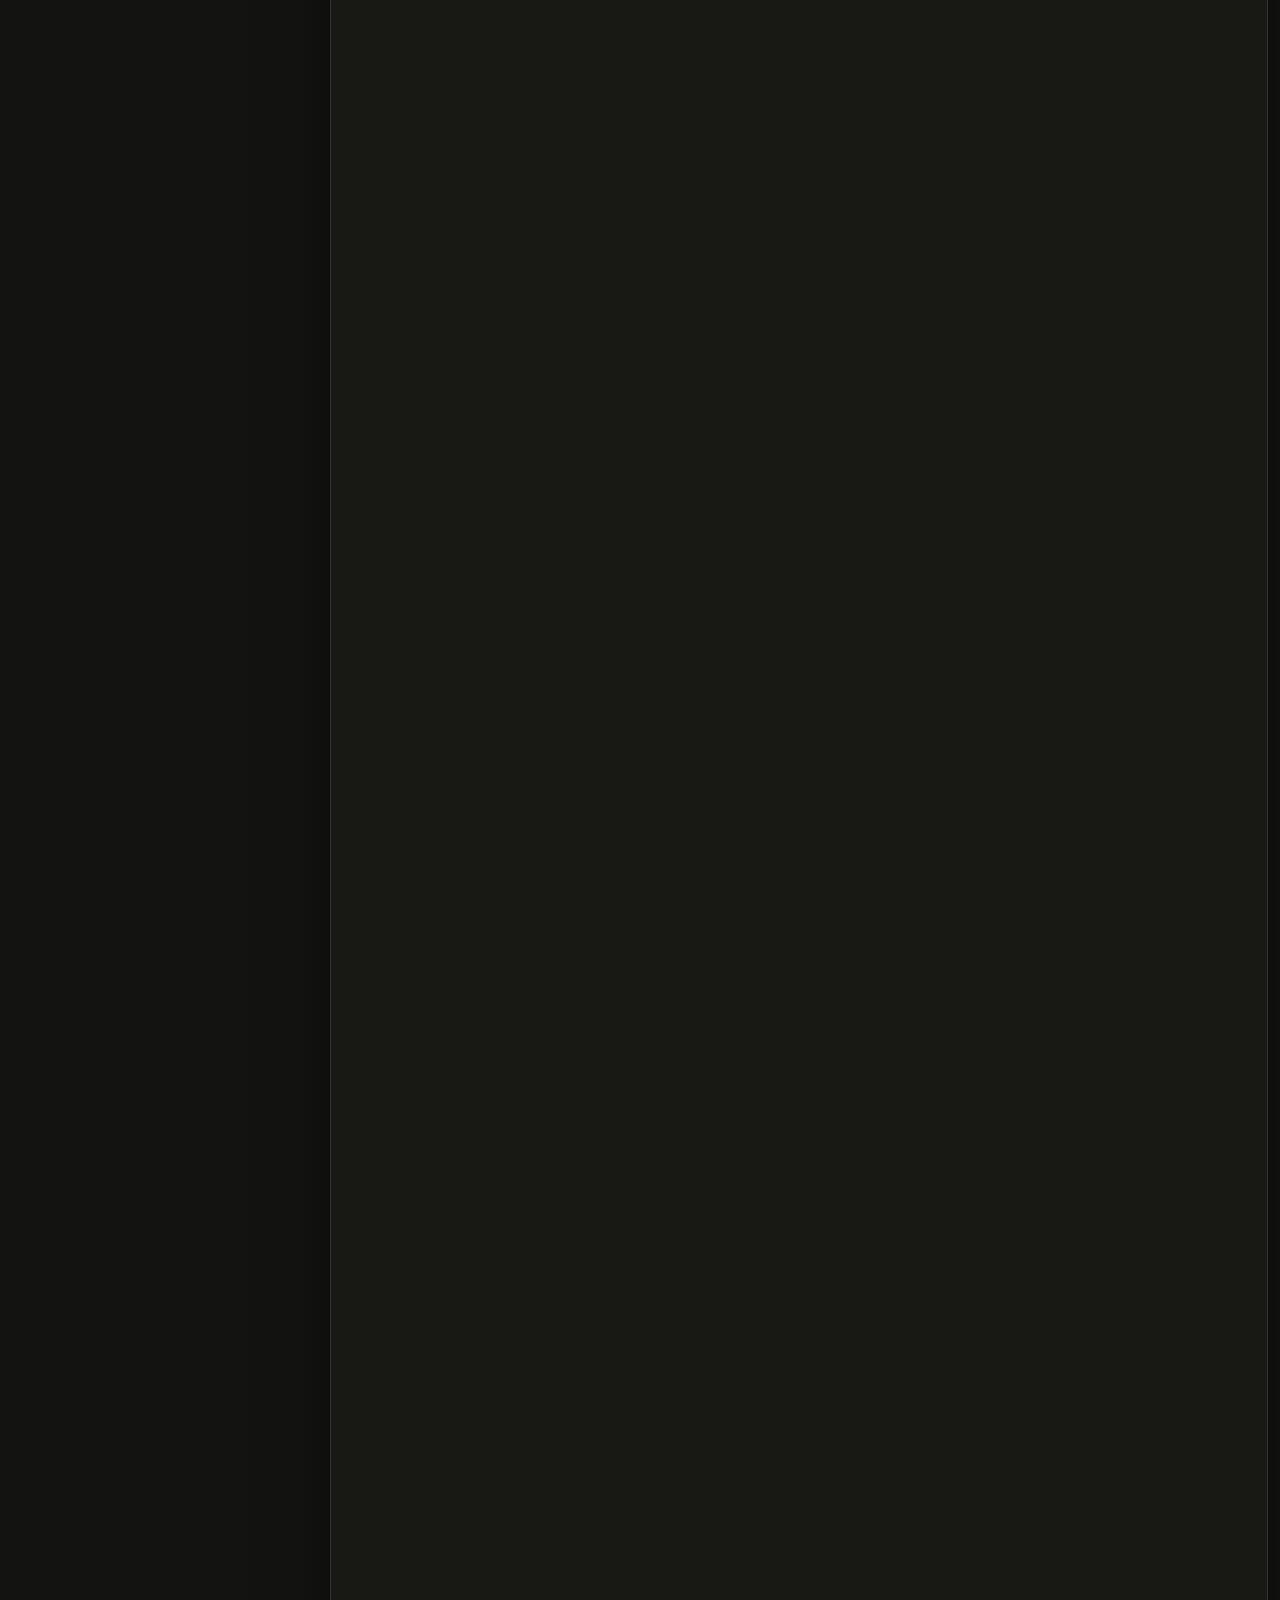
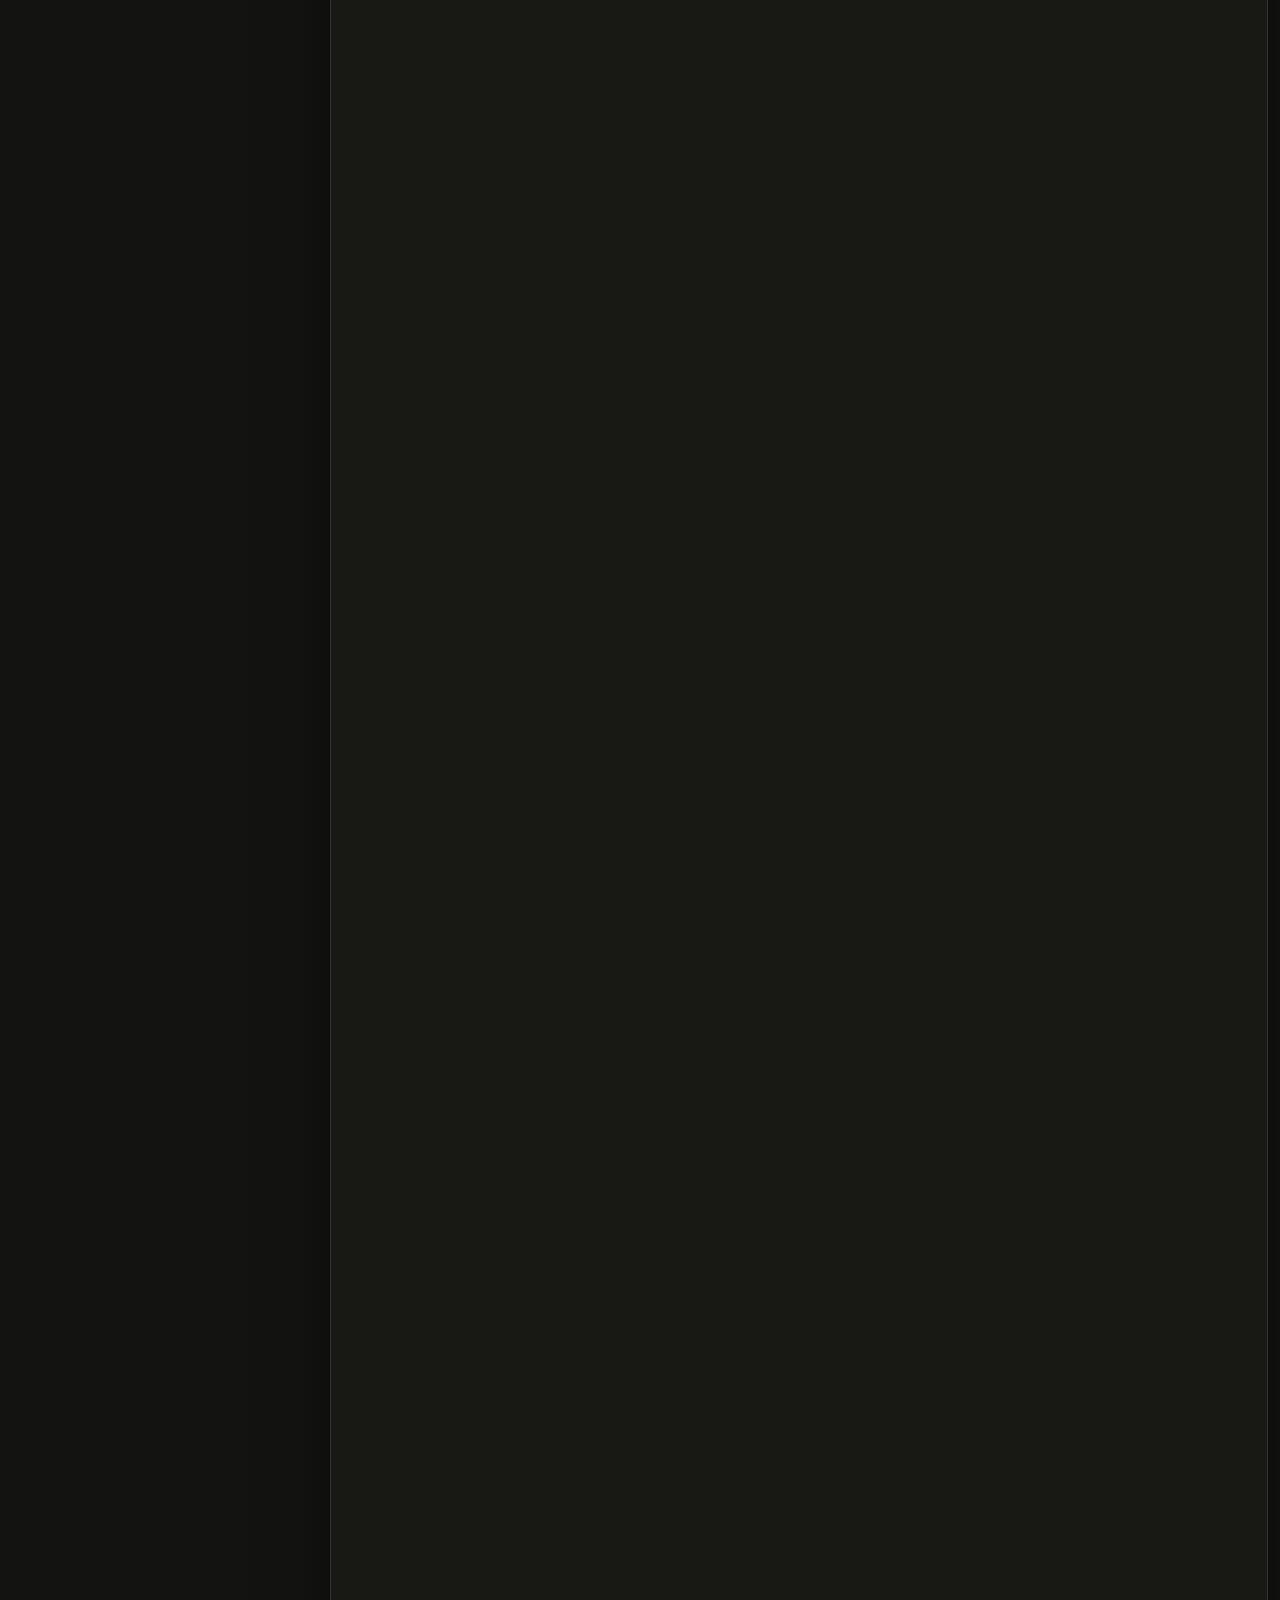
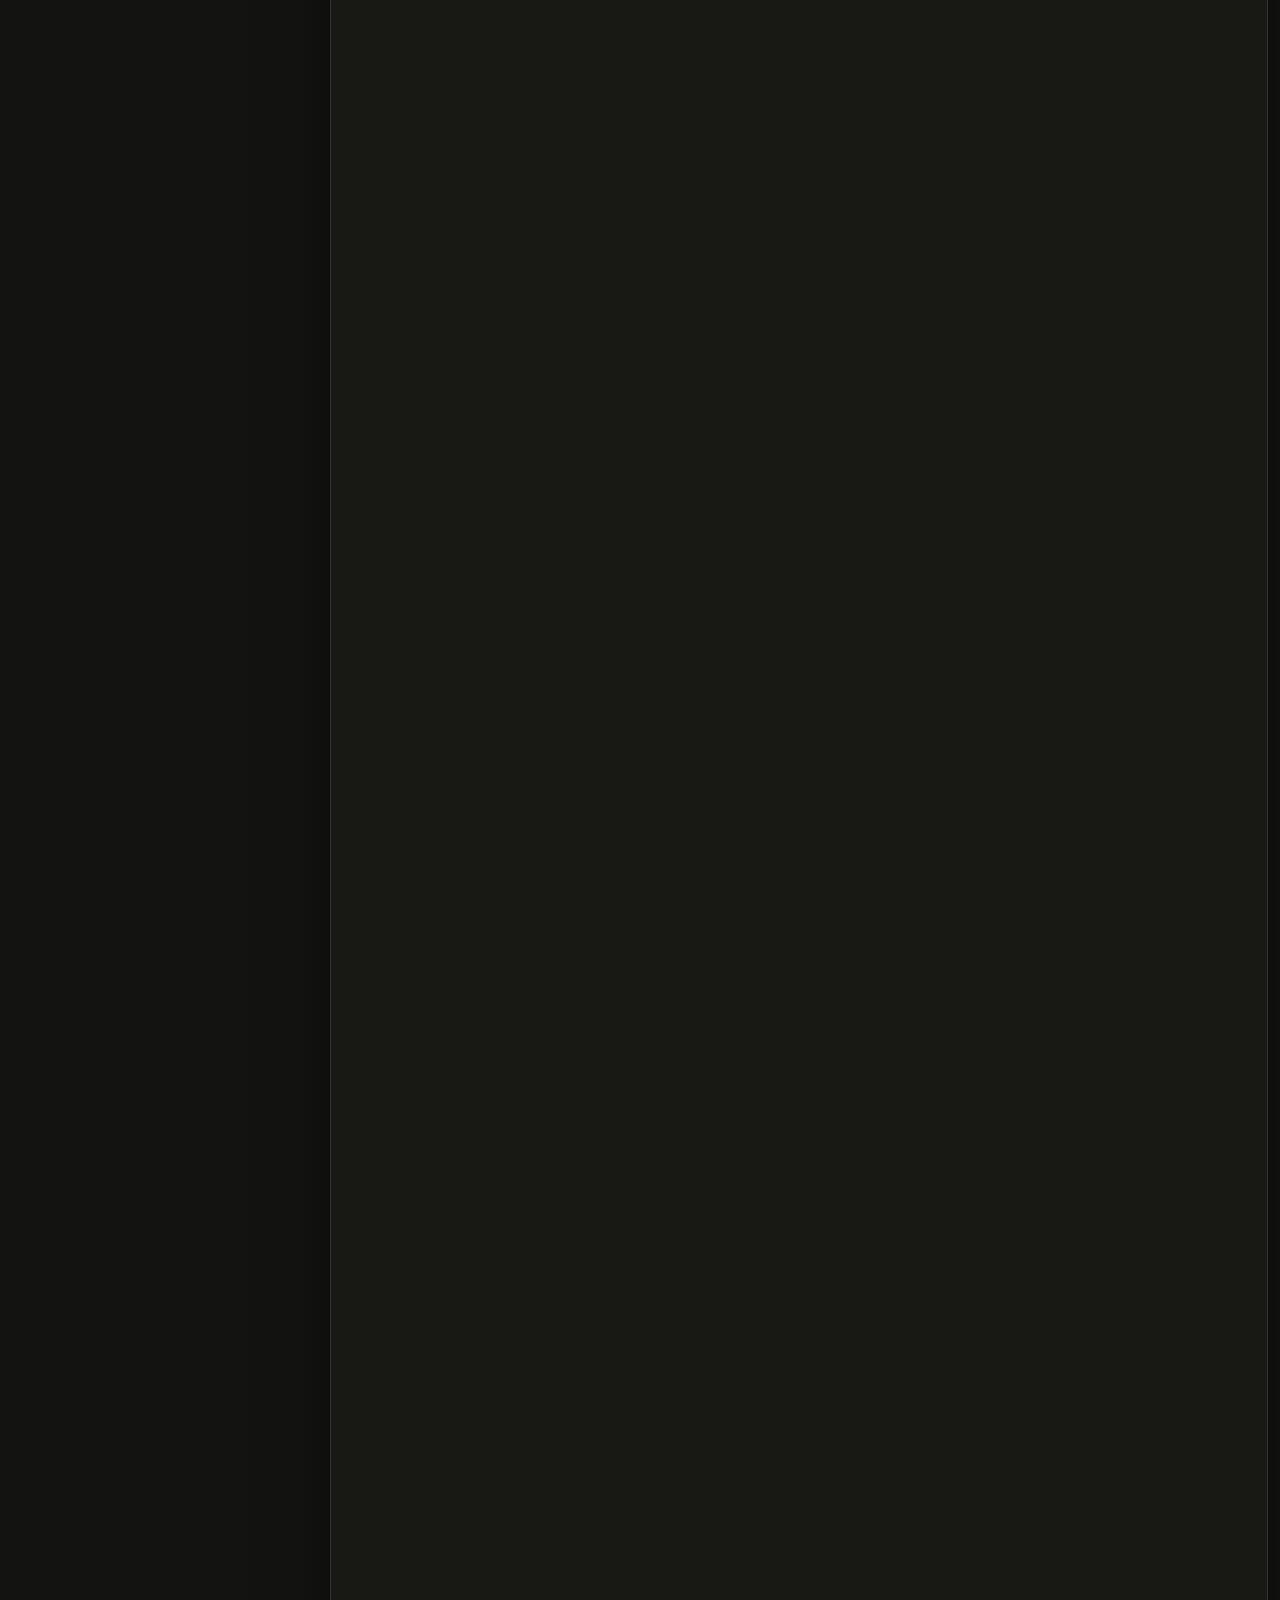
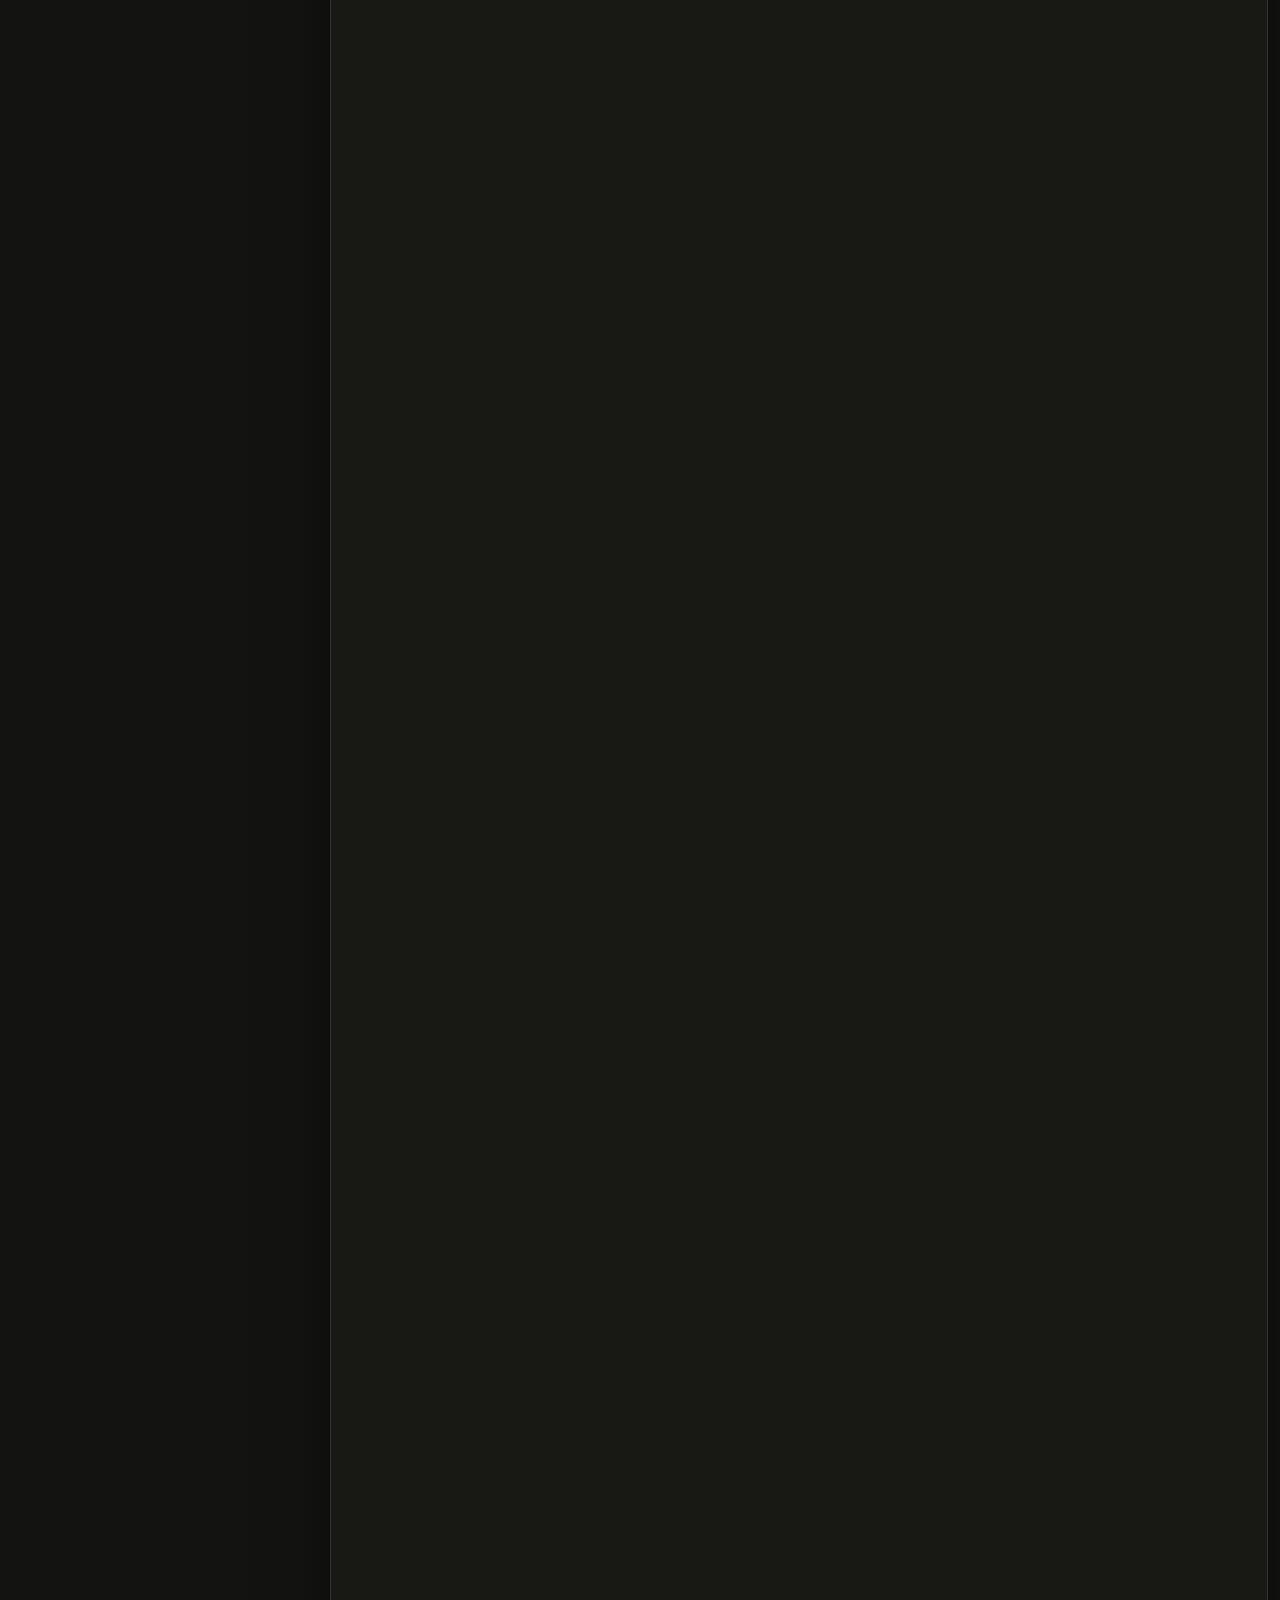
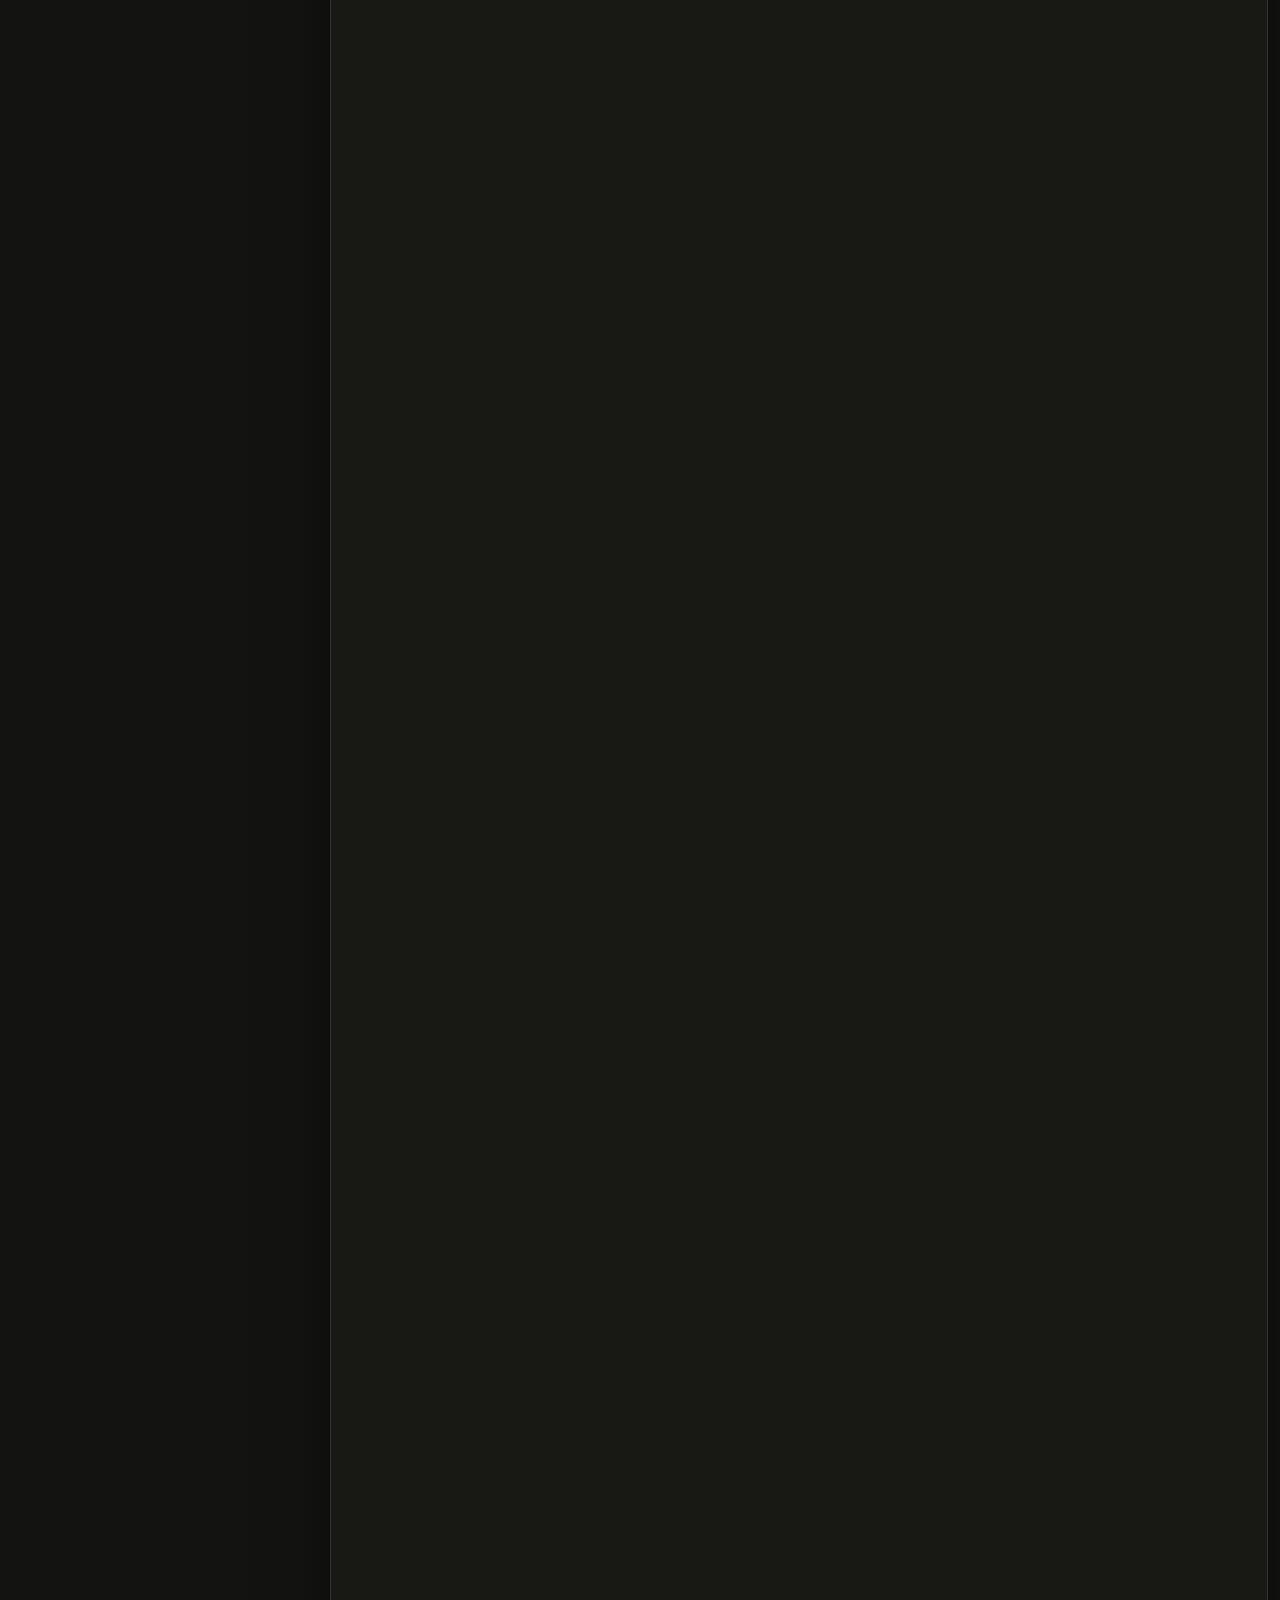
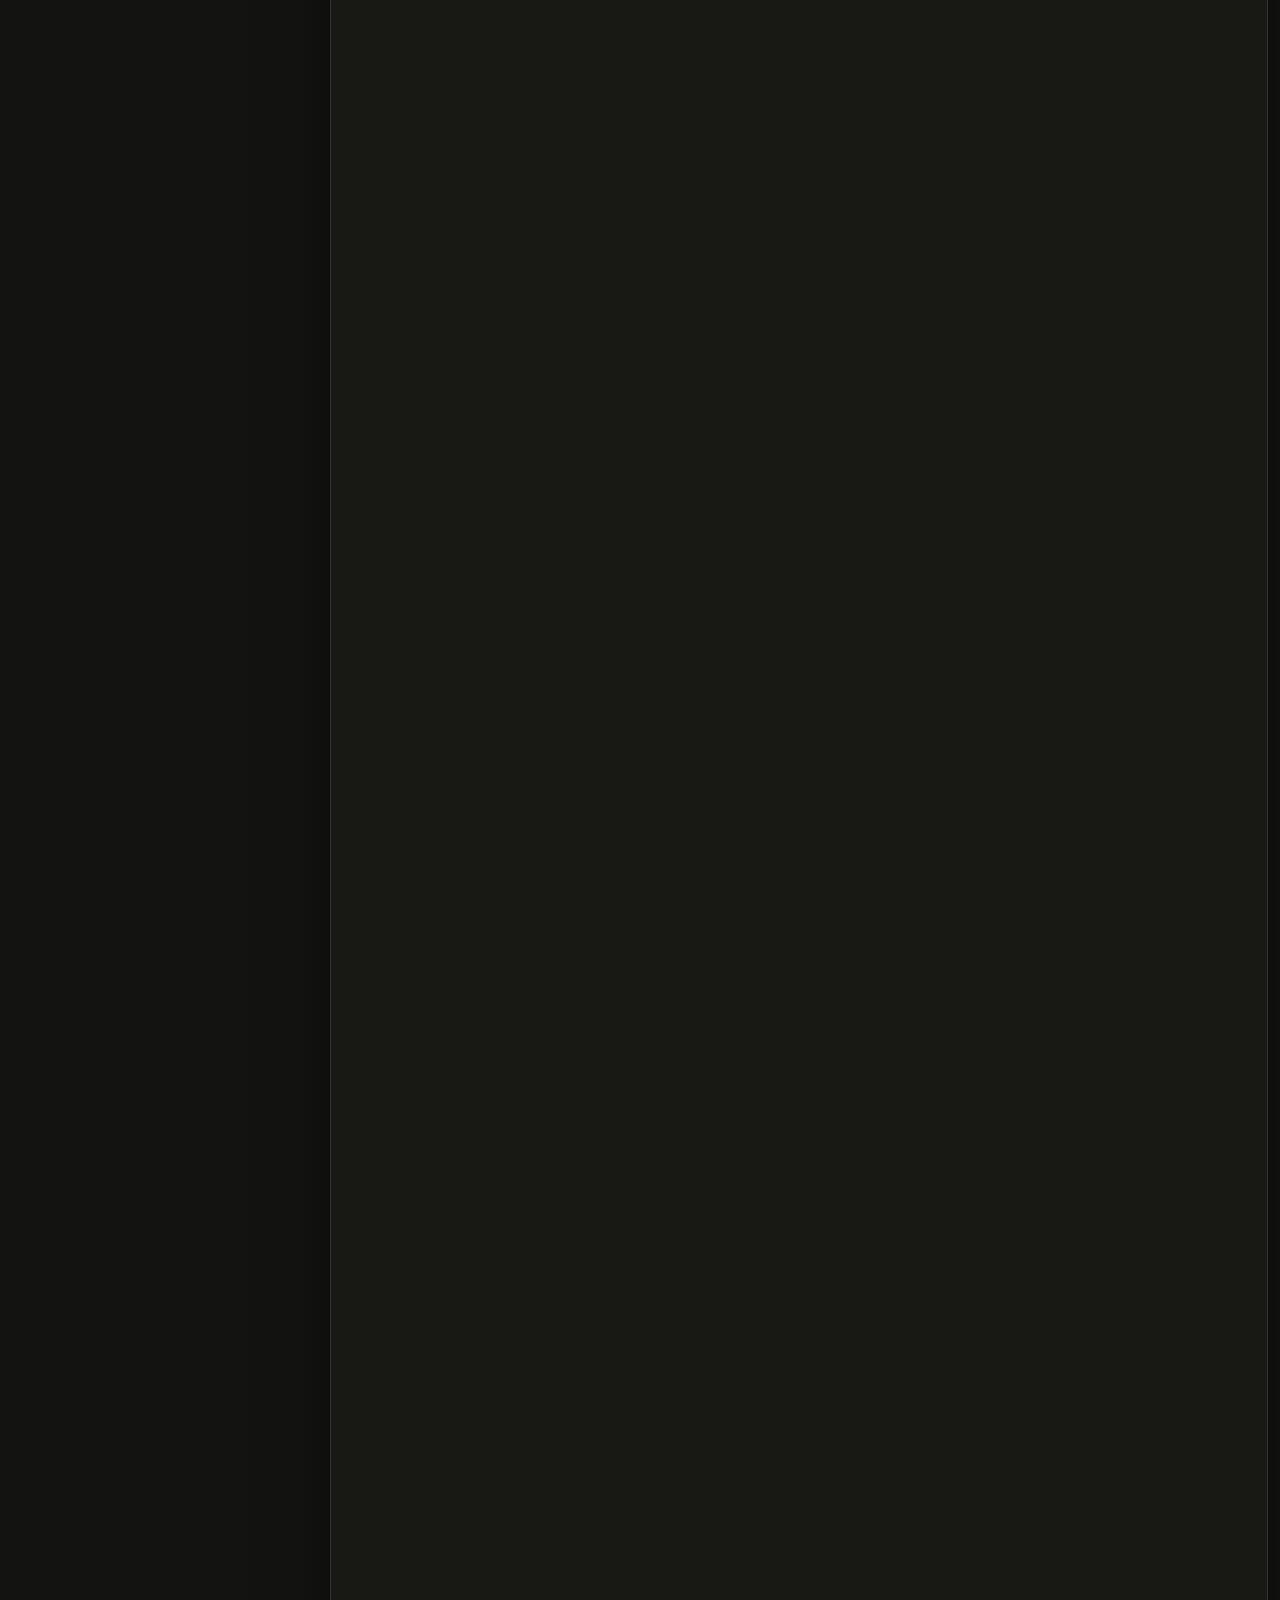
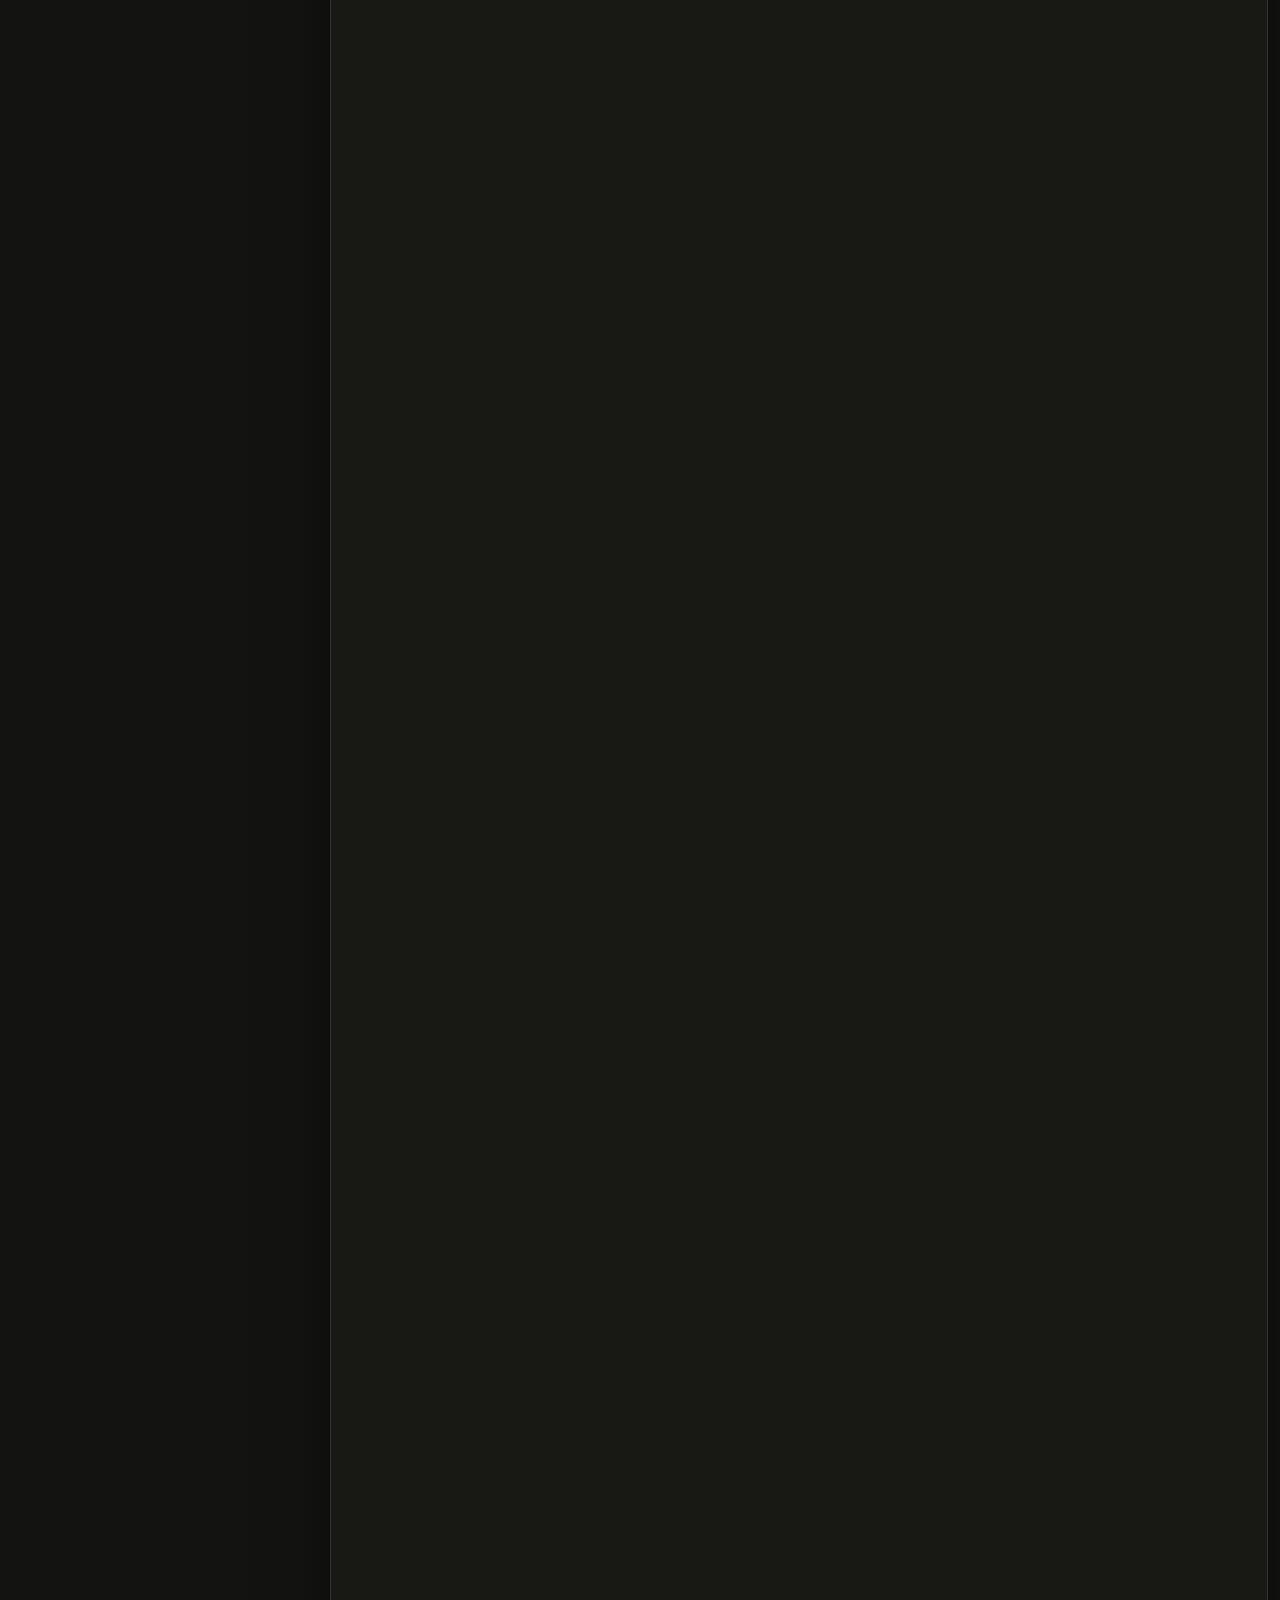
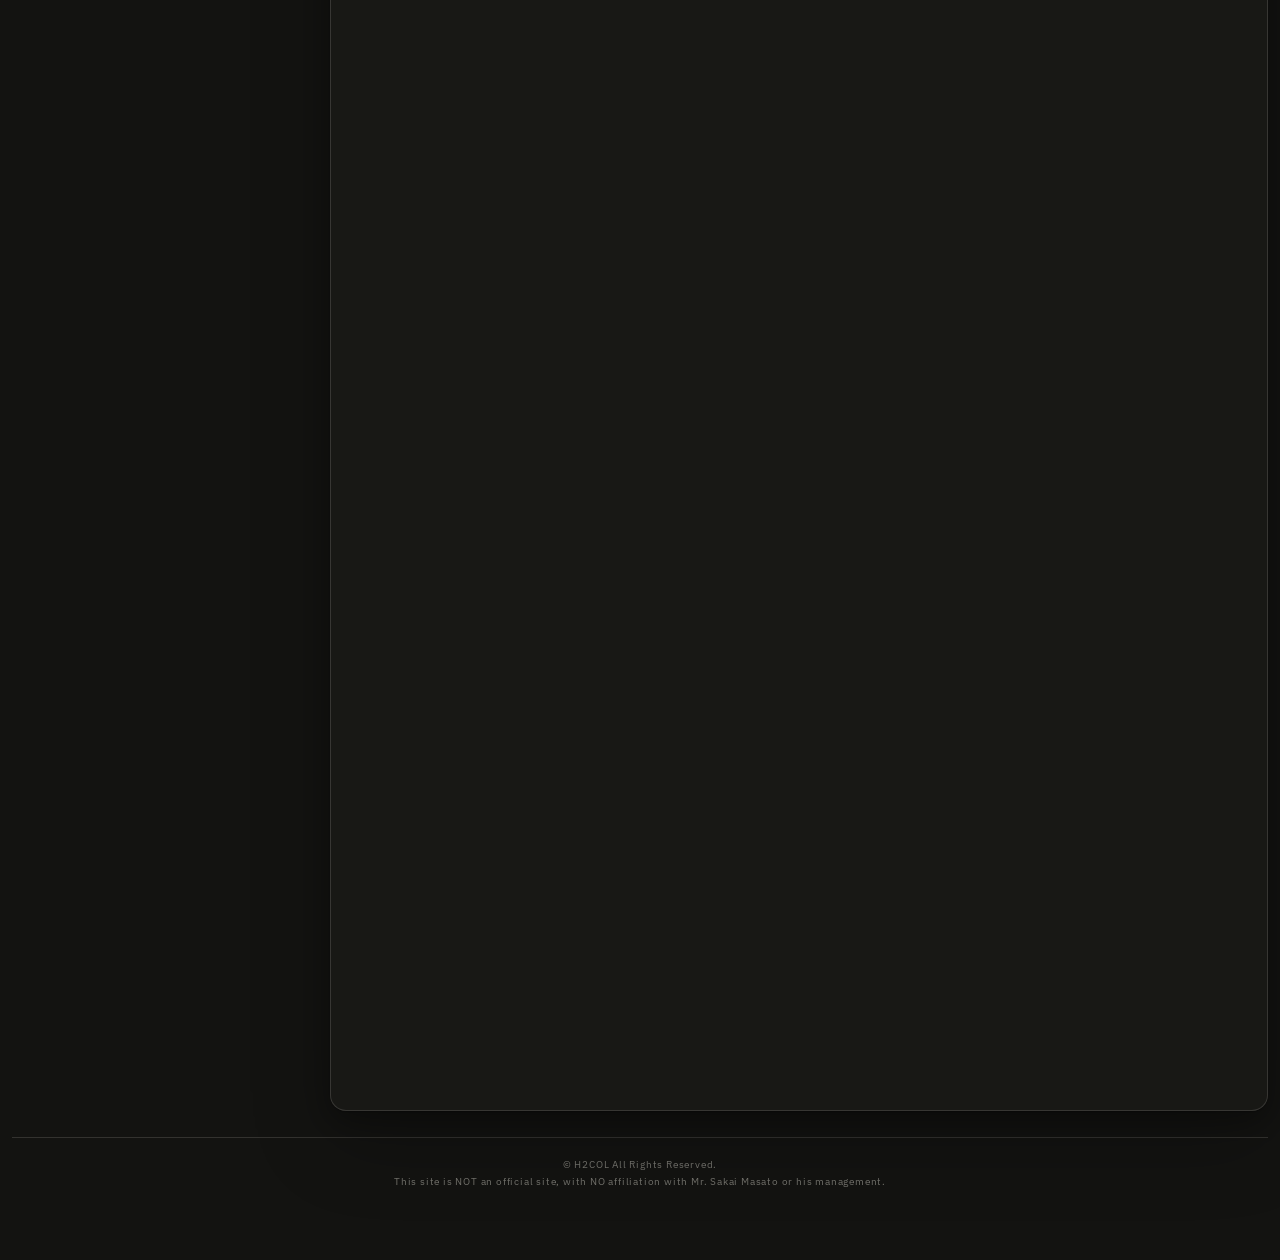
==== commit 15b5df52: "Update index.html" ====
--- a/index.html
+++ b/index.html
@@ -34,9 +34,13 @@
 
     <link rel="preconnect" href="https://fonts.googleapis.com">
     <link rel="preconnect" href="https://fonts.gstatic.com" crossorigin>
-    <link
+    <link rel="preload" as="style"
         href="https://fonts.googleapis.com/css2?family=IBM+Plex+Sans:wght@400;500;600;700&family=IBM+Plex+Sans+JP:wght@400;500;600;700&display=swap"
-        rel="stylesheet">
+        onload="this.onload=null;this.rel='stylesheet'">
+    <noscript>
+        <link rel="stylesheet"
+            href="https://fonts.googleapis.com/css2?family=IBM+Plex+Sans:wght@400;500;600;700&family=IBM+Plex+Sans+JP:wght@400;500;600;700&display=swap">
+    </noscript>
 
     <script>
         function getJSTNow() { const now = new Date(); return new Date(now.getTime() + 9 * 60 * 60 * 1000); }
@@ -86,10 +90,9 @@
             --ink-faint: rgba(232, 228, 218, .46);
             --line: rgba(232, 228, 218, .15);
             --line-strong: rgba(232, 228, 218, .36);
-            --card: rgba(255, 255, 255, .05);
+            --card: rgba(26, 26, 23, .84);
             --card-2: rgba(255, 255, 255, .055);
             --grid-line: rgba(232, 228, 218, .05);
-            --grain-op: .055;
             --teal: #57ADAF;
             --teal-tint: rgba(87, 173, 175, .15);
             --teal-line: rgba(87, 173, 175, .48);
@@ -115,10 +118,9 @@
             --ink-faint: rgba(38, 36, 31, .48);
             --line: rgba(38, 36, 31, .15);
             --line-strong: rgba(38, 36, 31, .38);
-            --card: rgba(255, 255, 255, .58);
+            --card: rgba(255, 255, 255, .78);
             --card-2: rgba(255, 255, 255, .50);
             --grid-line: rgba(38, 36, 31, .055);
-            --grain-op: .04;
             --teal: #175E63;
             --teal-tint: rgba(23, 94, 99, .11);
             --teal-line: rgba(23, 94, 99, .42);
@@ -189,44 +191,35 @@
             background-size: 34px 34px;
         }
 
-        body::after {
-            content: "";
-            position: fixed;
-            inset: 0;
-            z-index: -1;
-            pointer-events: none;
-            opacity: var(--grain-op);
-            background-image: url("data:image/svg+xml;utf8,<svg xmlns='http://www.w3.org/2000/svg' width='160' height='160'><filter id='n'><feTurbulence type='fractalNoise' baseFrequency='0.85' numOctaves='2' stitchTiles='stitch'/><feColorMatrix type='saturate' values='0'/></filter><rect width='160' height='160' filter='url(%23n)'/></svg>");
-        }
-
         .fog {
             position: fixed;
             inset: -15%;
             z-index: -3;
             pointer-events: none;
-            filter: blur(90px);
+            contain: strict;
         }
 
         .fog span {
             position: absolute;
             border-radius: 50%;
+            will-change: transform;
         }
 
         .fog-a {
-            width: 58vw;
-            height: 58vw;
-            top: -8%;
-            left: -6%;
-            background: radial-gradient(circle, var(--fog-a), transparent 70%);
+            width: 66vw;
+            height: 66vw;
+            top: -10%;
+            left: -8%;
+            background: radial-gradient(circle, var(--fog-a) 0%, transparent 70%);
             animation: drift-a 70s var(--ease) infinite alternate;
         }
 
         .fog-b {
-            width: 48vw;
-            height: 48vw;
-            bottom: -12%;
-            right: -6%;
-            background: radial-gradient(circle, var(--fog-b), transparent 70%);
+            width: 56vw;
+            height: 56vw;
+            bottom: -14%;
+            right: -8%;
+            background: radial-gradient(circle, var(--fog-b) 0%, transparent 70%);
             animation: drift-b 95s var(--ease) infinite alternate;
         }
 
@@ -288,11 +281,12 @@
             left: 0;
             right: 0;
             z-index: 1000;
-            background: color-mix(in srgb, var(--paper) 74%, transparent);
-            -webkit-backdrop-filter: blur(18px) saturate(1.15);
-            backdrop-filter: blur(18px) saturate(1.15);
+            background: color-mix(in srgb, var(--paper) 82%, transparent);
+            -webkit-backdrop-filter: blur(12px);
+            backdrop-filter: blur(12px);
+            transform: translateZ(0);
             border-bottom: 1px solid var(--line);
-            box-shadow: 0 1px 2px rgba(0, 0, 0, .05), 0 8px 24px rgba(0, 0, 0, .06), 0 24px 64px rgba(0, 0, 0, .04);
+            box-shadow: 0 1px 2px rgba(0, 0, 0, .05), 0 8px 24px rgba(0, 0, 0, .06);
         }
 
         .nav-inner {
@@ -328,30 +322,6 @@
 
         .nav-links::-webkit-scrollbar {
             display: none;
-        }
-
-        .nav-links a {
-            font-family: var(--font);
-            font-size: 11.5px;
-            letter-spacing: .1em;
-            text-decoration: none;
-            color: var(--ink-soft);
-            padding: 8px 11px;
-            border-radius: 9px;
-            border: 1px solid transparent;
-            white-space: nowrap;
-            transition: color .2s var(--ease), background-color .2s var(--ease), border-color .2s var(--ease);
-        }
-
-        .nav-links a:hover {
-            color: var(--ink);
-            background: var(--card-2);
-        }
-
-        .nav-links a.active {
-            color: var(--teal);
-            background: var(--teal-tint);
-            border-color: var(--teal-line);
         }
 
         .nav-ctrl {
@@ -398,8 +368,6 @@
 
         .card {
             background: var(--card);
-            -webkit-backdrop-filter: blur(16px) saturate(1.12);
-            backdrop-filter: blur(16px) saturate(1.12);
             border: 1px solid var(--line);
             border-radius: 16px;
             box-shadow: var(--shadow);
@@ -937,6 +905,7 @@
             align-self: start;
             display: grid;
             gap: 14px;
+            transform: translateZ(0);
         }
 
         .c-filter {
@@ -1089,6 +1058,8 @@
 
         .timeline-year {
             padding: 18px 0;
+            content-visibility: auto;
+            contain-intrinsic-size: auto 320px;
         }
 
         .year-head {
@@ -1133,7 +1104,7 @@
             display: grid;
             aspect-ratio: 2 / 3;
             overflow: hidden;
-            animation: rise .45s var(--ease) both;
+            contain: layout paint style;
             transition: transform .22s var(--ease), border-color .22s var(--ease), box-shadow .22s var(--ease), background-color .35s var(--ease);
         }
 
@@ -1159,18 +1130,6 @@
         .timeline-item.lead-role {
             border-color: var(--line-strong);
             background: color-mix(in srgb, var(--card-2) 60%, var(--card));
-        }
-
-        @keyframes rise {
-            from {
-                opacity: 0;
-                transform: translateY(9px);
-            }
-
-            to {
-                opacity: 1;
-                transform: none;
-            }
         }
 
         .tile-center {
@@ -1633,7 +1592,7 @@
                                 <span class="chart-num mono">0</span>
                             </div>
                         </div>
-                        <div class="chart-decade-section" id="chart-decade-section">
+                        <div class="chart-decade-section">
                             <div class="chart-decade-rows" id="chart-decade-rows"></div>
                         </div>
                     </section>
@@ -1673,7 +1632,7 @@
             </div>
         </div>
 
-        <footer class="footer" id="page-end">
+        <footer class="footer">
             <p>© H2COL All Rights Reserved.</p>
             <p>This site is NOT an official site, with NO affiliation with Mr. Sakai Masato or his management.</p>
         </footer>
@@ -1685,17 +1644,6 @@
         document.addEventListener('DOMContentLoaded', async function () {
             const motionOK = () => !window.matchMedia('(prefers-reduced-motion: reduce)').matches;
             const THEME_KEY = 'skmst-theme';
-
-            (function highlightCurrentPage() {
-                const normalize = (p) => !p ? '' : p.split('/').pop().split('?')[0].split('#')[0].replace(/\.html$/, '');
-                const current = normalize(window.location.pathname) || 'works';
-                document.querySelectorAll('.nav-links a').forEach(link => {
-                    const target = normalize(link.getAttribute('href'));
-                    if (current === target || ((current === 'about' || current === 'contact') && target === 'about')) {
-                        link.classList.add('active'); link.setAttribute('aria-current', 'page');
-                    } else { link.classList.remove('active'); link.removeAttribute('aria-current'); }
-                });
-            })();
 
             const themeBtn = document.getElementById('theme-toggle');
             const metaTheme = document.querySelector('meta[name="theme-color"]');
@@ -1785,6 +1733,7 @@
                         const iframe = document.createElement('iframe');
                         iframe.src = embedUrl;
                         iframe.title = s.name;
+                        iframe.loading = 'lazy';
                         iframe.allow = 'accelerometer; autoplay; clipboard-write; encrypted-media; gyroscope; picture-in-picture; web-share';
                         iframe.allowFullscreen = true;
                         mediaWrap.appendChild(iframe);
@@ -1901,9 +1850,10 @@
                 carousel.addEventListener('focusin', stop);
                 carousel.addEventListener('focusout', start);
 
+                let resizeTimer = null;
                 window.addEventListener('resize', () => {
-                    buildDots();
-                    setPosition(false);
+                    if (resizeTimer) clearTimeout(resizeTimer);
+                    resizeTimer = setTimeout(() => setPosition(false), 120);
                 });
 
                 buildDots();
@@ -1968,6 +1918,7 @@
                     });
                 } catch (e) { console.error('day.csv error:', e); return []; }
             }
+            const bioRowsPromise = fetchBiographyRows();
             (async function initCalendar() {
                 const weekEl = document.getElementById('cal-week');
                 const yearSel = document.getElementById('cal-year');
@@ -1980,7 +1931,7 @@
                 let bio = [], holidays = [], otherEvents = [], dayRows = [];
                 try {
                     [bio, holidays, otherEvents, dayRows] = await Promise.all([
-                        fetchBiographyCSV(),
+                        bioRowsPromise.then(() => fetchBiographyCSV()),
                         parseSyukujitsuCSV(),
                         parseOtherCSV(),
                         fetchDayRows()
@@ -2256,7 +2207,7 @@
             }
             async function loadData() {
                 try {
-                    const rows = await fetchBiographyRows();
+                    const rows = await bioRowsPromise;
                     allWorks = rows.map(row => {
                         const note = row.Note || '';
                         if (hasUwasaFlag(note) || hasMemoFlag(note)) return null;
@@ -2559,6 +2510,7 @@
                     img.src = work.poster;
                     img.alt = work.title || work.name;
                     img.loading = 'lazy';
+                    img.decoding = 'async';
                     img.onerror = () => {
                         itemDiv.classList.remove('has-poster');
                         renderFallback();
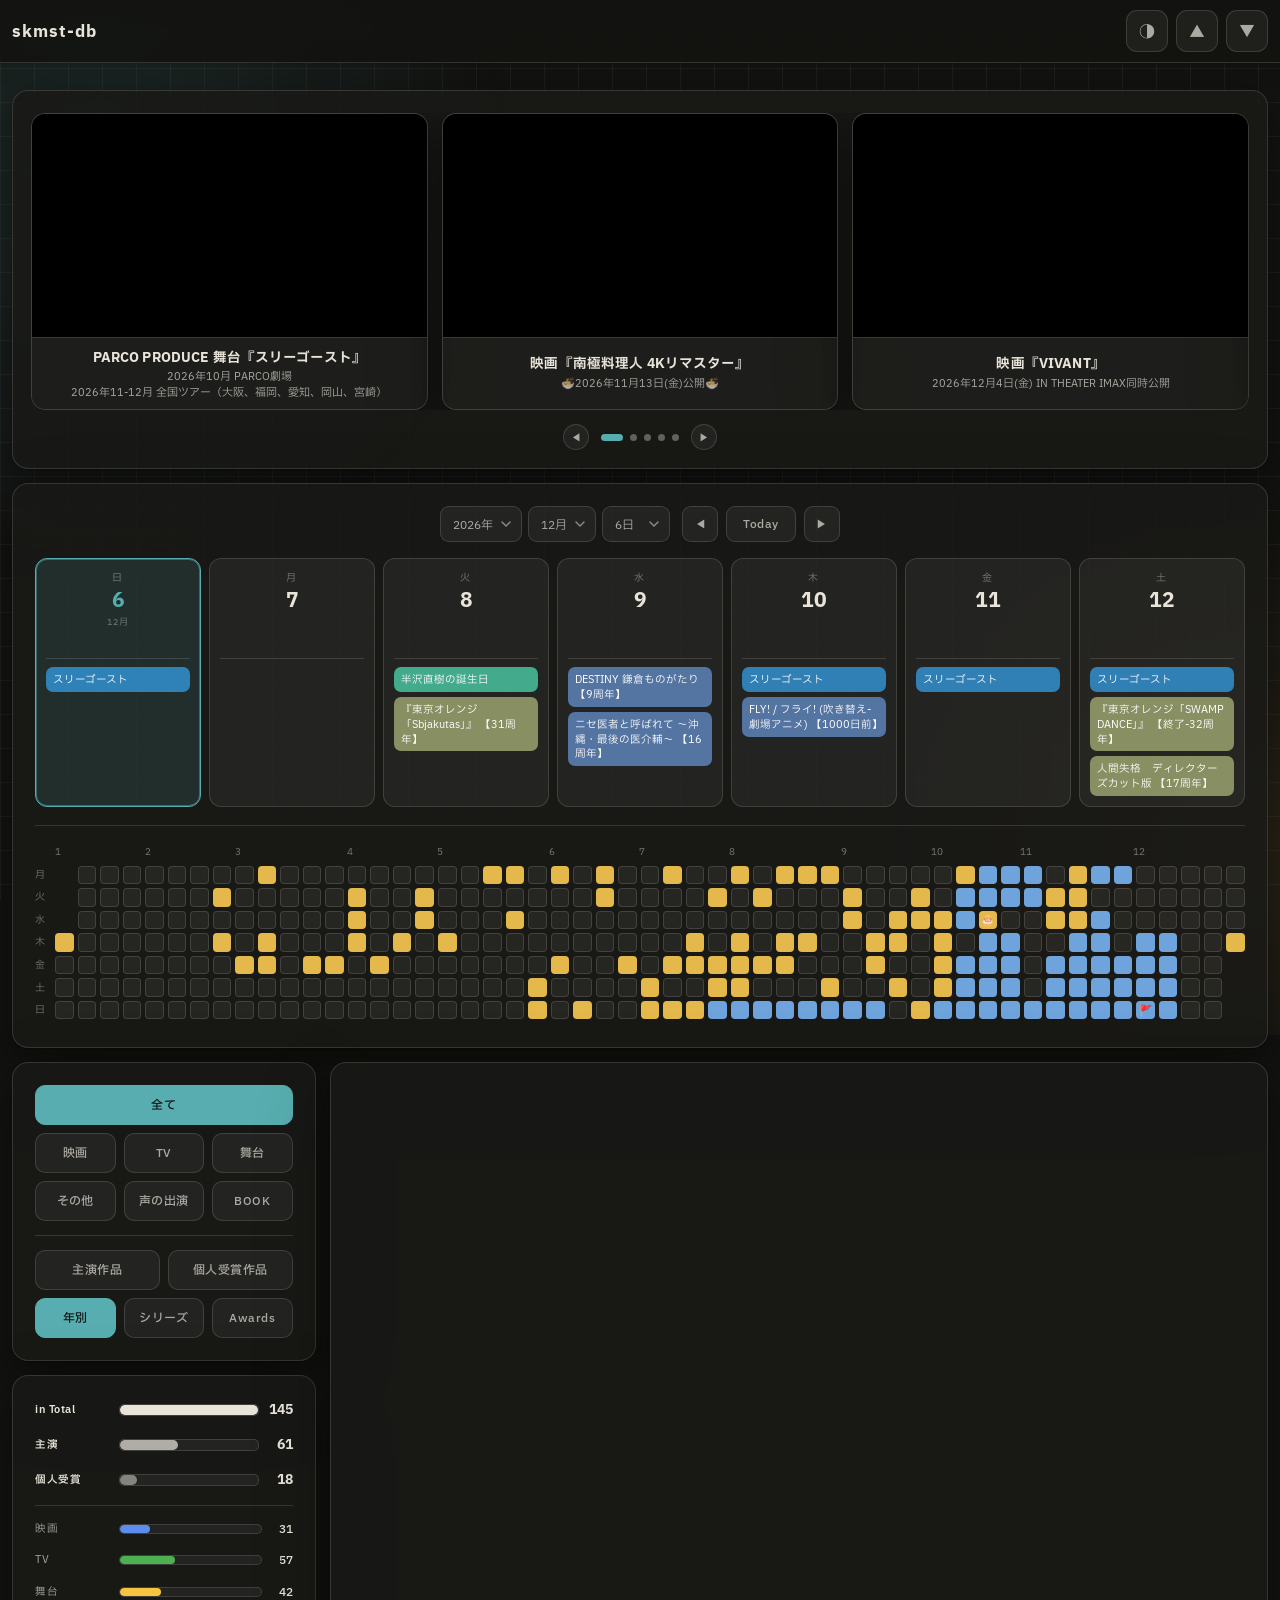
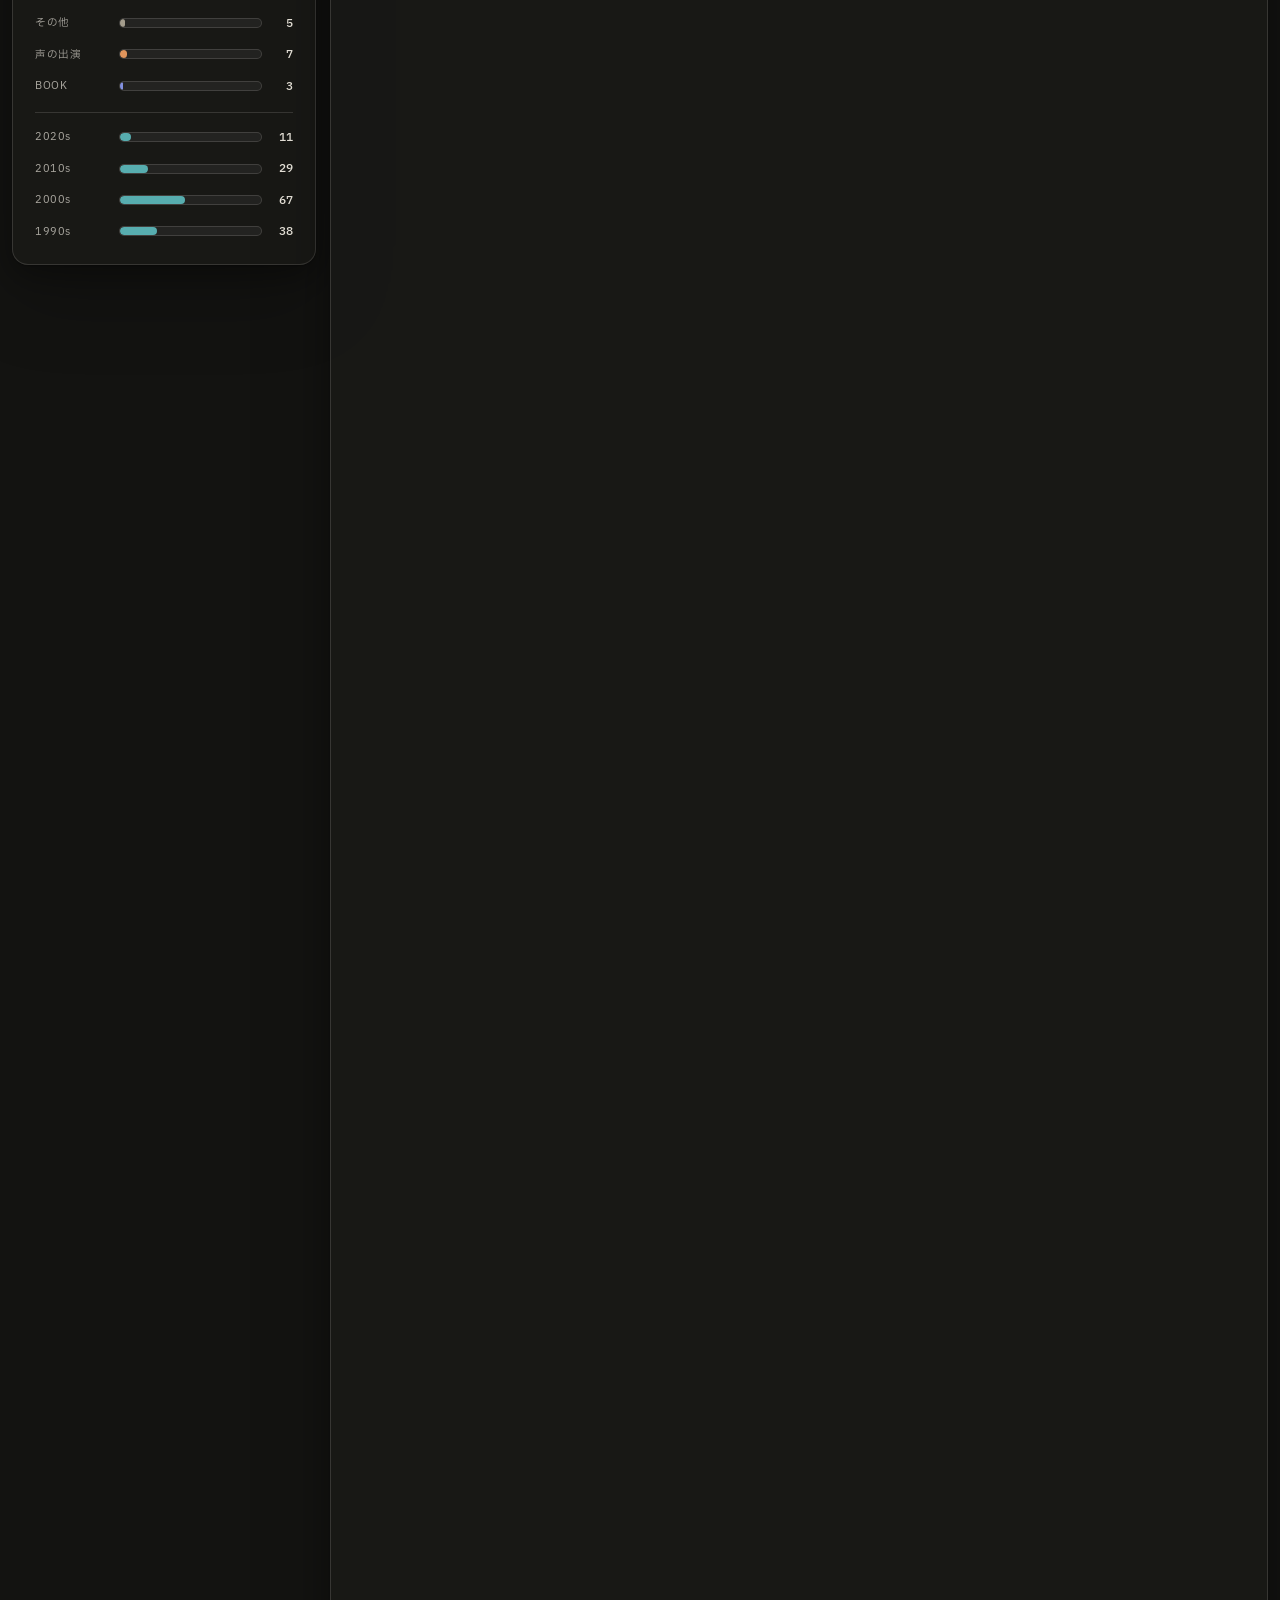
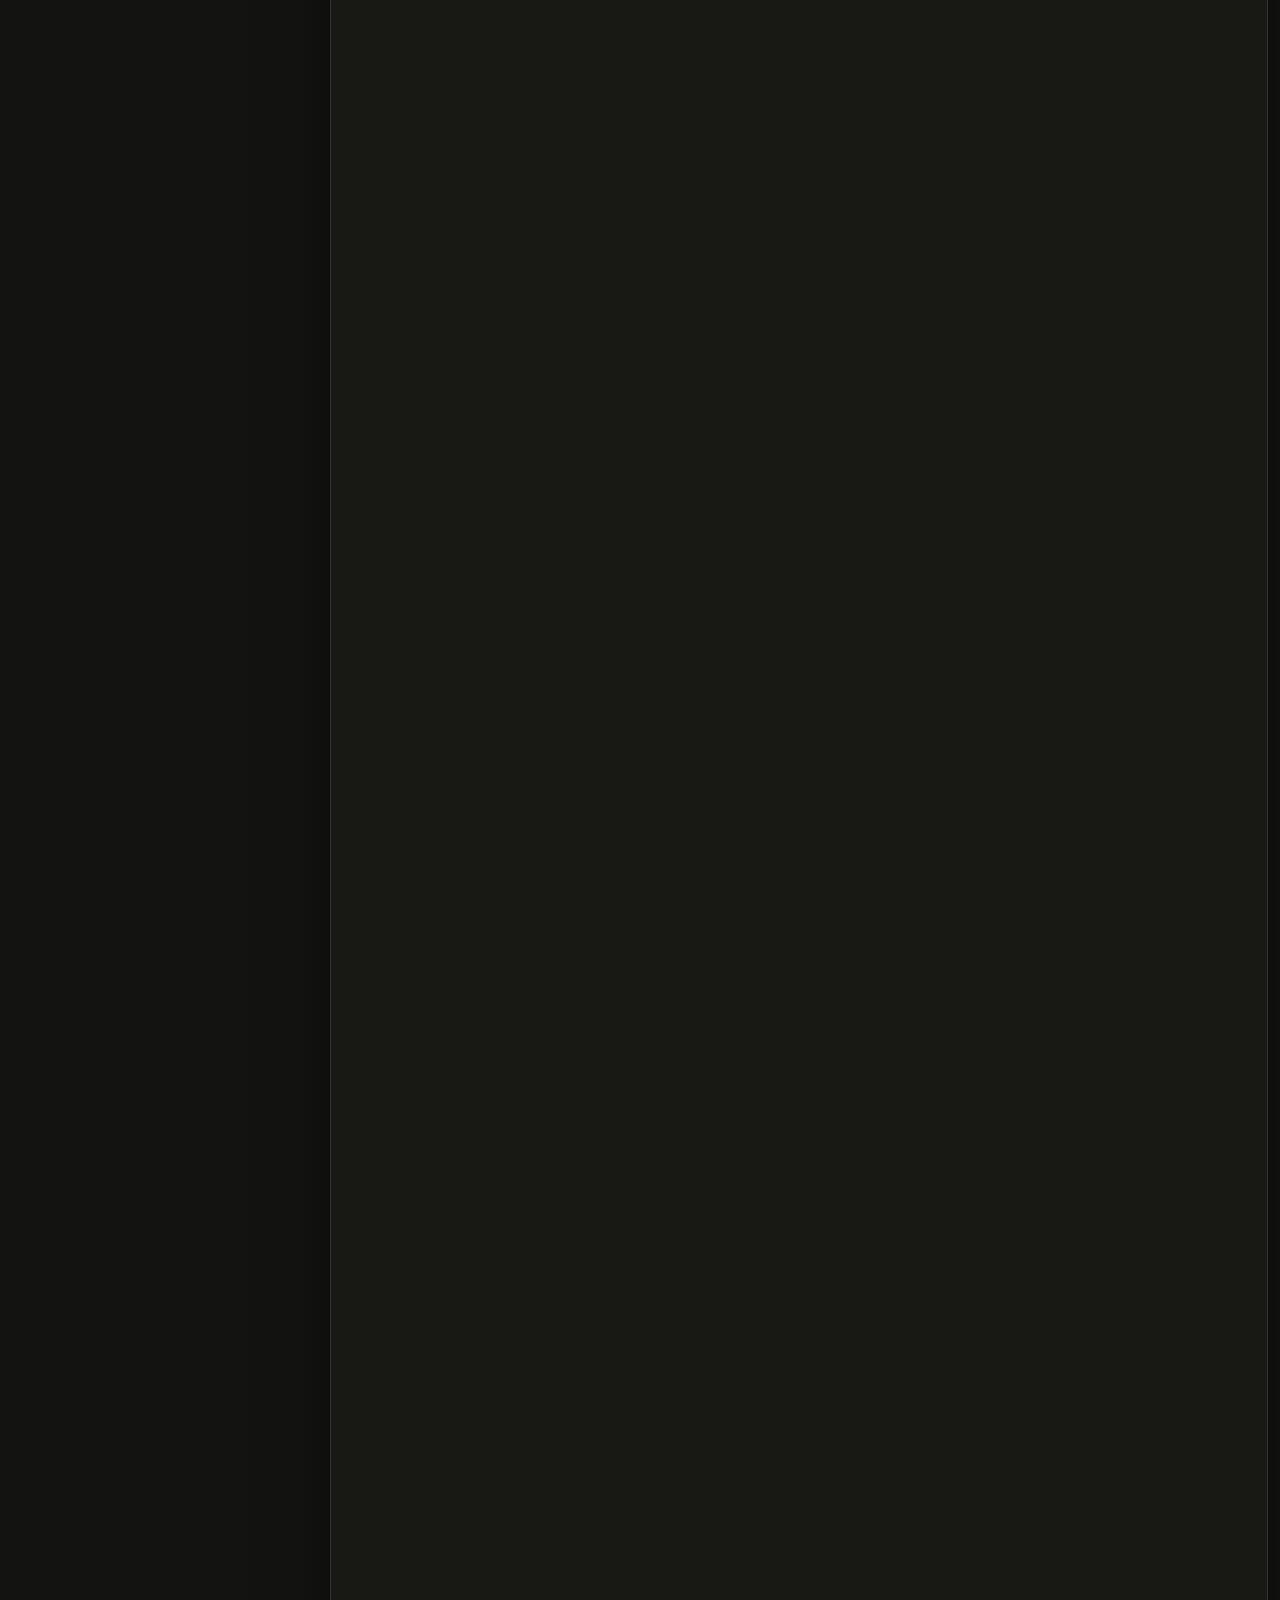
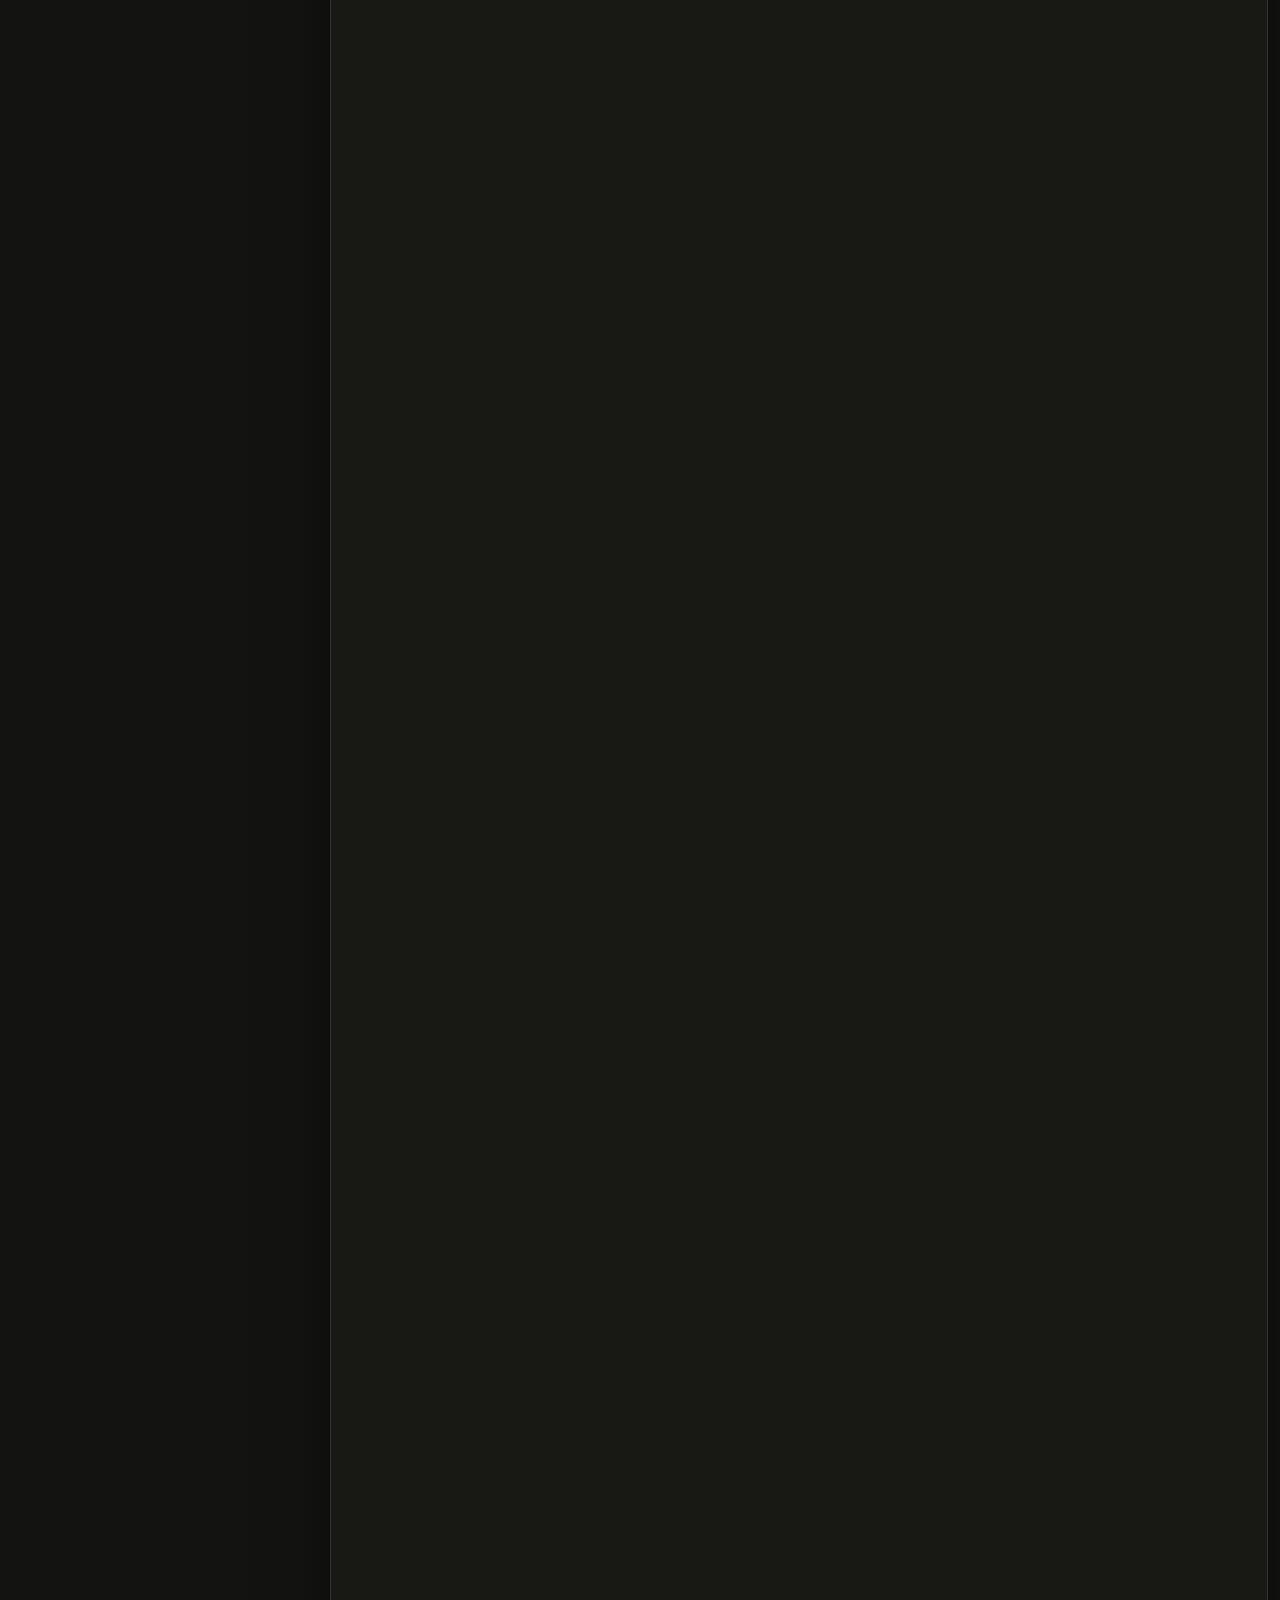
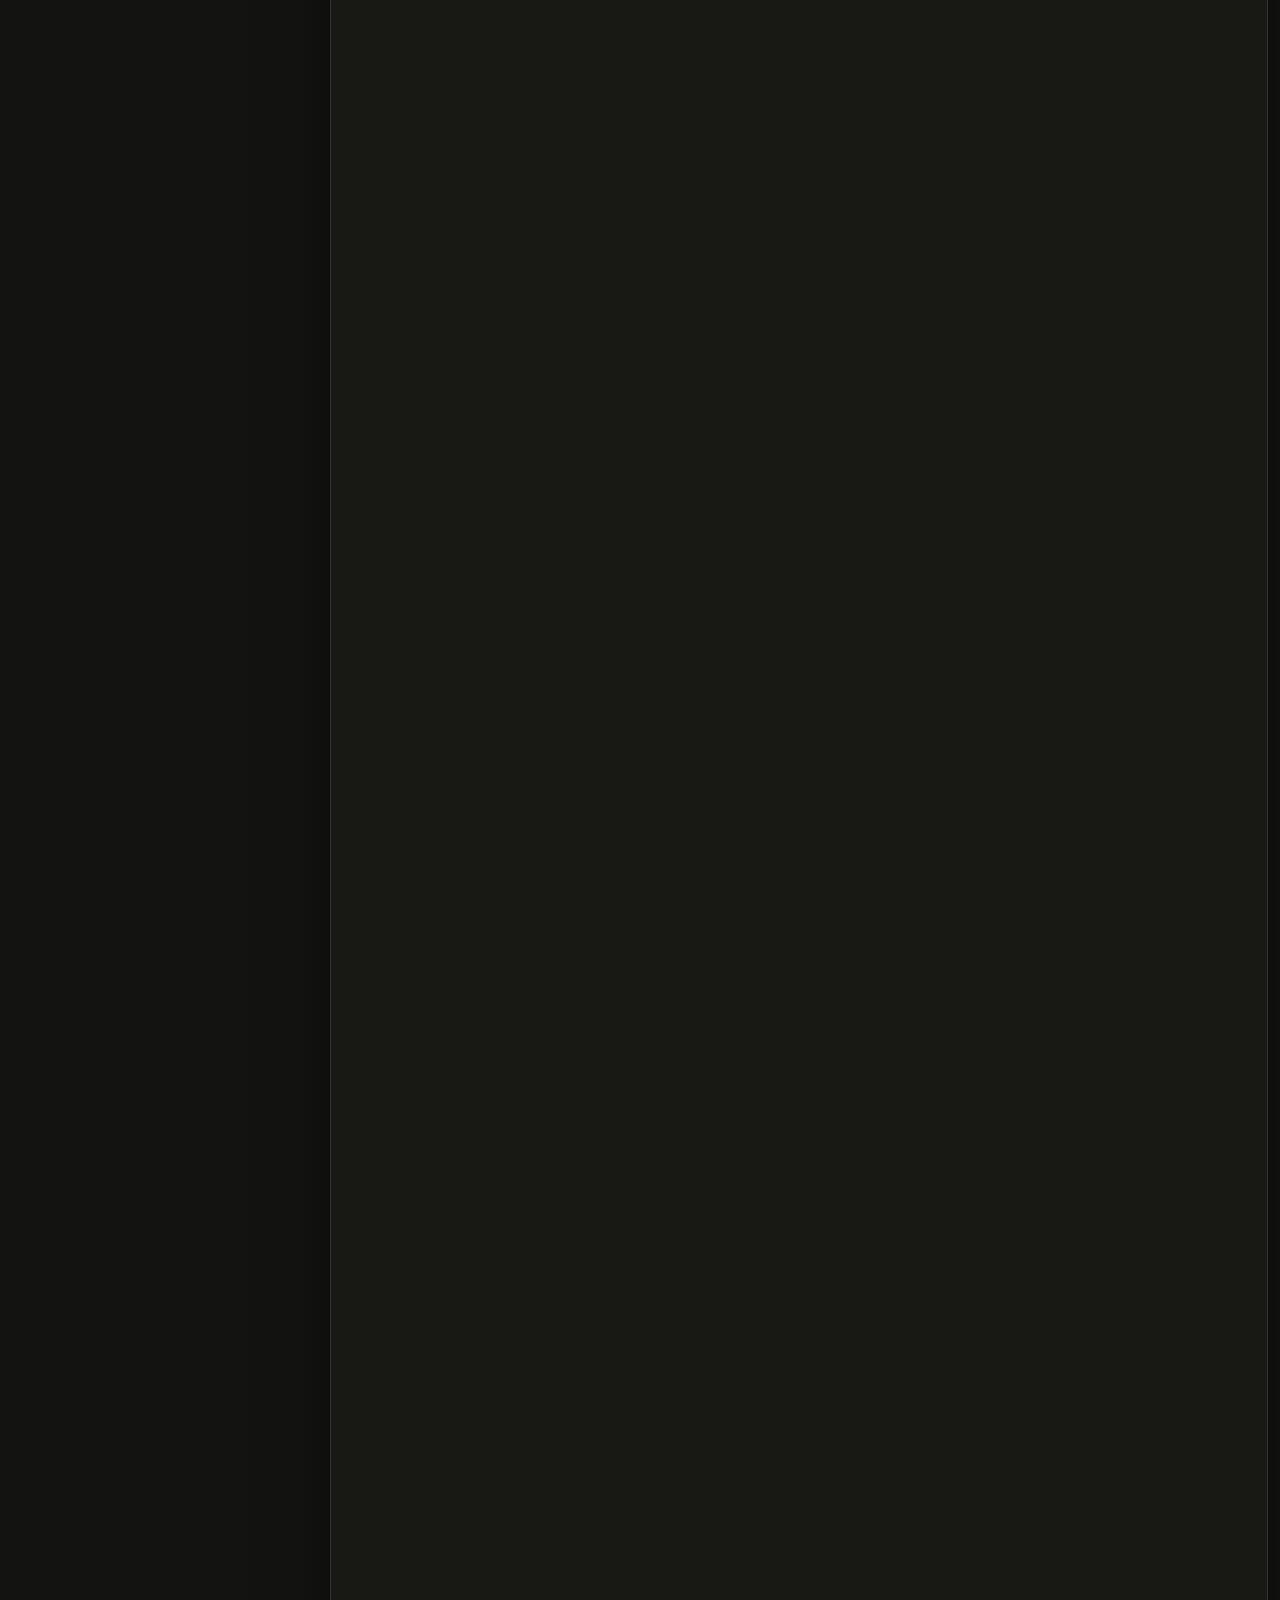
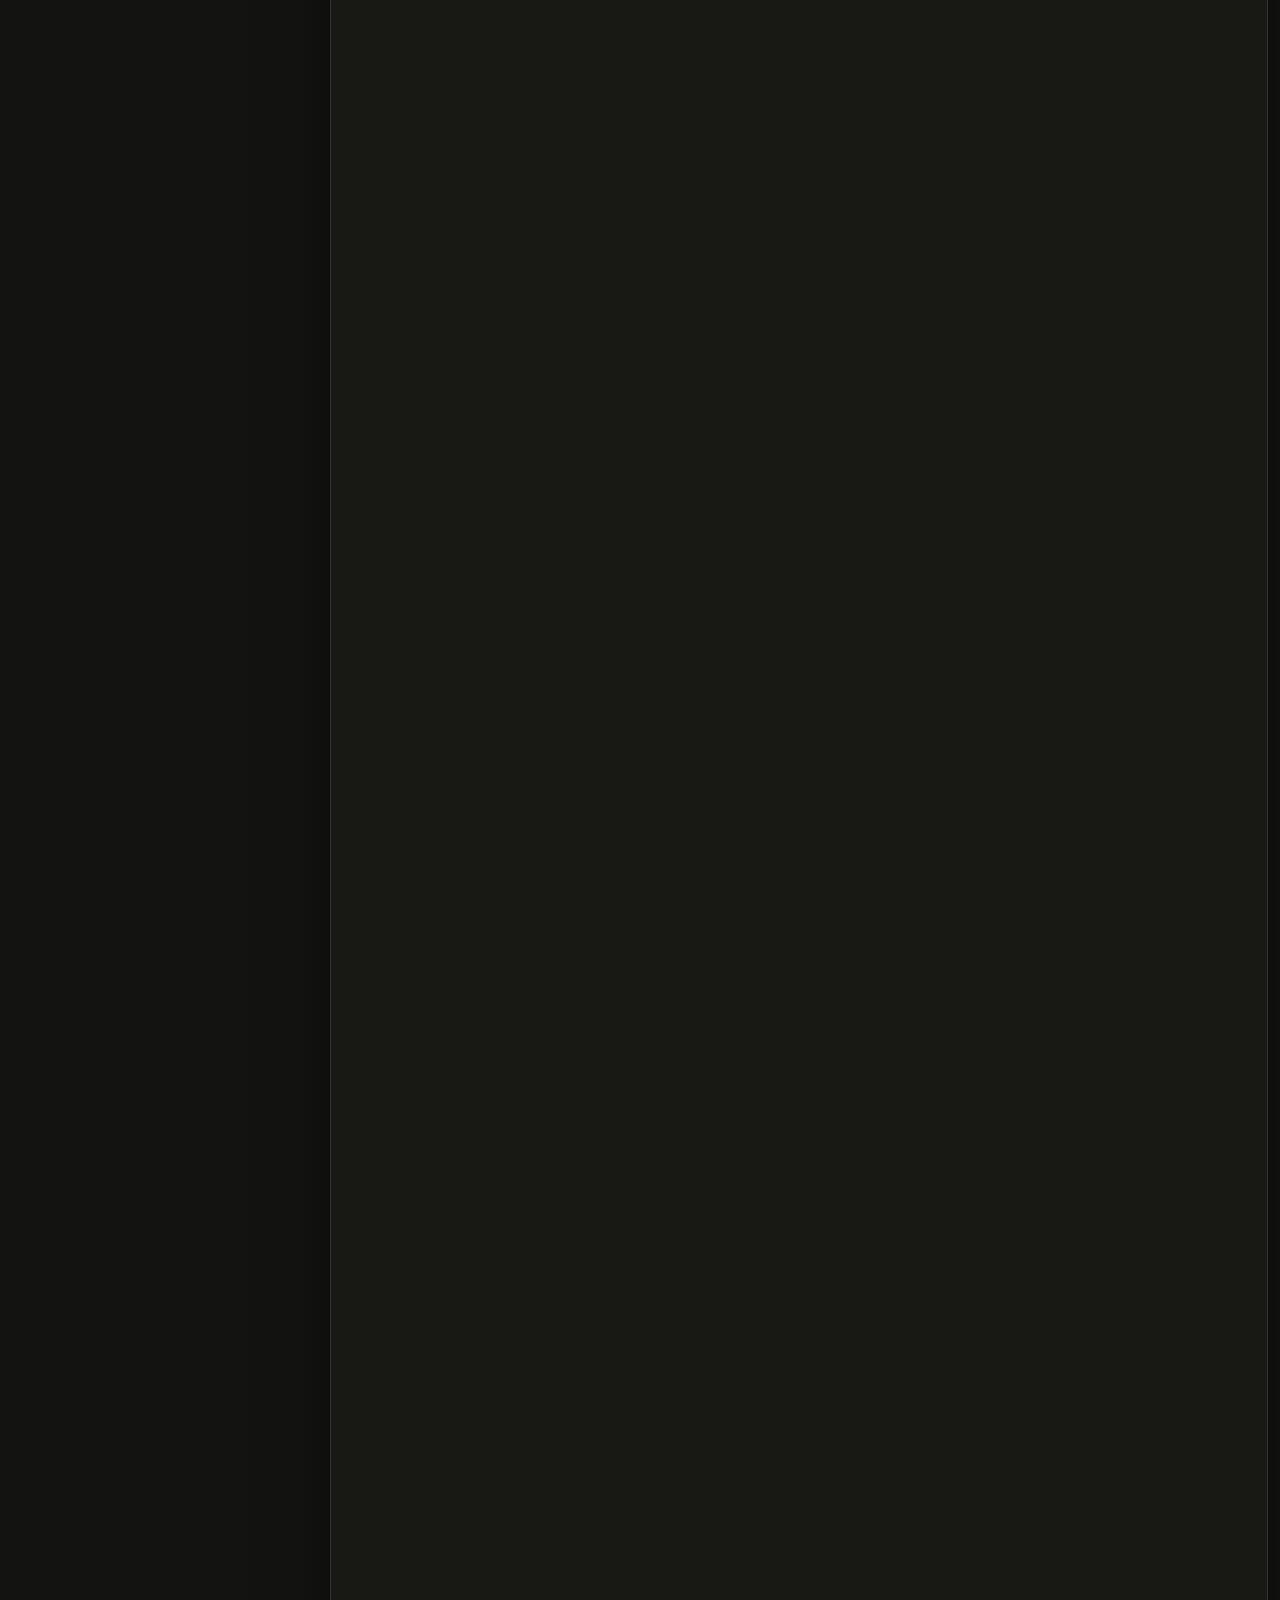
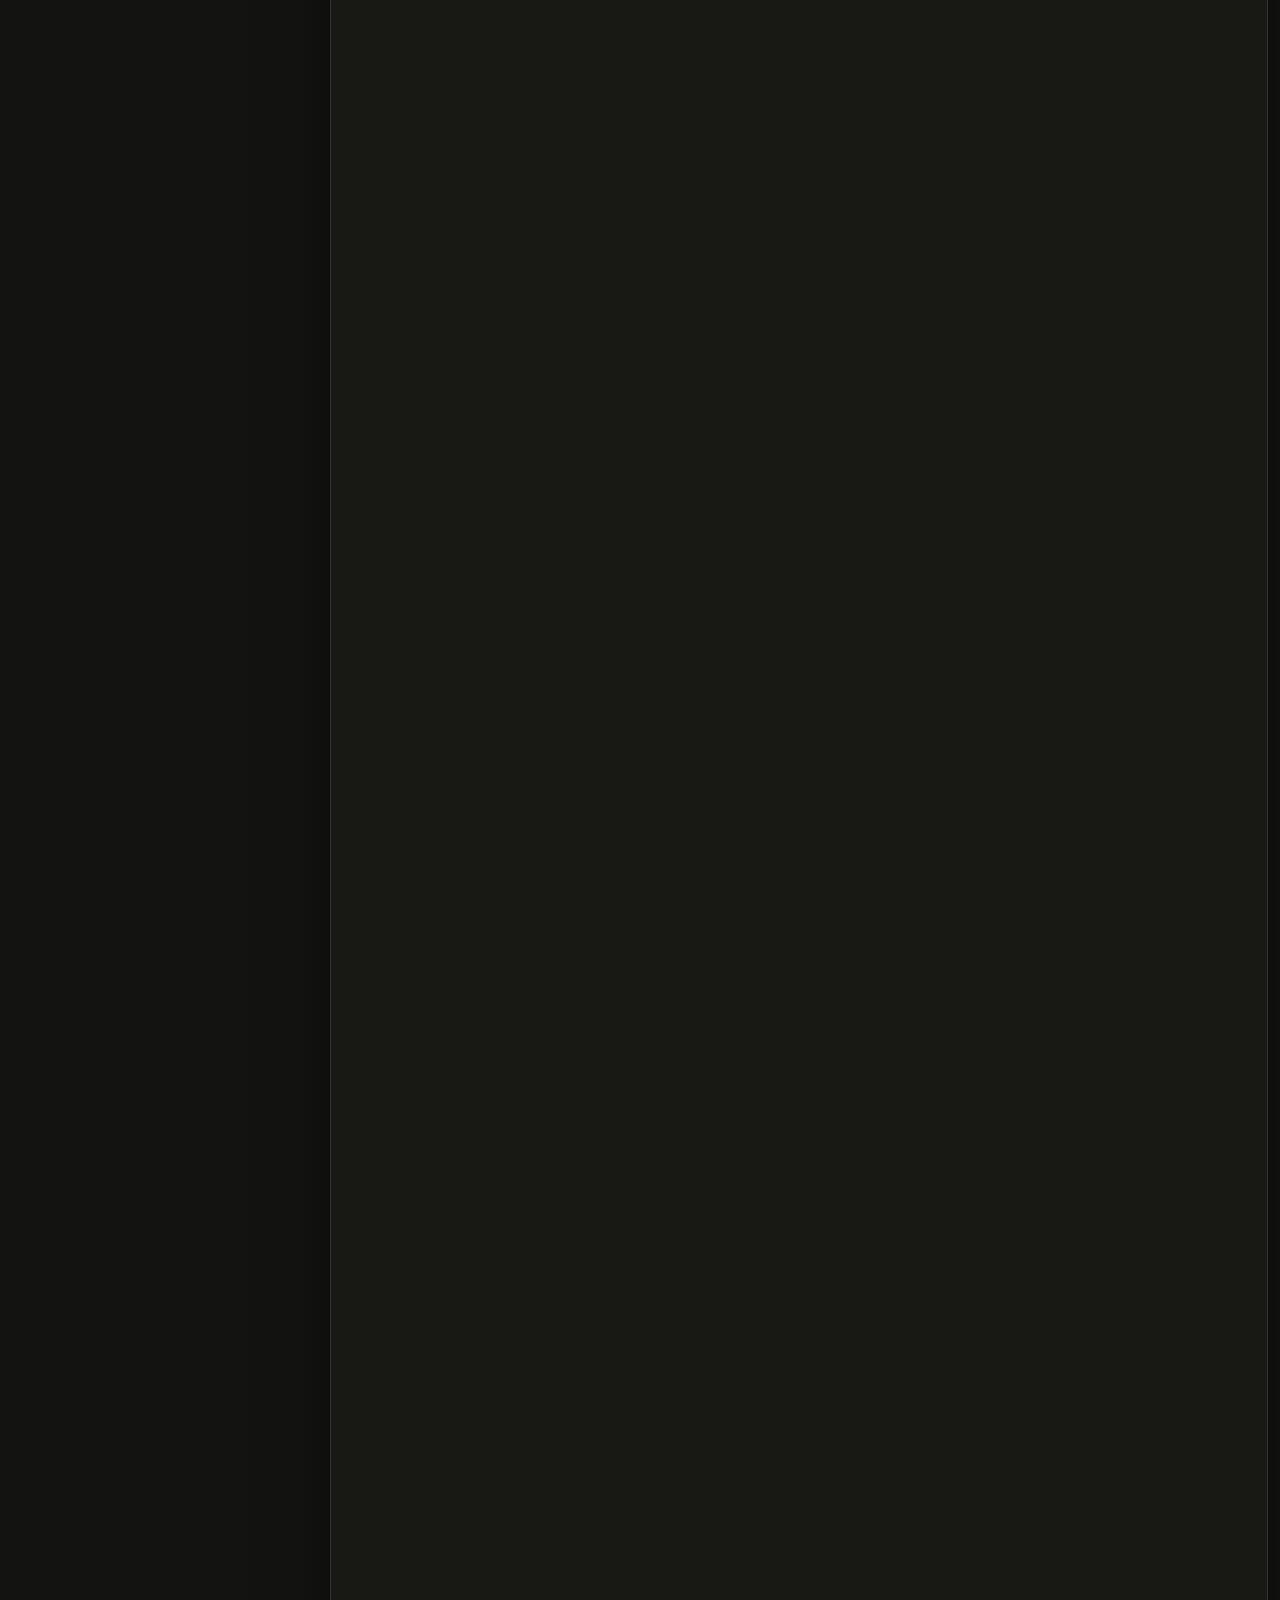
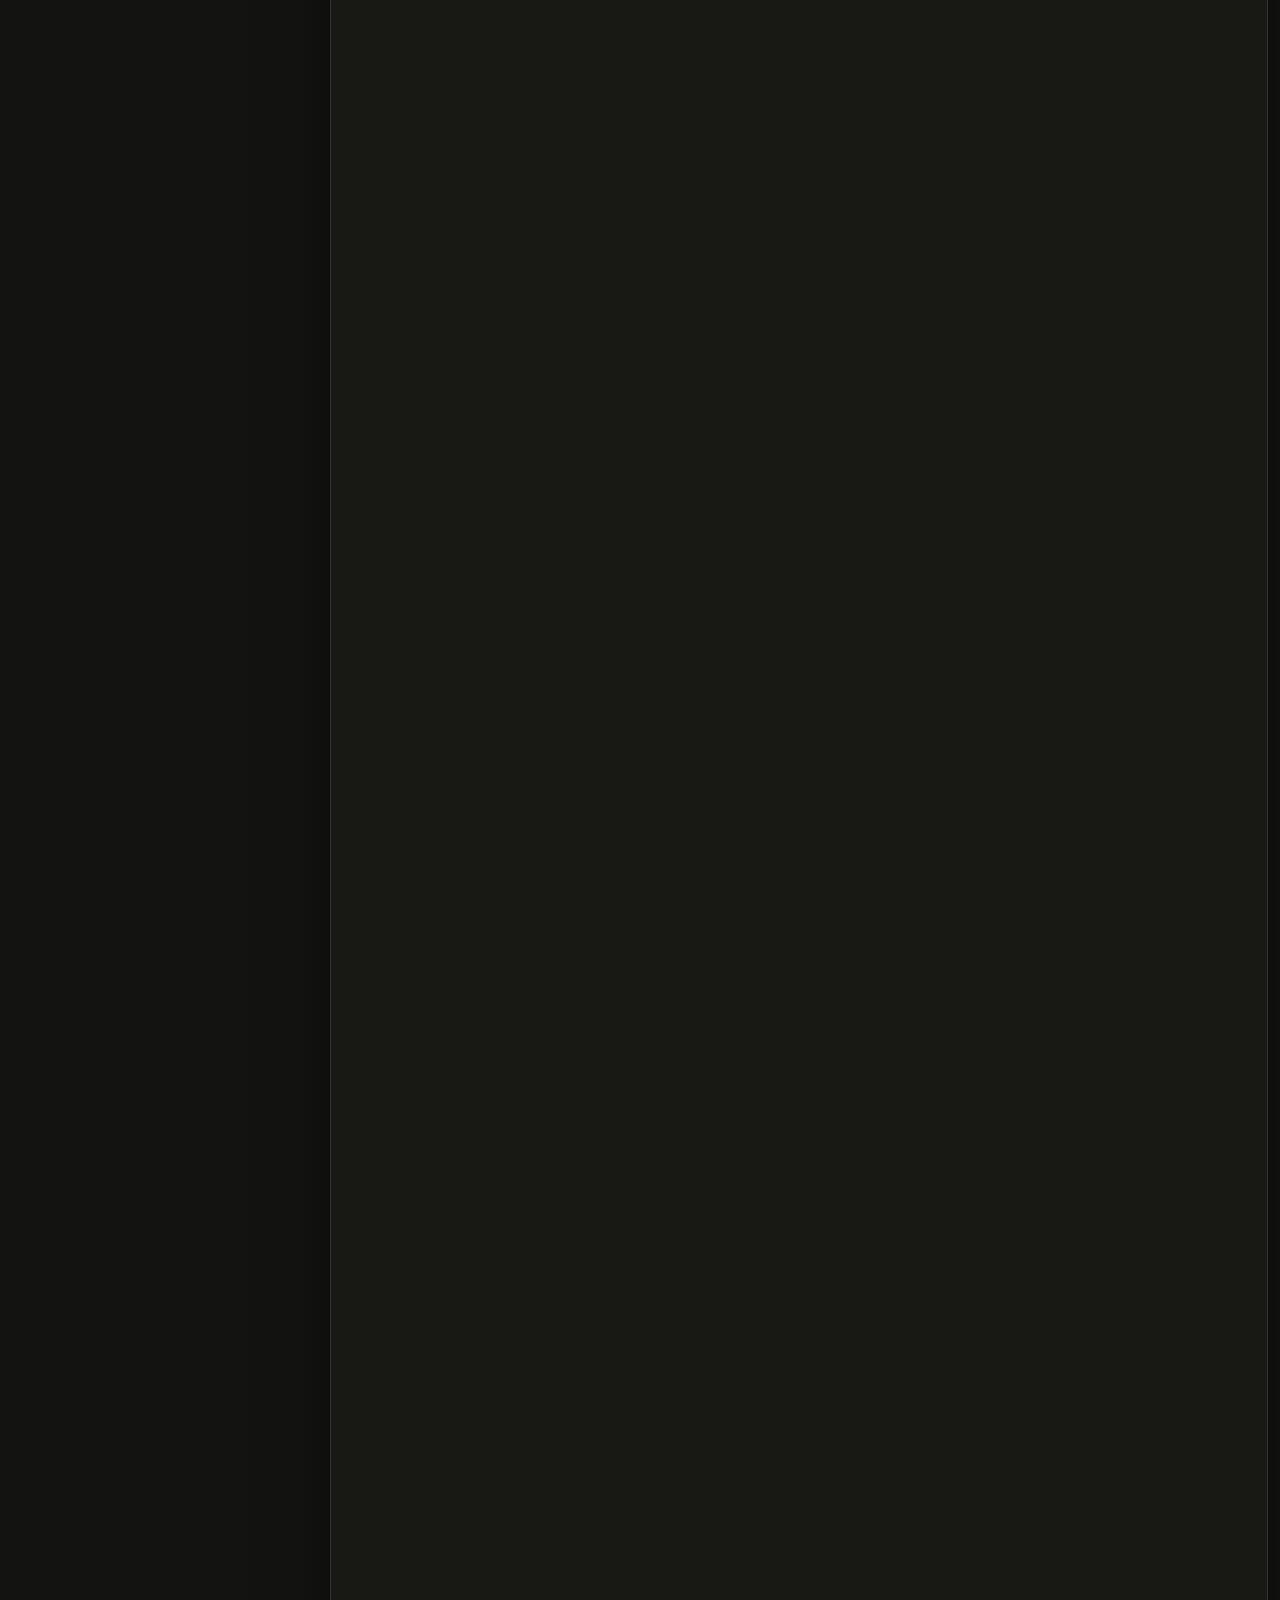
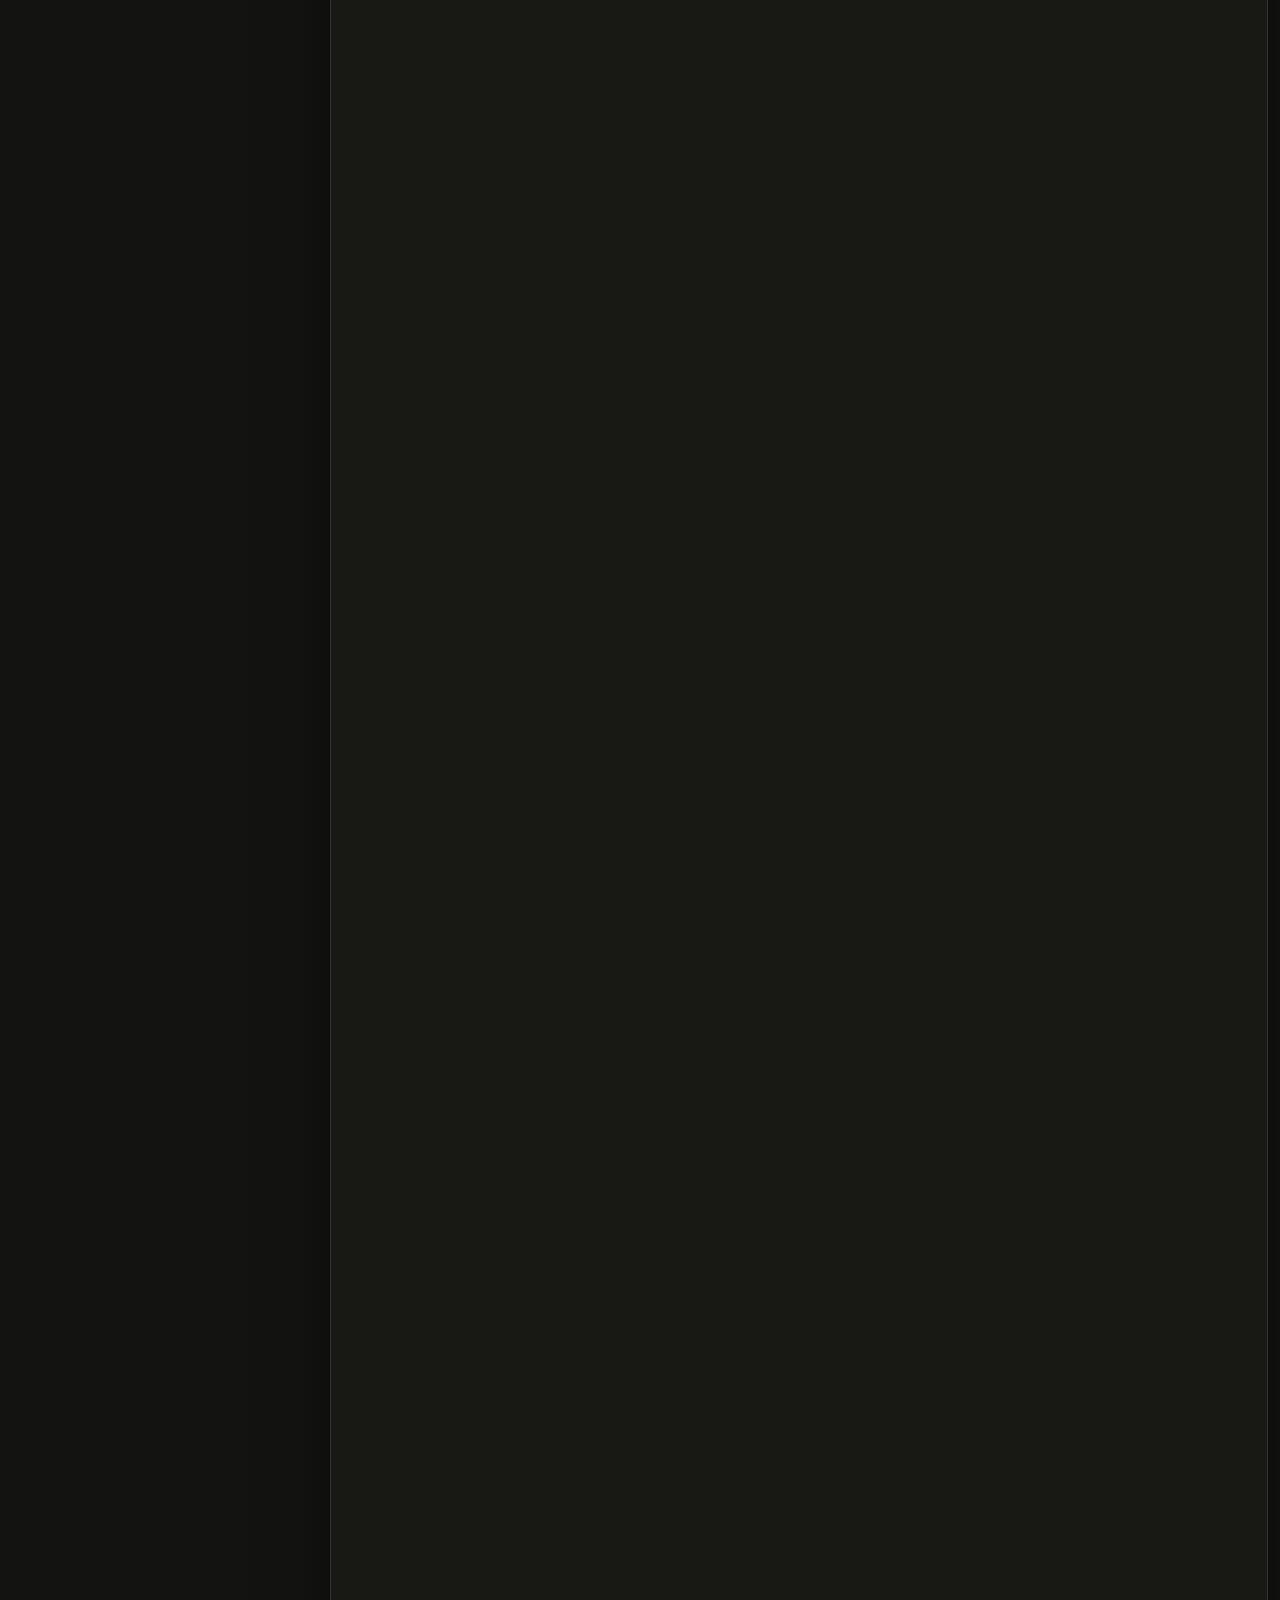
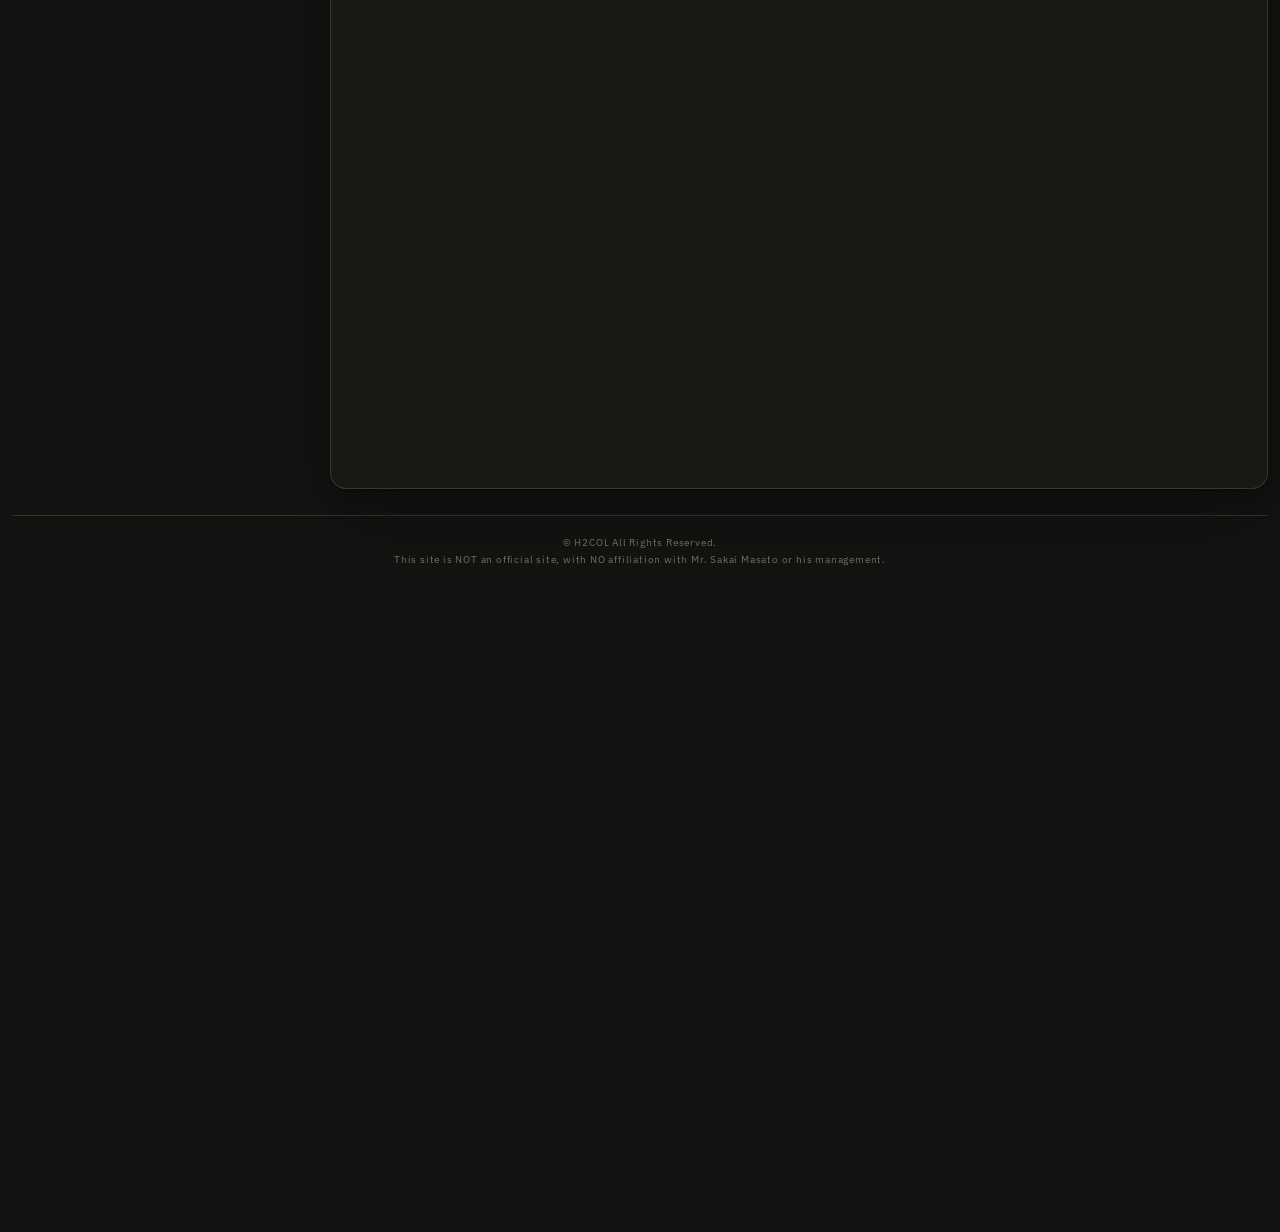
==== commit c559de2a: "Update index.html" ====
--- a/index.html
+++ b/index.html
@@ -1768,75 +1768,121 @@
                     return slide;
                 }
 
-                // 渲染：原始卡片 + 尾部追加一组克隆，实现无限循环
-                SLIDES.forEach(s => track.appendChild(buildSlide(s)));
-                SLIDES.forEach(s => track.appendChild(buildSlide(s)));
+                // 仅渲染一组真实卡片，通过滑出视口后轮转 DOM 节点实现无缝循环（避免克隆区瞬移闪烁与双倍 iframe）
+                SLIDES.forEach((s, i) => {
+                    const el = buildSlide(s);
+                    el.dataset.idx = String(i);
+                    track.appendChild(el);
+                });
+
+                let isAnimating = false;
+                let animFallbackTimer = null;
 
                 function getCardStep() {
+                    if (track.children.length >= 2) {
+                        const r0 = track.children[0].getBoundingClientRect();
+                        const r1 = track.children[1].getBoundingClientRect();
+                        if (r1.left > r0.left) return r1.left - r0.left;
+                    }
                     const firstCard = track.children[0];
-                    if (!firstCard) return 0;
-                    return firstCard.getBoundingClientRect().width + 14; // 14 = gap
-                }
-
-                function setPosition(animate) {
-                    if (!animate) {
-                        track.style.transition = 'none';
-                    } else {
-                        track.style.transition = 'transform .45s var(--ease)';
-                    }
-                    const offset = idx * getCardStep();
-                    track.style.transform = `translateX(-${offset}px)`;
-                    if (!animate) {
-                        // 强制回流使 transition:none 立即生效
-                        track.offsetHeight;
-                    }
-                    updateDots();
-                }
-
-                // 当滑过所有真实卡片后，瞬移回对应的真实位置
-                track.addEventListener('transitionend', () => {
-                    if (idx >= totalReal) {
-                        idx = idx - totalReal;
-                        setPosition(false);
-                    }
-                });
+                    return firstCard ? firstCard.getBoundingClientRect().width + 14 : 0;
+                }
+
+                function clearAnimLock() {
+                    if (animFallbackTimer) { clearTimeout(animFallbackTimer); animFallbackTimer = null; }
+                    isAnimating = false;
+                }
 
                 function buildDots() {
                     dotsWrap.innerHTML = '';
                     for (let i = 0; i < totalReal; i++) {
                         const dot = document.createElement('button');
                         dot.type = 'button';
-                        dot.className = 'carousel-dot' + (i === (idx % totalReal) ? ' active' : '');
+                        dot.className = 'carousel-dot' + (i === idx ? ' active' : '');
                         dot.setAttribute('aria-label', `スライド ${i + 1}`);
-                        dot.addEventListener('click', () => { idx = i; setPosition(true); start(); });
+                        dot.addEventListener('click', () => { goTo(i); start(); });
                         dotsWrap.appendChild(dot);
                     }
                 }
 
                 function updateDots() {
-                    const realIdx = idx % totalReal;
                     const dots = Array.from(dotsWrap.children);
-                    dots.forEach((d, i) => d.classList.toggle('active', i === realIdx));
+                    dots.forEach((d, i) => d.classList.toggle('active', i === idx));
+                }
+
+                function finishNext() {
+                    clearAnimLock();
+                    track.style.transition = 'none';
+                    track.appendChild(track.firstElementChild);
+                    track.style.transform = 'translateX(0)';
+                    track.offsetHeight;
                 }
 
                 function goNext() {
-                    idx++;
-                    setPosition(true);
+                    if (isAnimating || totalReal < 2) return;
+                    const step = getCardStep();
+                    if (!step) return;
+                    isAnimating = true;
+                    idx = (idx + 1) % totalReal;
+                    updateDots();
+
+                    track.style.transition = 'transform .45s var(--ease)';
+                    track.style.transform = `translateX(-${step}px)`;
+
+                    const onEnd = (e) => {
+                        if (e && (e.target !== track || e.propertyName !== 'transform')) return;
+                        track.removeEventListener('transitionend', onEnd);
+                        finishNext();
+                    };
+                    track.addEventListener('transitionend', onEnd);
+                    animFallbackTimer = setTimeout(() => {
+                        track.removeEventListener('transitionend', onEnd);
+                        if (isAnimating) finishNext();
+                    }, 560);
                 }
 
                 function goPrev() {
-                    if (idx <= 0) {
-                        // 先瞬移到克隆区的对应位置，再动画回退一步
-                        idx = totalReal;
-                        setPosition(false);
-                        requestAnimationFrame(() => {
-                            idx = totalReal - 1;
-                            setPosition(true);
-                        });
-                    } else {
-                        idx--;
-                        setPosition(true);
+                    if (isAnimating || totalReal < 2) return;
+                    const step = getCardStep();
+                    if (!step) return;
+                    isAnimating = true;
+                    idx = (idx - 1 + totalReal) % totalReal;
+                    updateDots();
+
+                    // 先把右侧视口外的最后一张移到最前，无动画偏移 -step，再平滑滑回 0
+                    track.style.transition = 'none';
+                    track.insertBefore(track.lastElementChild, track.firstElementChild);
+                    track.style.transform = `translateX(-${step}px)`;
+                    track.offsetHeight;
+
+                    requestAnimationFrame(() => {
+                        track.style.transition = 'transform .45s var(--ease)';
+                        track.style.transform = 'translateX(0)';
+                        const onEnd = (e) => {
+                            if (e && (e.target !== track || e.propertyName !== 'transform')) return;
+                            track.removeEventListener('transitionend', onEnd);
+                            clearAnimLock();
+                        };
+                        track.addEventListener('transitionend', onEnd);
+                        animFallbackTimer = setTimeout(() => {
+                            track.removeEventListener('transitionend', onEnd);
+                            clearAnimLock();
+                        }, 560);
+                    });
+                }
+
+                function goTo(targetIdx) {
+                    if (isAnimating || targetIdx === idx) return;
+                    const forwardSteps = (targetIdx - idx + totalReal) % totalReal;
+                    if (forwardSteps === 1) { goNext(); return; }
+                    if (forwardSteps === totalReal - 1) { goPrev(); return; }
+                    track.style.transition = 'none';
+                    for (let k = 0; k < forwardSteps; k++) {
+                        track.appendChild(track.firstElementChild);
                     }
+                    track.style.transform = 'translateX(0)';
+                    idx = targetIdx;
+                    updateDots();
                 }
 
                 function stop() { if (timer) { clearInterval(timer); timer = null; } }
@@ -1853,11 +1899,15 @@
                 let resizeTimer = null;
                 window.addEventListener('resize', () => {
                     if (resizeTimer) clearTimeout(resizeTimer);
-                    resizeTimer = setTimeout(() => setPosition(false), 120);
+                    resizeTimer = setTimeout(() => {
+                        if (!isAnimating) {
+                            track.style.transition = 'none';
+                            track.style.transform = 'translateX(0)';
+                        }
+                    }, 120);
                 });
 
                 buildDots();
-                requestAnimationFrame(() => setPosition(false));
                 start();
             })();
 
